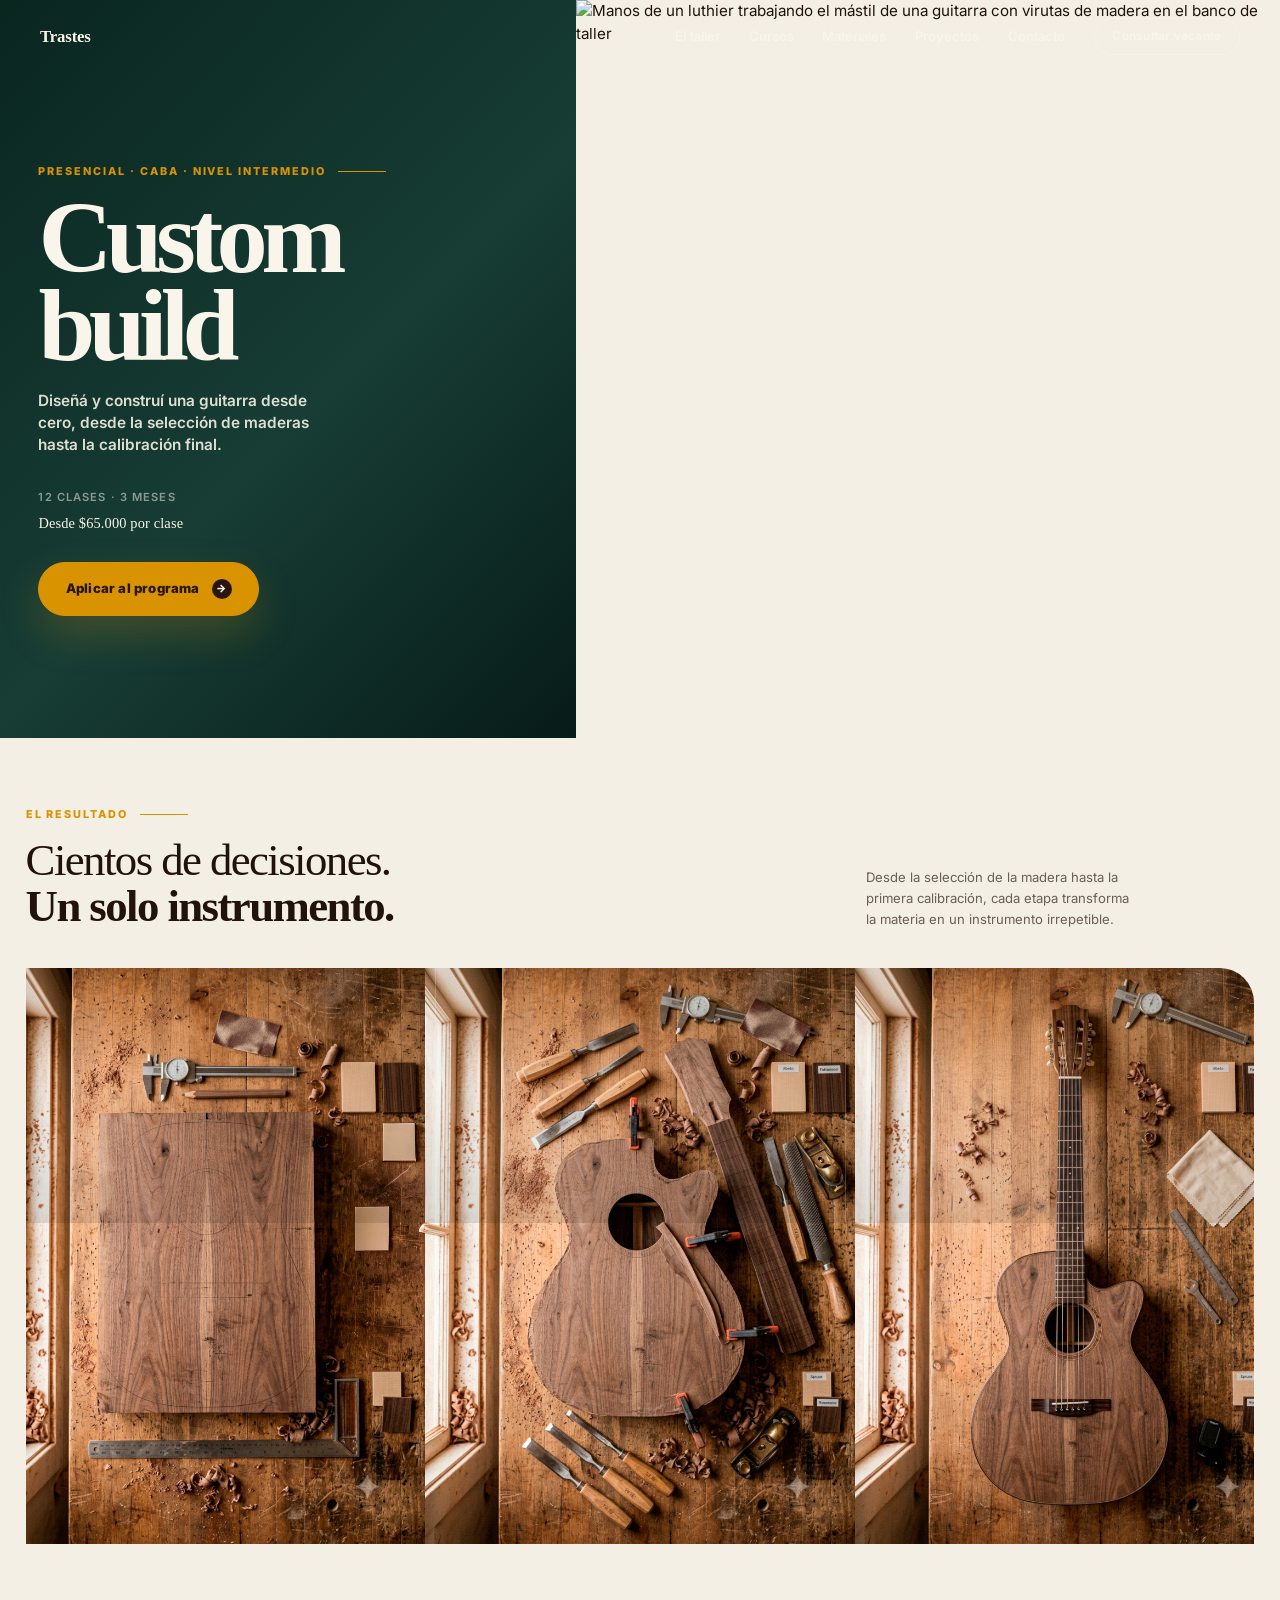
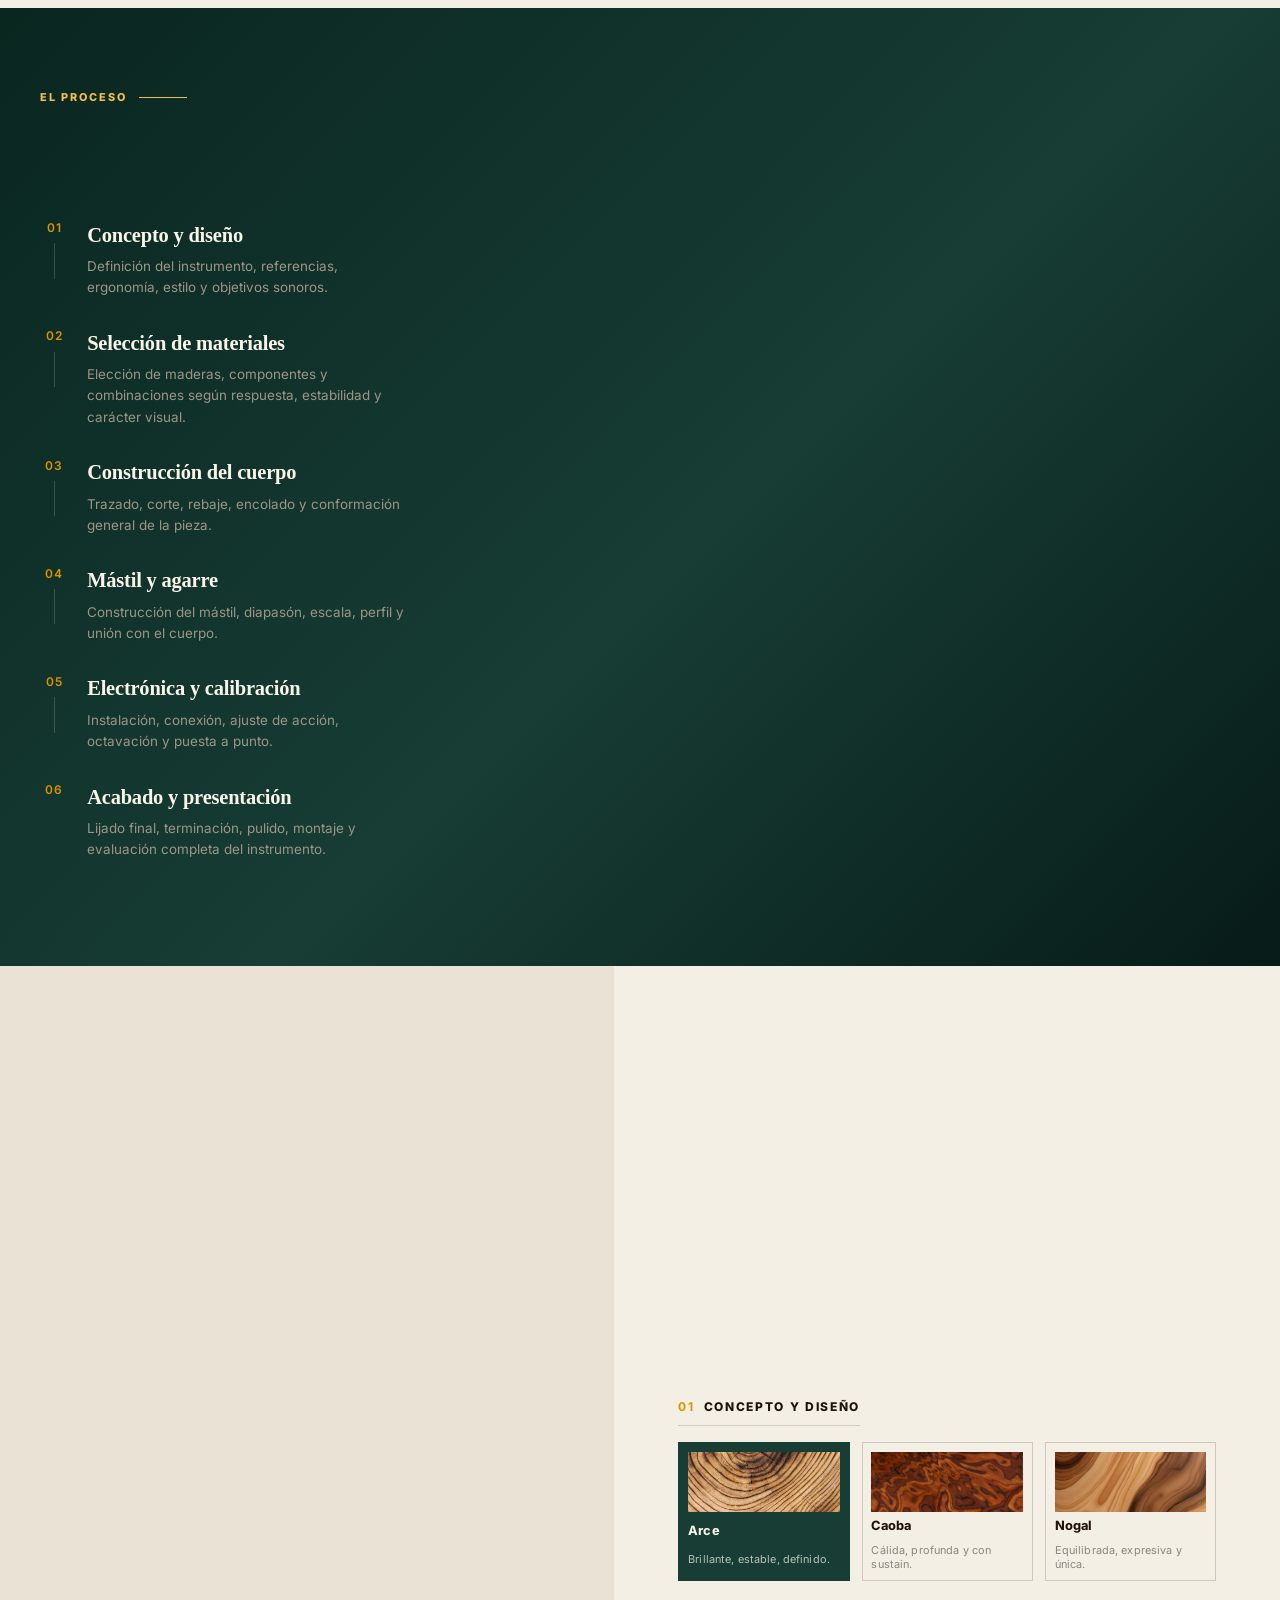
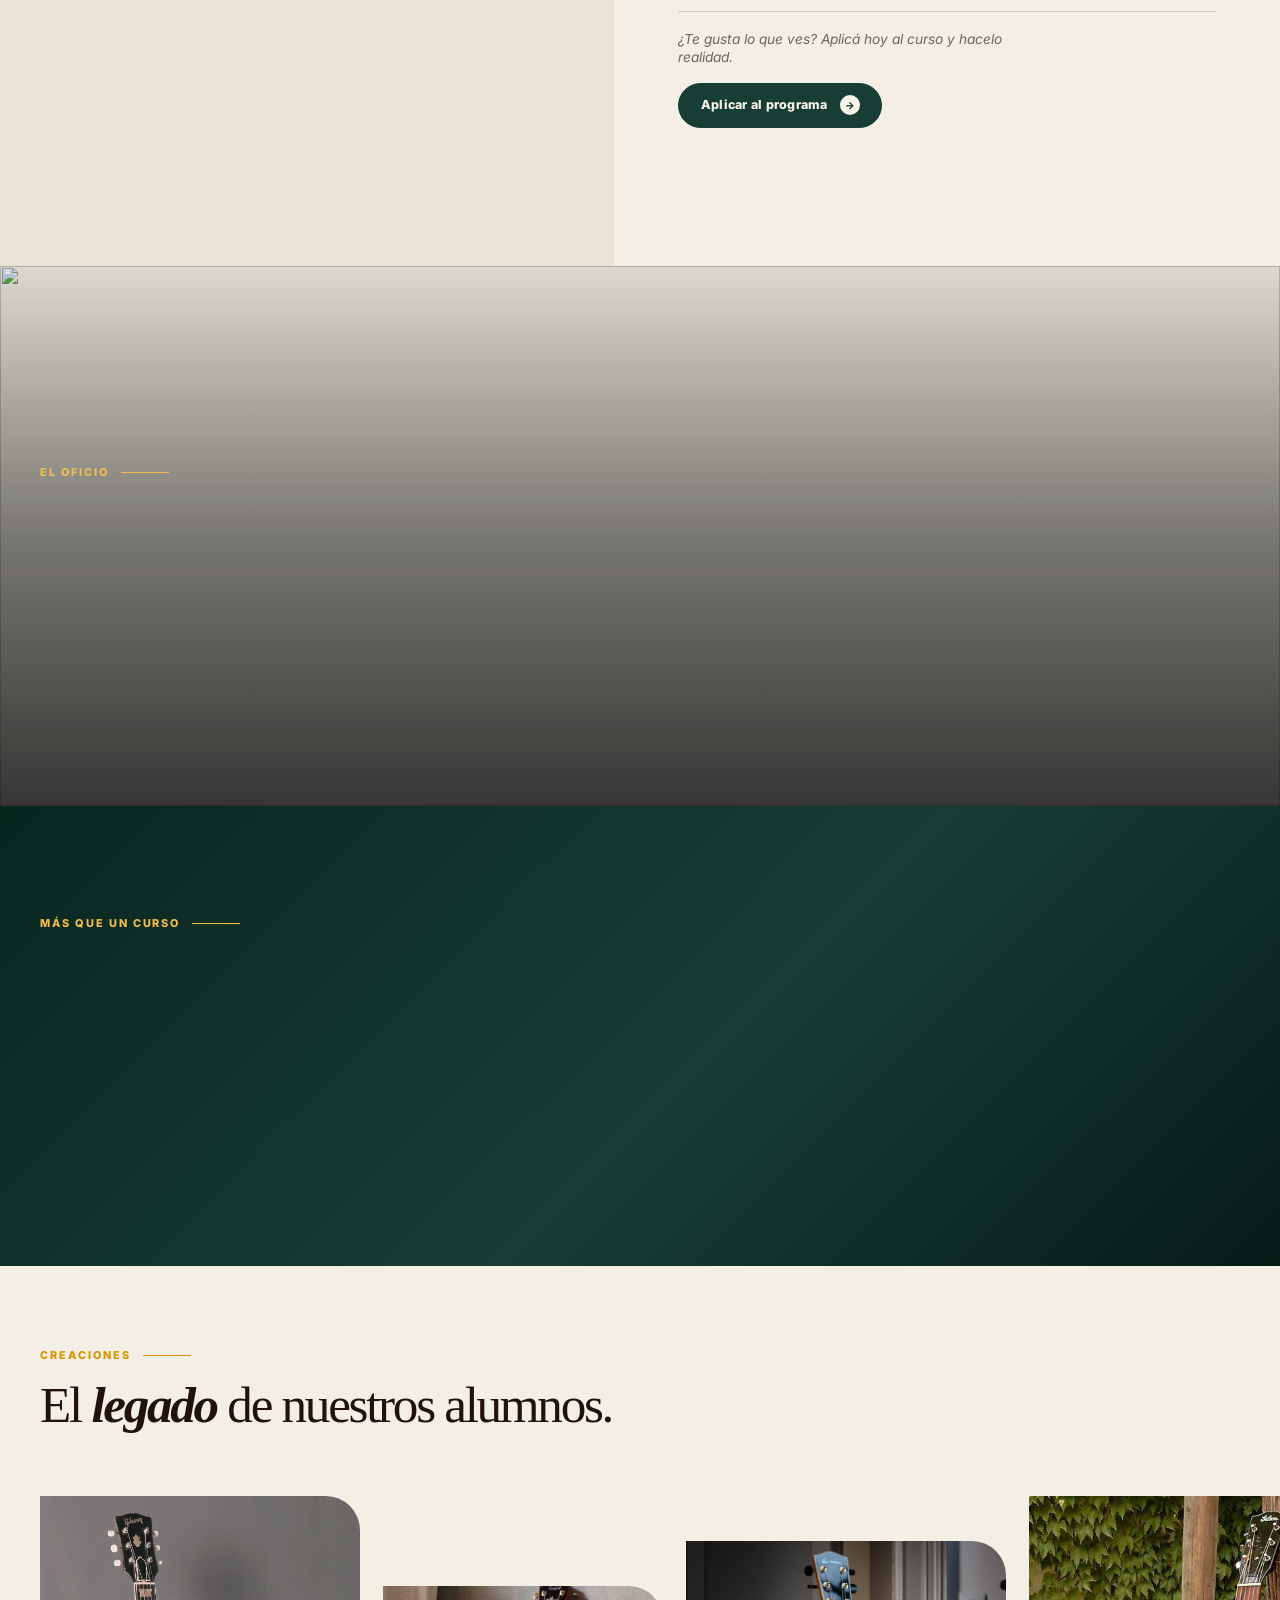
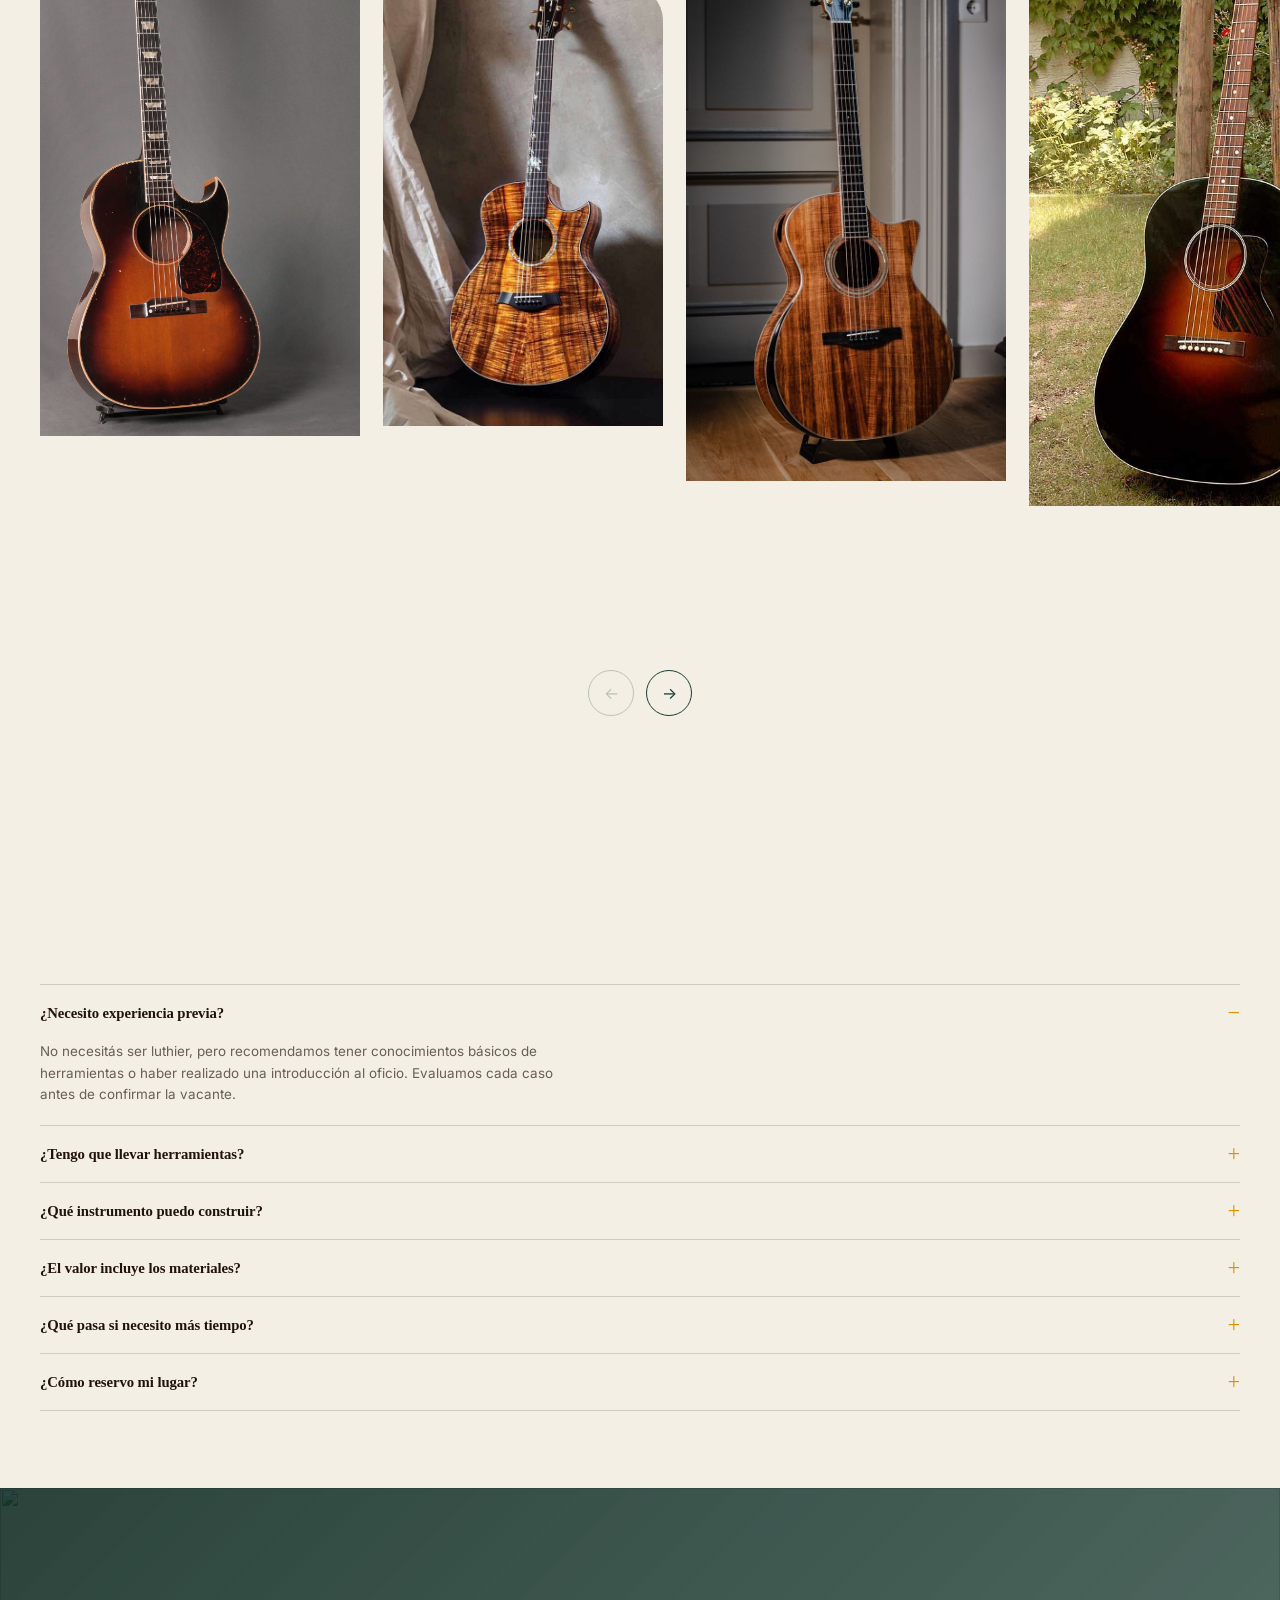
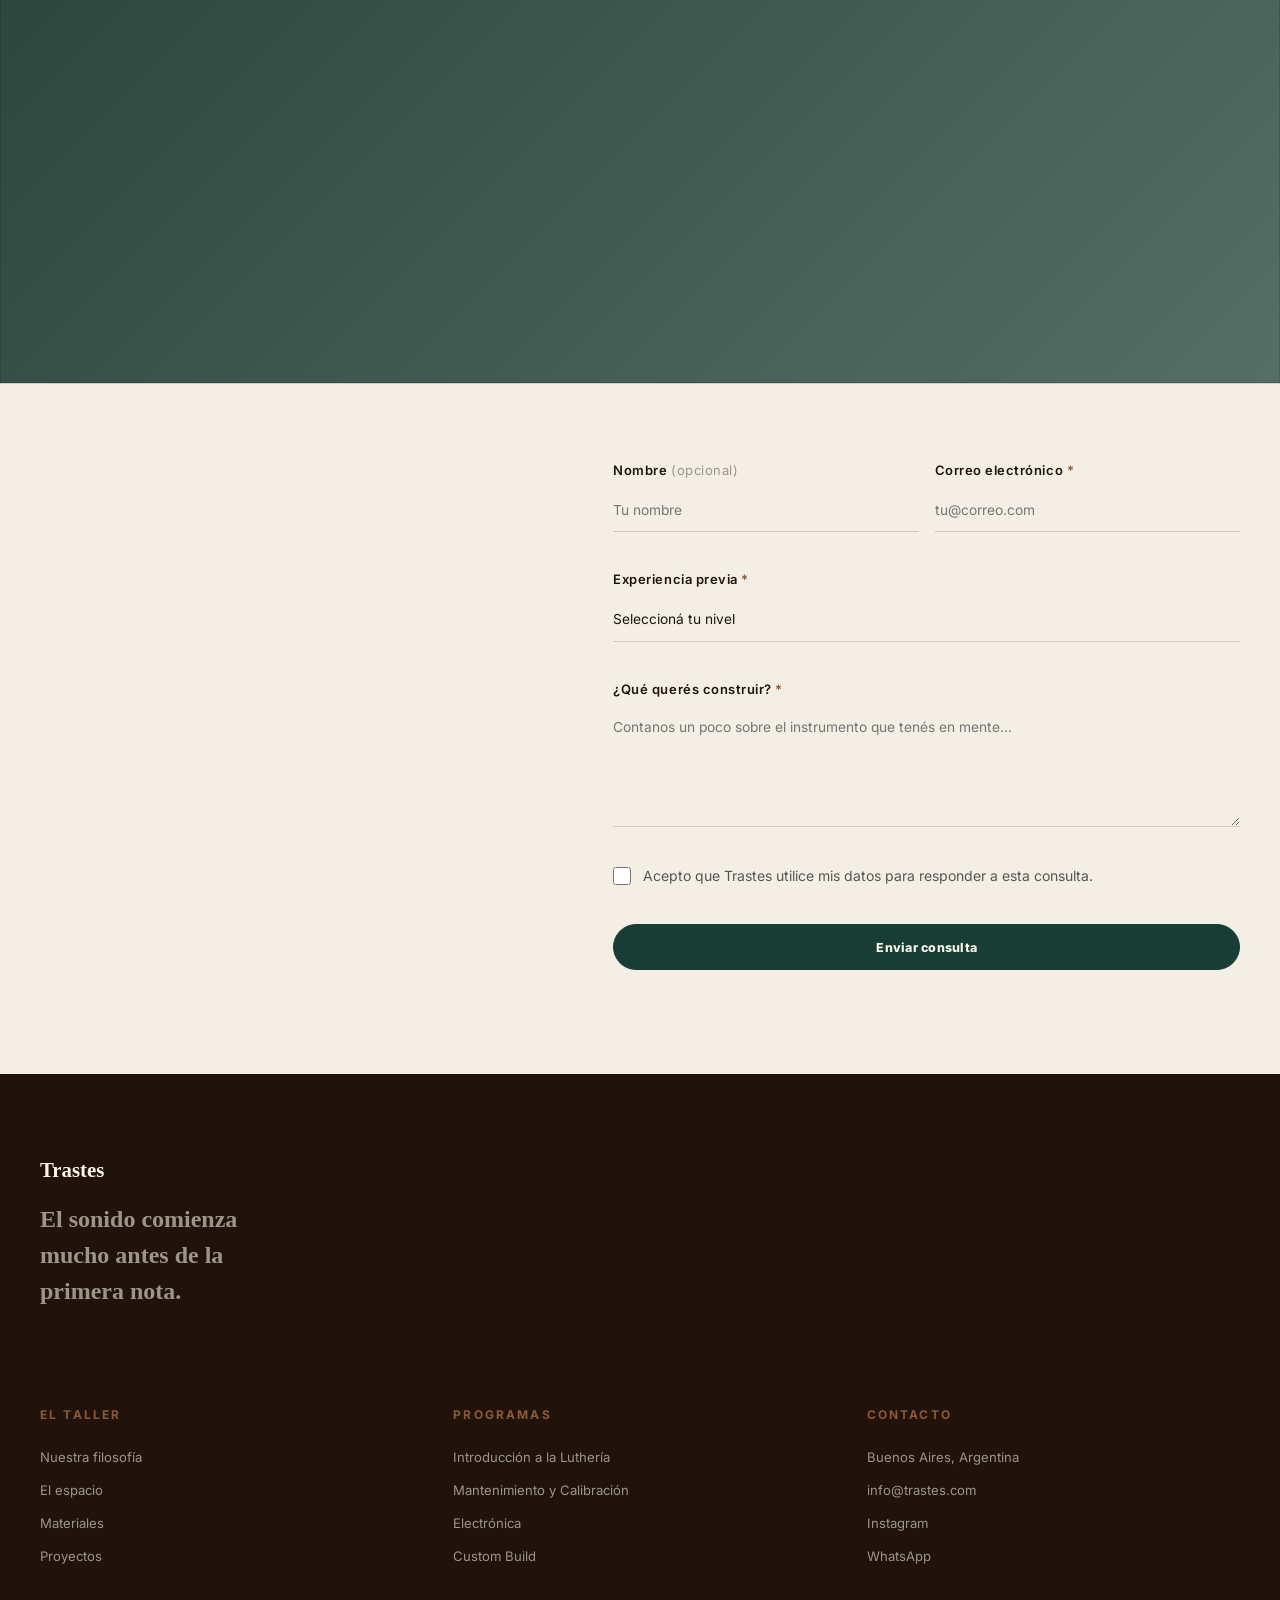
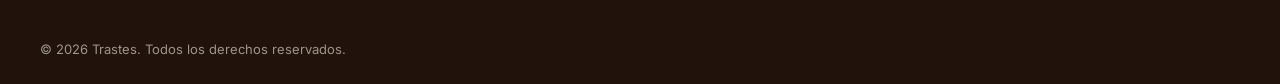
==== custom-build.html @ 23427e4d "Agrego archivos de la web" ====
<!DOCTYPE html>
<html lang="es">
<head>
  <meta charset="UTF-8">
  <meta name="viewport" content="width=device-width, initial-scale=1.0">
  <title>Custom Build — Trastes Luthería</title>
  <meta name="description" content="Diseñá y construí una guitarra desde cero. Programa presencial de luthería en Buenos Aires. 12 clases, cupos reducidos.">
<link rel="preconnect" href="https://fonts.googleapis.com">
<link rel="preconnect" href="https://fonts.gstatic.com" crossorigin>

<link href="https://fonts.googleapis.com/css2?family=Cascadia+Code:wght@400;500;600;700&family=Gasoek+One&family=Inter:wght@300;400;500;600;700;800&family=Righteous&family=Rubik+Mono+One&family=Savate&display=swap" rel="stylesheet">
  <!-- Tokens compartidos de la home -->
  <link rel="stylesheet" href="style.css">
  <!-- Estilos específicos de esta página -->
  <link rel="stylesheet" href="custom-build.css">
</head>
<body class="page-custom-build">

<!-- ============================================================
     HEADER — igual al de la home pero con links hacia index.html
     ============================================================ -->
<header class="header" id="header">
  <div class="header__inner">
    <a href="index.html" class="logo">Trastes</a>

    <nav class="nav" id="nav" aria-label="Navegación principal">
      <a href="index.html#taller"       class="nav__link">El taller</a>
      <a href="index.html#cursos"       class="nav__link">Cursos</a>
      <a href="index.html#materialidad" class="nav__link">Materiales</a>
      <a href="index.html#proyectos"    class="nav__link">Proyectos</a>
      <a href="index.html#contacto"     class="nav__link">Contacto</a>
      <a href="#custom-contact"         class="nav__cta">Consultar vacante</a>
    </nav>

    <button class="menu-toggle" id="menuToggle"
            aria-label="Abrir menú" aria-expanded="false"
            aria-controls="nav">
      <span></span><span></span><span></span>
    </button>
  </div>
</header>


<!-- ============================================================
     S1 — HERO
     Imagen: images/custom-build/hero.jpg
     Foto sugerida: manos trabajando el mástil de una guitarra,
     virutas de madera, luz cálida de taller, encuadre cercano.
     ============================================================ -->
<section class="custom-hero" aria-labelledby="custom-hero-title">
  <div class="custom-hero__col custom-hero__col--text">
    <div class="custom-hero__content">
      <p class="custom-eyebrow custom-eyebrow--light reveal">
        Presencial · CABA · Nivel intermedio
      </p>
      <h1 class="custom-hero__title reveal" id="custom-hero-title">
        Custom<br>build
      </h1>
      <p class="custom-hero__desc reveal">
        Diseñá y construí una guitarra desde cero, desde la selección
        de maderas hasta la calibración final.
      </p>
      <ul class="custom-hero__meta reveal" aria-label="Datos del programa">
        <li>
          <span class="custom-hero__meta-label">12 clases · 3 meses</span>
        </li>
        <li>
          <!-- DATO EDITABLE: actualizar valor de inversión aquí -->
          <span class="custom-hero__price">Desde $65.000 por clase</span>
        </li>
      </ul>
      <div class="custom-hero__actions reveal">
        <a href="#custom-contact" class="btn btn--primary btn--pill btn--arrow">
          Aplicar al programa <span class="btn__arrow" aria-hidden="true">→</span>
        </a>
      </div>
    </div>
  </div>

  <div class="custom-hero__col custom-hero__col--media" aria-hidden="true">
    <img
      src="images/hero_curso.jpg"
      alt="Manos de un luthier trabajando el mástil de una guitarra con virutas de madera en el banco de taller"
      class="custom-hero__img"
      loading="eager"
    >
  </div>
</section>


<!-- ============================================================
     S2 — LA PROMESA
     Imagen: images/custom-build/instrument-result.jpg
     Foto sugerida: guitarra acústica terminada sobre fondo neutro,
     vista frontal o ¾, mucho espacio negativo.
     ============================================================ -->
<!-- =========================================================
     EL RESULTADO — SECUENCIA DE CONSTRUCCIÓN
     ========================================================= -->

<section
  class="custom-result"
  id="resultado"
  style="--result-image: url('images/custom-build/result-process.jpg');"
>
  <div class="custom-result__inner">

    <!-- Encabezado -->
    <header class="custom-result__head">

      <div class="custom-result__heading">
        <p class="custom-eyebrow">
          El resultado
        </p>

        <h2 class="custom-result__title">
          <span>Cientos de decisiones.</span>
          <strong>Un solo instrumento.</strong>
        </h2>
      </div>

      <p class="custom-result__lead">
        Desde la selección de la madera hasta la primera calibración,
        cada etapa transforma la materia en un instrumento irrepetible.
      </p>

    </header>

    <!-- =====================================================
         DESKTOP — Imagen panorámica
         ===================================================== -->

    <div class="custom-result__sequence">

      <img
        src="images/custom-build/result-process.jpg"
        alt="Secuencia de construcción de una guitarra: madera en bruto, cuerpo en proceso e instrumento terminado"
        class="custom-result__image"
        loading="lazy"
      >

      <!-- Oscurecimiento para mejorar la lectura -->
      <div
        class="custom-result__overlay"
        aria-hidden="true"
      ></div>

      <!-- Divisiones verticales -->
      <div
        class="custom-result__dividers"
        aria-hidden="true"
      >
        <span></span>
        <span></span>
      </div>

      <!-- Etapas -->
      <ol class="custom-result__steps">

        <li
          class="custom-result__step"
          data-result-step="0"
        >
          <div class="custom-result__step-head">
            <span class="custom-result__number">01</span>
            <span class="custom-result__category">Materia</span>
          </div>

          <p class="custom-result__step-title">
            Selección y preparación
          </p>

          <p class="custom-result__step-copy">
            Todo comienza con una pieza de madera y la lectura de su veta.
          </p>
        </li>

        <li
          class="custom-result__step"
          data-result-step="1"
        >
          <div class="custom-result__step-head">
            <span class="custom-result__number">02</span>
            <span class="custom-result__category">Forma</span>
          </div>

          <p class="custom-result__step-title">
            Corte, talla y ensamblado
          </p>

          <p class="custom-result__step-copy">
            Cada curva se define a mano, según el diseño y la ergonomía.
          </p>
        </li>

        <li
          class="custom-result__step"
          data-result-step="2"
        >
          <div class="custom-result__step-head">
            <span class="custom-result__number">03</span>
            <span class="custom-result__category">Identidad</span>
          </div>

          <p class="custom-result__step-title">
            Acabado y calibración
          </p>

          <p class="custom-result__step-copy">
            El proceso termina cuando el instrumento encuentra su propia voz.
          </p>
        </li>

      </ol>

    </div>

    <!-- =====================================================
         MOBILE — Tres recortes de la imagen
         ===================================================== -->

    <div class="custom-result__mobile">

      <article
        class="custom-result-card custom-result-card--one"
        data-result-step="0"
      >
        <div class="custom-result-card__overlay"></div>

        <div class="custom-result-card__content">
          <span class="custom-result-card__number">01</span>

          <p class="custom-result-card__category">
            Materia
          </p>

          <h3>Selección y preparación</h3>

          <p>
            Todo comienza con una pieza de madera y la lectura de su veta.
          </p>
        </div>
      </article>

      <article
        class="custom-result-card custom-result-card--two"
        data-result-step="1"
      >
        <div class="custom-result-card__overlay"></div>

        <div class="custom-result-card__content">
          <span class="custom-result-card__number">02</span>

          <p class="custom-result-card__category">
            Forma
          </p>

          <h3>Corte, talla y ensamblado</h3>

          <p>
            Cada curva se define a mano, según el diseño y la ergonomía.
          </p>
        </div>
      </article>

      <article
        class="custom-result-card custom-result-card--three"
        data-result-step="2"
      >
        <div class="custom-result-card__overlay"></div>

        <div class="custom-result-card__content">
          <span class="custom-result-card__number">03</span>

          <p class="custom-result-card__category">
            Identidad
          </p>

          <h3>Acabado y calibración</h3>

          <p>
            El proceso termina cuando el instrumento encuentra su propia voz.
          </p>
        </div>
      </article>

    </div>

  </div>
</section>

<!-- ============================================================
     S3 — RECORRIDO DEL PROGRAMA
     Imagen: images/custom-build/process.jpg
     Foto sugerida: maderas apiladas, piezas de guitarra sobre mesa,
     herramientas manuales, luz lateral cálida.
     ============================================================ -->
<section class="custom-process" aria-labelledby="custom-process-title">
  <div class="custom-process__inner">

    <div class="custom-process__left">
      <header class="custom-process__head">
        <p class="custom-eyebrow custom-eyebrow--light reveal">El proceso</p>
        <h2 class="custom-process__title reveal" id="custom-process-title">
          La experiencia <em>completa.</em>
        </h2>
      </header>

      <ol class="custom-timeline" aria-label="Etapas del programa">

        <li class="custom-timeline__item reveal-step" data-step="0">
          <div class="custom-timeline__marker" aria-hidden="true">
            <span class="custom-timeline__num">01</span>
            <span class="custom-timeline__line" aria-hidden="true"></span>
          </div>
          <div class="custom-timeline__body">
            <h3 class="custom-timeline__heading">Concepto y diseño</h3>
            <p class="custom-timeline__desc">
              Definición del instrumento, referencias, ergonomía, estilo y objetivos sonoros.
            </p>
          </div>
        </li>

        <li class="custom-timeline__item reveal-step" data-step="1">
          <div class="custom-timeline__marker" aria-hidden="true">
            <span class="custom-timeline__num">02</span>
            <span class="custom-timeline__line" aria-hidden="true"></span>
          </div>
          <div class="custom-timeline__body">
            <h3 class="custom-timeline__heading">Selección de materiales</h3>
            <p class="custom-timeline__desc">
              Elección de maderas, componentes y combinaciones según respuesta, estabilidad y carácter visual.
            </p>
          </div>
        </li>

        <li class="custom-timeline__item reveal-step" data-step="2">
          <div class="custom-timeline__marker" aria-hidden="true">
            <span class="custom-timeline__num">03</span>
            <span class="custom-timeline__line" aria-hidden="true"></span>
          </div>
          <div class="custom-timeline__body">
            <h3 class="custom-timeline__heading">Construcción del cuerpo</h3>
            <p class="custom-timeline__desc">
              Trazado, corte, rebaje, encolado y conformación general de la pieza.
            </p>
          </div>
        </li>

        <li class="custom-timeline__item reveal-step" data-step="3">
          <div class="custom-timeline__marker" aria-hidden="true">
            <span class="custom-timeline__num">04</span>
            <span class="custom-timeline__line" aria-hidden="true"></span>
          </div>
          <div class="custom-timeline__body">
            <h3 class="custom-timeline__heading">Mástil y agarre</h3>
            <p class="custom-timeline__desc">
              Construcción del mástil, diapasón, escala, perfil y unión con el cuerpo.
            </p>
          </div>
        </li>

        <li class="custom-timeline__item reveal-step" data-step="4">
          <div class="custom-timeline__marker" aria-hidden="true">
            <span class="custom-timeline__num">05</span>
            <span class="custom-timeline__line" aria-hidden="true"></span>
          </div>
          <div class="custom-timeline__body">
            <h3 class="custom-timeline__heading">Electrónica y calibración</h3>
            <p class="custom-timeline__desc">
              Instalación, conexión, ajuste de acción, octavación y puesta a punto.
            </p>
          </div>
        </li>

        <li class="custom-timeline__item reveal-step" data-step="5">
          <div class="custom-timeline__marker custom-timeline__marker--last" aria-hidden="true">
            <span class="custom-timeline__num">06</span>
          </div>
          <div class="custom-timeline__body">
            <h3 class="custom-timeline__heading">Acabado y presentación</h3>
            <p class="custom-timeline__desc">
              Lijado final, terminación, pulido, montaje y evaluación completa del instrumento.
            </p>
          </div>
        </li>

      </ol>
    </div>

<div class="custom-process__right reveal">

<div class="custom-process__right reveal">

  <img
    src="images/custom-build/proceso-custom-build.jpg"
    alt="Proceso artesanal de construcción de una guitarra en el taller"
    class="custom-process__img"
    loading="lazy"
  >

  <div
    class="custom-process__image-overlay"
    aria-hidden="true"
  ></div>

  <p class="custom-process__image-label">
    Proceso de construcción
  </p>

</div></div>

</div>

  </div>
</section>


<!-- ============================================================
     S4 — CONFIGURADOR INTERACTIVO
     Imagen guitarra: images/custom-build/configurator-guitar.jpg
     Texturas: images/custom-build/materials/maple.jpg
               images/custom-build/materials/mahogany.jpg
               images/custom-build/materials/walnut.jpg
     ============================================================ -->
<section class="custom-config" aria-labelledby="custom-config-title">
  <div class="custom-config__inner">

    <div class="custom-config__layout">

      <!-- Columna izquierda: guitarra -->
      <div class="custom-config__visual">
        <div class="custom-config__guitar-wrap" id="guitarWrap">
          <img
            src="images/custom-build/configurator/guitar-arce.jpg"
            alt="Guitarra construida en madera de arce"
            class="custom-config__guitar-img"
            id="guitarImg"
            loading="lazy"
          >

        </div>
      </div>

      <!-- Columna derecha -->
      <div class="custom-config__panel">

        <div class="custom-config__head reveal">
          <p class="custom-eyebrow">Personalización</p>
          <h2 class="custom-config__title" id="custom-config-title">
            Cada <em>decisión</em> modifica el resultado.
          </h2>
          <p class="custom-config__lead">
            Elegí la madera principal y observá cómo cambia la identidad visual del instrumento.
  Cada veta define una presencia distinta.
          </p>
        </div>


        <!-- 01 Madera -->
<fieldset
  class="custom-config__group"
  data-config="wood"
>
          <legend class="custom-config__group-label">
            <span class="custom-config__group-num" aria-hidden="true">01</span>
            Concepto y diseño
          </legend>

          <div class="custom-config__options custom-config__options--textures">

            <button
              type="button"
              class="custom-config__btn custom-config__btn--texture is-selected"
              aria-pressed="true"
              data-value="Arce"
              data-img="images/custom-build/configurator/guitar-arce.jpg"
              data-alt="Guitarra construida en madera de arce"
            >
              <span class="custom-config__texture" aria-hidden="true">
                <img src="images/materialidad-arce.jpg" alt="">
              </span>
              <span class="custom-config__option-name">Arce</span>
              <span class="custom-config__option-sub">Brillante, estable, definido.</span>
            </button>

            <button
              type="button"
              class="custom-config__btn custom-config__btn--texture"
              aria-pressed="false"
              data-value="Caoba"
              data-img="images/custom-build/configurator/guitar-caoba.jpg"
              data-alt="Guitarra construida en madera de caoba"
            >
              <span class="custom-config__texture" aria-hidden="true">
                <img src="images/materialidad-caoba.jpg" alt="">
              </span>
              <span class="custom-config__option-name">Caoba</span>
              <span class="custom-config__option-sub">Cálida, profunda y con sustain.</span>
            </button>

            <button
              type="button"
              class="custom-config__btn custom-config__btn--texture"
              aria-pressed="false"
              data-value="Nogal"
              data-img="images/custom-build/configurator/guitar-nogal.jpg"
              data-alt="Guitarra construida en madera de nogal"
            >
              <span class="custom-config__texture" aria-hidden="true">
                <img src="images/materialidad-nogal.jpg" alt="">
              </span>
              <span class="custom-config__option-name">Nogal</span>
              <span class="custom-config__option-sub">Equilibrada, expresiva y única.</span>
            </button>

          </div>
        </fieldset>



        <div class="custom-config__footer">
          <p class="custom-config__footer-note">
            ¿Te gusta lo que ves? Aplicá hoy al curso y hacelo realidad.
          </p>
          <a href="#custom-contact" class="btn btn--primary btn--pill btn--arrow">
            Aplicar al programa <span class="btn__arrow" aria-hidden="true">→</span>
          </a>
        </div>

      </div>
    </div>
  </div>
</section>

<!-- ============================================================
     S5 — BLOQUE EMOCIONAL DEL OFICIO
     Imagen: images/custom-build/craft.jpg
     Foto sugerida: persona lijando madera, virutas en suspensión,
     luz cálida, encuadre centrado en las manos y la pieza.
     ============================================================ -->
<section class="custom-craft" aria-labelledby="custom-craft-title">
  <div class="custom-craft__media" aria-hidden="true">
    <img
      src="images/oficio_curso.jpg"
      alt=""
      class="custom-craft__img"
      loading="lazy"
    >
    <div class="custom-craft__overlay"></div>
  </div>
  <div class="custom-craft__content">
    <p class="custom-eyebrow custom-eyebrow--light reveal">El oficio</p>
    <h2 class="custom-craft__title reveal" id="custom-craft-title">
      Un oficio que queda<br>en tus manos.
    </h2>
    <p class="custom-craft__text reveal">
      No se trata solamente de terminar una guitarra. Se trata de comprender
      tus decisiones, reconocer cada material y construir con autonomía.
    </p>
  </div>
</section>


<!-- ============================================================
     S6 — QUÉ INCLUYE LA EXPERIENCIA
     ============================================================ -->
<section class="custom-includes" aria-labelledby="custom-includes-title">
  <div class="custom-includes__inner">

    <header class="custom-includes__head">
      <p class="custom-eyebrow custom-eyebrow--light reveal">Más que un curso</p>
      <h2 class="custom-includes__title reveal" id="custom-includes-title">
        No construís solo.
      </h2>
    </header>

    <ul class="custom-benefits" role="list">

      <!-- 01 -->
      <li class="custom-benefits__item reveal">
        <div class="custom-benefits__icon" aria-hidden="true">
          <!-- Ícono: dos personas / acompañamiento -->
          <svg viewBox="0 0 48 48" fill="none" stroke="currentColor"
               stroke-width="1.4" stroke-linecap="round" stroke-linejoin="round"
               width="48" height="48" aria-hidden="true" focusable="false">
            <circle cx="18" cy="14" r="6"/>
            <path d="M4 40c0-8 6-13 14-13s14 5 14 13"/>
            <circle cx="34" cy="14" r="4"/>
            <path d="M40 40c0-6-3-10-8-11.5"/>
          </svg>
        </div>
        <h3 class="custom-benefits__heading">Seguimiento personalizado</h3>
        <p class="custom-benefits__desc">
          Trabajás con acompañamiento cercano durante cada etapa del proceso.
        </p>
      </li>

      <!-- 02 -->
      <li class="custom-benefits__item reveal">
        <div class="custom-benefits__icon" aria-hidden="true">
          <!-- Ícono: grupo de tres personas / comunidad -->
          <svg viewBox="0 0 48 48" fill="none" stroke="currentColor"
               stroke-width="1.4" stroke-linecap="round" stroke-linejoin="round"
               width="48" height="48" aria-hidden="true" focusable="false">
            <circle cx="24" cy="12" r="5"/>
            <path d="M12 40c0-7 5-11 12-11s12 4 12 11"/>
            <circle cx="10" cy="18" r="4"/>
            <path d="M2 40c0-5 3-8 8-9"/>
            <circle cx="38" cy="18" r="4"/>
            <path d="M46 40c0-5-3-8-8-9"/>
          </svg>
        </div>
        <h3 class="custom-benefits__heading">Comunidad de taller</h3>
        <p class="custom-benefits__desc">
          Compartís el espacio con personas que también están aprendiendo y construyendo.
        </p>
      </li>

      <!-- 03 -->
      <li class="custom-benefits__item reveal">
        <div class="custom-benefits__icon" aria-hidden="true">
          <!-- Ícono: formón / herramienta manual -->
          <svg viewBox="0 0 48 48" fill="none" stroke="currentColor"
               stroke-width="1.4" stroke-linecap="round" stroke-linejoin="round"
               width="48" height="48" aria-hidden="true" focusable="false">
            <rect x="20" y="4" width="8" height="14" rx="2"/>
            <path d="M24 18v20"/>
            <path d="M16 38h16l-4 6H20l-4-6z"/>
            <path d="M20 26h8"/>
          </svg>
        </div>
        <h3 class="custom-benefits__heading">Herramientas y materiales</h3>
        <p class="custom-benefits__desc">
          Accedés a herramientas específicas y aprendés a utilizarlas con seguridad y precisión.
        </p>
      </li>

      <!-- 04 -->
      <li class="custom-benefits__item reveal">
        <div class="custom-benefits__icon" aria-hidden="true">
          <!-- Ícono: banco de trabajo -->
          <svg viewBox="0 0 48 48" fill="none" stroke="currentColor"
               stroke-width="1.4" stroke-linecap="round" stroke-linejoin="round"
               width="48" height="48" aria-hidden="true" focusable="false">
            <rect x="4" y="20" width="40" height="7" rx="1.5"/>
            <path d="M10 27v17M38 27v17"/>
            <rect x="4" y="14" width="40" height="6" rx="1.5"/>
            <path d="M16 14V6h16v8"/>
          </svg>
        </div>
        <h3 class="custom-benefits__heading">Espacio equipado</h3>
        <p class="custom-benefits__desc">
          El taller cuenta con bancos, prensas y superficies preparadas para trabajar.
        </p>
      </li>

    </ul>
  </div>
</section>


<!-- =========================================================
     EL LEGADO DE NUESTROS ALUMNOS
     ========================================================= -->

<section class="custom-projects" id="proyectos">

  <!-- Encabezado -->
  <header class="custom-projects__head reveal">
    <p class="custom-eyebrow">
      Creaciones
    </p>

    <h2 class="custom-projects__title">
      El <em>legado</em> de nuestros alumnos.
    </h2>
  </header>

  <!-- Galería horizontal -->
  <div class="custom-projects__viewport">

    <div
      class="custom-projects__track"
      id="projectsTrack"
      aria-label="Instrumentos construidos por alumnos"
    >

      <!-- 01 -->
      <article
        class="custom-project-card custom-project-card--large"
        data-project-card
      >
        <button
          type="button"
          class="custom-project-card__trigger"
          aria-expanded="false"
          aria-controls="projectDetail01"
          aria-label="Ver detalles de Criolla de nogal"
        >
          <span class="custom-project-card__media">
            <img
              src="images/custom-build/criolla-nogal.jpg"
              alt="Guitarra criolla de nogal construida por Marianela"
              loading="lazy"
            >
          </span>
        </button>

        <div
          class="custom-project-card__detail"
          id="projectDetail01"
        >
          <h3>Criolla de nogal</h3>

          <dl>
            <div>
              <dt>Creadora</dt>
              <dd>Marianela</dd>
            </div>

            <div>
              <dt>Madera utilizada</dt>
              <dd>Nogal</dd>
            </div>

            <div>
              <dt>Acabado</dt>
              <dd>Natural</dd>
            </div>

            <div>
              <dt>Creación</dt>
              <dd>2025</dd>
            </div>
          </dl>
        </div>
      </article>

      <!-- 02 -->
      <article
        class="custom-project-card custom-project-card--medium custom-project-card--offset-md"
        data-project-card
      >
        <button
          type="button"
          class="custom-project-card__trigger"
          aria-expanded="false"
          aria-controls="projectDetail02"
          aria-label="Ver detalles de OM de caoba"
        >
          <span class="custom-project-card__media">
            <img
              src="images/custom-build/criolla-caoba.jpg"
              alt="Guitarra Criolla de caoba construida por Lucila"
              loading="lazy"
            >
          </span>
        </button>

        <div
          class="custom-project-card__detail"
          id="projectDetail02"
        >
          <h3>Criolla de caoba</h3>

          <dl>
            <div>
              <dt>Creadora</dt>
              <dd>Lucila</dd>
            </div>

            <div>
              <dt>Madera utilizada</dt>
              <dd>Caoba</dd>
            </div>

            <div>
              <dt>Acabado</dt>
              <dd>Satinado</dd>
            </div>

            <div>
              <dt>Creación</dt>
              <dd>2025</dd>
            </div>
          </dl>
        </div>
      </article>

      <!-- 03 -->
      <article
        class="custom-project-card custom-project-card--large custom-project-card--offset-sm"
        data-project-card
      >
        <button
          type="button"
          class="custom-project-card__trigger"
          aria-expanded="false"
          aria-controls="projectDetail03"
          aria-label="Ver detalles de Auditorium sunburst"
        >
          <span class="custom-project-card__media">
            <img
              src="images/custom-build/criolla-nogal2.jpg"
              alt="Guitarra Auditorium sunburst construida por Sofía"
              loading="lazy"
            >
          </span>
        </button>

        <div
          class="custom-project-card__detail"
          id="projectDetail03"
        >
          <h3>Auditorium sunburst</h3>

          <dl>
            <div>
              <dt>Creadora</dt>
              <dd>Sofía</dd>
            </div>

            <div>
              <dt>Madera utilizada</dt>
              <dd>Arce y caoba</dd>
            </div>

            <div>
              <dt>Acabado</dt>
              <dd>Sunburst</dd>
            </div>

            <div>
              <dt>Creación</dt>
              <dd>2024</dd>
            </div>
          </dl>
        </div>
      </article>

      <!-- 04 -->
      <article
        class="custom-project-card custom-project-card--tall custom-project-card--detail-left"
        data-project-card
      >
        <button
          type="button"
          class="custom-project-card__trigger"
          aria-expanded="false"
          aria-controls="projectDetail04"
          aria-label="Ver detalles de Criolla negra"
        >
          <span class="custom-project-card__media">
            <img
              src="images/custom-build/criolla-negra.jpg"
              alt="Guitarra criolla negra construida por Camila"
              loading="lazy"
            >
          </span>
        </button>

        <div
          class="custom-project-card__detail"
          id="projectDetail04"
        >
          <h3>Criolla negra</h3>

          <dl>
            <div>
              <dt>Creadora</dt>
              <dd>Camila</dd>
            </div>

            <div>
              <dt>Madera utilizada</dt>
              <dd>Caoba</dd>
            </div>

            <div>
              <dt>Acabado</dt>
              <dd>Negro satinado</dd>
            </div>

            <div>
              <dt>Creación</dt>
              <dd>2024</dd>
            </div>
          </dl>
        </div>
      </article>

      <!-- 05 -->
      <article
        class="custom-project-card custom-project-card--medium custom-project-card--offset-md custom-project-card--detail-left"
        data-project-card
      >
        <button
          type="button"
          class="custom-project-card__trigger"
          aria-expanded="false"
          aria-controls="projectDetail05"
          aria-label="Ver detalles de Folk de arce"
        >
          <span class="custom-project-card__media">
            <img
              src="images/custom-build/criolla-arce2.jpg"
              alt="Guitarra Folk de arce construida por Tomás"
              loading="lazy"
            >
          </span>
        </button>

        <div
          class="custom-project-card__detail"
          id="projectDetail05"
        >
          <h3>Folk de arce</h3>

          <dl>
            <div>
              <dt>Creador</dt>
              <dd>Tomás</dd>
            </div>

            <div>
              <dt>Madera utilizada</dt>
              <dd>Arce</dd>
            </div>

            <div>
              <dt>Acabado</dt>
              <dd>Natural</dd>
            </div>

            <div>
              <dt>Creación</dt>
              <dd>2025</dd>
            </div>
          </dl>
        </div>
      </article>

    </div>
  </div>

  <!-- Controles -->
  <div
    class="custom-projects__controls"
    aria-label="Controles de la galería"
  >
    <button
      type="button"
      class="custom-projects__btn"
      id="projPrev"
      aria-label="Ver instrumento anterior"
    >
      ←
    </button>

    <button
      type="button"
      class="custom-projects__btn"
      id="projNext"
      aria-label="Ver siguiente instrumento"
    >
      →
    </button>
  </div>

</section>


<!-- ============================================================
     S8 — PREGUNTAS FRECUENTES
     ============================================================ -->
<section class="custom-faq" aria-labelledby="custom-faq-title">
  <div class="custom-faq__inner">

    <header class="custom-faq__head reveal">
      <p class="custom-eyebrow">Antes de empezar</p>
      <h2 class="custom-faq__title" id="custom-faq-title">
        Preguntas frecuentes.
      </h2>
    </header>

    <dl class="custom-accordion" id="faqAccordion">

      <div class="custom-accordion__item">
        <dt class="custom-accordion__term">
          <button class="custom-accordion__trigger"
                  aria-expanded="true"
                  aria-controls="faq-1"
                  id="faq-btn-1">
            ¿Necesito experiencia previa?
            <span class="custom-accordion__icon" aria-hidden="true">−</span>
          </button>
        </dt>
        <dd class="custom-accordion__panel" id="faq-1" role="region" aria-labelledby="faq-btn-1">
          <div class="custom-accordion__body">
            No necesitás ser luthier, pero recomendamos tener conocimientos básicos de herramientas o
            haber realizado una introducción al oficio. Evaluamos cada caso antes de confirmar la vacante.
          </div>
        </dd>
      </div>

      <div class="custom-accordion__item">
        <dt class="custom-accordion__term">
          <button class="custom-accordion__trigger"
                  aria-expanded="false"
                  aria-controls="faq-2"
                  id="faq-btn-2">
            ¿Tengo que llevar herramientas?
            <span class="custom-accordion__icon" aria-hidden="true">+</span>
          </button>
        </dt>
        <dd class="custom-accordion__panel custom-accordion__panel--closed" id="faq-2"
            role="region" aria-labelledby="faq-btn-2">
          <div class="custom-accordion__body">
            No. El taller cuenta con las herramientas principales. Durante el programa también
            vas a conocer cuáles conviene incorporar a tu equipo personal.
          </div>
        </dd>
      </div>

      <div class="custom-accordion__item">
        <dt class="custom-accordion__term">
          <button class="custom-accordion__trigger"
                  aria-expanded="false"
                  aria-controls="faq-3"
                  id="faq-btn-3">
            ¿Qué instrumento puedo construir?
            <span class="custom-accordion__icon" aria-hidden="true">+</span>
          </button>
        </dt>
        <dd class="custom-accordion__panel custom-accordion__panel--closed" id="faq-3"
            role="region" aria-labelledby="faq-btn-3">
          <div class="custom-accordion__body">
            El programa se enfoca en guitarras acústicas o criollas dentro de modelos compatibles
            con el recorrido de cursada. El diseño final se define antes de comenzar.
          </div>
        </dd>
      </div>

      <div class="custom-accordion__item">
        <dt class="custom-accordion__term">
          <button class="custom-accordion__trigger"
                  aria-expanded="false"
                  aria-controls="faq-4"
                  id="faq-btn-4">
            ¿El valor incluye los materiales?
            <span class="custom-accordion__icon" aria-hidden="true">+</span>
          </button>
        </dt>
        <dd class="custom-accordion__panel custom-accordion__panel--closed" id="faq-4"
            role="region" aria-labelledby="faq-btn-4">
          <div class="custom-accordion__body">
            La modalidad y el presupuesto de materiales se informan antes de la inscripción,
            ya que dependen de las maderas, componentes y terminaciones seleccionadas.
          </div>
        </dd>
      </div>

      <div class="custom-accordion__item">
        <dt class="custom-accordion__term">
          <button class="custom-accordion__trigger"
                  aria-expanded="false"
                  aria-controls="faq-5"
                  id="faq-btn-5">
            ¿Qué pasa si necesito más tiempo?
            <span class="custom-accordion__icon" aria-hidden="true">+</span>
          </button>
        </dt>
        <dd class="custom-accordion__panel custom-accordion__panel--closed" id="faq-5"
            role="region" aria-labelledby="faq-btn-5">
          <div class="custom-accordion__body">
            El cronograma contempla las etapas centrales del proyecto. Si el instrumento requiere
            procesos adicionales, coordinamos instancias complementarias.
          </div>
        </dd>
      </div>

      <div class="custom-accordion__item">
        <dt class="custom-accordion__term">
          <button class="custom-accordion__trigger"
                  aria-expanded="false"
                  aria-controls="faq-6"
                  id="faq-btn-6">
            ¿Cómo reservo mi lugar?
            <span class="custom-accordion__icon" aria-hidden="true">+</span>
          </button>
        </dt>
        <dd class="custom-accordion__panel custom-accordion__panel--closed" id="faq-6"
            role="region" aria-labelledby="faq-btn-6">
          <div class="custom-accordion__body">
            Completá la consulta o escribinos por WhatsApp. Vamos a contactarte para conocer
            tu experiencia, explicarte el programa y confirmar disponibilidad.
          </div>
        </dd>
      </div>

    </dl>
  </div>
</section>


<!-- ============================================================
     S9 — CTA FINAL
     Imagen: images/custom-build/final-cta.jpg
     Foto sugerida: manos sobre madera, detalle de construcción
     con luz cálida, encuadre íntimo.
     ============================================================ -->
<section class="custom-final-cta" aria-labelledby="custom-final-cta-title">
  <div class="custom-final-cta__media" aria-hidden="true">
    <img
      src="images/cierre_curso.jpg"
      alt=""
      class="custom-final-cta__img"
      loading="lazy"
    >
    <div class="custom-final-cta__overlay"></div>
  </div>
  <div class="custom-final-cta__content">
    <h2 class="custom-final-cta__title reveal" id="custom-final-cta-title">
      El sonido que buscás puede<br>
      empezar en tus manos.
    </h2>
    <a href="#custom-contact" class="btn btn--primary btn--pill btn--arrow reveal">
      Aplicar al programa <span class="btn__arrow" aria-hidden="true">→</span>
    </a>
    <p class="custom-final-cta__note reveal">
      Consultá por próximas fechas, disponibilidad y modalidad de inscripción.
    </p>
  </div>
</section>


<!-- ============================================================
     S10 — CONTACTO / FORMULARIO
     NOTA: Conectar el atributo action del <form> a tu endpoint
     de procesamiento de formularios (ej: FormSubmit, Netlify Forms,
     backend propio) antes de publicar.
     ============================================================ -->
<section class="custom-contact" id="custom-contact" aria-labelledby="custom-contact-title">
  <div class="custom-contact__inner">

    <div class="custom-contact__head reveal">
      <h2 class="custom-contact__title" id="custom-contact-title">
        Construí tu próximo instrumento.
      </h2>
      <p class="custom-contact__lead">
        Contanos qué querés construir y cuál es tu experiencia previa.
        Te ayudamos a saber si este programa es para vos.
      </p>
      <div class="custom-contact__direct">
        <!-- DATO EDITABLE: reemplazar número de WhatsApp -->
        <a href="https://wa.me/5491100000000?text=Hola%2C%20quiero%20consultar%20sobre%20el%20Custom%20Build"
           class="btn btn--primary btn--pill btn--icon"
           target="_blank" rel="noopener">
          <svg class="icon" viewBox="0 0 24 24" fill="currentColor" aria-hidden="true">
            <path d="M17.47 14.38c-.29-.15-1.71-.84-1.97-.94-.27-.1-.46-.15-.66.15-.2.29-.75.94-.92 1.13-.17.2-.34.22-.63.07-1.7-.85-2.81-1.51-3.93-3.43-.3-.51.3-.47.85-1.57.1-.2.05-.37-.05-.52-.1-.15-.66-1.59-.9-2.18-.24-.58-.48-.5-.66-.51-.17-.01-.37-.01-.56-.01-.2 0-.51.07-.78.37-.27.29-1.04 1.02-1.04 2.48 0 1.46 1.06 2.87 1.21 3.07.15.2 2.09 3.2 5.13 4.36 2.55.97 3.07.78 3.62.73.56-.05 1.79-.73 2.04-1.44.25-.71.25-1.32.17-1.44-.07-.12-.27-.2-.56-.34z"/>
            <path d="M12.04 2C6.58 2 2.13 6.45 2.13 11.91c0 1.88.5 3.65 1.45 5.18L2 22l5.1-1.55c1.46.8 3.13 1.25 4.94 1.25 5.46 0 9.91-4.45 9.91-9.91C21.95 6.45 17.5 2 12.04 2zm0 18.05c-1.6 0-3.1-.43-4.4-1.24l-.32-.19-3.27 1 .98-3.3-.21-.34a8.04 8.04 0 0 1-1.28-4.07c0-4.4 3.6-8 8.04-8 4.4 0 8 3.6 8 8s-3.6 8.05-8 8.05z"/>
          </svg>
          WhatsApp
        </a>
        <!-- DATO EDITABLE: reemplazar correo -->
        <a href="mailto:info@trastes.com" class="btn btn--ghost-dark btn--pill btn--icon">
          <svg class="icon" viewBox="0 0 24 24" fill="none" stroke="currentColor"
               stroke-width="1.6" stroke-linecap="round" stroke-linejoin="round" aria-hidden="true">
            <rect x="2.5" y="4.5" width="19" height="15" rx="2"/>
            <path d="M3 6.5 11 13a1.6 1.6 0 0 0 2 0l8-6.5"/>
          </svg>
          Escribir por mail
        </a>
      </div>
    </div>

    <!-- NOTA: reemplazar action con endpoint real antes de publicar -->
    <form class="custom-form reveal"
          id="customForm"
          action="#"
          method="POST"
          novalidate
          aria-label="Formulario de consulta Custom Build">

      <div class="custom-form__row custom-form__row--half">
        <div class="custom-form__field">
          <label class="custom-form__label" for="field-name">
            Nombre <span class="custom-form__optional">(opcional)</span>
          </label>
          <input
            class="custom-form__input"
            type="text"
            id="field-name"
            name="nombre"
            autocomplete="given-name"
            placeholder="Tu nombre"
          >
        </div>
        <div class="custom-form__field">
          <label class="custom-form__label" for="field-email">
            Correo electrónico <span class="custom-form__required" aria-hidden="true">*</span>
          </label>
          <input
            class="custom-form__input"
            type="email"
            id="field-email"
            name="email"
            autocomplete="email"
            placeholder="tu@correo.com"
            required
            aria-required="true"
            aria-describedby="field-email-error"
          >
          <span class="custom-form__error" id="field-email-error" role="alert" aria-live="polite"></span>
        </div>
      </div>

      <div class="custom-form__field">
        <label class="custom-form__label" for="field-experience">
          Experiencia previa <span class="custom-form__required" aria-hidden="true">*</span>
        </label>
        <select
          class="custom-form__select"
          id="field-experience"
          name="experiencia"
          required
          aria-required="true"
          aria-describedby="field-experience-error"
        >
          <option value="" disabled selected>Seleccioná tu nivel</option>
          <option value="sin-experiencia">Sin experiencia</option>
          <option value="experiencia-inicial">Experiencia inicial</option>
          <option value="ya-construi">Ya construí o reparé instrumentos</option>
        </select>
        <span class="custom-form__error" id="field-experience-error" role="alert" aria-live="polite"></span>
      </div>

      <div class="custom-form__field">
        <label class="custom-form__label" for="field-message">
          ¿Qué querés construir? <span class="custom-form__required" aria-hidden="true">*</span>
        </label>
        <textarea
          class="custom-form__textarea"
          id="field-message"
          name="mensaje"
          rows="4"
          placeholder="Contanos un poco sobre el instrumento que tenés en mente..."
          required
          aria-required="true"
          aria-describedby="field-message-error"
        ></textarea>
        <span class="custom-form__error" id="field-message-error" role="alert" aria-live="polite"></span>
      </div>

      <div class="custom-form__field custom-form__field--check">
        <label class="custom-form__check-label">
          <input
            class="custom-form__checkbox"
            type="checkbox"
            name="acepta"
            id="field-accept"
            required
            aria-required="true"
            aria-describedby="field-accept-error"
          >
          <span class="custom-form__check-text">
            Acepto que Trastes utilice mis datos para responder a esta consulta.
          </span>
        </label>
        <span class="custom-form__error" id="field-accept-error" role="alert" aria-live="polite"></span>
      </div>

      <div class="custom-form__submit">
        <button type="submit" class="btn btn--primary btn--pill">
          Enviar consulta
        </button>
        <p class="custom-form__submit-note" id="formStatus" role="status" aria-live="polite"></p>
      </div>

    </form>

  </div>
</section>


<!-- ============================================================
     S11 — FOOTER
     ============================================================ -->
<footer class="footer">
  <div class="footer__inner">

    <div class="footer__top">
      <a href="index.html" class="footer__logo">Trastes</a>
      <p class="footer__tagline">El sonido comienza mucho antes de la primera nota.</p>
    </div>

    <div class="footer__columns">
      <div class="footer__col">
        <h4 class="footer__heading">El taller</h4>
        <a href="index.html#taller">Nuestra filosofía</a>
        <a href="index.html#taller">El espacio</a>
        <a href="index.html#materialidad">Materiales</a>
        <a href="index.html#proyectos">Proyectos</a>
      </div>

      <div class="footer__col">
        <h4 class="footer__heading">Programas</h4>
        <a href="index.html#cursos">Introducción a la Luthería</a>
        <a href="index.html#cursos">Mantenimiento y Calibración</a>
        <a href="index.html#cursos">Electrónica</a>
        <a href="custom-build.html">Custom Build</a>
      </div>

      <div class="footer__col">
        <h4 class="footer__heading">Contacto</h4>
        <span>Buenos Aires, Argentina</span>
        <!-- DATO EDITABLE: reemplazar correo -->
        <a href="mailto:info@trastes.com">info@trastes.com</a>
        <!-- DATO EDITABLE: reemplazar usuario de Instagram -->
        <a href="https://instagram.com/trastes.lutheria" target="_blank" rel="noopener">Instagram</a>
        <!-- DATO EDITABLE: reemplazar número de WhatsApp -->
        <a href="https://wa.me/5491100000000" target="_blank" rel="noopener">WhatsApp</a>
      </div>
    </div>

    <div class="footer__bottom">
      <span>© 2026 Trastes. Todos los derechos reservados.</span>
    </div>

  </div>
</footer>

<script src="custom-build.js"></script>
</body>
</html>
---- style.css ----
/* ============================================
   EL TALLER — Luthier Studio
   Diseño: luxury craftsmanship / digital workshop
   ============================================ */

:root {
  /* Color */
  --color-bg-light: #F4F1EA;
  --color-ink: #151515;
  --color-warm-grey: #A6A29A;
  --color-workshop-green: #173D35;
  --color-wood-brown: #8A5A35;
--color-warm-white: #FAF8F2;
--color-sound-yellow: #D99300;
--color-sound-yellow-soft: #F2C35C;
--color-deep-brown: #2A160E;

  /* Type */
--font-display: 'Fraunces', sans-serif;
--font-body: 'Inter', sans-serif;

  /* Type scale */
  --fs-hero: clamp(2.4rem, 10.5vw, 6.4rem);
  --fs-h2: clamp(1.9rem, 5.5vw, 3.6rem);
  --fs-h3: clamp(1.25rem, 3vw, 1.6rem);
  --fs-manifesto: clamp(1.6rem, 5.5vw, 3.2rem);
  --fs-body: 1rem;
  --fs-small: 0.8125rem;
  --fs-eyebrow: 0.8rem;

  /* Spacing */
  --space-xs: 0.5rem;
  --space-sm: 1rem;
  --space-md: 2rem;
  --space-lg: 4rem;
  --space-xl: 7rem;
  --space-section: clamp(4.5rem, 10vw, 8rem);

  /* Layout */
  --container-pad: 1.5rem;
  --container-max: 1320px;
  --radius-sm: 999px;
  --radius-md: 4px;

  /* Motion */
  --ease: cubic-bezier(0.16, 1, 0.3, 1);
  --dur: 0.8s;
}

/* ============================================
   RESET
   ============================================ */
* {
  margin: 0;
  padding: 0;
  box-sizing: border-box;
}

html {
  scroll-behavior: smooth;
  font-size: 16px;
}

:root {
  --container-pad: 1.5rem;
}

@media (max-width: 640px) {
  :root {
    --container-pad: 1.75rem;
    --space-section: clamp(4rem, 16vw, 6rem);
  }
}

body {
  font-family: var(--font-body);
  background: var(--color-bg-light);
  color: var(--color-ink);
  line-height: 1.5;
  -webkit-font-smoothing: antialiased;
  overflow-x: hidden;
}

img {
  display: block;
  width: 100%;
  height: 100%;
  object-fit: cover;
}

a {
  color: inherit;
  text-decoration: none;
}

button {
  font-family: inherit;
  cursor: pointer;
  border: none;
  background: none;
}

ul {
  list-style: none;
}

@media (prefers-reduced-motion: reduce) {
  * {
    animation-duration: 0.01ms !important;
    transition-duration: 0.01ms !important;
    scroll-behavior: auto !important;
  }
}

:focus-visible {
  outline: 2px solid var(--color-wood-brown);
  outline-offset: 3px;
}

/* ============================================
   SHARED ELEMENTS
   ============================================ */
.eyebrow {
  font-family: var(--font-body);
  font-size: var(--fs-eyebrow);
  font-weight: 600;
  letter-spacing: 0.18em;
  text-transform: uppercase;
  color: var(--color-wood-brown);
  margin-bottom: var(--space-sm);
}

.eyebrow--light {
  color: var(--color-bg-light);
  opacity: 0.7;
}

.section-title {
  font-family: var(--font-display);
  font-size: var(--fs-h2);
  font-weight: 700;
  line-height: 1.1;
  letter-spacing: -0.01em;
  max-width: 18ch;
}

.section-title--light {
  color: var(--color-warm-white);
}

/* Buttons */
.btn {
  display: inline-flex;
  align-items: center;
  justify-content: center;
  gap: 0.5rem;
  padding: 0.95rem 1.9rem;
  font-family: var(--font-body);
  font-size: 0.9rem;
  font-weight: 600;
  letter-spacing: 0.01em;
  border-radius: var(--radius-sm);
  transition: background var(--dur) var(--ease), color var(--dur) var(--ease), border-color var(--dur) var(--ease), transform 0.3s var(--ease);
  white-space: nowrap;
}

.btn--primary {
  background: var(--color-workshop-green);
  color: var(--color-warm-white);
  border: 1px solid var(--color-workshop-green);
}

.btn--primary:hover {
  background: var(--color-ink);
  border-color: var(--color-ink);
  transform: translateY(-2px);
}

.btn--ghost {
  border: 1px solid rgba(250, 248, 242, 0.4);
  color: var(--color-warm-white);
  background: transparent;
}

.btn--ghost:hover {
  border-color: var(--color-warm-white);
  background: rgba(250, 248, 242, 0.08);
}

.btn--ghost-dark {
  border: 1px solid var(--color-ink);
  color: var(--color-ink);
  background: transparent;
}

.btn--ghost-dark:hover {
  background: var(--color-ink);
  color: var(--color-warm-white);
}

.btn--small {
  padding: 0.7rem 1.4rem;
  font-size: 0.8125rem;
}

.btn--pill {
  border-radius: 999px;
  padding: 1.1rem 2.2rem;
}

.btn--arrow {
  gap: 0.75rem;
}

.btn__arrow {
  display: inline-block;
  transition: transform 0.4s var(--ease);
}

.btn--arrow:hover .btn__arrow {
  transform: translateX(4px);
}

.btn--icon {
  gap: 0.6rem;
}

.btn--icon .icon {
  width: 18px;
  height: 18px;
  flex-shrink: 0;
}

/* Circular arrow CTA for course cards */
.course-card__cta {
  width: 48px;
  height: 48px;
  border-radius: 50%;
  display: flex;
  align-items: center;
  justify-content: center;
  font-size: 1.1rem;
  border: 1px solid var(--color-warm-white);
  color: var(--color-warm-white);
  flex-shrink: 0;
  transition: background 0.4s var(--ease), color 0.4s var(--ease), transform 0.4s var(--ease), border-color 0.4s var(--ease);
}

.course-card__cta:hover {
  background: var(--color-warm-white);
  color: var(--color-workshop-green);
  transform: translateX(3px);
}

.course-card__cta--dark {
  border-color: var(--color-ink);
  color: var(--color-ink);
}

.course-card__cta--dark:hover {
  background: var(--color-ink);
  color: var(--color-warm-white);
}

/* Tags */
.tag {
  font-size: 0.7rem;
  font-weight: 600;
  letter-spacing: 0.12em;
  text-transform: uppercase;
  padding: 0.4rem 0.7rem;
  border-radius: var(--radius-sm);
  background: var(--color-ink);
  color: var(--color-warm-white);
}

.tag--outline {
  background: transparent;
  border: 1px solid var(--color-warm-grey);
  color: var(--color-ink);
}

.tag--modality {
  position: absolute;
  top: 1rem;
  right: 1rem;
  background: rgba(244, 241, 234, 0.92);
  color: var(--color-ink);
  backdrop-filter: blur(6px);
}

.tag--level {
  align-self: flex-start;
}

/* Scroll reveal */
.reveal {
  opacity: 0;
  transform: translateY(28px);
  transition: opacity 0.9s var(--ease), transform 0.9s var(--ease);
}

.reveal.is-visible {
  opacity: 1;
  transform: translateY(0);
}

/* ============================================
   HEADER / NAV
   ============================================ */
.header {
  position: fixed;
  top: 0;
  left: 0;
  right: 0;
  z-index: 100;
  transition: background 0.4s var(--ease), border-color 0.4s var(--ease);
}

.header__inner {
  display: flex;
  align-items: center;
  justify-content: space-between;
  max-width: var(--container-max);
  margin: 0 auto;
  padding: 1.4rem var(--container-pad);
}

.header.is-scrolled {
  background: rgba(244, 241, 234, 0.85);
  backdrop-filter: blur(12px);
  border-bottom: 1px solid rgba(21, 21, 21, 0.08);
}

.header.is-scrolled .header__inner {
  padding-block: 1rem;
}

.logo {
  font-family: var(--font-display);
  font-size: 1.15rem;
  font-weight: 800;
  letter-spacing: -0.01em;
  color: var(--color-warm-white);
  transition: color 0.4s var(--ease);
  z-index: 101;
}

.header.is-scrolled .logo {
  color: var(--color-ink);
}

/* Desktop nav */
.nav {
  display: flex;
  align-items: center;
  gap: 2.4rem;
}

.nav__link {
  font-size: 0.9rem;
  font-weight: 500;
  color: var(--color-warm-white);
  transition: color 0.4s var(--ease), opacity 0.3s var(--ease);
  position: relative;
}

.header.is-scrolled .nav__link {
  color: var(--color-ink);
}

.nav__link::after {
  content: '';
  position: absolute;
  left: 0;
  bottom: -6px;
  width: 0;
  height: 1px;
  background: currentColor;
  transition: width 0.35s var(--ease);
}

.nav__link:hover::after {
  width: 100%;
}

.nav__cta {
  font-size: 0.8125rem;
  font-weight: 600;
  letter-spacing: 0.02em;
  padding: 0.65rem 1.3rem;
  border: 1px solid rgba(250, 248, 242, 0.5);
  border-radius: var(--radius-sm);
  color: var(--color-warm-white);
  transition: all 0.4s var(--ease);
}

.header.is-scrolled .nav__cta {
  color: var(--color-ink);
  border-color: var(--color-ink);
}

.nav__cta:hover {
  background: var(--color-warm-white);
  color: var(--color-ink);
}

.header.is-scrolled .nav__cta:hover {
  background: var(--color-ink);
  color: var(--color-warm-white);
}

/* Mobile menu toggle */
.menu-toggle {
  display: flex;
  flex-direction: column;
  justify-content: center;
  gap: 5px;
  width: 28px;
  height: 22px;
  z-index: 101;
}

.menu-toggle span {
  display: block;
  width: 100%;
  height: 1px;
  background: var(--color-warm-white);
  transition: all 0.4s var(--ease);
}

.header.is-scrolled .menu-toggle span {
  background: var(--color-ink);
}

.menu-toggle[aria-expanded="true"] span:nth-child(1) {
  transform: translateY(6px) rotate(45deg);
}
.menu-toggle[aria-expanded="true"] span:nth-child(2) {
  opacity: 0;
}
.menu-toggle[aria-expanded="true"] span:nth-child(3) {
  transform: translateY(-6px) rotate(-45deg);
}

.menu-toggle[aria-expanded="true"] ~ .nav span,
.nav.is-open .menu-toggle span {
  background: var(--color-ink);
}

/* ============================================
   HERO
   ============================================ */
/* ============================================
   HERO
   ============================================ */

.hero {
  position: relative;
  min-height: 100vh;
  min-height: 100svh;
  display: flex;
  align-items: flex-start;
  overflow: hidden;
  background: #8c8c87;
}

/* Imagen de fondo */

.hero__media {
  position: absolute;
  inset: 0;
}

.hero__img {
  width: 100%;
  height: 100%;
  object-fit: cover;

  /* Ajustá este porcentaje según dónde esté la guitarra */
  object-position: 68% center;

  transform: scale(1.025);
  animation: heroZoom 16s var(--ease) forwards;
}

@keyframes heroZoom {
  to {
    transform: scale(1);
  }
}

/* Oscurece ligeramente la izquierda para leer el texto */

.hero__overlay {
  position: absolute;
  inset: 0;

  background: linear-gradient(
    90deg,
    rgba(21, 21, 21, 0.28) 0%,
    rgba(21, 21, 21, 0.12) 42%,
    rgba(21, 21, 21, 0) 72%
  );
}

/* Contenido */

.hero__content {
  position: relative;
  z-index: 2;

  width: 100%;
  max-width: var(--container-max);
  margin: 0 auto;

  padding:
    clamp(7rem, 12vh, 9rem)
    var(--container-pad)
    clamp(4rem, 8vh, 7rem);
}

/* Título */

.hero__title {
  font-family: var(--font-display);
  font-size: clamp(4.5rem, 7.5vw, 9rem);
  font-weight: 300;
  line-height: 0.84;
  letter-spacing: -0.055em;
  text-transform: uppercase;
  color: var(--color-warm-white);
  max-width: none;
  margin: 0;
  transition-delay: 0.1s;
}

.hero__title-line {
  display: block;
  white-space: nowrap;
}

/* Palabra destacada */

.hero__title em {
  font-style: normal;
  font-weight: 800;
  letter-spacing: -0.065em;
}

/* Bajada */

.hero__subtitle {
  margin-top: clamp(2rem, 3vw, 3rem);
  max-width: 36ch;

  font-family: var(--font-body);
  font-size: clamp(1.2rem, 1.55vw, 1.75rem);
  font-weight: 600;
  line-height: 1.18;
  letter-spacing: -0.025em;

  color: var(--color-warm-white);

  transition-delay: 0.2s;
}

/* Ocultamos solo el scroll cue del hero anterior */

.hero__scroll-cue {
  display: none;
}

/* ============================================
   HERO — TABLET
   ============================================ */

@media (max-width: 1000px) {
  .hero__title {
    font-size: clamp(4rem, 9vw, 7rem);
  }

  .hero__subtitle {
    max-width: 30ch;
  }
}

/* ============================================
   HERO — MOBILE
   ============================================ */

@media (max-width: 640px) {
  .hero {
    min-height: 100svh;
  }

  .hero__img {
    object-position: 62% center;
  }

  .hero__overlay {
    background: linear-gradient(
      180deg,
      rgba(21, 21, 21, 0.4) 0%,
      rgba(21, 21, 21, 0.15) 55%,
      rgba(21, 21, 21, 0.42) 100%
    );
  }

  .hero__content {
    padding:
      7rem
      var(--container-pad)
      3.5rem;
  }

  .hero__title {
    font-size: clamp(3.1rem, 14vw, 5rem);
    line-height: 0.88;
    letter-spacing: -0.055em;
  }

  .hero__title-line {
    white-space: normal;
  }

  .hero__subtitle {
    margin-top: 2rem;
    max-width: 27ch;

    font-size: clamp(1.05rem, 4.8vw, 1.3rem);
    line-height: 1.2;
  }
}

/* ============================================
   MARQUEE
   ============================================ */
.marquee {
  background: var(--color-bg-light);
  border-top: 1px solid rgba(21, 21, 21, 0.08);
  border-bottom: 1px solid rgba(21, 21, 21, 0.08);
  overflow: hidden;
  padding: 1.1rem 0;
}

.marquee__track {
  display: flex;
  width: max-content;
  animation: marqueeScroll 38s linear infinite;
}

.marquee__track span {
  font-family: var(--font-display);
  font-size: clamp(0.85rem, 2vw, 1.1rem);
  font-weight: 700;
  letter-spacing: 0.12em;
  white-space: nowrap;
  padding: 0 0.6rem;
  color: var(--color-ink);
}

.marquee__dot {
  color: var(--color-workshop-green);
  font-weight: 400;
}

@keyframes marqueeScroll {
  from { transform: translateX(0); }
  to { transform: translateX(-50%); }
}

/* ============================================
   MANIFIESTO
   ============================================ */
.manifesto {
  position: relative;
  color: var(--color-warm-white);
  padding: var(--space-section) var(--container-pad);
  min-height: 70vh;
  display: flex;
  align-items: center;
  overflow: hidden;
  background: var(--color-workshop-green);
}

.manifesto--image {
  background-image:
    linear-gradient(
      rgba(21, 21, 21, 0.55),
      rgba(21, 21, 21, 0.7)
    ),
    url("https://i.pinimg.com/736x/18/45/9c/18459cce9a6827da566f882a2cff354a.jpg");
  background-size: cover;
  background-position: center;
}

.manifesto__grain {
  position: absolute;
  inset: 0;
  opacity: 0.07;
  background-image:
    repeating-linear-gradient(
      95deg,
      transparent,
      transparent 2px,
      rgba(244, 241, 234, 0.4) 2px,
      rgba(244, 241, 234, 0.4) 3px,
      transparent 4px,
      transparent 38px
    );
  mix-blend-mode: overlay;
  pointer-events: none;
}

.manifesto__inner {
  position: relative;
  max-width: 980px;
  margin: 0 auto;
  text-align: center;
}

.manifesto__statement {
  font-family: var(--font-display);
  font-size: var(--fs-manifesto);
  font-weight: 600;
  line-height: 1.25;
  letter-spacing: -0.01em;
  color: rgba(250, 248, 242, 0.55);
}

.manifesto__statement--accent {
  color: var(--color-warm-white);
  font-weight: 700;
}

.manifesto__sub {
  margin-top: var(--space-lg);
  font-size: 1rem;
  line-height: 1.7;
  color: rgba(250, 248, 242, 0.65);
  max-width: 46ch;
  margin-inline: auto;
  transition-delay: 0.1s;
}

/* ============================================
   EL TALLER INTERACTIVO
   ============================================ */

.workshop {
  padding:
    var(--space-section)
    var(--container-pad);

  background: var(--color-bg-light);
}

.workshop__inner {
  width: 100%;
  max-width: var(--container-max);
  margin: 0 auto;
}

.workshop__head {
  max-width: 660px;
  margin-bottom: clamp(2rem, 4vw, 3.5rem);
}

.workshop__intro {
  max-width: 52ch;
  margin-top: 1.25rem;

  font-family: var(--font-body);
  font-size: 0.92rem;
  line-height: 1.65;

  color: rgba(21, 21, 21, 0.62);
}

/* ============================================
   CONTENEDOR INTERACTIVO
   ============================================ */

.workshop-explorer {
  width: 100%;
}

.workshop-explorer__media {
  position: relative;

  width: 100%;
  aspect-ratio: 16 / 9;

  overflow: hidden;
  border-radius: var(--radius-md);

  background: var(--color-ink);
}

.workshop-explorer__image {
  width: 100%;
  height: 100%;
  object-fit: cover;
}

/*
  Oscurecimiento suave para integrar
  los puntos sobre la fotografía.
*/
.workshop-explorer__media::after {
  content: "";

  position: absolute;
  inset: 0;
  z-index: 1;

  pointer-events: none;

  background:
    linear-gradient(
      180deg,
      rgba(10, 10, 10, 0.05) 0%,
      rgba(10, 10, 10, 0.08) 65%,
      rgba(10, 10, 10, 0.22) 100%
    );
}

/* ============================================
   HOTSPOTS
   ============================================ */

.workshop-hotspot {
  position: absolute;
  z-index: 3;

  left: var(--hotspot-x);
  top: var(--hotspot-y);

  transform: translate(-50%, -50%);

  width: 42px;
  height: 42px;

  display: flex;
  align-items: center;
  justify-content: center;

  border: 1px solid rgba(250, 248, 242, 0.82);
  border-radius: 50%;

  background: rgba(21, 21, 21, 0.38);
  color: var(--color-warm-white);

  font-family: var(--font-body);
  font-size: 0.68rem;
  font-weight: 600;
  letter-spacing: 0.04em;

  backdrop-filter: blur(6px);

  transition:
    background 0.35s var(--ease),
    color 0.35s var(--ease),
    border-color 0.35s var(--ease),
    transform 0.35s var(--ease);
}

/* Aro exterior animado */

.workshop-hotspot::before {
  content: "";

  position: absolute;
  inset: -8px;

  border: 1px solid rgba(250, 248, 242, 0.28);
  border-radius: 50%;

  transform: scale(0.86);
  opacity: 0;

  transition:
    transform 0.4s var(--ease),
    opacity 0.4s var(--ease);
}

/* Etiqueta flotante */

.workshop-hotspot::after {
  content: attr(data-label);

  position: absolute;
  left: 50%;
  bottom: calc(100% + 13px);

  transform: translate(-50%, 6px);

  padding: 0.45rem 0.7rem;

  border-radius: 999px;

  background: var(--color-ink);
  color: var(--color-warm-white);

  font-family: var(--font-body);
  font-size: 0.65rem;
  font-weight: 500;
  letter-spacing: 0.03em;

  white-space: nowrap;

  opacity: 0;
  pointer-events: none;

  transition:
    opacity 0.3s var(--ease),
    transform 0.3s var(--ease);
}

.workshop-hotspot:hover,
.workshop-hotspot.is-active {
  background: var(--color-warm-white);
  color: var(--color-ink);
  border-color: var(--color-warm-white);

  transform:
    translate(-50%, -50%)
    scale(1.08);
}

.workshop-hotspot:hover::before,
.workshop-hotspot.is-active::before {
  opacity: 1;
  transform: scale(1);
}

.workshop-hotspot:hover::after,
.workshop-hotspot:focus-visible::after {
  opacity: 1;
  transform: translate(-50%, 0);
}

/* ============================================
   PANEL DE INFORMACIÓN
   ============================================ */

.workshop-explorer__panel {
  display: grid;
  grid-template-columns:
    auto
    minmax(190px, 0.8fr)
    minmax(260px, 1.25fr);

  align-items: start;
  gap: clamp(1.5rem, 3vw, 3rem);

  min-height: 170px;

  padding: clamp(1.5rem, 3vw, 2.5rem);

  border: 1px solid rgba(21, 21, 21, 0.1);
  border-top: 0;

  background: var(--color-warm-white);

  transition:
    opacity 0.2s ease,
    transform 0.2s ease;
}

.workshop-explorer__panel.is-changing {
  opacity: 0;
  transform: translateY(8px);
}

.workshop-explorer__panel-index {
  display: flex;
  align-items: baseline;
  gap: 0.25rem;

  font-family: var(--font-display);
  font-size: 0.75rem;
  color: var(--color-warm-grey);
}

.workshop-explorer__panel-index span:first-child {
  font-size: clamp(2rem, 3vw, 3rem);
  font-weight: 400;
  line-height: 1;

  color: var(--color-wood-brown);
}

.workshop-explorer__panel-kicker {
  margin-bottom: 0.55rem;

  font-size: 0.65rem;
  font-weight: 600;
  letter-spacing: 0.17em;
  text-transform: uppercase;

  color: var(--color-wood-brown);
}

.workshop-explorer__panel-title {
  font-family: var(--font-display);
  font-size: clamp(1.3rem, 2vw, 1.9rem);
  font-weight: 600;
  line-height: 1.12;
  letter-spacing: -0.025em;

  max-width: 20ch;
}

.workshop-explorer__panel-copy {
  max-width: 45ch;

  font-size: 0.88rem;
  line-height: 1.65;

  color: rgba(21, 21, 21, 0.68);
}

.workshop-explorer__panel-meta {
  margin-top: 1.1rem;

  font-size: 0.65rem;
  font-weight: 600;
  letter-spacing: 0.1em;
  text-transform: uppercase;

  color: var(--color-workshop-green);
}

/* Navegación específica para mobile */

.workshop-explorer__mobile-nav {
  display: none;
}

.workshop__closing {
  margin-top: 1.4rem;

  font-family: var(--font-display);
  font-size: 0.85rem;
  font-weight: 500;
  letter-spacing: 0.02em;

  color: rgba(21, 21, 21, 0.5);
}

/* ============================================
   TABLET
   ============================================ */

@media (max-width: 900px) {
  .workshop-explorer__panel {
    grid-template-columns: auto 1fr;
  }

  .workshop-explorer__panel-body {
    grid-column: 2;
  }
}

/* ============================================
   MOBILE
   ============================================ */

@media (max-width: 640px) {
  .workshop__head {
    margin-bottom: 2rem;
  }

  .workshop__intro {
    max-width: 32ch;
    font-size: 0.88rem;
  }

  .workshop-explorer__media {
    aspect-ratio: 4 / 3;
  }

  /*
    En mobile ocultamos los pequeños puntos
    para evitar problemas táctiles.
  */
  .workshop-hotspot {
    display: none;
  }

  .workshop-explorer__mobile-nav {
    display: flex;
    gap: 0.55rem;

    padding: 1rem 0 0.85rem;

    overflow-x: auto;
    scroll-snap-type: x mandatory;
    scrollbar-width: none;
  }

  .workshop-explorer__mobile-nav::-webkit-scrollbar {
    display: none;
  }

  .workshop-mobile-control {
    flex: 0 0 auto;
    scroll-snap-align: start;

    display: flex;
    align-items: center;
    gap: 0.55rem;

    padding: 0.65rem 0.85rem;

    border: 1px solid rgba(21, 21, 21, 0.16);
    border-radius: 999px;

    color: rgba(21, 21, 21, 0.62);
    background: transparent;

    font-size: 0.72rem;
    font-weight: 500;
    white-space: nowrap;

    transition:
      background 0.3s var(--ease),
      color 0.3s var(--ease),
      border-color 0.3s var(--ease);
  }

  .workshop-mobile-control span {
    font-size: 0.62rem;
    color: var(--color-wood-brown);
  }

  .workshop-mobile-control.is-active {
    background: var(--color-workshop-green);
    color: var(--color-warm-white);
    border-color: var(--color-workshop-green);
  }

  .workshop-mobile-control.is-active span {
    color: rgba(250, 248, 242, 0.65);
  }

  .workshop-explorer__panel {
    display: block;
    min-height: 310px;

    padding: 1.4rem;

    border-top: 1px solid rgba(21, 21, 21, 0.1);
  }

  .workshop-explorer__panel-index {
    margin-bottom: 1.5rem;
  }

  .workshop-explorer__panel-index span:first-child {
    font-size: 2.3rem;
  }

  .workshop-explorer__panel-title {
    max-width: 16ch;
    margin-bottom: 1rem;

    font-size: 1.55rem;
  }

  .workshop-explorer__panel-copy {
    max-width: 31ch;
    font-size: 0.84rem;
  }

  .workshop__closing {
    margin-top: 1rem;
    font-size: 0.78rem;
  }
}

/* ============================================
   CURSOS
   ============================================ */
.courses {
  padding: var(--space-section) var(--container-pad);
  max-width: var(--container-max);
  margin: 0 auto;
}

.courses__head {
  max-width: 640px;
  margin-bottom: var(--space-lg);
}

.courses__grid {
  display: grid;
  grid-template-columns: 1fr;
  gap: clamp(2rem, 5vw, 2.5rem);
}

.course-card {
  background: var(--color-warm-white);
  border: 1px solid rgba(21, 21, 21, 0.08);
  border-radius: var(--radius-md);
  overflow: hidden;
  display: flex;
  flex-direction: column;
  transition: transform 0.5s var(--ease), box-shadow 0.5s var(--ease), border-color 0.5s var(--ease);
}

.course-card:hover {
  transform: translateY(-6px);
  box-shadow: 0 24px 48px -24px rgba(21, 21, 21, 0.22);
  border-color: rgba(21, 21, 21, 0.14);
}

.course-card__media {
  position: relative;
  aspect-ratio: 4 / 3;
  overflow: hidden;
}

.course-card__media img {
  transition: transform 0.8s var(--ease);
}

.course-card:hover .course-card__media img {
  transform: scale(1.05);
}

.course-card__body {
  padding: 1.8rem;
  display: flex;
  flex-direction: column;
  gap: 1rem;
  flex: 1;
}

.course-card__title {
  font-family: var(--font-display);
  font-size: var(--fs-h3);
  font-weight: 700;
  line-height: 1.25;
}

.course-card__title-sub {
  font-weight: 500;
  color: var(--color-wood-brown);
  font-size: 0.85em;
}

.course-card__desc {
  font-size: 0.95rem;
  line-height: 1.65;
  color: rgba(21, 21, 21, 0.7);
  flex: 1;
}

.course-card__footer {
  display: flex;
  align-items: center;
  justify-content: space-between;
  gap: 1rem;
  margin-top: 0.6rem;
  padding-top: 1.2rem;
  border-top: 1px solid rgba(21, 21, 21, 0.08);
}

.course-card--featured .course-card__footer {
  border-top: 1px solid rgba(250, 248, 242, 0.14);
}

.course-card__price {
  font-size: 1rem;
  font-weight: 700;
  letter-spacing: 0.02em;
  color: var(--color-ink);
}

.course-card__price-detail {
  color: rgba(21, 21, 21, 0.45);
  font-weight: 400;
}

/* Featured card */
.course-card--featured {
  background: var(--color-workshop-green);
  color: var(--color-warm-white);
  border-color: var(--color-workshop-green);
}

.course-card--featured .course-card__media {
  aspect-ratio: 16 / 10;
}

.course-card--featured .course-card__desc {
  color: rgba(250, 248, 242, 0.75);
}

.course-card--featured .course-card__price {
  color: var(--color-bg-light);
}

.course-card--featured .course-card__price-detail {
  color: rgba(250, 248, 242, 0.45);
}


.course-card--featured .tag--modality {
  background: rgba(21, 21, 21, 0.55);
  color: var(--color-warm-white);
}

.course-card--featured .tag--level {
  background: var(--color-warm-white);
  color: var(--color-workshop-green);
}

.course-card--featured .course-card__title-sub {
  color: var(--color-bg-light);
}

.course-card--featured:hover {
  box-shadow: 0 24px 48px -24px rgba(23, 61, 53, 0.5);
}

@media (min-width: 760px) {
  .courses__grid {
    grid-template-columns: repeat(2, 1fr);
  }
  .course-card--featured {
    grid-column: 1 / -1;
    display: grid;
    grid-template-columns: 1.1fr 1fr;
  }
  .course-card--featured .course-card__media {
    aspect-ratio: auto;
    height: 100%;
  }
  .course-card--featured .course-card__body {
    padding: 2.4rem;
    justify-content: center;
  }
  .course-card--featured .course-card__title {
    font-size: clamp(1.6rem, 3vw, 2.2rem);
  }
}

@media (min-width: 1100px) {
  .courses__grid {
    grid-template-columns: repeat(3, 1fr);
  }
  .course-card--featured {
    grid-column: 1 / -1;
  }
}

/* ============================================
   BIBLIOTECA DE MADERAS — COMPACTA
   ============================================ */

.wood-library {
  padding:
    clamp(4rem, 6vw, 6rem)
    var(--container-pad);

  background: var(--color-bg-light);
  color: var(--color-ink);
  overflow: hidden;
}

.wood-library__header {
  max-width: var(--container-max);
  margin: 0 auto;
}

/*
  Mantiene el mismo estilo que los demás títulos.
  Solo ampliamos un poco el ancho para conservar
  las dos líneas definidas en el HTML.
*/
.wood-library__title {
  max-width: 24ch;
}

.wood-library__title span {
  display: block;
}

.wood-library__intro {
  max-width: 48ch;
  margin-top: 1.5rem;

  font-family: var(--font-body);
  font-size: 1rem;
  line-height: 1.6;

  color: rgba(21, 21, 21, 0.58);
}

/* ============================================
   ACORDEÓN HORIZONTAL
   ============================================ */

.wood-accordion {
  max-width: var(--container-max);
  height: clamp(430px, 38vw, 540px);

  margin: clamp(2.75rem, 5vw, 4rem) auto 0;

  display: flex;
  gap: 0.65rem;
}

.wood-panel {
  position: relative;

  flex: 0.6;
  min-width: 0;

  border-radius: var(--radius-md);
  overflow: hidden;

  background-image:
    linear-gradient(
      180deg,
      rgba(15, 15, 15, 0.12) 0%,
      rgba(15, 15, 15, 0.32) 48%,
      rgba(15, 15, 15, 0.86) 100%
    ),
    var(--wood-image);

  background-size: cover;
  background-position: center;

  color: var(--color-warm-white);
  cursor: pointer;

  transition:
    flex 0.75s var(--ease),
    filter 0.5s var(--ease);
}

.wood-panel:not(.is-active) {
  filter: saturate(0.7) brightness(0.68);
}

.wood-panel.is-active {
  flex: 2.4;
}

.wood-panel:hover {
  filter: saturate(1) brightness(0.88);
}

/* Botón invisible que ocupa todo el panel */

.wood-panel__button {
  position: absolute;
  inset: 0;
  z-index: 2;

  width: 100%;
  height: 100%;

  color: inherit;
}

/* Número de panel cerrado */

.wood-panel__number {
  position: absolute;
  left: 50%;
  top: 50%;

  transform: translate(-50%, -50%);

  font-family: var(--font-display);
  font-size: clamp(0.9rem, 1.2vw, 1.2rem);
  font-weight: 400;

  color: rgba(250, 248, 242, 0.55);

  transition:
    opacity 0.35s var(--ease),
    transform 0.35s var(--ease);
}

/* Nombre vertical de panel cerrado */

.wood-panel__vertical-name {
  position: absolute;
  left: 50%;
  bottom: 1.7rem;

  transform: translateX(-50%) rotate(-90deg);

  font-family: var(--font-body);
  font-size: 0.62rem;
  font-weight: 600;
  letter-spacing: 0.18em;
  text-transform: uppercase;

  white-space: nowrap;
  color: rgba(250, 248, 242, 0.7);

  transition: opacity 0.35s var(--ease);
}

.wood-panel.is-active .wood-panel__number,
.wood-panel.is-active .wood-panel__vertical-name {
  opacity: 0;
  pointer-events: none;
}

/* ============================================
   CONTENIDO DEL PANEL ACTIVO
   ============================================ */

.wood-panel__content {
  position: absolute;
  z-index: 3;

  left: clamp(1.4rem, 2.2vw, 2.2rem);
  right: clamp(1.4rem, 2.2vw, 2.2rem);
  bottom: clamp(1.5rem, 2.5vw, 2.4rem);

  max-width: 360px;

  opacity: 0;
  visibility: hidden;
  transform: translateY(18px);

  transition:
    opacity 0.4s var(--ease),
    transform 0.5s var(--ease),
    visibility 0s linear 0.5s;
}

.wood-panel.is-active .wood-panel__content {
  opacity: 1;
  visibility: visible;
  transform: translateY(0);

  transition-delay: 0.25s;
}

.wood-panel__large-number {
  display: block;
  margin-bottom: 1rem;

  font-family: var(--font-display);
  font-size: clamp(2.5rem, 4vw, 4rem);
  font-weight: 300;
  line-height: 1;

  color: rgba(250, 248, 242, 0.16);
}

.wood-panel__category {
  margin-bottom: 0.5rem;

  font-size: 0.65rem;
  font-weight: 600;
  letter-spacing: 0.18em;
  text-transform: uppercase;

  color: rgba(250, 248, 242, 0.68);
}

.wood-panel__title {
  margin-bottom: 0.85rem;

  font-family: var(--font-display);
  font-size: clamp(1.75rem, 2.6vw, 2.6rem);
  font-weight: 600;
  line-height: 1;
  letter-spacing: -0.035em;
}

.wood-panel__description {
  max-width: 36ch;

  font-size: clamp(0.82rem, 0.9vw, 0.95rem);
  line-height: 1.55;

  color: rgba(250, 248, 242, 0.76);
}

.wood-panel__specs {
  display: flex;
  flex-wrap: wrap;
  gap: 0.4rem;

  margin-top: 1rem;
}

.wood-panel__specs span {
  padding: 0.38rem 0.65rem;

  border: 1px solid rgba(250, 248, 242, 0.24);
  border-radius: 999px;

  font-size: 0.62rem;
  letter-spacing: 0.03em;

  color: rgba(250, 248, 242, 0.82);
  backdrop-filter: blur(8px);
}

/* ============================================
   TABLET
   ============================================ */

@media (max-width: 960px) {
  .wood-accordion {
    height: 480px;
  }

  .wood-panel {
    flex: 0.48;
  }

  .wood-panel.is-active {
    flex: 2.8;
  }

  .wood-panel__content {
    max-width: 320px;
  }
}

/* ============================================
   MOBILE — ACORDEÓN VERTICAL
   ============================================ */

@media (max-width: 640px) {
  .wood-library {
    padding:
      var(--space-section)
      var(--container-pad);
  }

  .wood-library__title {
    max-width: 100%;
  }

  .wood-library__intro {
    max-width: 31ch;
    margin-top: 1.25rem;

    font-size: 0.9rem;
  }

  .wood-accordion {
    display: flex;
    flex-direction: column;

    width: 100%;
    height: auto;
    gap: 0.6rem;

    margin-top: 2.5rem;
  }

  .wood-panel,
  .wood-panel.is-active {
    flex: none;
    width: 100%;
  }

  .wood-panel {
    min-height: 74px;

    transition:
      min-height 0.7s var(--ease),
      filter 0.45s var(--ease);
  }

  .wood-panel.is-active {
    min-height: 430px;
  }

  .wood-panel__button {
    z-index: 4;
  }

  .wood-panel__number {
    left: 1rem;
    top: 50%;

    transform: translateY(-50%);

    font-size: 0.85rem;
  }

  .wood-panel__vertical-name {
    left: auto;
    right: 1rem;
    top: 50%;
    bottom: auto;

    transform: translateY(-50%);

    font-size: 0.65rem;
  }

  .wood-panel__content {
    left: 1.2rem;
    right: 1.2rem;
    bottom: 1.3rem;

    max-width: none;
  }

  .wood-panel__large-number {
    margin-bottom: 0.8rem;
    font-size: 2.5rem;
  }

  .wood-panel__title {
    font-size: 2rem;
  }

  .wood-panel__description {
    max-width: 30ch;
    font-size: 0.85rem;
  }

  .wood-panel__specs {
    margin-top: 0.85rem;
  }

  .wood-panel__specs span {
    padding: 0.38rem 0.6rem;
    font-size: 0.62rem;
  }
}


/* ============================================
   TRASTES PRIVATE · VISIÓN 2028
   ============================================ */

.private-portal {
  position: relative;
  padding:
    var(--space-section)
    var(--container-pad);

  overflow: hidden;

  background:
    radial-gradient(
      circle at 80% 15%,
      rgba(138, 90, 53, 0.16),
      transparent 30%
    ),
    var(--color-ink);

  color: var(--color-warm-white);
}

.private-portal__inner {
  width: 100%;
  max-width: var(--container-max);
  margin: 0 auto;
}

/* ============================================
   ENCABEZADO
   ============================================ */

.private-portal__intro {
  display: grid;
  grid-template-columns: 1.15fr 0.85fr;
  align-items: end;
  gap: clamp(3rem, 8vw, 8rem);

  margin-bottom: clamp(3rem, 5vw, 5rem);
}

.private-portal__title {
  max-width: 22ch;
}

.private-portal__intro-copy {
  max-width: 42ch;

  font-size: 0.9rem;
  line-height: 1.65;

  color: rgba(250, 248, 242, 0.66);
}

.private-portal__status {
  display: inline-flex;
  align-items: center;
  gap: 0.6rem;

  margin-top: 1.5rem;

  font-size: 0.65rem;
  font-weight: 600;
  letter-spacing: 0.1em;
  text-transform: uppercase;

  color: rgba(250, 248, 242, 0.48);
}

.private-portal__status-dot {
  width: 7px;
  height: 7px;

  border-radius: 50%;

  background: #8fae8a;
  box-shadow: 0 0 0 5px rgba(143, 174, 138, 0.1);

  animation: privatePulse 2s ease-in-out infinite;
}

@keyframes privatePulse {
  0%,
  100% {
    box-shadow: 0 0 0 4px rgba(143, 174, 138, 0.08);
  }

  50% {
    box-shadow: 0 0 0 9px rgba(143, 174, 138, 0.02);
  }
}

/* ============================================
   DASHBOARD
   ============================================ */

.private-dashboard {
  overflow: hidden;

  border: 1px solid rgba(250, 248, 242, 0.12);
  border-radius: var(--radius-md);

  background: #20201e;
  box-shadow: 0 32px 80px rgba(0, 0, 0, 0.26);
}

.private-dashboard__topbar {
  display: flex;
  align-items: center;
  justify-content: space-between;
  gap: 2rem;

  min-height: 76px;
  padding: 1.2rem 1.5rem;

  border-bottom: 1px solid rgba(250, 248, 242, 0.1);
}

.private-dashboard__label {
  margin-bottom: 0.2rem;

  font-size: 0.6rem;
  font-weight: 600;
  letter-spacing: 0.16em;
  text-transform: uppercase;

  color: rgba(250, 248, 242, 0.42);
}

.private-dashboard__project {
  font-family: var(--font-display);
  font-size: 1.2rem;
  font-weight: 600;
}

.private-dashboard__user {
  display: flex;
  align-items: center;
  gap: 0.85rem;

  font-size: 0.72rem;

  color: rgba(250, 248, 242, 0.55);
}

.private-dashboard__avatar {
  width: 36px;
  height: 36px;

  display: flex;
  align-items: center;
  justify-content: center;

  border: 1px solid rgba(250, 248, 242, 0.15);
  border-radius: 50%;

  font-size: 0.65rem;
  font-weight: 600;

  color: var(--color-warm-white);
}

.private-dashboard__layout {
  display: grid;
  grid-template-columns:
    minmax(230px, 0.72fr)
    minmax(360px, 1.35fr)
    minmax(250px, 0.9fr);

  min-height: 510px;
}

/* ============================================
   SIDEBAR
   ============================================ */

.private-dashboard__sidebar {
  padding: 1.5rem;

  border-right: 1px solid rgba(250, 248, 242, 0.1);

  background: #1b1b19;
}

.private-dashboard__progress-head {
  display: flex;
  align-items: center;
  justify-content: space-between;

  margin-bottom: 0.75rem;

  font-size: 0.68rem;

  color: rgba(250, 248, 242, 0.5);
}

.private-dashboard__progress-head strong {
  font-family: var(--font-display);
  font-size: 1rem;
  font-weight: 500;

  color: var(--color-warm-white);
}

.private-dashboard__progress {
  height: 2px;
  margin-bottom: 2rem;

  overflow: hidden;

  background: rgba(250, 248, 242, 0.12);
}

.private-dashboard__progress-bar {
  display: block;
  height: 100%;

  background: var(--color-wood-brown);

  transition: width 0.55s var(--ease);
}

.private-dashboard__stages {
  display: flex;
  flex-direction: column;
}

.private-stage {
  width: 100%;

  display: grid;
  grid-template-columns: auto 1fr auto;
  align-items: center;
  gap: 0.8rem;

  padding: 1rem 0;

  border-bottom: 1px solid rgba(250, 248, 242, 0.08);

  color: rgba(250, 248, 242, 0.4);
  text-align: left;

  transition:
    color 0.3s var(--ease),
    padding-left 0.3s var(--ease);
}

.private-stage:hover,
.private-stage.is-active {
  color: var(--color-warm-white);
  padding-left: 0.35rem;
}

.private-stage__number {
  font-size: 0.58rem;
  color: var(--color-wood-brown);
}

.private-stage__content {
  display: flex;
  flex-direction: column;
  gap: 0.15rem;
}

.private-stage__name {
  font-size: 0.74rem;
  font-weight: 500;
}

.private-stage__state {
  font-size: 0.58rem;
  color: rgba(250, 248, 242, 0.32);
}

.private-stage.is-active .private-stage__state {
  color: #a8baa3;
}

.private-stage__symbol {
  font-size: 0.7rem;
}

.private-stage__live {
  display: block;
  width: 7px;
  height: 7px;

  border-radius: 50%;

  background: #8fae8a;
  box-shadow: 0 0 0 4px rgba(143, 174, 138, 0.12);
}

/* ============================================
   IMAGEN
   ============================================ */

.private-dashboard__visual {
  position: relative;
  min-width: 0;
  overflow: hidden;

  background: #111;
}

.private-dashboard__image {
  width: 100%;
  height: 100%;

  object-fit: cover;

  transition:
    opacity 0.25s ease,
    transform 0.6s var(--ease);
}

.private-dashboard__image.is-changing {
  opacity: 0;
  transform: scale(1.02);
}

.private-dashboard__live-badge {
  position: absolute;
  left: 1rem;
  top: 1rem;

  display: flex;
  align-items: center;
  gap: 0.5rem;

  padding: 0.45rem 0.65rem;

  border: 1px solid rgba(250, 248, 242, 0.16);
  border-radius: 999px;

  background: rgba(15, 15, 15, 0.62);

  font-size: 0.58rem;
  font-weight: 600;
  letter-spacing: 0.08em;
  text-transform: uppercase;

  backdrop-filter: blur(8px);
}

.private-dashboard__live-badge span {
  width: 6px;
  height: 6px;

  border-radius: 50%;
  background: #8fae8a;
}

.private-dashboard__image-counter {
  position: absolute;
  right: 1rem;
  bottom: 1rem;

  font-family: var(--font-display);
  font-size: 0.7rem;

  color: rgba(250, 248, 242, 0.65);
}

/* ============================================
   DETALLE
   ============================================ */

.private-dashboard__detail {
  padding: clamp(1.5rem, 3vw, 2.25rem);

  border-left: 1px solid rgba(250, 248, 242, 0.1);

  background: #242421;

  transition:
    opacity 0.2s ease,
    transform 0.2s ease;
}

.private-dashboard__detail.is-changing {
  opacity: 0;
  transform: translateY(6px);
}

.private-dashboard__detail-kicker {
  margin-bottom: 0.7rem;

  font-size: 0.62rem;
  font-weight: 600;
  letter-spacing: 0.17em;
  text-transform: uppercase;

  color: var(--color-wood-brown);
}

.private-dashboard__detail-title {
  max-width: 12ch;
  margin-bottom: 2rem;

  font-family: var(--font-display);
  font-size: clamp(1.6rem, 2.5vw, 2.3rem);
  font-weight: 500;
  line-height: 1;
  letter-spacing: -0.04em;
}

.private-dashboard__detail-meta {
  display: flex;
  flex-direction: column;
  gap: 0.25rem;

  margin-bottom: 1.25rem;

  font-size: 0.62rem;

  color: rgba(250, 248, 242, 0.38);
}

.private-dashboard__detail-meta strong {
  font-size: 0.72rem;
  font-weight: 500;

  color: rgba(250, 248, 242, 0.7);
}

.private-dashboard__detail-copy {
  font-size: 0.82rem;
  line-height: 1.65;

  color: rgba(250, 248, 242, 0.6);
}

.private-dashboard__note {
  margin-top: 2rem;
  padding-top: 1.2rem;

  border-top: 1px solid rgba(250, 248, 242, 0.1);
}

.private-dashboard__note span {
  display: block;
  margin-bottom: 0.65rem;

  font-size: 0.58rem;
  font-weight: 600;
  letter-spacing: 0.12em;
  text-transform: uppercase;

  color: rgba(250, 248, 242, 0.35);
}

.private-dashboard__note p {
  font-size: 0.74rem;
  line-height: 1.6;

  color: rgba(250, 248, 242, 0.52);
}

/* ============================================
   FUNCIONES
   ============================================ */

.private-features {
  display: grid;
  grid-template-columns: repeat(4, 1fr);

  margin-top: clamp(2.5rem, 4vw, 4rem);

  border-top: 1px solid rgba(250, 248, 242, 0.1);
  border-bottom: 1px solid rgba(250, 248, 242, 0.1);
}

.private-feature {
  min-height: 180px;
  padding: 1.5rem;

  border-right: 1px solid rgba(250, 248, 242, 0.1);
}

.private-feature:last-child {
  border-right: 0;
}

.private-feature__number {
  display: block;
  margin-bottom: 2rem;

  font-size: 0.6rem;

  color: var(--color-wood-brown);
}

.private-feature h3 {
  margin-bottom: 0.75rem;

  font-family: var(--font-display);
  font-size: 1rem;
  font-weight: 500;
}

.private-feature p {
  max-width: 26ch;

  font-size: 0.72rem;
  line-height: 1.55;

  color: rgba(250, 248, 242, 0.47);
}

/* ============================================
   CIERRE
   ============================================ */

.private-portal__footer {
  display: flex;
  align-items: center;
  justify-content: space-between;
  gap: 2rem;

  padding-top: clamp(2.5rem, 5vw, 4.5rem);
}

.private-portal__footer p {
  max-width: 40ch;

  font-family: var(--font-display);
  font-size: clamp(1.2rem, 2vw, 1.7rem);
  line-height: 1.2;

  color: rgba(250, 248, 242, 0.78);
}

/* ============================================
   TABLET
   ============================================ */

@media (max-width: 1050px) {
  .private-dashboard__layout {
    grid-template-columns: 230px 1fr;
  }

  .private-dashboard__detail {
    grid-column: 1 / -1;

    display: grid;
    grid-template-columns: 0.8fr 1.2fr;
    gap: 2rem;

    border-top: 1px solid rgba(250, 248, 242, 0.1);
    border-left: 0;
  }

  .private-dashboard__detail-title {
    margin-bottom: 0;
  }

  .private-dashboard__note {
    margin-top: 0;
  }

  .private-features {
    grid-template-columns: repeat(2, 1fr);
  }

  .private-feature:nth-child(2) {
    border-right: 0;
  }

  .private-feature:nth-child(-n + 2) {
    border-bottom: 1px solid rgba(250, 248, 242, 0.1);
  }
}

/* ============================================
   MOBILE
   ============================================ */

@media (max-width: 640px) {
  .private-portal__intro {
    grid-template-columns: 1fr;
    gap: 1.5rem;

    margin-bottom: 2.5rem;
  }

  .private-portal__intro-copy {
    font-size: 0.84rem;
  }

  .private-dashboard__topbar {
    min-height: 68px;
    padding: 1rem;
  }

  .private-dashboard__user > span:first-child {
    display: none;
  }

  .private-dashboard__layout {
    display: flex;
    flex-direction: column;
    min-height: 0;
  }

  .private-dashboard__sidebar {
    order: 2;

    padding: 1rem;

    border-top: 1px solid rgba(250, 248, 242, 0.1);
    border-right: 0;
  }

  .private-dashboard__visual {
    order: 1;
    min-height: 290px;
  }

  .private-dashboard__detail {
    order: 3;

    display: block;

    padding: 1.4rem;

    border-top: 1px solid rgba(250, 248, 242, 0.1);
  }

  .private-dashboard__detail-title {
    margin-bottom: 1.5rem;
    font-size: 1.7rem;
  }

  .private-dashboard__note {
    margin-top: 1.5rem;
  }

  .private-dashboard__stages {
    flex-direction: row;
    gap: 0.5rem;

    padding-bottom: 0.3rem;

    overflow-x: auto;
    scroll-snap-type: x mandatory;
    scrollbar-width: none;
  }

  .private-dashboard__stages::-webkit-scrollbar {
    display: none;
  }

  .private-stage {
    flex: 0 0 160px;
    scroll-snap-align: start;

    min-height: 78px;
    padding: 0.8rem;

    border: 1px solid rgba(250, 248, 242, 0.1);
    border-radius: 3px;
  }

  .private-stage:hover,
  .private-stage.is-active {
    padding-left: 0.8rem;
  }

  .private-stage__symbol {
    display: none;
  }

  .private-features {
    grid-template-columns: 1fr;
  }

  .private-feature,
  .private-feature:nth-child(2) {
    min-height: 0;

    border-right: 0;
    border-bottom: 1px solid rgba(250, 248, 242, 0.1);
  }

  .private-feature:last-child {
    border-bottom: 0;
  }

  .private-feature__number {
    margin-bottom: 1rem;
  }

  .private-portal__footer {
    align-items: flex-start;
    flex-direction: column;
  }
}


/* ============================================
   PROYECTOS
   ============================================ */
.projects {
  padding: var(--space-section) var(--container-pad);
  max-width: var(--container-max);
  margin: 0 auto;
}

.projects__head {
  max-width: 640px;
  margin-bottom: var(--space-lg);
  padding: 0;
}

.projects__slider {
  position: relative;
}

.projects__track {
  display: flex;
  gap: clamp(1.5rem, 4vw, 2.5rem);
  overflow-x: auto;
  scroll-snap-type: x mandatory;
  padding: 0 0 0.5rem;
  scrollbar-width: none;
}

.projects__controls {
  display: flex;
  justify-content: center;
  gap: 1rem;
  margin-top: var(--space-lg);
  padding: 0;
}

.projects__track::-webkit-scrollbar {
  display: none;
}

.project-card {
  flex: 0 0 min(85%, 540px);
  scroll-snap-align: start;
  display: flex;
  flex-direction: column;
}

.project-card__media {
  aspect-ratio: 4 / 3;
  border-radius: var(--radius-md);
  overflow: hidden;
  margin-bottom: var(--space-md);
}

.project-card__quote {
  font-family: var(--font-display);
  font-size: clamp(1.1rem, 2.4vw, 1.4rem);
  font-weight: 500;
  line-height: 1.5;
  letter-spacing: -0.005em;
  margin-bottom: 1.2rem;
}

.project-card__meta {
  display: flex;
  flex-wrap: wrap;
  align-items: center;
  gap: 0.6rem;
  font-size: 0.8125rem;
  color: var(--color-warm-grey);
  letter-spacing: 0.02em;
}

.project-card__name {
  font-weight: 600;
  color: var(--color-ink);
}

.project-card__divider {
  width: 4px;
  height: 4px;
  border-radius: 50%;
  background: var(--color-warm-grey);
  display: inline-block;
}

.projects__controls {
  display: flex;
  justify-content: center;
  gap: 1rem;
  margin-top: 1.5rem;
}

.projects__btn {
  width: 48px;
  height: 48px;
  border: 1px solid rgba(21, 21, 21, 0.15);
  border-radius: 50%;
  font-size: 1.1rem;
  display: flex;
  align-items: center;
  justify-content: center;
  transition: background 0.35s var(--ease), color 0.35s var(--ease), border-color 0.35s var(--ease);
}

.projects__btn:hover {
  background: var(--color-ink);
  color: var(--color-warm-white);
  border-color: var(--color-ink);

}

@media (max-width: 640px) {
  .project-card {
    flex: 0 0 100%;
  }

  .project-card__quote {
    font-size: 1.15rem;
  }
}

/* ============================================
   CONTACTO
   ============================================ */
.contact {
  padding: var(--space-section) var(--container-pad);
  background: var(--color-bg-light);
  border-top: 1px solid rgba(21, 21, 21, 0.08);
}

.contact__inner {
  max-width: 640px;
  margin: 0 auto;
  text-align: center;
}

.contact__inner .eyebrow {
  display: flex;
  justify-content: center;
}

.contact__copy {
  margin-top: var(--space-sm);
  font-size: 1.05rem;
  line-height: 1.7;
  color: rgba(21, 21, 21, 0.7);
}

.contact__actions {
  display: flex;
  flex-wrap: wrap;
  justify-content: center;
  gap: 1rem;
  margin-top: var(--space-lg);
}

/* ============================================
   FOOTER
   ============================================ */
.footer {
  background: var(--color-ink);
  color: var(--color-bg-light);
  padding: var(--space-xl) var(--container-pad) var(--space-md);
}

.footer__inner {
  max-width: var(--container-max);
  margin: 0 auto;
}

.footer__top {
  border-bottom: 1px solid rgba(250, 248, 242, 0.1);
  padding-bottom: var(--space-lg);
  margin-bottom: var(--space-lg);
}

.footer__logo {
  font-family: var(--font-display);
  font-size: 1.3rem;
  font-weight: 800;
  color: var(--color-warm-white);
}

.footer__tagline {
  margin-top: 1rem;
  font-family: var(--font-display);
  font-size: clamp(1.2rem, 3vw, 1.8rem);
  font-weight: 600;
  color: var(--color-warm-grey);
  max-width: 20ch;
}

.footer__columns {
  display: grid;
  grid-template-columns: 1fr;
  gap: 3rem;
  margin-bottom: var(--space-lg);
}

.footer__col {
  display: flex;
  flex-direction: column;
  gap: 1.1rem;
}

.footer__heading {
  font-family: var(--font-body);
  font-size: 0.75rem;
  font-weight: 700;
  letter-spacing: 0.18em;
  text-transform: uppercase;
  color: var(--color-wood-brown);
  margin-bottom: 0.6rem;
}

.footer__col a,
.footer__col span {
  font-size: 0.9rem;
  line-height: 1.5;
  color: var(--color-warm-grey);
  transition: color 0.3s var(--ease);
}

.footer__col a:hover {
  color: var(--color-warm-white);
}

.footer__bottom {
  border-top: 1px solid rgba(250, 248, 242, 0.1);
  padding-top: var(--space-md);
  font-size: 0.8125rem;
  color: var(--color-warm-grey);
}

@media (min-width: 760px) {
  .footer__columns {
    grid-template-columns: repeat(3, 1fr);
    gap: 2.5rem;
  }
}

@media (min-width: 1000px) {
  .footer__columns {
    gap: 4rem;
  }
}

/* ============================================
   RESPONSIVE — DESKTOP NAV VISIBILITY
   ============================================ */
@media (max-width: 880px) {
  .nav {
    position: fixed;
    inset: 0;
    background: var(--color-warm-white);
    flex-direction: column;
    justify-content: center;
    align-items: center;
    gap: 2.2rem;
    transform: translateY(-100%);
    opacity: 0;
    visibility: hidden;
    transition: transform 0.5s var(--ease), opacity 0.4s var(--ease), visibility 0.5s;
    z-index: 99;
  }

  .nav.is-open {
    transform: translateY(0);
    opacity: 1;
    visibility: visible;
  }

  .nav__link {
    color: var(--color-ink) !important;
    font-family: var(--font-display);
    font-size: 1.6rem;
    font-weight: 600;
  }

  .nav__cta {
    color: var(--color-ink) !important;
    border-color: var(--color-ink) !important;
    margin-top: 1rem;
  }

  .nav__cta:hover {
    background: var(--color-ink) !important;
    color: var(--color-warm-white) !important;
  }
}

@media (min-width: 881px) {
  .menu-toggle { display: none; }
}



/* ============================================
   HERO RESPONSIVE — TABLET Y MOBILE
   Pegar al final del style.css
   ============================================ */

@media (max-width: 880px) {
  .hero {
    min-height: 100vh;
    min-height: 100svh;
    align-items: flex-start;
  }

  /* Reencuadre de la imagen para mostrar más la guitarra */
  .hero__img {
    object-position: 80% center;
  }

  /* Gradiente adaptado a formato vertical */
  .hero__overlay {
    background:
      linear-gradient(
        180deg,
        rgba(21, 21, 21, 0.34) 0%,
        rgba(21, 21, 21, 0.12) 48%,
        rgba(21, 21, 21, 0.28) 100%
      );
  }

  .hero__content {
    width: 100%;
    max-width: 100%;
    margin: 0;

    /* Deja espacio para el logo y el menú */
    padding:
      8.5rem
      var(--container-pad)
      3rem;

    overflow: hidden;
  }

  .hero__title {
    width: 100%;
    max-width: 100%;

    /*
      El valor en vw hace que el título disminuya
      proporcionalmente al ancho de la pantalla.
    */
    font-size: clamp(2.8rem, 10.5vw, 5.5rem);
    line-height: 0.9;
    letter-spacing: -0.055em;

    overflow-wrap: normal;
    word-break: normal;
  }

  .hero__title-line {
    display: block;
    width: 100%;
    white-space: normal;
  }

  /*
    En mobile, IDENTIDAD pasa a una línea propia.
    Esto evita que el título se corte.
  */
  .hero__title em {
    display: block;
    font-style: normal;
    font-weight: 800;
    letter-spacing: -0.055em;
  }

  .hero__subtitle {
    margin-top: 2rem;
    max-width: 30ch;

    font-size: clamp(1rem, 3.5vw, 1.35rem);
    font-weight: 600;
    line-height: 1.24;
    letter-spacing: -0.02em;
  }
}

/* ============================================
   HERO — CELULARES
   ============================================ */

@media (max-width: 520px) {
  .hero__content {
    padding:
      7.5rem
      1.4rem
      2.5rem;
  }

  .hero__title {
    /*
      En un celular de 390 px queda aproximadamente
      entre 42 y 46 px.
    */
    font-size: clamp(2.55rem, 11vw, 3.25rem);
    line-height: 0.92;
    letter-spacing: -0.05em;
  }

  .hero__title em {
    letter-spacing: -0.05em;
  }

@media (max-width: 520px) {
  .hero__subtitle {
    margin-top: 2.25rem;

    /* Limita el texto al sector izquierdo */
    width: 58%;
    max-width: 18rem;

    font-size: 1rem;
    line-height: 1.3;
    font-weight: 600;
    letter-spacing: -0.02em;
  }
}

  .hero__img {
    /*
      Podés variar este porcentaje entre 72% y 88%
      según dónde se encuentre la guitarra en la foto.
    */
    object-position: 75% center;
  }
}

/* ============================================
   ESCALA GENERAL MÁS COMPACTA
   Pegar al final del style.css
   ============================================ */

:root {
  /* Tipografía */
  --fs-hero: clamp(3.6rem, 6.2vw, 7rem);
  --fs-h2: clamp(1.75rem, 3.4vw, 2.8rem);
  --fs-h3: clamp(1.1rem, 1.8vw, 1.4rem);
  --fs-manifesto: clamp(1.4rem, 3vw, 2.5rem);

  --fs-body: 0.95rem;
  --fs-small: 0.75rem;
  --fs-eyebrow: 0.72rem;

  /* Espaciados */
  --space-xs: 0.4rem;
  --space-sm: 0.8rem;
  --space-md: 1.5rem;
  --space-lg: 3rem;
  --space-xl: 5rem;

  --space-section: clamp(3.75rem, 6vw, 5.75rem);

  /* Contenedor */
  --container-max: 1200px;
  --container-pad: clamp(1.5rem, 3vw, 2.5rem);
}

/* ============================================
   ELEMENTOS GENERALES
   ============================================ */

body {
  font-size: 0.95rem;
}

.eyebrow {
  font-size: 0.7rem;
  margin-bottom: 0.75rem;
}

.section-title {
  font-size: var(--fs-h2);
  line-height: 1.05;
  max-width: 22ch;
}

.btn {
  padding: 0.8rem 1.5rem;
  font-size: 0.82rem;
}

.btn--pill {
  padding: 0.9rem 1.75rem;
}

.tag {
  font-size: 0.62rem;
  padding: 0.35rem 0.65rem;
}

/* ============================================
   HEADER
   ============================================ */

.header__inner {
  padding-block: 1.1rem;
}

.logo {
  font-size: 1.05rem;
}

.nav {
  gap: 1.8rem;
}

.nav__link {
  font-size: 0.82rem;
}

.nav__cta {
  font-size: 0.75rem;
  padding: 0.55rem 1.1rem;
}

/* ============================================
   HERO
   ============================================ */

.hero {
  min-height: 88vh;
  min-height: 88svh;
}

.hero__content {
  padding:
    clamp(6rem, 10vh, 7.5rem)
    var(--container-pad)
    4rem;
}

.hero__title {
  font-size: clamp(3.6rem, 6.2vw, 7rem);
  line-height: 0.88;
}

.hero__subtitle {
  margin-top: 1.6rem;
  max-width: 34ch;

  font-size: clamp(1rem, 1.2vw, 1.35rem);
  line-height: 1.25;
}

/* ============================================
   MANIFIESTO
   ============================================ */

.manifesto {
  min-height: 58vh;
}

.manifesto__statement {
  font-size: var(--fs-manifesto);
  line-height: 1.2;
}

.manifesto__sub {
  margin-top: 2rem;
  font-size: 0.9rem;
}

/* ============================================
   EL TALLER
   ============================================ */

.workshop__head {
  margin-bottom: 2.5rem;
}

.workshop__media {
  margin-bottom: 2.5rem;
}

.workshop__copy {
  font-size: 0.95rem;
  line-height: 1.7;
}

/* ============================================
   CURSOS
   ============================================ */

.courses__head {
  margin-bottom: 3rem;
}

.courses__grid {
  gap: 1.75rem;
}

.course-card__body {
  padding: 1.4rem;
  gap: 0.8rem;
}

.course-card__title {
  font-size: var(--fs-h3);
}

.course-card__desc {
  font-size: 0.86rem;
  line-height: 1.55;
}

.course-card__footer {
  margin-top: 0.4rem;
  padding-top: 1rem;
}

.course-card__price {
  font-size: 0.88rem;
}

.course-card__cta {
  width: 42px;
  height: 42px;
}

@media (min-width: 760px) {
  .course-card--featured .course-card__body {
    padding: 2rem;
  }

  .course-card--featured .course-card__title {
    font-size: clamp(1.4rem, 2.2vw, 1.9rem);
  }
}

/* ============================================
   MATERIALIDAD
   ============================================ */

.wood-library__intro {
  max-width: 46ch;
  font-size: 0.92rem;
}

.wood-accordion {
  height: clamp(400px, 34vw, 500px);
  margin-top: 3rem;
}

.wood-panel__content {
  max-width: 330px;
}

.wood-panel__large-number {
  font-size: clamp(2.2rem, 3vw, 3.5rem);
}

.wood-panel__title {
  font-size: clamp(1.6rem, 2.3vw, 2.3rem);
}

.wood-panel__description {
  font-size: 0.82rem;
}

.wood-panel__specs span {
  font-size: 0.58rem;
}

/* ============================================
   PROYECTOS
   ============================================ */

.projects__head {
  margin-bottom: 3rem;
}

.project-card {
  flex-basis: min(78%, 460px);
}

.project-card__media {
  margin-bottom: 1.4rem;
}

.project-card__quote {
  font-size: clamp(1rem, 1.7vw, 1.2rem);
  line-height: 1.4;
}

.project-card__meta {
  font-size: 0.72rem;
}

.projects__btn {
  width: 42px;
  height: 42px;
}

/* ============================================
   CONTACTO
   ============================================ */

.contact__inner {
  max-width: 560px;
}

.contact__copy {
  font-size: 0.92rem;
}

.contact__actions {
  margin-top: 2.5rem;
}

/* ============================================
   FOOTER
   ============================================ */

.footer {
  padding-top: 5rem;
}

.footer__tagline {
  font-size: clamp(1.1rem, 2vw, 1.5rem);
}

.footer__columns {
  gap: 2.5rem;
}

.footer__col {
  gap: 0.85rem;
}

.footer__col a,
.footer__col span {
  font-size: 0.82rem;
}

@media (max-width: 640px) {
  :root {
    --container-pad: 1.25rem;
    --space-section: 4rem;

    --fs-h2: clamp(1.75rem, 7.5vw, 2.35rem);
    --fs-h3: 1.2rem;
  }

  .hero {
    min-height: 100svh;
  }

  .hero__content {
    padding:
      7rem
      var(--container-pad)
      2.5rem;
  }

  .hero__title {
    font-size: clamp(2.45rem, 10.5vw, 3.1rem);
  }

  .hero__subtitle {
    font-size: 0.92rem;
  }

  .course-card__body {
    padding: 1.25rem;
  }

  .wood-panel.is-active {
    min-height: 390px;
  }

  .project-card {
    flex-basis: 100%;
  }
}

/* ============================================
   SISTEMA ÚNICO DE MÁRGENES Y CONTENEDORES
   Mantiene todas las secciones alineadas al mismo eje.
   ============================================ */

:root {
  --page-gutter: clamp(1.5rem, 3vw, 2.5rem);
  --container-pad: var(--page-gutter);
  --container-max: 1200px;
}

/* Todos estos bloques comparten exactamente el mismo ancho útil. */
.header__inner,
.hero__content,
.workshop__inner,
.wood-library__header,
.wood-accordion,
.footer__inner {
  width: min(
    calc(100% - (var(--page-gutter) * 2)),
    var(--container-max)
  );
  max-width: none;
  margin-inline: auto;
}

/* El header y el hero ya reciben el margen desde el ancho anterior. */
.header__inner {
  padding-inline: 0;
}

.hero__content {
  padding-inline: 0;
}

/* Secciones con contenedor interno. */
.workshop,
.wood-library {
  padding-inline: 0;
}

/* Secciones cuyo propio elemento funciona como contenedor. */
.courses,
.projects {
  width: min(
    calc(100% - (var(--page-gutter) * 2)),
    var(--container-max)
  );
  max-width: none;
  margin-inline: auto;
  padding-inline: 0;
}

/* El contacto permanece centrado, pero respeta el mismo gutter responsive. */
.contact {
  padding-inline: var(--page-gutter);
}

/* El footer usa fondo a sangre y contenido alineado con el resto. */
.footer {
  padding-inline: 0;
}

/* Evita diferencias accidentales en los encabezados de sección. */
.workshop__head,
.courses__head,
.wood-library__header,
.projects__head {
  margin-left: 0;
  margin-right: 0;
}

@media (max-width: 640px) {
  :root {
    --page-gutter: 1.25rem;
  }

  .header__inner {
    padding-block: 1rem;
  }

  .hero__content {
    padding-top: 7rem;
    padding-bottom: 2.5rem;
  }
}

/* ============================================
   CORRECCIÓN DE MÁRGENES — MATERIALIDAD
   ============================================ */

.wood-library {
  /* La sección ocupa todo el ancho */
  padding:
    var(--space-section)
    0;
}

/* El encabezado y el acordeón comparten
   exactamente el mismo contenedor */
.wood-library__header,
.wood-accordion {
  width: min(
    calc(100% - (var(--container-pad) * 2)),
    var(--container-max)
  );

  margin-left: auto;
  margin-right: auto;
}

/* Conservamos únicamente el margen superior
   específico del acordeón */
.wood-accordion {
  margin-top: 3rem;
}

@media (max-width: 640px) {
  .wood-library__header,
  .wood-accordion {
    width: calc(100% - (var(--container-pad) * 2));
  }

  .wood-accordion {
    margin-top: 2.5rem;
  }
}

/* ============================================
   TALLER INTERACTIVO — PANEL SOBRE LA FOTO
   ============================================ */

.workshop-explorer__stage {
  position: relative;
  width: 100%;
}

/*
  Bajamos un poco la altura en desktop.
  Así la escena puede entrar mejor en una pantalla de 1080 px.
*/
.workshop-explorer__media {
  position: relative;
  width: 100%;
  height: min(64vh, 620px);
  aspect-ratio: auto;
  overflow: hidden;
  border-radius: var(--radius-md);
  background: var(--color-ink);
}

.workshop-explorer__image {
  width: 100%;
  height: 100%;
  object-fit: cover;
}

/* Ayuda inicial */

.workshop-explorer__hint {
  position: absolute;
  z-index: 4;
  top: 1.25rem;
  left: 1.25rem;

  display: flex;
  flex-direction: column;
  gap: 0.15rem;

  padding: 0.65rem 0.85rem;

  border: 1px solid rgba(250, 248, 242, 0.2);
  border-radius: 3px;

  background: rgba(21, 21, 21, 0.62);
  color: var(--color-warm-white);

  font-family: var(--font-body);
  font-size: 0.68rem;
  font-weight: 600;
  letter-spacing: 0.05em;
  text-transform: uppercase;

  backdrop-filter: blur(10px);

  transition:
    opacity 0.4s var(--ease),
    transform 0.4s var(--ease);
}

.workshop-explorer__hint span {
  font-size: 0.58rem;
  font-weight: 400;
  letter-spacing: 0.02em;
  text-transform: none;
  color: rgba(250, 248, 242, 0.65);
}

.workshop-explorer.has-interacted .workshop-explorer__hint {
  opacity: 0;
  transform: translateY(-6px);
  pointer-events: none;
}

/* ============================================
   PANEL FLOTANTE
   ============================================ */

.workshop-explorer__panel {
  position: absolute;
  z-index: 5;

  bottom: 1.5rem;

  width: min(370px, calc(100% - 3rem));
  min-height: auto;

  display: block;

  padding: 1.6rem;

  border: 1px solid rgba(250, 248, 242, 0.18);
  border-radius: 4px;

  background: rgba(18, 18, 17, 0.88);
  color: var(--color-warm-white);

  box-shadow: 0 20px 50px rgba(0, 0, 0, 0.22);
  backdrop-filter: blur(14px);

  transition:
    left 0.55s var(--ease),
    right 0.55s var(--ease),
    opacity 0.2s ease,
    transform 0.2s ease;
}

/* Posición derecha */

.workshop-explorer__panel.is-right {
  right: 1.5rem;
  left: auto;
}

/* Posición izquierda */

.workshop-explorer__panel.is-left {
  left: 1.5rem;
  right: auto;
}

.workshop-explorer__panel.is-changing {
  opacity: 0;
  transform: translateY(8px);
}

/* Número */

.workshop-explorer__panel-index {
  display: flex;
  align-items: baseline;
  gap: 0.25rem;

  margin-bottom: 1.4rem;

  font-family: var(--font-display);
  font-size: 0.7rem;

  color: rgba(250, 248, 242, 0.42);
}

.workshop-explorer__panel-index span:first-child {
  font-size: 2.5rem;
  font-weight: 400;
  line-height: 1;

  color: var(--color-wood-brown);
}

/* Encabezado */

.workshop-explorer__panel-kicker {
  margin-bottom: 0.55rem;

  font-size: 0.62rem;
  font-weight: 600;
  letter-spacing: 0.17em;
  text-transform: uppercase;

  color: rgba(250, 248, 242, 0.58);
}

.workshop-explorer__panel-title {
  max-width: 18ch;
  margin-bottom: 1rem;

  font-family: var(--font-display);
  font-size: clamp(1.25rem, 1.8vw, 1.65rem);
  font-weight: 600;
  line-height: 1.12;
  letter-spacing: -0.025em;

  color: var(--color-warm-white);
}

/* Cuerpo */

.workshop-explorer__panel-copy {
  max-width: 38ch;

  font-size: 0.8rem;
  line-height: 1.6;

  color: rgba(250, 248, 242, 0.7);
}

.workshop-explorer__panel-meta {
  margin-top: 1.1rem;

  font-size: 0.58rem;
  font-weight: 600;
  letter-spacing: 0.11em;
  text-transform: uppercase;

  color: var(--color-wood-brown);
}

/* En desktop no usamos los controles inferiores */

.workshop-explorer__mobile-nav {
  display: none;
}

/* ============================================
   TABLET
   ============================================ */

@media (max-width: 900px) and (min-width: 641px) {
  .workshop-explorer__media {
    height: min(60vh, 520px);
  }

  .workshop-explorer__panel {
    width: min(330px, calc(100% - 2rem));
    bottom: 1rem;
    padding: 1.35rem;
  }

  .workshop-explorer__panel.is-right {
    right: 1rem;
  }

  .workshop-explorer__panel.is-left {
    left: 1rem;
  }
}

/* ============================================
   MOBILE
   ============================================ */

@media (max-width: 640px) {
  /*
    En mobile la imagen vuelve a ser una pieza independiente.
  */
  .workshop-explorer__media {
    height: auto;
    aspect-ratio: 4 / 3;
    overflow: hidden;
  }

  .workshop-explorer__hint {
    display: none;
  }

  .workshop-hotspot {
    display: none;
  }

  /*
    Los controles aparecen debajo de la fotografía.
  */
  .workshop-explorer__mobile-nav {
    display: flex;
    gap: 0.55rem;

    padding: 1rem 0 0.85rem;

    overflow-x: auto;
    scroll-snap-type: x mandatory;
    scrollbar-width: none;
  }

  .workshop-explorer__mobile-nav::-webkit-scrollbar {
    display: none;
  }

  .workshop-mobile-control {
    flex: 0 0 auto;
    scroll-snap-align: start;

    display: flex;
    align-items: center;
    gap: 0.55rem;

    padding: 0.65rem 0.85rem;

    border: 1px solid rgba(21, 21, 21, 0.16);
    border-radius: 999px;

    color: rgba(21, 21, 21, 0.62);
    background: transparent;

    font-size: 0.72rem;
    font-weight: 500;
    white-space: nowrap;

    transition:
      background 0.3s var(--ease),
      color 0.3s var(--ease),
      border-color 0.3s var(--ease);
  }

  .workshop-mobile-control span {
    font-size: 0.62rem;
    color: var(--color-wood-brown);
  }

  .workshop-mobile-control.is-active {
    background: var(--color-workshop-green);
    color: var(--color-warm-white);
    border-color: var(--color-workshop-green);
  }

  .workshop-mobile-control.is-active span {
    color: rgba(250, 248, 242, 0.65);
  }

  /*
    En mobile el panel deja de flotar
    y vuelve al flujo normal.
  */
  .workshop-explorer__panel,
  .workshop-explorer__panel.is-left,
  .workshop-explorer__panel.is-right {
    position: relative;

    left: auto;
    right: auto;
    bottom: auto;

    width: 100%;
    min-height: 280px;

    padding: 1.4rem;

    border: 1px solid rgba(21, 21, 21, 0.1);
    border-radius: var(--radius-md);

    background: var(--color-warm-white);
    color: var(--color-ink);

    box-shadow: none;
    backdrop-filter: none;
  }

  .workshop-explorer__panel-index {
    margin-bottom: 1.25rem;
    color: var(--color-warm-grey);
  }

  .workshop-explorer__panel-index span:first-child {
    font-size: 2.2rem;
    color: var(--color-wood-brown);
  }

  .workshop-explorer__panel-kicker {
    color: var(--color-wood-brown);
  }

  .workshop-explorer__panel-title {
    max-width: 17ch;
    margin-bottom: 1rem;

    font-size: 1.45rem;

    color: var(--color-ink);
  }

  .workshop-explorer__panel-copy {
    max-width: 31ch;

    font-size: 0.82rem;

    color: rgba(21, 21, 21, 0.68);
  }

  .workshop-explorer__panel-meta {
    color: var(--color-workshop-green);
  }
}

/* ============================================
   HERO — CTA
   ============================================ */

.hero__actions {
  margin-top: 1.6rem;
}

.hero__cta {
  display: inline-flex;
  align-items: center;
  gap: 0.7rem;

  width: fit-content;
}

/* Ajuste para que el botón no se pegue al texto */
.hero__subtitle + .hero__actions {
  margin-top: 1.65rem;
}

/* Mobile */
@media (max-width: 640px) {
  .hero__actions {
    margin-top: 1.35rem;
  }

  .hero__cta {
    font-size: 0.72rem;
    padding: 0.7rem 1rem;
  }
}

/* ============================================
   HERO — CTA
   ============================================ */

.hero__actions {
  display: flex;
  margin-top: 1.65rem;
}

.hero__cta {
  display: inline-flex;
  align-items: center;
  gap: 0.7rem;
  width: fit-content;
}

/* Mobile */
@media (max-width: 640px) {
  .hero__actions {
    margin-top: 1.35rem;
  }

  .hero__cta {
    font-size: 0.72rem;
    padding: 0.7rem 1rem;
  }
}
/* ============================================
   TRASTES PRIVATE — MÁS VERDE DE SISTEMA
   ============================================ */

.private-portal {
  background:
    radial-gradient(
      circle at 78% 12%,
      rgba(166, 106, 58, 0.22),
      transparent 32%
    ),
    linear-gradient(
      135deg,
      #0f2f29 0%,
      var(--color-workshop-green) 42%,
      #09211d 100%
    );

  color: var(--color-warm-white);
}

/* Textura sutil tipo plano / veta */
.private-portal::before {
  content: "";

  position: absolute;
  inset: 0;
  z-index: 0;

  pointer-events: none;

  opacity: 0.12;

  background-image:
    linear-gradient(
      90deg,
      rgba(250, 248, 242, 0.08) 1px,
      transparent 1px
    ),
    linear-gradient(
      180deg,
      rgba(250, 248, 242, 0.06) 1px,
      transparent 1px
    );

  background-size: 72px 72px;
  mask-image:
    linear-gradient(
      180deg,
      rgba(0, 0, 0, 0.9),
      rgba(0, 0, 0, 0.25)
    );
}

.private-portal__inner {
  position: relative;
  z-index: 1;
}

/* Encabezado con más presencia verde + sistema técnico */

.private-portal .eyebrow--light {
  color: rgba(250, 248, 242, 0.62);
}

.private-portal__title {
  color: var(--color-warm-white);
}

.private-portal__intro-copy {
  color: rgba(250, 248, 242, 0.72);
}

.private-portal__status {
  color: rgba(250, 248, 242, 0.68);
}

.private-portal__status-dot {
  background: var(--color-warm-white);
  box-shadow: 0 0 0 5px rgba(250, 248, 242, 0.1);
}

/* Dashboard más integrado al verde */

.private-dashboard {
  border: 1px solid rgba(250, 248, 242, 0.18);

  background:
    linear-gradient(
      135deg,
      rgba(9, 33, 29, 0.96),
      rgba(18, 48, 42, 0.96)
    );

  box-shadow:
    0 38px 90px rgba(0, 0, 0, 0.32),
    0 0 0 1px rgba(250, 248, 242, 0.04);
}

.private-dashboard__topbar {
  background: rgba(250, 248, 242, 0.035);
  border-bottom: 1px solid rgba(250, 248, 242, 0.14);
}

.private-dashboard__sidebar {
  background: rgba(5, 24, 21, 0.72);
  border-right: 1px solid rgba(250, 248, 242, 0.14);
}

.private-dashboard__detail {
  background: rgba(8, 31, 27, 0.82);
  border-left: 1px solid rgba(250, 248, 242, 0.14);
}

/* Imagen central: borde y lectura más premium */

.private-dashboard__visual {
  background: #061915;
}

.private-dashboard__visual::after {
  content: "";

  position: absolute;
  inset: 0;
  z-index: 1;

  pointer-events: none;

  background:
    linear-gradient(
      180deg,
      rgba(5, 24, 21, 0.02) 30%,
      rgba(5, 24, 21, 0.28) 100%
    );
}

.private-dashboard__live-badge,
.private-dashboard__image-counter {
  z-index: 2;
}

/* Acentos */

.private-dashboard__progress-bar {
  background: var(--color-warm-white);
}

.private-stage__number,
.private-dashboard__detail-kicker,
.private-feature__number {
  color: #c38755;
}

.private-stage:hover,
.private-stage.is-active {
  color: var(--color-warm-white);
}

.private-stage.is-active .private-stage__state {
  color: rgba(250, 248, 242, 0.82);
}

.private-stage__live {
  background: var(--color-warm-white);
  box-shadow: 0 0 0 4px rgba(250, 248, 242, 0.12);
}

/* Features más visibles, no tan apagadas */

.private-features {
  border-top: 1px solid rgba(250, 248, 242, 0.16);
  border-bottom: 1px solid rgba(250, 248, 242, 0.16);
}

.private-feature {
  border-right: 1px solid rgba(250, 248, 242, 0.14);
}

.private-feature h3 {
  color: var(--color-warm-white);
}

.private-feature p {
  color: rgba(250, 248, 242, 0.62);
}

/* Footer de la sección */

.private-portal__footer {
  border-top: 1px solid rgba(250, 248, 242, 0.12);
  margin-top: clamp(2.5rem, 4vw, 4rem);
  padding-top: clamp(2rem, 4vw, 3rem);
}

.private-portal__footer p {
  color: rgba(250, 248, 242, 0.84);
}

/* Botón más integrado al bloque verde */

.private-portal .btn--ghost {
  border-color: rgba(250, 248, 242, 0.52);
  color: var(--color-warm-white);
}

.private-portal .btn--ghost:hover {
  background: var(--color-warm-white);
  border-color: var(--color-warm-white);
  color: var(--color-workshop-green);
}

/* Mobile */

@media (max-width: 640px) {
  .private-dashboard__detail {
    border-left: 0;
  }

  .private-feature,
  .private-feature:nth-child(2) {
    border-bottom: 1px solid rgba(250, 248, 242, 0.14);
  }
}
/* ============================================
   MANIFIESTO — TEXTO DINÁMICO
   ============================================ */

.manifesto--scroll {
  position: relative;

  min-height: 180svh;

  padding: 0;

  display: block;

  overflow: visible;

  background:
    radial-gradient(
      circle at 85% 15%,
      rgba(23, 61, 53, 0.12),
      transparent 28%
    ),
    var(--color-bg-light);

  color: var(--color-ink);
}

/* Textura sutil de sistema */

.manifesto--scroll::before {
  content: "";

  position: absolute;
  inset: 0;

  pointer-events: none;

  opacity: 0.22;

  background-image:
    linear-gradient(
      90deg,
      rgba(23, 61, 53, 0.07) 1px,
      transparent 1px
    ),
    linear-gradient(
      180deg,
      rgba(23, 61, 53, 0.05) 1px,
      transparent 1px
    );

  background-size: 72px 72px;
}

.manifesto-scroll__sticky {
  position: sticky;
  top: 0;

  min-height: 100svh;

  display: flex;
  align-items: center;

  padding:
    clamp(4rem, 7vw, 6rem)
    var(--page-gutter, var(--container-pad));
}

.manifesto-scroll__inner {
  position: relative;
  z-index: 2;

  width: min(
    calc(100% - (var(--page-gutter, var(--container-pad)) * 2)),
    var(--container-max)
  );

  margin: 0 auto;
}

.manifesto-scroll__eyebrow {
  margin-bottom: clamp(1.5rem, 3vw, 2.5rem);

  color: var(--color-workshop-green);
}

/* Texto principal */

.manifesto-scroll__text {
  max-width: 15ch;

  margin: 0 auto;

  font-family: var(--font-display);
  font-size: clamp(3rem, 7vw, 7.7rem);
  font-weight: 600;
  line-height: 0.98;
  letter-spacing: -0.06em;

  text-align: center;

  color: var(--color-ink);
}

.manifesto-scroll__line {
  display: block;
}

/* Palabras en estado inicial */

.manifesto-scroll__text span[data-manifesto-word],
.manifesto-scroll__text em[data-manifesto-word] {
  display: inline-block;

  opacity: 0.13;

  transform: translateY(0.18em);

  transition:
    opacity 0.45s var(--ease),
    transform 0.45s var(--ease),
    color 0.45s var(--ease);
}

/* Palabras visibles */

.manifesto-scroll__text span[data-manifesto-word].is-visible,
.manifesto-scroll__text em[data-manifesto-word].is-visible {
  opacity: 1;

  transform: translateY(0);
}

/* Palabras acentuadas */

.manifesto-scroll__text em[data-manifesto-word] {
  font-family: var(--font-display);
  font-style: italic;
  font-weight: 700;

  color: rgba(23, 61, 53, 0.22);
}

.manifesto-scroll__text em[data-manifesto-word].is-visible {
  color: var(--color-workshop-green);
}

/* Mobile */

@media (max-width: 640px) {
  .manifesto--scroll {
    min-height: 160svh;
  }

  .manifesto-scroll__sticky {
    align-items: center;

    padding:
      4rem
      var(--container-pad);
  }

  .manifesto-scroll__inner {
    width: 100%;
  }

  .manifesto-scroll__text {
    max-width: 11ch;

    font-size: clamp(2.8rem, 13vw, 4.5rem);
    line-height: 1;
    text-align: left;
  }

  .manifesto-scroll__eyebrow {
    margin-bottom: 1.75rem;
  }
}

/* Accesibilidad */

@media (prefers-reduced-motion: reduce) {
  .manifesto-scroll__text span[data-manifesto-word],
  .manifesto-scroll__text em[data-manifesto-word] {
    opacity: 1;
    transform: none;
    transition: none;
  }

  .manifesto-scroll__text em[data-manifesto-word] {
    color: var(--color-workshop-green);
  }
}

/* ============================================
   MANIFIESTO — AMARILLO DEL SISTEMA
   ============================================ */

.manifesto--scroll {
  background:
    radial-gradient(
      circle at 82% 18%,
      rgba(250, 248, 242, 0.22),
      transparent 28%
    ),
    linear-gradient(
      135deg,
      #C97E00 0%,
      var(--color-sound-yellow) 48%,
      #E2A51A 100%
    );

  color: var(--color-deep-brown);
}

/* Grilla técnica muy sutil sobre amarillo */
.manifesto--scroll::before {
  opacity: 0.16;

  background-image:
    linear-gradient(
      90deg,
      rgba(42, 22, 14, 0.12) 1px,
      transparent 1px
    ),
    linear-gradient(
      180deg,
      rgba(42, 22, 14, 0.08) 1px,
      transparent 1px
    );

  background-size: 72px 72px;
}

.manifesto-scroll__eyebrow {
  color: var(--color-deep-brown);
}

.manifesto-scroll__text {
  color: var(--color-deep-brown);
}

.manifesto-scroll__text span[data-manifesto-word],
.manifesto-scroll__text em[data-manifesto-word] {
  opacity: 0.16;
}

/* Palabras normales visibles */
.manifesto-scroll__text span[data-manifesto-word].is-visible {
  opacity: 1;
  color: var(--color-deep-brown);
}

/* Palabras destacadas */
.manifesto-scroll__text em[data-manifesto-word] {
  color: rgba(23, 61, 53, 0.22);
}

.manifesto-scroll__text em[data-manifesto-word].is-visible {
  opacity: 1;
  color: var(--color-workshop-green);
}
/* ============================================
   ACENTOS AMARILLOS DEL SISTEMA
   ============================================ */

/* Puntos del marquee */
.marquee__dot {
  color: var(--color-sound-yellow);
}

/* Líneas de las volantas */
.eyebrow::after,
.custom-eyebrow::after {
  background: var(--color-sound-yellow);
}

/* Números técnicos */
.workshop-explorer__panel-index span:first-child,
.wood-panel__large-number,
.private-feature__number,
.private-stage__number {
  color: var(--color-sound-yellow);
}

/* Hover de botones secundarios */
.btn--ghost-dark:hover {
  background: var(--color-sound-yellow);
  border-color: var(--color-sound-yellow);
  color: var(--color-ink);
}

/* Flechas circulares */
.projects__btn:hover {
  background: var(--color-sound-yellow);
  border-color: var(--color-sound-yellow);
  color: var(--color-ink);
}

/* Tags o detalles sobre fondos oscuros */
.private-dashboard__detail-kicker,
.private-dashboard__label {
  color: var(--color-sound-yellow);
}

/* ============================================
   MANIFIESTO — AMARILLO FORZADO
   ============================================ */

.manifesto.manifesto--scroll {
  background:
    radial-gradient(
      circle at 82% 18%,
      rgba(250, 248, 242, 0.22),
      transparent 30%
    ),
    linear-gradient(
      135deg,
      #C97E00 0%,
      #D99300 40%,
      #ffcc00 100%
    ) !important;

  color: #2A160E !important;
}

/* Grilla sobre el amarillo */

.manifesto.manifesto--scroll::before {
  opacity: 0.16 !important;

  background-image:
    linear-gradient(
      90deg,
      rgba(42, 22, 14, 0.12) 1px,
      transparent 1px
    ),
    linear-gradient(
      180deg,
      rgba(42, 22, 14, 0.08) 1px,
      transparent 1px
    ) !important;

  background-size: 72px 72px;
}

/* Volanta */

.manifesto.manifesto--scroll .manifesto-scroll__eyebrow {
  color: #2A160E !important;
}

/* Texto principal */

.manifesto.manifesto--scroll .manifesto-scroll__text {
  color: #2A160E !important;
}

.manifesto.manifesto--scroll
.manifesto-scroll__text span[data-manifesto-word] {
  color: #2A160E;
}

/* Palabras destacadas */

.manifesto.manifesto--scroll
.manifesto-scroll__text em[data-manifesto-word] {
  color: rgba(23, 61, 53, 0.24);
}

.manifesto.manifesto--scroll
.manifesto-scroll__text em[data-manifesto-word].is-visible {
  color: var(--color-workshop-green) !important;
}

/* ============================================
   VOLANTAS — AMARILLO SOBRE FONDOS CLAROS
   ============================================ */

/* Volantas generales sobre fondo claro */
.workshop .eyebrow,
.courses .eyebrow,
.wood-library .eyebrow,
.projects .eyebrow,
.contact .eyebrow {
  color: var(--color-sound-yellow) !important;
}

/* Línea inferior de las volantas */
.workshop .eyebrow::after,
.courses .eyebrow::after,
.wood-library .eyebrow::after,
.projects .eyebrow::after,
.contact .eyebrow::after {
  background: var(--color-sound-yellow) !important;
}

/* Mantener legible la volanta del manifiesto amarillo */
.manifesto--scroll .manifesto-scroll__eyebrow {
  color: var(--color-deep-brown) !important;
}

/* Mantener legibles las volantas sobre fondos oscuros */
.eyebrow--light,
.private-portal .eyebrow--light {
  color: rgba(250, 248, 242, 0.72) !important;
}
/* ============================================
   SISTEMA VISUAL TRASTES — CONSTANTES
   ============================================ */

:root {
  /* Paleta principal */
  --color-bg-light: #F4EFE4;
  --color-cream: #F4EFE4;
  --color-cream-soft: #FAF5EA;
  --color-paper: #FFF8ED;

  --color-ink: #21130C;
  --color-deep-brown: #2A160E;

  --color-workshop-green: #173D35;
  --color-workshop-green-dark: #09261F;
  --color-workshop-green-soft: #DCE7DA;

  --color-sound-yellow: #D99300;
  --color-sound-yellow-soft: #F0BD4F;
  --color-sound-yellow-dark: #B36D00;

  --color-wood-brown: #8A5A35;
  --color-warm-grey: #9D9588;
  --color-warm-white: #FAF5EA;

  /* Recursos gráficos */
  --line-soft: rgba(33, 19, 12, 0.16);
  --line-dark: rgba(250, 245, 234, 0.18);

  --radius-image: 2.15rem;
  --radius-card: 1.6rem;
  --radius-pill: 999px;

  --image-corner: 0 var(--radius-image) 0 0;
  --card-corner: 0 var(--radius-card) 0 0;
}

/* Fondo general crema, nunca blanco puro */

body {
  background: var(--color-cream);
  color: var(--color-ink);
}

.workshop,
.courses,
.wood-library,
.projects,
.contact,
.marquee {
  background: var(--color-cream);
}

/* ============================================
   VOLANTAS — MOSTAZA COMO ACENTO SISTÉMICO
   ============================================ */

.eyebrow,
.custom-eyebrow,
.workshop .eyebrow,
.courses .eyebrow,
.wood-library .eyebrow,
.projects .eyebrow,
.contact .eyebrow {
  color: var(--color-sound-yellow) !important;

  font-size: 0.68rem;
  font-weight: 800;
  letter-spacing: 0.18em;
  text-transform: uppercase;
}

/* Línea corta de sistema */

.eyebrow::after,
.custom-eyebrow::after {
  content: "";

  display: block;

  width: 42px;
  height: 1px;

  margin-top: 0.65rem;

  background: var(--color-sound-yellow) !important;
}

/* Volantas sobre fondos oscuros */

.eyebrow--light,
.private-portal .eyebrow--light {
  color: var(--color-sound-yellow-soft) !important;
}

/* Volanta del manifiesto amarillo: marrón para que se lea */

.manifesto--scroll .manifesto-scroll__eyebrow {
  color: var(--color-deep-brown) !important;
}

/* ============================================
   BOTONES — SISTEMA PRINCIPAL / SECUNDARIO
   ============================================ */

.btn {
  border-radius: var(--radius-pill);

  font-size: 0.78rem;
  font-weight: 800;
  letter-spacing: 0.02em;

  transition:
    background 0.35s var(--ease),
    color 0.35s var(--ease),
    border-color 0.35s var(--ease),
    transform 0.35s var(--ease);
}

/* Botón principal */

.btn--primary {
  background: var(--color-workshop-green) !important;
  color: var(--color-cream-soft) !important;
  border: 1px solid var(--color-workshop-green) !important;
}

.btn--primary:hover {
  background: var(--color-sound-yellow) !important;
  border-color: var(--color-sound-yellow) !important;
  color: var(--color-deep-brown) !important;

  transform: translateY(-2px);
}

/* Botón secundario */

.btn--ghost-dark,
.btn--secondary {
  background: transparent !important;
  color: var(--color-workshop-green) !important;
  border: 1px solid var(--color-workshop-green) !important;
}

.btn--ghost-dark:hover,
.btn--secondary:hover {
  background: var(--color-workshop-green) !important;
  color: var(--color-cream-soft) !important;
  border-color: var(--color-workshop-green) !important;

  transform: translateY(-2px);
}

/* Botón sobre fondos oscuros */

.btn--ghost {
  background: transparent !important;
  color: var(--color-cream-soft) !important;
  border: 1px solid rgba(250, 245, 234, 0.55) !important;
}

.btn--ghost:hover {
  background: var(--color-cream-soft) !important;
  color: var(--color-workshop-green) !important;
  border-color: var(--color-cream-soft) !important;
}

/* Flechita dentro de botones */

.btn--arrow .btn__arrow {
  width: 1.25rem;
  height: 1.25rem;

  display: inline-flex;
  align-items: center;
  justify-content: center;

  border-radius: 50%;

  background: rgba(250, 245, 234, 0.18);
  color: currentColor;

  font-size: 0.82em;
  line-height: 1;

  transition:
    background 0.35s var(--ease),
    color 0.35s var(--ease),
    transform 0.35s var(--ease);
}

.btn--primary .btn__arrow {
  background: var(--color-cream-soft);
  color: var(--color-workshop-green);
}

.btn--primary:hover .btn__arrow {
  background: var(--color-deep-brown);
  color: var(--color-cream-soft);
}
/* ============================================
   IMÁGENES — UNA SOLA ESQUINA REDONDEADA
   ============================================ */

.workshop-explorer__media,
.course-card__media,
.project-card__media,
.private-dashboard__visual,
.wood-panel {
  border-radius: var(--image-corner) !important;
  overflow: hidden;
}

/* Las cards acompañan el mismo gesto */

.course-card,
.private-dashboard,
.workshop-explorer__panel {
  border-radius: var(--card-corner) !important;
}

/* Imágenes internas */

.workshop-explorer__image,
.course-card__media img,
.project-card__media img,
.private-dashboard__image {
  border-radius: 0;
}

/* ============================================
   LÍNEAS — RECURSO GRÁFICO CONSTANTE
   ============================================ */

.workshop__head,
.courses__head,
.wood-library__header,
.projects__head,
.contact__inner {
  position: relative;

  padding-top: clamp(1rem, 2vw, 1.4rem);

  border-top: 1px solid var(--line-soft);
}

/* Pequeña línea mostaza al inicio de cada bloque */

.workshop__head::before,
.courses__head::before,
.wood-library__header::before,
.projects__head::before,
.contact__inner::before {
  content: "";

  position: absolute;
  top: -1px;
  left: 0;

  width: 72px;
  height: 1px;

  background: var(--color-sound-yellow);
}

/* Contacto centrado */

.contact__inner::before {
  left: 50%;
  transform: translateX(-50%);
}

/* Líneas internas de cards y paneles */

.course-card__footer,
.private-portal__footer,
.footer__top,
.footer__bottom,
.project-card__meta {
  border-color: var(--line-soft) !important;
}

/* Líneas sobre fondos oscuros */

.private-portal .private-portal__footer,
.private-dashboard__topbar,
.private-dashboard__sidebar,
.private-dashboard__detail,
.private-feature {
  border-color: var(--line-dark) !important;
}
/* ============================================
   CARDS / TAGS — SISTEMA
   ============================================ */

.course-card {
  background: var(--color-paper) !important;
  border: 1px solid var(--line-soft) !important;

  box-shadow: none;
}

.course-card:hover {
  border-color: rgba(33, 19, 12, 0.28) !important;

  box-shadow:
    0 24px 60px rgba(33, 19, 12, 0.12);
}

/* Card destacada */

.course-card--featured {
  background: var(--color-workshop-green) !important;
  color: var(--color-cream-soft) !important;
  border-color: var(--color-workshop-green) !important;
}

.course-card--featured .course-card__desc {
  color: rgba(250, 245, 234, 0.72) !important;
}

/* Tags */

.tag {
  border-radius: var(--radius-pill);

  background: var(--color-sound-yellow) !important;
  color: var(--color-deep-brown) !important;

  font-size: 0.6rem;
  font-weight: 800;
  letter-spacing: 0.12em;
}

.tag--outline,
.tag--level {
  background: transparent !important;
  color: var(--color-workshop-green) !important;
  border: 1px solid rgba(23, 61, 53, 0.32) !important;
}

.course-card--featured .tag--level {
  background: var(--color-sound-yellow) !important;
  color: var(--color-deep-brown) !important;
  border-color: var(--color-sound-yellow) !important;
}

.course-card--featured .tag--modality {
  background: rgba(250, 245, 234, 0.92) !important;
  color: var(--color-workshop-green) !important;
}
/* ============================================
   CONTROLES CIRCULARES
   ============================================ */

.course-card__cta,
.projects__btn {
  background: transparent;
  color: var(--color-workshop-green);

  border: 1px solid var(--color-workshop-green);

  transition:
    background 0.35s var(--ease),
    color 0.35s var(--ease),
    border-color 0.35s var(--ease),
    transform 0.35s var(--ease);
}

.course-card__cta:hover,
.projects__btn:hover {
  background: var(--color-sound-yellow) !important;
  color: var(--color-deep-brown) !important;
  border-color: var(--color-sound-yellow) !important;

  transform: translateX(3px);
}

.course-card--featured .course-card__cta {
  color: var(--color-cream-soft);
  border-color: var(--color-cream-soft);
}

.course-card--featured .course-card__cta:hover {
  background: var(--color-sound-yellow) !important;
  color: var(--color-deep-brown) !important;
  border-color: var(--color-sound-yellow) !important;
}
/* ============================================
   BLOQUES DE COLOR DEL SISTEMA
   ============================================ */

/* Manifiesto = mostaza protagonista */

.manifesto.manifesto--scroll {
  background:
    radial-gradient(
      circle at 82% 18%,
      rgba(250, 245, 234, 0.22),
      transparent 30%
    ),
    linear-gradient(
      135deg,
      #C97E00 0%,
      var(--color-sound-yellow) 48%,
      #E2A51A 100%
    ) !important;

  color: var(--color-deep-brown) !important;
}

.manifesto.manifesto--scroll .manifesto-scroll__text {
  color: var(--color-deep-brown) !important;
}

.manifesto.manifesto--scroll
.manifesto-scroll__text em[data-manifesto-word].is-visible {
  color: var(--color-workshop-green) !important;
}

/* Private = verde protagonista */

.private-portal {
  background:
    radial-gradient(
      circle at 78% 12%,
      rgba(217, 147, 0, 0.18),
      transparent 32%
    ),
    linear-gradient(
      135deg,
      var(--color-workshop-green-dark) 0%,
      var(--color-workshop-green) 48%,
      #071B17 100%
    ) !important;
}
/* ============================================
   SISTEMA DE LÍNEAS — CORRECCIÓN
   Sacamos las líneas tipo progreso y dejamos
   líneas cortas integradas a las volantas.
   ============================================ */

/* 1. Eliminamos las líneas largas superiores */

.workshop__head,
.courses__head,
.wood-library__header,
.projects__head,
.contact__inner {
  border-top: 0 !important;
  padding-top: 0 !important;
}

.workshop__head::before,
.courses__head::before,
.wood-library__header::before,
.projects__head::before,
.contact__inner::before {
  content: none !important;
  display: none !important;
}

/* 2. Volantas con línea corta lateral */

.eyebrow,
.custom-eyebrow {
  display: inline-flex !important;
  align-items: center;
  gap: 0.75rem;

  width: auto;

  color: var(--color-sound-yellow) !important;

  font-size: 0.68rem;
  font-weight: 800;
  letter-spacing: 0.18em;
  text-transform: uppercase;
}

/* Línea recta como recurso gráfico, pero integrada al texto */

.eyebrow::after,
.custom-eyebrow::after {
  content: "" !important;

  display: block !important;

  width: 48px;
  height: 1px;

  margin: 0 !important;

  background: currentColor !important;

  flex: 0 0 48px;
}

/* 3. Contacto centrado sin romperse */

.contact__inner {
  text-align: center;
}

.contact__inner .eyebrow {
  margin-inline: auto;
  justify-content: center;
}

/* 4. Volantas sobre fondos oscuros */

.eyebrow--light,
.private-portal .eyebrow--light {
  color: var(--color-sound-yellow-soft) !important;
}

/* 5. Volanta del manifiesto sobre fondo mostaza */

.manifesto--scroll .manifesto-scroll__eyebrow {
  color: var(--color-deep-brown) !important;
}
/* ============================================
   EL PULSO DEL TALLER — SECCIÓN HUMANA
   ============================================ */

.human-craft {
  position: relative;

  padding:
    clamp(4.5rem, 7vw, 7rem)
    0;

  background: var(--color-cream);
  color: var(--color-ink);

  overflow: hidden;
}

/* Fondo muy sutil, para que no quede plano */

.human-craft::before {
  content: "";

  position: absolute;
  inset: auto 0 0 auto;

  width: 36vw;
  height: 36vw;

  background: radial-gradient(
    circle,
    rgba(217, 147, 0, 0.14),
    transparent 64%
  );

  pointer-events: none;
}

.human-craft__inner {
  position: relative;
  z-index: 1;

  width: min(
    calc(100% - (var(--page-gutter, var(--container-pad)) * 2)),
    var(--container-max)
  );

  margin: 0 auto;

  display: grid;
  grid-template-columns: minmax(0, 0.88fr) minmax(360px, 1.12fr);
  align-items: center;
  gap: clamp(3rem, 7vw, 7rem);
}

/* Texto */

.human-craft__content {
  max-width: 560px;
}

.human-craft__title {
  max-width: 9ch;
}

.human-craft__lead {
  max-width: 34ch;

  margin-top: clamp(1.4rem, 2.5vw, 2rem);

  font-family: var(--font-display);
  font-size: clamp(1.35rem, 2.2vw, 2rem);
  font-weight: 500;
  line-height: 1.15;
  letter-spacing: -0.035em;

  color: var(--color-deep-brown);
}

.human-craft__copy {
  max-width: 48ch;

  margin-top: 1.4rem;

  font-size: 0.95rem;
  line-height: 1.75;

  color: rgba(33, 19, 12, 0.64);
}

/* Principios */

.human-craft__principles {
  display: grid;
  grid-template-columns: 1fr;

  gap: 0;

  margin-top: clamp(2rem, 4vw, 3rem);

  border-top: 1px solid var(--line-soft);
}

.human-craft__principle {
  display: grid;
  grid-template-columns: 3rem 1fr;
  gap: 1rem;

  padding: 1rem 0;

  border-bottom: 1px solid var(--line-soft);
}

.human-craft__principle span {
  font-family: var(--font-display);
  font-size: 0.82rem;
  font-weight: 700;

  color: var(--color-sound-yellow);
}

.human-craft__principle h3 {
  margin: 0 0 0.25rem;

  font-family: var(--font-display);
  font-size: 1rem;
  font-weight: 700;
  line-height: 1.1;

  color: var(--color-ink);
}

.human-craft__principle p {
  max-width: 36ch;

  margin: 0;

  font-size: 0.78rem;
  line-height: 1.55;

  color: rgba(33, 19, 12, 0.58);
}

.human-craft__cta {
  margin-top: clamp(1.7rem, 3vw, 2.4rem);
}

/* Imagen */

.human-craft__media {
  position: relative;

  min-height: clamp(460px, 58vw, 700px);

  margin: 0;

  overflow: hidden;

  border-radius: 0 var(--radius-image) 0 0;

  background: var(--color-workshop-green);

  box-shadow:
    0 34px 80px rgba(33, 19, 12, 0.12);
}

.human-craft__image {
  width: 100%;
  height: 100%;

  display: block;

  object-fit: cover;
  object-position: center;

  filter: saturate(0.92) contrast(1.02);

  transition:
    transform 0.9s var(--ease),
    filter 0.9s var(--ease);
}

@media (hover: hover) {
  .human-craft__media:hover .human-craft__image {
    transform: scale(1.035);
    filter: saturate(1) contrast(1.04);
  }
}

/* Caption flotante */

.human-craft__caption {
  position: absolute;
  left: 1rem;
  bottom: 1rem;

  max-width: calc(100% - 2rem);

  padding: 0.7rem 0.9rem;

  border-radius: var(--radius-pill);
  border: 1px solid rgba(250, 245, 234, 0.22);

  background: rgba(9, 38, 31, 0.72);
  color: var(--color-cream-soft);

  font-size: 0.62rem;
  font-weight: 800;
  letter-spacing: 0.12em;
  text-transform: uppercase;

  backdrop-filter: blur(10px);
}

/* Detalle gráfico mostaza */

.human-craft__media::after {
  content: "";

  position: absolute;
  right: 1rem;
  top: 1rem;

  width: 74px;
  height: 74px;

  border-top: 1px solid var(--color-sound-yellow);
  border-right: 1px solid var(--color-sound-yellow);

  pointer-events: none;
}

/* ============================================
   RESPONSIVE
   ============================================ */

@media (max-width: 980px) {
  .human-craft__inner {
    grid-template-columns: 1fr;
    gap: 2.5rem;
  }

  .human-craft__content {
    max-width: 720px;
  }

  .human-craft__title {
    max-width: 12ch;
  }

  .human-craft__lead {
    max-width: 38ch;
  }

  .human-craft__media {
    min-height: 520px;
  }
}

@media (max-width: 640px) {
  .human-craft {
    padding:
      4rem
      0;
  }

  .human-craft__inner {
    width: calc(100% - (var(--page-gutter, var(--container-pad)) * 2));
  }

  .human-craft__lead {
    font-size: 1.35rem;
  }

  .human-craft__copy {
    font-size: 0.88rem;
  }

  .human-craft__principle {
    grid-template-columns: 2.4rem 1fr;
  }

  .human-craft__media {
    min-height: 380px;

    border-radius: 0 1.4rem 0 0;
  }

  .human-craft__caption {
    left: 0.75rem;
    bottom: 0.75rem;

    font-size: 0.55rem;
    letter-spacing: 0.1em;
  }

  .human-craft__media::after {
    width: 52px;
    height: 52px;
  }
}

/* ============================================
   EL PULSO DEL TALLER — CORRECCIÓN PRINCIPIOS
   ============================================ */

.human-craft__principle {
  grid-template-columns: 3rem minmax(0, 1fr) !important;
  align-items: start;
}

.human-craft__principle span {
  grid-column: 1;
  grid-row: 1 / span 2;
}

.human-craft__principle h3 {
  grid-column: 2;
  grid-row: 1;
}

.human-craft__principle p {
  grid-column: 2;
  grid-row: 2;

  max-width: 34ch;

  word-break: normal !important;
  overflow-wrap: normal !important;
  hyphens: none !important;
}
/* ============================================
   EL PULSO DEL TALLER — IMAGEN COMPLETA
   ============================================ */

.human-craft__media {
  height: clamp(460px, 58vw, 700px);
}

.human-craft__image {
  width: 100%;
  height: 100% !important;
  object-fit: cover;
  object-position: center;
}
---- custom-build.css ----
/* ============================================================
   CUSTOM BUILD — Estilos específicos de la página de curso
   Prefijo: custom-
   Scope:   body.page-custom-build
   Depende de style.css (tokens y componentes globales)
   ============================================================ */

/* ============================================================
   VARIABLES LOCALES
   Extendemos las de style.css sin reemplazarlas
   ============================================================ */
body.page-custom-build {
  /* Contenedor: igual que la home */
  --cb-max: 1200px;
  --cb-side: clamp(1.5rem, 3vw, 2.5rem);

  /* Espaciado vertical general */
  --cb-section: clamp(3.75rem, 6vw, 5.75rem);

  /* Escala tipográfica */
  --cb-title-hero: clamp(3.5rem, 6.2vw, 6.3rem);
  --cb-title-section: clamp(1.8rem, 3.4vw, 2.75rem);
  --cb-title-feature: clamp(2rem, 4vw, 3.2rem);
  --cb-title-small: clamp(1.05rem, 1.6vw, 1.3rem);

  --cb-body: 0.9rem;
  --cb-small: 0.7rem;

  /* Espaciados internos */
  --cb-space-sm: 0.75rem;
  --cb-space-md: 1.35rem;
  --cb-space-lg: 2.5rem;
}

/* ============================================================
   UTILIDADES LOCALES
   ============================================================ */
.custom-eyebrow {
  display: block;
  font-family: var(--font-body);
  font-size: 0.75rem;
  font-weight: 600;
  letter-spacing: 0.2em;
  text-transform: uppercase;
  color: var(--color-wood-brown);
  margin-bottom: 1rem;
}

.custom-eyebrow--light {
  color: var(--color-bg-light);
  opacity: 0.65;
}


/* ============================================================
   S1 — HERO
   ============================================================ */
.page-custom-build .custom-hero {
  display: grid;
  grid-template-columns: 45% 55%;
  min-height: 100svh;
}

/* --- Columna izquierda: texto --- */
.page-custom-build .custom-hero__col--text {
  background: var(--color-ink);
  display: flex;
  align-items: flex-end;
  padding: clamp(7rem, 16vh, 10rem) var(--cb-side) clamp(3rem, 8vh, 5rem);
}

.page-custom-build .custom-hero__content {
  max-width: 480px;
}

.page-custom-build .custom-hero__title {
  font-family: var(--font-display);
  font-size: clamp(3.6rem, 8vw, 7.5rem);
  font-weight: 300;
  line-height: 0.95;
  letter-spacing: -0.03em;
  color: var(--color-warm-white);
  margin-bottom: 1.8rem;
}

.page-custom-build .custom-hero__desc {
  font-size: clamp(1rem, 1.6vw, 1.15rem);
  font-weight: 600;
  line-height: 1.5;
  color: var(--color-warm-white);
  max-width: 28ch;
  margin-bottom: 2.5rem;
}

.page-custom-build .custom-hero__meta {
  list-style: none;
  display: flex;
  flex-direction: column;
  gap: 0.35rem;
  margin-bottom: 2.5rem;
}

.page-custom-build .custom-hero__meta-label {
  font-family: var(--font-body);
  font-size: 0.875rem;
  font-weight: 600;
  letter-spacing: 0.1em;
  text-transform: uppercase;
  color: var(--color-warm-grey);
}

.page-custom-build .custom-hero__price {
  font-family: var(--font-display);
  font-size: 1rem;
  font-weight: 500;
  color: var(--color-bg-light);
  letter-spacing: 0.01em;
}

.page-custom-build .custom-hero__actions {
  margin-bottom: 1.2rem;
}

.page-custom-build .custom-hero__microtext {
  font-size: 0.8125rem;
  color: var(--color-warm-grey);
  letter-spacing: 0.01em;
}

/* --- Columna derecha: imagen --- */
.page-custom-build .custom-hero__col--media {
  position: relative;
  overflow: hidden;
}

.page-custom-build .custom-hero__img {
  width: 100%;
  height: 100%;
  object-fit: cover;
  object-position: center center;
  display: block;
}

/* --- Mobile --- */
@media (max-width: 640px) {
  .page-custom-build .custom-hero {
    grid-template-columns: 1fr;
    grid-template-rows: auto 1fr;
    min-height: 100svh;
  }

  .page-custom-build .custom-hero__col--text {
    align-items: flex-start;
    padding: clamp(6rem, 22vw, 8rem) var(--cb-side) 2.5rem;
  }

  .page-custom-build .custom-hero__col--media {
    min-height: 45vw;
    max-height: 55vw;
  }

  .page-custom-build .custom-hero__actions .btn {
    width: 100%;
    justify-content: center;
  }
}

/* --- Tablet --- */
@media (min-width: 641px) and (max-width: 880px) {
  .page-custom-build .custom-hero {
    grid-template-columns: 50% 50%;
  }
}


/* ============================================================
   S2 — LA PROMESA
   ============================================================ */
.page-custom-build .custom-promise {
  background: var(--color-warm-white);
  padding: var(--cb-section) var(--cb-side);
}

.page-custom-build .custom-promise__inner {
  max-width: var(--cb-max);
  margin: 0 auto;
}

.page-custom-build .custom-promise__head {
  max-width: 640px;
  margin-bottom: clamp(3rem, 6vw, 5rem);
}

.page-custom-build .custom-promise__title {
  font-family: var(--font-display);
  font-size: clamp(2rem, 5.5vw, 3.8rem);
  line-height: 1.15;
  letter-spacing: -0.02em;
  margin-top: 0.5rem;
}

.page-custom-build .custom-promise__title--light {
  font-weight: 400;
  color: var(--color-ink);
}

.page-custom-build .custom-promise__title--strong {
  font-style: italic;
  font-weight: 700;
  color: var(--color-ink);
}

.page-custom-build .custom-promise__media {
  width: 100%;
  aspect-ratio: 16 / 9;
  overflow: hidden;
  border-radius: 4px;
  margin-bottom: clamp(2rem, 5vw, 4rem);
}

.page-custom-build .custom-promise__img {
  width: 100%;
  height: 100%;
  object-fit: cover;
  object-position: center 40%;
  transition: transform 1.2s cubic-bezier(0.16, 1, 0.3, 1);
}

.page-custom-build .custom-promise__media:hover .custom-promise__img {
  transform: scale(1.03);
}

@media (prefers-reduced-motion: reduce) {
  .page-custom-build .custom-promise__img {
    transition: none;
  }
}

.page-custom-build .custom-promise__copy {
  font-size: clamp(1rem, 1.8vw, 1.15rem);
  line-height: 1.75;
  color: rgba(21, 21, 21, 0.75);
  max-width: 52ch;
}


/* ============================================================
   S3 — RECORRIDO DEL PROGRAMA
   ============================================================ */
.page-custom-build .custom-process {
  background: var(--color-ink);
  padding: var(--cb-section) var(--cb-side);
}

.page-custom-build .custom-process__inner {
  max-width: var(--cb-max);
  margin: 0 auto;
  display: grid;
  grid-template-columns: 1fr;
  gap: clamp(3rem, 6vw, 5rem);
}

.page-custom-build .custom-process__head {
  margin-bottom: clamp(2.5rem, 5vw, 4rem);
}

.page-custom-build .custom-process__title {
  font-family: var(--font-display);
  font-size: clamp(2rem, 5vw, 3.2rem);
  font-weight: 400;
  line-height: 1.15;
  letter-spacing: -0.02em;
  color: var(--color-warm-white);
  margin-top: 0.5rem;
}

.page-custom-build .custom-process__title em {
  font-style: italic;
  font-weight: 700;
}

.page-custom-build .custom-process__right {
  border-radius: 4px;
  overflow: hidden;
  aspect-ratio: 4 / 5;
}

/* ============================================================
   PROCESO — VIDEO
   ============================================================ */

.page-custom-build .custom-process__right {
  position: relative;

  overflow: hidden;

  aspect-ratio: 4 / 5;

  border-radius: 4px;

  background: #0f0f0f;
}

/* Video principal */

.page-custom-build .custom-process__video {
  position: absolute;
  inset: 0;

  display: block;

  width: 100%;
  height: 100%;

  object-fit: cover;
  object-position: center;

  background: #0f0f0f;
}

/*
  Oscurecimiento muy leve.
  Ayuda a integrar la etiqueta y el botón,
  sin ocultar el contenido del video.
*/

.page-custom-build .custom-process__video-overlay {
  position: absolute;
  inset: 0;
  z-index: 1;

  pointer-events: none;

  background:
    linear-gradient(
      180deg,
      rgba(15, 15, 15, 0.05) 45%,
      rgba(15, 15, 15, 0.42) 100%
    );
}

/* Etiqueta inferior */

.page-custom-build .custom-process__video-label {
  position: absolute;
  z-index: 2;

  left: 1rem;
  bottom: 1rem;

  display: inline-flex;
  align-items: center;
  gap: 0.55rem;

  padding: 0.55rem 0.75rem;

  border: 1px solid rgba(250, 248, 242, 0.18);
  border-radius: 999px;

  background: rgba(15, 15, 15, 0.55);
  color: rgba(250, 248, 242, 0.85);

  font-family: var(--font-body);
  font-size: 0.58rem;
  font-weight: 600;
  letter-spacing: 0.1em;
  text-transform: uppercase;

  backdrop-filter: blur(8px);
}

.page-custom-build .custom-process__video-dot {
  width: 6px;
  height: 6px;

  border-radius: 50%;

  background: var(--color-wood-brown);
}

/* Control de pausa y reproducción */

.page-custom-build .custom-process__video-control {
  position: absolute;
  z-index: 3;

  right: 1rem;
  bottom: 1rem;

  width: 38px;
  height: 38px;

  display: flex;
  align-items: center;
  justify-content: center;

  border: 1px solid rgba(250, 248, 242, 0.22);
  border-radius: 50%;

  background: rgba(15, 15, 15, 0.58);
  color: var(--color-warm-white);

  font-size: 0.7rem;

  cursor: pointer;
  backdrop-filter: blur(8px);

  transition:
    background 0.3s ease,
    transform 0.3s ease;
}

.page-custom-build .custom-process__video-control:hover {
  background: rgba(15, 15, 15, 0.85);
  transform: scale(1.05);
}

.page-custom-build .custom-process__video-control:focus-visible {
  outline: 2px solid var(--color-wood-brown);
  outline-offset: 3px;
}

.page-custom-build .custom-process__play-icon {
  display: none;
  margin-left: 2px;
}

/* Cuando el video está pausado */

.page-custom-build
.custom-process__video-control.is-paused
.custom-process__pause-icon {
  display: none;
}

.page-custom-build
.custom-process__video-control.is-paused
.custom-process__play-icon {
  display: inline;
}

/* Tablet */

@media (max-width: 880px) {
  .page-custom-build .custom-process__right {
    aspect-ratio: 16 / 9;
    max-height: 520px;
  }

  .page-custom-build .custom-process__video {
    object-position: center;
  }
}

/* Mobile */

@media (max-width: 640px) {
  .page-custom-build .custom-process__right {
    min-height: 300px;
    max-height: none;

    aspect-ratio: 4 / 3;
  }

  .page-custom-build .custom-process__video-label {
    left: 0.75rem;
    bottom: 0.75rem;

    max-width: calc(100% - 4.5rem);
  }

  .page-custom-build .custom-process__video-control {
    right: 0.75rem;
    bottom: 0.75rem;
  }
}

/* — Timeline — */
.page-custom-build .custom-timeline {
  list-style: none;
  display: flex;
  flex-direction: column;
  gap: 0;
}

.page-custom-build .custom-timeline__item {
  display: flex;
  gap: 1.5rem;
  align-items: flex-start;
}

.page-custom-build .custom-timeline__marker {
  display: flex;
  flex-direction: column;
  align-items: center;
  flex-shrink: 0;
  padding-top: 0.15em;
}

.page-custom-build .custom-timeline__num {
  font-family: var(--font-body);
  font-size: 0.75rem;
  font-weight: 600;
  letter-spacing: 0.1em;
  color: var(--color-wood-brown);
  line-height: 1;
  width: 1.8rem;
  text-align: center;
}

.page-custom-build .custom-timeline__line {
  display: block;
  width: 1px;
  flex: 1;
  min-height: 3rem;
  background: rgba(250, 248, 242, 0.12);
  margin-top: 0.6rem;
}

.page-custom-build .custom-timeline__body {
  padding-bottom: 2.5rem;
}

.page-custom-build .custom-timeline__heading {
  font-family: var(--font-display);
  font-size: clamp(1rem, 1.8vw, 1.2rem);
  font-weight: 600;
  color: var(--color-warm-white);
  margin-bottom: 0.5rem;
  letter-spacing: -0.01em;
}

.page-custom-build .custom-timeline__desc {
  font-size: 0.9rem;
  line-height: 1.7;
  color: var(--color-warm-grey);
  max-width: 40ch;
}

/* Animación secuencial de los pasos */
.page-custom-build .reveal-step {
  opacity: 0;
  transform: translateY(20px);
  transition: opacity 0.7s cubic-bezier(0.16, 1, 0.3, 1),
              transform 0.7s cubic-bezier(0.16, 1, 0.3, 1);
}

.page-custom-build .reveal-step.is-visible {
  opacity: 1;
  transform: translateY(0);
}

@media (min-width: 881px) {
  .page-custom-build .custom-process__inner {
    grid-template-columns: 1fr 1fr;
    align-items: start;
  }

  .page-custom-build .custom-process__right {
    position: sticky;
    top: calc(var(--header-h, 70px) + 2rem);
  }
}

@media (max-width: 880px) {
  .page-custom-build .custom-process__right {
    order: 3;
    aspect-ratio: 16 / 9;
  }
}


/* ============================================================
   S4 — CONFIGURADOR INTERACTIVO
   ============================================================ */
.page-custom-build .custom-config {
  background: var(--color-bg-light);
  padding: var(--cb-section) var(--cb-side);
}

.page-custom-build .custom-config__inner {
  max-width: var(--cb-max);
  margin: 0 auto;
}

.page-custom-build .custom-config__head {
  margin-bottom: clamp(3rem, 7vw, 5rem);
  max-width: 640px;
}

.page-custom-build .custom-config__title {
  font-family: var(--font-display);
  font-size: clamp(1.8rem, 4.5vw, 3rem);
  font-weight: 400;
  line-height: 1.15;
  letter-spacing: -0.02em;
  color: var(--color-ink);
  margin-top: 0.5rem;
  margin-bottom: 1rem;
}

.page-custom-build .custom-config__title em {
  font-style: italic;
  font-weight: 700;
}

.page-custom-build .custom-config__lead {
  font-size: 1rem;
  line-height: 1.7;
  color: rgba(21, 21, 21, 0.65);
}

/* Layout */
.page-custom-build .custom-config__layout {
  display: grid;
  grid-template-columns: 1fr;
  gap: 3rem;
}

@media (min-width: 881px) {
  .page-custom-build .custom-config__layout {
    grid-template-columns: 1fr 1fr;
    gap: clamp(3rem, 6vw, 6rem);
    align-items: start;
  }

  .page-custom-build .custom-config__visual {
    position: sticky;
    top: calc(var(--header-h, 70px) + 2rem);
  }
}

/* Visual / guitarra */
.page-custom-build .custom-config__guitar-wrap {
  position: relative;
  border-radius: 4px;
  overflow: hidden;
  aspect-ratio: 3 / 4;
  background: var(--color-ink);
  margin-bottom: 1.5rem;
}

.page-custom-build .custom-config__guitar-img {
  width: 100%;
  height: 100%;
  object-fit: cover;
  display: block;
  transition: filter 0.6s ease;
}

.page-custom-build .custom-config__guitar-overlay {
  position: absolute;
  inset: 0;
  pointer-events: none;
  transition: background 0.6s ease;
}

/* Summary */
.page-custom-build .custom-config__summary {
  border: 1px solid rgba(21, 21, 21, 0.1);
  border-radius: 4px;
  padding: 1.4rem 1.6rem;
  background: var(--color-warm-white);
}

.page-custom-build .custom-config__summary-label {
  font-size: 0.7rem;
  font-weight: 700;
  letter-spacing: 0.18em;
  text-transform: uppercase;
  color: var(--color-wood-brown);
  margin-bottom: 1rem;
}

.page-custom-build .custom-config__summary-list {
  display: grid;
  grid-template-columns: 1fr 1fr;
  gap: 0.75rem 1.5rem;
}

.page-custom-build .custom-config__summary-row {
  display: flex;
  flex-direction: column;
  gap: 0.2rem;
}

.page-custom-build .custom-config__summary-row dt {
  font-size: 0.75rem;
  font-weight: 600;
  letter-spacing: 0.05em;
  color: var(--color-warm-grey);
  text-transform: uppercase;
}

.page-custom-build .custom-config__summary-row dd {
  font-size: 0.9rem;
  font-weight: 600;
  color: var(--color-ink);
  margin: 0;
}

/* Panel de opciones */
.page-custom-build .custom-config__group {
  border: none;
  padding: 0;
  margin-bottom: 2rem;
}

.page-custom-build .custom-config__group-label {
  font-family: var(--font-body);
  font-size: 0.8rem;
  font-weight: 600;
  letter-spacing: 0.12em;
  text-transform: uppercase;
  color: var(--color-ink);
  display: flex;
  align-items: center;
  gap: 0.75rem;
  margin-bottom: 1rem;
  padding-bottom: 0.75rem;
  border-bottom: 1px solid rgba(21, 21, 21, 0.08);
}

.page-custom-build .custom-config__group-num {
  color: var(--color-wood-brown);
}

/* Botones de opción genéricos */
.page-custom-build .custom-config__options {
  display: flex;
  flex-wrap: wrap;
  gap: 0.6rem;
}

.page-custom-build .custom-config__btn {
  font-family: var(--font-body);
  font-size: 0.875rem;
  font-weight: 500;
  padding: 0.7rem 1.2rem;
  border-radius: 3px;
  border: 1px solid rgba(21, 21, 21, 0.18);
  background: var(--color-warm-white);
  color: var(--color-ink);
  cursor: pointer;
  transition: border-color 0.3s, background 0.3s, color 0.3s;
  min-height: 44px;
  letter-spacing: 0.01em;
}

.page-custom-build .custom-config__btn:hover {
  border-color: var(--color-ink);
}

.page-custom-build .custom-config__btn.is-selected,
.page-custom-build .custom-config__btn[aria-pressed="true"] {
  background: var(--color-ink);
  color: var(--color-warm-white);
  border-color: var(--color-ink);
}

.page-custom-build .custom-config__btn:focus-visible {
  outline: 2px solid var(--color-wood-brown);
  outline-offset: 3px;
}

/* Botones con textura de madera */
.page-custom-build .custom-config__options--textures {
  gap: 0.75rem;
}

.page-custom-build .custom-config__btn--texture {
  display: flex;
  align-items: center;
  gap: 0.75rem;
  padding: 0.7rem;
  text-align: left;
  width: 100%;
  flex-direction: row;
}

.page-custom-build .custom-config__texture {
  width: 48px;
  height: 48px;
  border-radius: 3px;
  overflow: hidden;
  flex-shrink: 0;
}

.page-custom-build .custom-config__texture img {
  width: 100%;
  height: 100%;
  object-fit: cover;
}

.page-custom-build .custom-config__option-name {
  font-weight: 600;
  display: block;
  font-size: 0.9rem;
}

.page-custom-build .custom-config__option-sub {
  font-weight: 400;
  font-size: 0.75rem;
  color: var(--color-warm-grey);
  display: block;
}

.page-custom-build .custom-config__btn--texture.is-selected .custom-config__option-sub {
  color: rgba(250, 248, 242, 0.7);
}

/* Pie del configurador */
.page-custom-build .custom-config__footer {
  margin-top: 2.5rem;
  padding-top: 2rem;
  border-top: 1px solid rgba(21, 21, 21, 0.08);
}

.page-custom-build .custom-config__footer-note {
  font-size: 0.9375rem;
  line-height: 1.65;
  color: rgba(21, 21, 21, 0.65);
  max-width: 44ch;
  margin-bottom: 1.5rem;
  font-style: italic;
}


/* ============================================================
   S5 — BLOQUE EMOCIONAL
   ============================================================ */
.page-custom-build .custom-craft {
  position: relative;
  min-height: 70vh;
  display: flex;
  align-items: flex-end;
  overflow: hidden;
}

.page-custom-build .custom-craft__media {
  position: absolute;
  inset: 0;
}

.page-custom-build .custom-craft__img {
  width: 100%;
  height: 100%;
  object-fit: cover;
  object-position: center 35%;
}

.page-custom-build .custom-craft__overlay {
  position: absolute;
  inset: 0;
  background: linear-gradient(
    180deg,
    rgba(21, 21, 21, 0.1)  0%,
    rgba(21, 21, 21, 0.55) 50%,
    rgba(21, 21, 21, 0.85) 100%
  );
}

.page-custom-build .custom-craft__content {
  position: relative;
  z-index: 2;
  padding: var(--cb-section) var(--cb-side);
  max-width: calc(var(--cb-max) + 2 * var(--cb-side));
  width: 100%;
  margin: 0 auto;
}

.page-custom-build .custom-craft__title {
  font-family: var(--font-display);
  font-size: clamp(2rem, 5.5vw, 4rem);
  font-weight: 700;
  line-height: 1.1;
  letter-spacing: -0.02em;
  color: var(--color-warm-white);
  max-width: 16ch;
  margin-top: 0.5rem;
  margin-bottom: 1.5rem;
}

.page-custom-build .custom-craft__text {
  font-size: clamp(1rem, 1.8vw, 1.1rem);
  line-height: 1.75;
  color: rgba(250, 248, 242, 0.78);
  max-width: 44ch;
}


/* ============================================================
   S6 — QUÉ INCLUYE
   ============================================================ */
.page-custom-build .custom-includes {
  background: var(--color-ink);
  padding: var(--cb-section) var(--cb-side);
}

.page-custom-build .custom-includes__inner {
  max-width: var(--cb-max);
  margin: 0 auto;
}

.page-custom-build .custom-includes__head {
  margin-bottom: clamp(3rem, 7vw, 5rem);
}

.page-custom-build .custom-includes__title {
  font-family: var(--font-display);
  font-size: clamp(2rem, 5vw, 3.2rem);
  font-weight: 700;
  letter-spacing: -0.02em;
  color: var(--color-warm-white);
  margin-top: 0.5rem;
}

.page-custom-build .custom-benefits {
  list-style: none;
  display: grid;
  grid-template-columns: 1fr 1fr;
  gap: clamp(2rem, 5vw, 3rem) clamp(2rem, 4vw, 4rem);
}

@media (min-width: 881px) {
  .page-custom-build .custom-benefits {
    grid-template-columns: repeat(4, 1fr);
  }
}

@media (max-width: 480px) {
  .page-custom-build .custom-benefits {
    grid-template-columns: 1fr;
  }
}

.page-custom-build .custom-benefits__item {
  display: flex;
  flex-direction: column;
  gap: 1rem;
}

.page-custom-build .custom-benefits__icon {
  color: var(--color-wood-brown);
  flex-shrink: 0;
}

.page-custom-build .custom-benefits__heading {
  font-family: var(--font-display);
  font-size: 1rem;
  font-weight: 600;
  color: var(--color-warm-white);
  letter-spacing: -0.005em;
}

.page-custom-build .custom-benefits__desc {
  font-size: 0.9rem;
  line-height: 1.7;
  color: var(--color-warm-grey);
}


/* ============================================================
   S7 — PROYECTOS
   ============================================================ */
.page-custom-build .custom-projects {
  background: var(--color-bg-light);
  padding: var(--cb-section) 0;
}

.page-custom-build .custom-projects__head {
  padding: 0 var(--cb-side);
  margin-bottom: clamp(2.5rem, 5vw, 4rem);
  max-width: 640px;
}

.page-custom-build .custom-projects__title {
  font-family: var(--font-display);
  font-size: clamp(1.8rem, 4vw, 2.8rem);
  font-weight: 700;
  letter-spacing: -0.015em;
  color: var(--color-ink);
  margin-top: 0.5rem;
}

/* Slider */
.page-custom-build .custom-projects__slider {
  position: relative;
}

.page-custom-build .custom-projects__track {
  display: flex;
  gap: clamp(1rem, 2.5vw, 1.5rem);
  overflow-x: auto;
  scroll-snap-type: x mandatory;
  scroll-padding-left: var(--cb-side);
  padding: 0 var(--cb-side) 1rem;
  scrollbar-width: none;
  -webkit-overflow-scrolling: touch;
}

.page-custom-build .custom-projects__track::-webkit-scrollbar {
  display: none;
}

.page-custom-build .custom-project-card {
  flex: 0 0 min(72%, 280px);
  scroll-snap-align: start;
  display: flex;
  flex-direction: column;
  gap: 1rem;
}

@media (min-width: 881px) {
  .page-custom-build .custom-project-card {
    flex: 0 0 min(30%, 320px);
  }
}

.page-custom-build .custom-project-card__media {
  aspect-ratio: 3 / 4;
  border-radius: 4px;
  overflow: hidden;
  background: var(--color-ink);
}

.page-custom-build .custom-project-card__media img {
  width: 100%;
  height: 100%;
  object-fit: cover;
  display: block;
  transition: transform 0.7s cubic-bezier(0.16, 1, 0.3, 1);
}

@media (hover: hover) {
  .page-custom-build .custom-project-card__media:hover img {
    transform: scale(1.04);
  }
}

.page-custom-build .custom-project-card__name {
  font-family: var(--font-display);
  font-size: 1rem;
  font-weight: 600;
  color: var(--color-ink);
  letter-spacing: -0.005em;
  margin-bottom: 0.2rem;
}

.page-custom-build .custom-project-card__maker {
  font-size: 0.8125rem;
  font-weight: 500;
  color: var(--color-warm-grey);
  margin-bottom: 0.5rem;
}

.page-custom-build .custom-project-card__tags {
  list-style: none;
  display: flex;
  flex-wrap: wrap;
  gap: 0.4rem;
}

.page-custom-build .custom-project-card__tags li {
  font-size: 0.7rem;
  font-weight: 600;
  letter-spacing: 0.1em;
  text-transform: uppercase;
  padding: 0.3rem 0.65rem;
  border-radius: 999px;
  border: 1px solid rgba(21, 21, 21, 0.14);
  color: var(--color-ink);
}

/* Controles del carrusel */
.page-custom-build .custom-projects__controls {
  display: flex;
  justify-content: center;
  gap: 0.75rem;
  margin-top: 2rem;
  padding: 0 var(--cb-side);
}

.page-custom-build .custom-projects__btn {
  width: 48px;
  height: 48px;
  border-radius: 50%;
  border: 1px solid rgba(21, 21, 21, 0.18);
  background: transparent;
  font-size: 1.1rem;
  display: flex;
  align-items: center;
  justify-content: center;
  cursor: pointer;
  transition: background 0.3s, color 0.3s, border-color 0.3s;
  color: var(--color-ink);
}

.page-custom-build .custom-projects__btn:hover:not(:disabled) {
  background: var(--color-ink);
  color: var(--color-warm-white);
  border-color: var(--color-ink);
}

.page-custom-build .custom-projects__btn:disabled {
  opacity: 0.3;
  cursor: not-allowed;
}

.page-custom-build .custom-projects__btn:focus-visible {
  outline: 2px solid var(--color-wood-brown);
  outline-offset: 3px;
}


/* ============================================================
   S8 — PREGUNTAS FRECUENTES
   ============================================================ */
.page-custom-build .custom-faq {
  background: var(--color-warm-white);
  padding: var(--cb-section) var(--cb-side);
}

.page-custom-build .custom-faq__inner {
  max-width: 760px;
  margin: 0 auto;
}

.page-custom-build .custom-faq__head {
  margin-bottom: clamp(2.5rem, 5vw, 4rem);
}

.page-custom-build .custom-faq__title {
  font-family: var(--font-display);
  font-size: clamp(1.8rem, 4vw, 2.8rem);
  font-weight: 700;
  letter-spacing: -0.015em;
  color: var(--color-ink);
  margin-top: 0.5rem;
}

/* Acordeón */
.page-custom-build .custom-accordion {
  display: flex;
  flex-direction: column;
  border-top: 1px solid rgba(21, 21, 21, 0.1);
}

.page-custom-build .custom-accordion__item {
  border-bottom: 1px solid rgba(21, 21, 21, 0.1);
}

.page-custom-build .custom-accordion__term {
  margin: 0;
}

.page-custom-build .custom-accordion__trigger {
  width: 100%;
  display: flex;
  align-items: center;
  justify-content: space-between;
  gap: 1rem;
  padding: 1.4rem 0;
  font-family: var(--font-display);
  font-size: clamp(0.95rem, 1.8vw, 1.05rem);
  font-weight: 600;
  color: var(--color-ink);
  text-align: left;
  cursor: pointer;
  background: none;
  border: none;
  letter-spacing: -0.005em;
  transition: color 0.3s;
}

.page-custom-build .custom-accordion__trigger:hover {
  color: var(--color-wood-brown);
}

.page-custom-build .custom-accordion__trigger:focus-visible {
  outline: 2px solid var(--color-wood-brown);
  outline-offset: 2px;
  border-radius: 2px;
}

.page-custom-build .custom-accordion__icon {
  font-size: 1.4rem;
  font-weight: 300;
  color: var(--color-wood-brown);
  flex-shrink: 0;
  line-height: 1;
  transition: transform 0.3s;
}

.page-custom-build .custom-accordion__panel {
  overflow: hidden;
  transition: max-height 0.45s cubic-bezier(0.16, 1, 0.3, 1),
              opacity 0.35s ease;
  max-height: 500px;
  opacity: 1;
}

.page-custom-build .custom-accordion__panel--closed {
  max-height: 0;
  opacity: 0;
}

.page-custom-build .custom-accordion__body {
  padding-bottom: 1.5rem;
  font-size: 0.95rem;
  line-height: 1.75;
  color: rgba(21, 21, 21, 0.72);
  max-width: 60ch;
}


/* ============================================================
   S9 — CTA FINAL
   ============================================================ */
.page-custom-build .custom-final-cta {
  position: relative;
  min-height: 60vh;
  display: flex;
  align-items: center;
  justify-content: center;
  overflow: hidden;
}

.page-custom-build .custom-final-cta__media {
  position: absolute;
  inset: 0;
}

.page-custom-build .custom-final-cta__img {
  width: 100%;
  height: 100%;
  object-fit: cover;
  object-position: center 40%;
}

.page-custom-build .custom-final-cta__overlay {
  position: absolute;
  inset: 0;
  background: rgba(21, 21, 21, 0.72);
}

.page-custom-build .custom-final-cta__content {
  position: relative;
  z-index: 2;
  text-align: center;
  padding: var(--cb-section) var(--cb-side);
  max-width: 700px;
}

.page-custom-build .custom-final-cta__title {
  font-family: var(--font-display);
  font-size: clamp(1.8rem, 5.5vw, 3.8rem);
  font-weight: 700;
  line-height: 1.1;
  letter-spacing: -0.025em;
  color: var(--color-warm-white);
  margin-bottom: 2rem;
}

.page-custom-build .custom-final-cta__note {
  font-size: 0.9rem;
  color: rgba(250, 248, 242, 0.6);
  margin-top: 1.2rem;
  letter-spacing: 0.01em;
}


/* ============================================================
   S10 — CONTACTO / FORMULARIO
   ============================================================ */
.page-custom-build .custom-contact {
  background: var(--color-bg-light);
  padding: var(--cb-section) var(--cb-side);
  border-top: 1px solid rgba(21, 21, 21, 0.07);
}

.page-custom-build .custom-contact__inner {
  max-width: var(--cb-max);
  margin: 0 auto;
  display: grid;
  grid-template-columns: 1fr;
  gap: clamp(3rem, 6vw, 5rem);
}

@media (min-width: 881px) {
  .page-custom-build .custom-contact__inner {
    grid-template-columns: 1fr 1.2fr;
    align-items: start;
  }
}

.page-custom-build .custom-contact__title {
  font-family: var(--font-display);
  font-size: clamp(1.8rem, 4vw, 2.8rem);
  font-weight: 700;
  letter-spacing: -0.02em;
  color: var(--color-ink);
  margin-bottom: 1rem;
}

.page-custom-build .custom-contact__lead {
  font-size: 1rem;
  line-height: 1.75;
  color: rgba(21, 21, 21, 0.7);
  max-width: 42ch;
  margin-bottom: 2rem;
}

.page-custom-build .custom-contact__direct {
  display: flex;
  flex-wrap: wrap;
  gap: 0.75rem;
}

/* Formulario */
.page-custom-build .custom-form {
  display: flex;
  flex-direction: column;
  gap: 1.4rem;
}

.page-custom-build .custom-form__row {
  display: flex;
  flex-direction: column;
  gap: 1.4rem;
}

@media (min-width: 641px) {
  .page-custom-build .custom-form__row--half {
    flex-direction: row;
  }

  .page-custom-build .custom-form__row--half .custom-form__field {
    flex: 1;
  }
}

.page-custom-build .custom-form__field {
  display: flex;
  flex-direction: column;
  gap: 0.5rem;
}

.page-custom-build .custom-form__label {
  font-size: 0.8125rem;
  font-weight: 600;
  letter-spacing: 0.04em;
  color: var(--color-ink);
}

.page-custom-build .custom-form__optional {
  font-weight: 400;
  color: var(--color-warm-grey);
}

.page-custom-build .custom-form__required {
  color: var(--color-wood-brown);
}

.page-custom-build .custom-form__input,
.page-custom-build .custom-form__select,
.page-custom-build .custom-form__textarea {
  font-family: var(--font-body);
  font-size: 0.95rem;
  color: var(--color-ink);
  background: var(--color-warm-white);
  border: 1px solid rgba(21, 21, 21, 0.16);
  border-radius: 3px;
  padding: 0.85rem 1rem;
  min-height: 44px;
  transition: border-color 0.3s;
  width: 100%;
  appearance: none;
}

.page-custom-build .custom-form__select {
  background-image: url("data:image/svg+xml,%3Csvg xmlns='http://www.w3.org/2000/svg' width='12' height='8' viewBox='0 0 12 8'%3E%3Cpath d='M1 1l5 5 5-5' stroke='%23A6A29A' stroke-width='1.5' fill='none' stroke-linecap='round'/%3E%3C/svg%3E");
  background-repeat: no-repeat;
  background-position: right 1rem center;
  padding-right: 2.5rem;
  cursor: pointer;
}

.page-custom-build .custom-form__textarea {
  resize: vertical;
  min-height: 120px;
}

.page-custom-build .custom-form__input:focus,
.page-custom-build .custom-form__select:focus,
.page-custom-build .custom-form__textarea:focus {
  outline: none;
  border-color: var(--color-ink);
}

.page-custom-build .custom-form__input.is-invalid,
.page-custom-build .custom-form__select.is-invalid,
.page-custom-build .custom-form__textarea.is-invalid {
  border-color: #c0392b;
}

.page-custom-build .custom-form__error {
  font-size: 0.8rem;
  color: #c0392b;
  min-height: 1.1em;
}

/* Checkbox */
.page-custom-build .custom-form__field--check {
  flex-direction: column;
  gap: 0.4rem;
}

.page-custom-build .custom-form__check-label {
  display: flex;
  align-items: flex-start;
  gap: 0.75rem;
  cursor: pointer;
}

.page-custom-build .custom-form__checkbox {
  width: 18px;
  height: 18px;
  min-width: 18px;
  margin-top: 0.1em;
  accent-color: var(--color-ink);
  cursor: pointer;
}

.page-custom-build .custom-form__check-text {
  font-size: 0.875rem;
  line-height: 1.6;
  color: rgba(21, 21, 21, 0.7);
}

/* Submit */
.page-custom-build .custom-form__submit {
  display: flex;
  flex-direction: column;
  gap: 0.75rem;
}

.page-custom-build .custom-form__submit-note {
  font-size: 0.8rem;
  color: var(--color-warm-grey);
  min-height: 1.2em;
}

/* ============================================================
   CUSTOM BUILD — ESCALA COMPACTA
   Continuidad visual con la home
   ============================================================ */

.page-custom-build {
  font-size: 0.95rem;
}

/* ============================================================
   VOLANTAS
   ============================================================ */

.page-custom-build .custom-eyebrow {
  margin-bottom: 0.75rem;

  font-size: var(--cb-small);
  letter-spacing: 0.16em;
}

/* ============================================================
   TÍTULOS GENERALES
   ============================================================ */

.page-custom-build .custom-promise__title,
.page-custom-build .custom-process__title,
.page-custom-build .custom-config__title,
.page-custom-build .custom-includes__title,
.page-custom-build .custom-projects__title,
.page-custom-build .custom-faq__title,
.page-custom-build .custom-contact__title {
  font-size: var(--cb-title-section);
  line-height: 1.08;
  letter-spacing: -0.025em;
}

.page-custom-build .custom-craft__title,
.page-custom-build .custom-final-cta__title {
  font-size: var(--cb-title-feature);
  line-height: 1.08;
}

/* ============================================================
   TEXTOS GENERALES
   ============================================================ */

.page-custom-build .custom-promise__copy,
.page-custom-build .custom-config__lead,
.page-custom-build .custom-craft__text,
.page-custom-build .custom-contact__lead {
  font-size: var(--cb-body);
  line-height: 1.65;
}

.page-custom-build .custom-timeline__desc,
.page-custom-build .custom-benefits__desc,
.page-custom-build .custom-accordion__body {
  font-size: 0.84rem;
  line-height: 1.6;
}

/* ============================================================
   HERO
   ============================================================ */

.page-custom-build .custom-hero {
  min-height: clamp(620px, 82svh, 760px);
}

.page-custom-build .custom-hero__col--text {
  align-items: center;

  padding:
    clamp(6rem, 10vh, 7.5rem)
    var(--cb-side)
    clamp(2.5rem, 5vh, 3.5rem);
}

.page-custom-build .custom-hero__content {
  max-width: 420px;
}

.page-custom-build .custom-hero__title {
  margin-bottom: 1.25rem;

  font-size: var(--cb-title-hero);
  line-height: 0.9;
  letter-spacing: -0.045em;
}

.page-custom-build .custom-hero__desc {
  max-width: 30ch;
  margin-bottom: 1.75rem;

  font-size: clamp(0.9rem, 1.2vw, 1rem);
  line-height: 1.45;
}

.page-custom-build .custom-hero__meta {
  gap: 0.25rem;
  margin-bottom: 1.75rem;
}

.page-custom-build .custom-hero__meta-label {
  font-size: 0.7rem;
}

.page-custom-build .custom-hero__price {
  font-size: 0.9rem;
}

.page-custom-build .custom-hero__actions {
  margin-bottom: 0.85rem;
}

.page-custom-build .custom-hero__microtext {
  font-size: 0.7rem;
}

/* ============================================================
   PROMESA
   ============================================================ */

.page-custom-build .custom-promise__head {
  max-width: 560px;

  margin-bottom: clamp(2.25rem, 4vw, 3.5rem);
}

.page-custom-build .custom-promise__media {
  margin-bottom: clamp(1.75rem, 3vw, 2.75rem);
}

/* ============================================================
   PROCESO
   ============================================================ */

.page-custom-build .custom-process__inner {
  gap: clamp(2.5rem, 4vw, 4rem);
}

.page-custom-build .custom-process__head {
  margin-bottom: clamp(2rem, 3.5vw, 3rem);
}

.page-custom-build .custom-process__right {
  max-height: 640px;
}

.page-custom-build .custom-timeline__item {
  gap: 1.15rem;
}

.page-custom-build .custom-timeline__body {
  padding-bottom: 1.8rem;
}

.page-custom-build .custom-timeline__heading {
  margin-bottom: 0.35rem;

  font-size: var(--cb-title-small);
}

.page-custom-build .custom-timeline__line {
  min-height: 2.2rem;
}

/* ============================================================
   CONFIGURADOR
   ============================================================ */

.page-custom-build .custom-config__head {
  max-width: 560px;

  margin-bottom: clamp(2.5rem, 4vw, 3.5rem);
}

.page-custom-build .custom-config__title {
  margin-bottom: 0.75rem;
}

.page-custom-build .custom-config__layout {
  gap: clamp(2.5rem, 4vw, 4rem);
}

.page-custom-build .custom-config__summary {
  padding: 1.1rem 1.25rem;
}

.page-custom-build .custom-config__summary-label {
  margin-bottom: 0.75rem;

  font-size: 0.64rem;
}

.page-custom-build .custom-config__summary-row dt {
  font-size: 0.66rem;
}

.page-custom-build .custom-config__summary-row dd {
  font-size: 0.82rem;
}

.page-custom-build .custom-config__group {
  margin-bottom: 1.5rem;
}

.page-custom-build .custom-config__group-label {
  gap: 0.6rem;

  margin-bottom: 0.75rem;
  padding-bottom: 0.6rem;

  font-size: 0.7rem;
}

.page-custom-build .custom-config__btn {
  min-height: 40px;

  padding: 0.6rem 0.95rem;

  font-size: 0.78rem;
}

.page-custom-build .custom-config__btn--texture {
  padding: 0.6rem;
}

.page-custom-build .custom-config__texture {
  width: 42px;
  height: 42px;
}

.page-custom-build .custom-config__option-name {
  font-size: 0.82rem;
}

.page-custom-build .custom-config__option-sub {
  font-size: 0.68rem;
}

.page-custom-build .custom-config__footer {
  margin-top: 1.75rem;
  padding-top: 1.4rem;
}

.page-custom-build .custom-config__footer-note {
  margin-bottom: 1.2rem;

  font-size: 0.84rem;
}

/* ============================================================
   BLOQUE EMOCIONAL
   ============================================================ */

.page-custom-build .custom-craft {
  min-height: clamp(480px, 60vh, 640px);
}

.page-custom-build .custom-craft__content {
  padding-top: clamp(3.5rem, 6vw, 5rem);
  padding-bottom: clamp(3.5rem, 6vw, 5rem);
}

.page-custom-build .custom-craft__title {
  max-width: 15ch;

  margin-bottom: 1.1rem;
}

/* ============================================================
   QUÉ INCLUYE
   ============================================================ */

.page-custom-build .custom-includes__head {
  margin-bottom: clamp(2.5rem, 4vw, 3.5rem);
}

.page-custom-build .custom-benefits {
  gap:
    clamp(1.75rem, 3vw, 2.5rem)
    clamp(1.5rem, 3vw, 2.75rem);
}

.page-custom-build .custom-benefits__item {
  gap: 0.75rem;
}

.page-custom-build .custom-benefits__heading {
  font-size: 0.92rem;
}

/* ============================================================
   PROYECTOS
   ============================================================ */

.page-custom-build .custom-projects__head {
  margin-bottom: clamp(2.25rem, 4vw, 3.5rem);
}

.page-custom-build .custom-project-card {
  gap: 0.75rem;
}

.page-custom-build .custom-project-card__name {
  font-size: 0.92rem;
}

.page-custom-build .custom-project-card__maker {
  margin-bottom: 0.4rem;

  font-size: 0.72rem;
}

.page-custom-build .custom-project-card__tags li {
  padding: 0.25rem 0.55rem;

  font-size: 0.62rem;
}

.page-custom-build .custom-projects__controls {
  margin-top: 1.5rem;
}

.page-custom-build .custom-projects__btn {
  width: 42px;
  height: 42px;

  font-size: 1rem;
}

/* ============================================================
   FAQ
   ============================================================ */

.page-custom-build .custom-faq__head {
  margin-bottom: clamp(2rem, 3vw, 3rem);
}

.page-custom-build .custom-accordion__trigger {
  padding: 1.05rem 0;

  font-size: 0.92rem;
}

.page-custom-build .custom-accordion__body {
  padding-bottom: 1.2rem;
}

/* ============================================================
   CTA FINAL
   ============================================================ */

.page-custom-build .custom-final-cta {
  min-height: clamp(420px, 55vh, 580px);
}

.page-custom-build .custom-final-cta__content {
  max-width: 620px;
}

.page-custom-build .custom-final-cta__title {
  max-width: 18ch;
  margin: 0 auto 1.5rem;
}

/* ============================================================
   CONTACTO
   ============================================================ */

.page-custom-build .custom-contact__inner {
  gap: clamp(2.5rem, 4vw, 4rem);
}

.page-custom-build .custom-contact__lead {
  margin-bottom: 1.5rem;
}

.page-custom-build .custom-form,
.page-custom-build .custom-form__row {
  gap: 1rem;
}

.page-custom-build .custom-form__input,
.page-custom-build .custom-form__select,
.page-custom-build .custom-form__textarea {
  padding: 0.75rem 0.9rem;

  font-size: 0.86rem;
}

/* ============================================================
   MOBILE
   ============================================================ */

@media (max-width: 640px) {
  body.page-custom-build {
    --cb-section: 4rem;
    --cb-side: 1.25rem;

    --cb-title-hero: clamp(3rem, 14vw, 4.8rem);
    --cb-title-section: clamp(1.75rem, 7.5vw, 2.3rem);
    --cb-title-feature: clamp(2rem, 8vw, 2.75rem);
  }

  .page-custom-build .custom-hero {
    min-height: auto;

    grid-template-rows: auto auto;
  }

  .page-custom-build .custom-hero__col--text {
    padding:
      6rem
      var(--cb-side)
      2.25rem;
  }

  .page-custom-build .custom-hero__col--media {
    min-height: 0;
    max-height: none;

    aspect-ratio: 16 / 10;
  }

  .page-custom-build .custom-hero__title {
    margin-bottom: 1rem;
  }

  .page-custom-build .custom-hero__desc {
    margin-bottom: 1.4rem;
  }

  .page-custom-build .custom-promise__head,
  .page-custom-build .custom-process__head,
  .page-custom-build .custom-config__head,
  .page-custom-build .custom-includes__head,
  .page-custom-build .custom-projects__head,
  .page-custom-build .custom-faq__head {
    margin-bottom: 2rem;
  }

  .page-custom-build .custom-process__inner,
  .page-custom-build .custom-config__layout {
    gap: 2.25rem;
  }

  .page-custom-build .custom-craft {
    min-height: 520px;
  }

  .page-custom-build .custom-final-cta {
    min-height: 440px;
  }
}

/* ============================================================
   ALINEACIÓN GENERAL
   PROYECTOS + PREGUNTAS FRECUENTES
   ============================================================ */

body.page-custom-build {
  /*
    Distancia real entre el borde de la pantalla
    y el comienzo del contenedor de 1200px.
  */
  --cb-page-edge: max(
    var(--cb-side),
    calc((100vw - var(--cb-max)) / 2)
  );
}

/* ============================================================
   INSTRUMENTOS CONSTRUIDOS
   ============================================================ */

/*
  El encabezado queda alineado con el resto
  de los contenedores de la página.
*/
.page-custom-build .custom-projects__head {
  width: min(
    calc(100% - (var(--cb-side) * 2)),
    var(--cb-max)
  );

  max-width: none;

  margin:
    0
    auto
    clamp(2.25rem, 4vw, 3.5rem);

  padding: 0;
}

/*
  Limitamos el ancho visual del título,
  pero mantenemos correctamente alineado su contenedor.
*/
.page-custom-build .custom-projects__title {
  max-width: 640px;
}

/*
  El carrusel sigue llegando hacia los costados,
  pero la primera y última tarjeta respetan
  el mismo margen que el resto de la web.
*/
.page-custom-build .custom-projects__track {
  padding-left: var(--cb-page-edge);
  padding-right: var(--cb-page-edge);

  scroll-padding-left: var(--cb-page-edge);
}

/*
  Los botones también quedan dentro
  del contenedor general.
*/
.page-custom-build .custom-projects__controls {
  width: min(
    calc(100% - (var(--cb-side) * 2)),
    var(--cb-max)
  );

  margin:
    1.5rem
    auto
    0;

  padding: 0;
}

/* ============================================================
   PREGUNTAS FRECUENTES
   ============================================================ */

/*
  Antes estaba limitada a 760px y centrada.
  Ahora comparte el contenedor de 1200px.
*/
.page-custom-build .custom-faq__inner {
  width: 100%;
  max-width: var(--cb-max);
  margin: 0 auto;
}

/*
  Encabezado y acordeón ocupan el ancho
  disponible del contenedor.
*/
.page-custom-build .custom-faq__head,
.page-custom-build .custom-accordion {
  width: 100%;
  max-width: none;
  margin-left: 0;
  margin-right: 0;
}

/*
  La respuesta no se extiende demasiado,
  aunque la línea divisoria sí ocupa todo el ancho.
*/
.page-custom-build .custom-accordion__body {
  max-width: 68ch;
}

/* ============================================================
   MOBILE
   ============================================================ */

@media (max-width: 640px) {
  .page-custom-build .custom-projects__head {
    width: calc(100% - (var(--cb-side) * 2));
  }

  .page-custom-build .custom-projects__track {
    padding-left: var(--cb-side);
    padding-right: var(--cb-side);

    scroll-padding-left: var(--cb-side);
  }

  .page-custom-build .custom-projects__controls {
    width: calc(100% - (var(--cb-side) * 2));
  }

  .page-custom-build .custom-faq__inner {
    width: 100%;
  }
}

/* ============================================================
   CONFIGURADOR — VERSIÓN COMPACTA
   ============================================================ */

.page-custom-build .custom-config {
  padding-top: clamp(3.5rem, 5vw, 4.75rem);
  padding-bottom: clamp(3.5rem, 5vw, 4.75rem);
}

.page-custom-build .custom-config__head {
  max-width: 540px;
  margin-bottom: clamp(1.75rem, 3vw, 2.5rem);
}

.page-custom-build .custom-config__layout {
  gap: clamp(2rem, 4vw, 4rem);
}

/* Imagen más angosta que el panel de opciones */

@media (min-width: 881px) {
  .page-custom-build .custom-config__layout {
    grid-template-columns:
      minmax(300px, 0.78fr)
      minmax(440px, 1.22fr);

    align-items: start;
  }

  .page-custom-build .custom-config__visual {
    width: 100%;
    max-width: 430px;

    position: sticky;
    top: calc(var(--header-h, 70px) + 1.25rem);
  }
}

/* Contenedor visual */

.page-custom-build .custom-config__guitar-wrap {
  position: relative;

  width: 100%;
  height: min(58vh, 520px);
  min-height: 420px;

  aspect-ratio: auto;
  margin-bottom: 1rem;

  overflow: hidden;

  background: var(--color-warm-white);
  border: 1px solid rgba(21, 21, 21, 0.08);
  border-radius: 4px;
}

/* Guitarra */

.page-custom-build .custom-config__guitar-img {
  position: relative;
  z-index: 1;

  width: 100%;
  height: 100%;

  padding: clamp(0.75rem, 2vw, 1.5rem);

  object-fit: contain;
  object-position: center;

  transition:
    opacity 0.25s ease,
    transform 0.45s var(--ease);
}

.page-custom-build .custom-config__guitar-img.is-changing {
  opacity: 0;
  transform: scale(0.985);
}

/* Acabado superpuesto */

.page-custom-build .custom-config__guitar-overlay {
  position: absolute;
  inset: 0;
  z-index: 2;

  opacity: 0;
  pointer-events: none;

  mix-blend-mode: multiply;

  transition:
    opacity 0.4s ease,
    background 0.4s ease;
}

.page-custom-build .custom-config__guitar-overlay.has-finish {
  opacity: 1;
}

/* Detalle del clavijero */

.page-custom-build .custom-config__tuner-preview {
  position: absolute;
  z-index: 4;

  right: 0.8rem;
  bottom: 0.8rem;

  width: 118px;

  padding: 0.4rem;

  border: 1px solid rgba(250, 248, 242, 0.22);
  border-radius: 3px;

  background: rgba(21, 21, 21, 0.84);
  box-shadow: 0 12px 28px rgba(0, 0, 0, 0.16);

  backdrop-filter: blur(8px);
}

.page-custom-build .custom-config__tuner-label {
  display: block;

  padding: 0.15rem 0.15rem 0.4rem;

  font-size: 0.52rem;
  font-weight: 600;
  letter-spacing: 0.1em;
  text-transform: uppercase;

  color: rgba(250, 248, 242, 0.65);
}

.page-custom-build .custom-config__tuner-img {
  display: block;

  width: 100%;
  aspect-ratio: 4 / 3;

  object-fit: cover;
  border-radius: 2px;

  transition:
    opacity 0.25s ease,
    transform 0.4s var(--ease);
}

.page-custom-build .custom-config__tuner-img.is-changing {
  opacity: 0;
  transform: scale(0.97);
}

/* Resumen de tres columnas */

.page-custom-build .custom-config__summary {
  padding: 1rem 1.15rem;
}

.page-custom-build .custom-config__summary-list {
  grid-template-columns: repeat(3, 1fr);
  gap: 1rem;
}

/* Maderas en una sola fila */

.page-custom-build .custom-config__options--textures {
  display: grid;
  grid-template-columns: repeat(3, minmax(0, 1fr));
  gap: 0.65rem;
}

.page-custom-build .custom-config__btn--texture {
  width: auto;

  display: flex;
  flex-direction: column;
  align-items: stretch;
  gap: 0.45rem;

  padding: 0.55rem;
}

.page-custom-build .custom-config__texture {
  width: 100%;
  height: 52px;
}

.page-custom-build .custom-config__option-name {
  font-size: 0.78rem;
}

.page-custom-build .custom-config__option-sub {
  font-size: 0.62rem;
  line-height: 1.35;
}

/* Menos altura entre grupos */

.page-custom-build .custom-config__group {
  margin-bottom: 1.25rem;
}

.page-custom-build .custom-config__footer {
  margin-top: 1.25rem;
  padding-top: 1.25rem;
}

/* ============================================================
   MOBILE
   ============================================================ */

@media (max-width: 640px) {
  .page-custom-build .custom-config__guitar-wrap {
    height: 420px;
    min-height: 0;
  }

  .page-custom-build .custom-config__tuner-preview {
    width: 102px;
  }

  .page-custom-build .custom-config__summary-list {
    grid-template-columns: 1fr;
    gap: 0.7rem;
  }

  .page-custom-build .custom-config__summary-row {
    display: grid;
    grid-template-columns: 90px 1fr;
    align-items: baseline;
  }

  .page-custom-build .custom-config__options--textures {
    grid-template-columns: 1fr;
  }

  .page-custom-build .custom-config__btn--texture {
    display: grid;
    grid-template-columns: 58px 1fr;
    align-items: center;
  }

  .page-custom-build .custom-config__texture {
    grid-row: 1 / 3;

    width: 58px;
    height: 58px;
  }

}
/* ============================================================
   CONFIGURADOR — CORRECCIÓN DE ESTRUCTURA
   ============================================================ */

.page-custom-build .custom-config__visual,
.page-custom-build .custom-config__panel {
  min-width: 0;
}

.page-custom-build .custom-config__summary {
  margin-bottom: 1.5rem;
}

@media (min-width: 881px) {
  .page-custom-build .custom-config__layout {
    grid-template-columns:
      minmax(320px, 420px)
      minmax(0, 1fr);

    gap: clamp(2.5rem, 5vw, 5rem);
    align-items: start;
  }

  .page-custom-build .custom-config__visual {
    width: 100%;
    max-width: none;
  }

  .page-custom-build .custom-config__panel {
    width: 100%;
  }
}

/* ============================================================
   EL RESULTADO — SECUENCIA VISUAL
   ============================================================ */

.page-custom-build .custom-result {
  position: relative;

  padding:
    var(--cb-section)
    var(--cb-side);

  overflow: hidden;

  background: var(--color-bg-light);
  color: var(--color-ink);
}

.page-custom-build .custom-result__inner {
  width: 100%;
  max-width: var(--cb-max);

  margin: 0 auto;
}

/* ============================================================
   ENCABEZADO
   ============================================================ */

.page-custom-build .custom-result__head {
  display: grid;
  grid-template-columns:
    minmax(0, 0.95fr)
    minmax(240px, 0.55fr);

  align-items: start;
  gap: clamp(1.5rem, 4vw, 3.5rem);

  margin-bottom: clamp(1.5rem, 2.5vw, 2rem);
}

.page-custom-build .custom-result__heading {
  min-width: 0;
}

.page-custom-build .custom-result__title {
  max-width: 16ch;
  margin: 0;

  font-family: var(--font-display);
  font-size: clamp(2.3rem, 4.8vw, 4.6rem);
  font-weight: 400;
  line-height: 1.02;
  letter-spacing: -0.04em;

  color: var(--color-ink);
}

.page-custom-build .custom-result__title span,
.page-custom-build .custom-result__title strong {
  display: block;
}

.page-custom-build .custom-result__title strong {
  font-weight: 650;
}

.page-custom-build .custom-result__lead {
  max-width: 28ch;
  margin: 0;

  font-family: var(--font-body);
  font-size: clamp(0.95rem, 1.25vw, 1.15rem);
  line-height: 1.55;

  color: rgba(21, 21, 21, 0.62);
}

/* ============================================================
   SECUENCIA DESKTOP
   ============================================================ */

.page-custom-build .custom-result__sequence {
  position: relative;

  width: 100%;
  min-height: 620px;
  aspect-ratio: 16 / 8.6;

  overflow: hidden;

  border-radius: 4px;
  background: var(--color-ink);
}

.page-custom-build .custom-result__image {
  width: 100%;
  height: 100%;

  display: block;

  object-fit: cover;
  object-position: center;

  transition:
    transform 1.2s cubic-bezier(0.16, 1, 0.3, 1);
}

@media (hover: hover) {
  .page-custom-build .custom-result__sequence:hover
  .custom-result__image {
    transform: scale(1.015);
  }
}

/* Degradado general */

.page-custom-build .custom-result__overlay {
  position: absolute;
  inset: 0;
  z-index: 1;

  pointer-events: none;

  background:
    linear-gradient(
      180deg,
      rgba(12, 12, 12, 0.02) 20%,
      rgba(12, 12, 12, 0.18) 58%,
      rgba(12, 12, 12, 0.82) 100%
    );
}

/* Líneas divisorias */

.page-custom-build .custom-result__dividers {
  position: absolute;
  inset: 0;
  z-index: 2;

  pointer-events: none;
}

.page-custom-build .custom-result__dividers span {
  position: absolute;
  top: 0;
  bottom: 0;

  width: 1px;

  background: rgba(250, 248, 242, 0.2);
}

.page-custom-build .custom-result__dividers span:first-child {
  left: 33.333%;
}

.page-custom-build .custom-result__dividers span:last-child {
  left: 66.666%;
}

/* ============================================================
   TEXTOS SOBRE LA IMAGEN
   ============================================================ */

.page-custom-build .custom-result__steps {
  position: absolute;
  inset: 0;
  z-index: 3;

  display: grid;
  grid-template-columns: repeat(3, minmax(0, 1fr));

  margin: 0;
  padding: 0;

  list-style: none;
}

.page-custom-build .custom-result__step {
  min-width: 0;

  display: flex;
  flex-direction: column;
  justify-content: flex-end;

  padding: clamp(1.6rem, 2.8vw, 2.4rem);

  color: var(--color-warm-white);
}

.page-custom-build .custom-result__step-head {
  display: flex;
  align-items: center;
  gap: 0.7rem;

  margin-bottom: 0.65rem;
}

.page-custom-build .custom-result__number {
  font-family: var(--font-body);
  font-size: 0.62rem;
  font-weight: 600;
  letter-spacing: 0.12em;

  color: var(--color-wood-brown);
}

.page-custom-build .custom-result__category {
  font-family: var(--font-body);
  font-size: 0.62rem;
  font-weight: 600;
  letter-spacing: 0.15em;
  text-transform: uppercase;

  color: rgba(250, 248, 242, 0.72);
}

.page-custom-build .custom-result__step-title {
  max-width: 18ch;

  margin: 0 0 0.5rem;

  font-family: var(--font-display);
  font-size: clamp(1.2rem, 1.9vw, 1.55rem);
  font-weight: 550;
  line-height: 1.1;

  color: var(--color-warm-white);
}

.page-custom-build .custom-result__step-copy {
  max-width: 28ch;
  margin: 0;

  font-size: clamp(0.8rem, 1vw, 0.92rem);
  line-height: 1.5;

  color: rgba(250, 248, 242, 0.72);
}

/* ============================================================
   CIERRE
   ============================================================ */

.page-custom-build .custom-result__footer {
  display: flex;
  align-items: flex-end;
  justify-content: space-between;
  gap: 2rem;

  margin-top: clamp(1.5rem, 3vw, 2.5rem);
}

.page-custom-build .custom-result__closing {
  max-width: 420px;
  margin: 0 0 0 auto;

  font-family: var(--font-display);
  font-size: clamp(1rem, 1.6vw, 1.35rem);
  font-weight: 400;
  line-height: 1.3;
  text-align: right;

  color: rgba(21, 21, 21, 0.68);
}

.page-custom-build .custom-result__closing strong {
  display: block;

  font-weight: 650;

  color: var(--color-ink);
}

.page-custom-build .custom-result__index {
  order: -1;

  font-family: var(--font-body);
  font-size: 0.6rem;
  font-weight: 600;
  letter-spacing: 0.13em;
  text-transform: uppercase;

  color: var(--color-warm-grey);
}

/* La versión mobile permanece oculta en desktop */

.page-custom-build .custom-result__mobile {
  display: none;
}

/* ============================================================
   ANIMACIÓN PROGRESIVA
   Solo se activa cuando JavaScript agrega .is-enhanced
   ============================================================ */

.page-custom-build
.custom-result.is-enhanced:not(.is-visible)
.custom-result__head,

.page-custom-build
.custom-result.is-enhanced:not(.is-visible)
.custom-result__sequence,

.page-custom-build
.custom-result.is-enhanced:not(.is-visible)
.custom-result__footer {
  opacity: 0;
  transform: translateY(22px);
}

.page-custom-build .custom-result__head,
.page-custom-build .custom-result__sequence,
.page-custom-build .custom-result__footer {
  transition:
    opacity 0.8s cubic-bezier(0.16, 1, 0.3, 1),
    transform 0.8s cubic-bezier(0.16, 1, 0.3, 1);
}

.page-custom-build .custom-result__sequence {
  transition-delay: 0.12s;
}

.page-custom-build .custom-result__footer {
  transition-delay: 0.2s;
}

.page-custom-build
.custom-result.is-enhanced
.custom-result__step:not(.is-visible),

.page-custom-build
.custom-result.is-enhanced
.custom-result-card:not(.is-visible) {
  opacity: 0;
  transform: translateY(14px);
}

.page-custom-build .custom-result__step,
.page-custom-build .custom-result-card {
  transition:
    opacity 0.65s cubic-bezier(0.16, 1, 0.3, 1),
    transform 0.65s cubic-bezier(0.16, 1, 0.3, 1);
}

/* ============================================================
   TABLET
   ============================================================ */

@media (max-width: 880px) {
  .page-custom-build .custom-result__head {
    grid-template-columns: 1fr;
    gap: 1.25rem;
  }

  .page-custom-build .custom-result__lead {
    max-width: 48ch;
  }

  .page-custom-build .custom-result__sequence {
    min-height: 500px;
    aspect-ratio: 4 / 3;
  }

  .page-custom-build .custom-result__step {
    padding: 1.25rem;
  }

  .page-custom-build .custom-result__step-copy {
    display: none;
  }
}

/* ============================================================
   MOBILE
   ============================================================ */

@media (max-width: 640px) {
  .page-custom-build .custom-result {
    padding-top: 4rem;
    padding-bottom: 4rem;
  }

  .page-custom-build .custom-result__head {
    margin-bottom: 2rem;
  }

  .page-custom-build .custom-result__title {
    max-width: 18ch;
  }

  /*
    En mobile ocultamos la panorámica completa
    para que los objetos no queden diminutos.
  */

  .page-custom-build .custom-result__sequence {
    display: none;
  }

  .page-custom-build .custom-result__mobile {
    display: grid;
    grid-template-columns: 1fr;
    gap: 0.85rem;
  }

  .page-custom-build .custom-result-card {
    position: relative;

    min-height: 360px;
    aspect-ratio: 3 / 4;

    display: flex;
    align-items: flex-end;

    overflow: hidden;

    border-radius: 4px;

    background-image: var(--result-image);
    background-repeat: no-repeat;
    background-size: auto 100%;
  }

  /*
    Los tres bloques reutilizan la misma imagen,
    mostrando un tercio diferente.
  */

  .page-custom-build .custom-result-card--one {
    background-position: left center;
  }

  .page-custom-build .custom-result-card--two {
    background-position: center center;
  }

  .page-custom-build .custom-result-card--three {
    background-position: right center;
  }

  .page-custom-build .custom-result-card__overlay {
    position: absolute;
    inset: 0;

    background:
      linear-gradient(
        180deg,
        rgba(15, 15, 15, 0.02) 20%,
        rgba(15, 15, 15, 0.2) 55%,
        rgba(15, 15, 15, 0.88) 100%
      );
  }

  .page-custom-build .custom-result-card__content {
    position: relative;
    z-index: 2;

    width: 100%;

    padding: 1.4rem;

    color: var(--color-warm-white);
  }

  .page-custom-build .custom-result-card__number {
    display: block;

    margin-bottom: 0.45rem;

    font-size: 0.62rem;
    font-weight: 600;
    letter-spacing: 0.12em;

    color: var(--color-wood-brown);
  }

  .page-custom-build .custom-result-card__category {
    margin: 0 0 0.55rem;

    font-size: 0.62rem;
    font-weight: 600;
    letter-spacing: 0.15em;
    text-transform: uppercase;

    color: rgba(250, 248, 242, 0.65);
  }

  .page-custom-build .custom-result-card h3 {
    max-width: 17ch;

    margin: 0 0 0.65rem;

    font-family: var(--font-display);
    font-size: 1.35rem;
    font-weight: 550;
    line-height: 1.12;
  }

  .page-custom-build .custom-result-card p:last-child {
    max-width: 31ch;
    margin: 0;

    font-size: 0.78rem;
    line-height: 1.55;

    color: rgba(250, 248, 242, 0.68);
  }

  .page-custom-build .custom-result__footer {
    align-items: flex-start;
    flex-direction: column;

    margin-top: 1.5rem;
  }

  .page-custom-build .custom-result__index {
    order: 0;
  }

  .page-custom-build .custom-result__closing {
    max-width: 300px;
    margin: 0;

    text-align: left;
  }
}

/* ============================================================
   ACCESIBILIDAD — REDUCIR MOVIMIENTO
   ============================================================ */

@media (prefers-reduced-motion: reduce) {
  .page-custom-build .custom-result__image,
  .page-custom-build .custom-result__head,
  .page-custom-build .custom-result__sequence,
  .page-custom-build .custom-result__footer,
  .page-custom-build .custom-result__step,
  .page-custom-build .custom-result-card {
    transition: none;
    transform: none;
  }
}

/* ============================================================
   EL RESULTADO — AJUSTE DE ESCALA Y MÁRGENES
   ============================================================ */

/*
  Esta sección puede ser un poco más ancha que el resto
  para darle protagonismo a la secuencia visual.
*/
.page-custom-build .custom-result {
  padding-top: clamp(3.75rem, 5vw, 5rem);
  padding-bottom: clamp(3.75rem, 5vw, 5rem);

  padding-left: clamp(1.25rem, 2vw, 2rem);
  padding-right: clamp(1.25rem, 2vw, 2rem);
}

.page-custom-build .custom-result__inner {
  width: 100%;
  max-width: 1360px;
  margin: 0 auto;
}

/* Encabezado más compacto */

.page-custom-build .custom-result__head {
  grid-template-columns:
    minmax(0, 1.1fr)
    minmax(260px, 0.55fr);

  align-items: end;
  gap: clamp(2rem, 5vw, 5rem);

  margin-bottom: clamp(1.75rem, 3vw, 2.5rem);
}

/* Recuperamos una escala similar a la home */

.page-custom-build .custom-result__title {
  max-width: 18ch;

  font-size: clamp(2rem, 3.5vw, 3.35rem);
  line-height: 1.04;
  letter-spacing: -0.035em;
}

.page-custom-build .custom-result__lead {
  max-width: 34ch;

  font-size: clamp(0.82rem, 1vw, 0.95rem);
  line-height: 1.6;
}

/*
  La imagen sigue siendo más grande que antes,
  pero sin ocupar una altura excesiva.
*/
.page-custom-build .custom-result__sequence {
  width: 100%;
  min-height: 540px;
  aspect-ratio: 16 / 7.5;
}

/* Textos dentro de la imagen */

.page-custom-build .custom-result__step {
  padding: clamp(1.35rem, 2vw, 1.9rem);
}

.page-custom-build .custom-result__step-title {
  max-width: 20ch;

  font-size: clamp(1rem, 1.45vw, 1.3rem);
  line-height: 1.12;
}

.page-custom-build .custom-result__step-copy {
  max-width: 30ch;

  font-size: clamp(0.7rem, 0.85vw, 0.8rem);
  line-height: 1.55;
}

/* Tablet */

@media (max-width: 880px) {
  .page-custom-build .custom-result__head {
    grid-template-columns: 1fr;
    gap: 1rem;
  }

  .page-custom-build .custom-result__title {
    max-width: 18ch;
    font-size: clamp(2rem, 6vw, 3rem);
  }

  .page-custom-build .custom-result__lead {
    max-width: 44ch;
  }

  .page-custom-build .custom-result__sequence {
    min-height: 460px;
    aspect-ratio: 4 / 3;
  }
}

/* Mobile */

@media (max-width: 640px) {
  .page-custom-build .custom-result {
    padding-left: var(--cb-side);
    padding-right: var(--cb-side);
  }

  .page-custom-build .custom-result__title {
    font-size: clamp(1.85rem, 8vw, 2.4rem);
  }
}

/* ============================================================
   PROYECTOS — GALERÍA EDITORIAL
   ============================================================ */

.page-custom-build .custom-projects {
  position: relative;

  padding:
    clamp(4rem, 6vw, 5.75rem)
    0
    clamp(3.5rem, 5vw, 5rem);

  overflow: hidden;

  background: var(--color-warm-white);
  color: var(--color-ink);
}

/* ============================================================
   ENCABEZADO
   ============================================================ */

.page-custom-build .custom-projects__head {
  width: min(
    calc(100% - (var(--cb-side) * 2)),
    var(--cb-max)
  );

  max-width: none;

  margin:
    0
    auto
    clamp(3rem, 5vw, 4.5rem);

  padding: 0;
}

.page-custom-build .custom-projects__title {
  max-width: 900px;
  margin: 0;

  font-family: var(--font-display);
  font-size: clamp(2rem, 4vw, 3.7rem);
  font-weight: 300;
  line-height: 1.05;
  letter-spacing: -0.045em;

  color: var(--color-ink);
}

.page-custom-build .custom-projects__title em {
  font-style: italic;
  font-weight: 650;
}

/* ============================================================
   VIEWPORT Y TRACK
   ============================================================ */

.page-custom-build .custom-projects__viewport {
  position: relative;
  width: 100%;
}

.page-custom-build .custom-projects__track {
  display: flex;
  align-items: flex-start;

  gap: clamp(1rem, 1.8vw, 1.75rem);

  padding:
    0
    var(--cb-page-edge)
    1.5rem;

  overflow-x: auto;
  overflow-y: hidden;

  scroll-padding-left: var(--cb-page-edge);
  scroll-snap-type: x proximity;
  scrollbar-width: none;

  -webkit-overflow-scrolling: touch;
}

.page-custom-build .custom-projects__track::-webkit-scrollbar {
  display: none;
}

/* ============================================================
   TARJETAS
   ============================================================ */

.page-custom-build .custom-project-card {
  --project-width: 310px;
  --project-height: 520px;

  position: relative;
  z-index: 1;

  flex: 0 0 var(--project-width);
  width: var(--project-width);

  /*
    El espacio inferior permite que la ficha
    sobresalga de la imagen sin cortarse.
  */
  padding-bottom: 120px;

  scroll-snap-align: start;

  transition:
    z-index 0s linear 0.35s,
    transform 0.45s cubic-bezier(0.16, 1, 0.3, 1);
}

.page-custom-build .custom-project-card:hover,
.page-custom-build .custom-project-card:focus-within,
.page-custom-build .custom-project-card.is-open {
  z-index: 20;

  transition-delay: 0s;
}

/* Variantes de tamaño */

.page-custom-build .custom-project-card--large {
  --project-width: 320px;
  --project-height: 540px;
}

.page-custom-build .custom-project-card--medium {
  --project-width: 280px;
  --project-height: 440px;
}

.page-custom-build .custom-project-card--tall {
  --project-width: 330px;
  --project-height: 610px;
}

/* Desplazamientos editoriales */

.page-custom-build .custom-project-card--offset-sm {
  margin-top: 45px;
}

.page-custom-build .custom-project-card--offset-md {
  margin-top: 90px;
}

/* ============================================================
   IMAGEN
   ============================================================ */

.page-custom-build .custom-project-card__trigger {
  width: 100%;
  padding: 0;

  display: block;

  border: 0;
  background: transparent;

  text-align: left;
  cursor: pointer;
}

.page-custom-build .custom-project-card__media {
  position: relative;

  width: 100%;
  height: var(--project-height);

  display: block;

  overflow: hidden;

  border-radius: 0;

  background: #dedbd4;
}

.page-custom-build .custom-project-card__media::after {
  content: "";

  position: absolute;
  inset: 0;
  z-index: 1;

  pointer-events: none;

  background: rgba(15, 15, 15, 0);

  transition:
    background 0.45s ease;
}

.page-custom-build .custom-project-card__media img {
  width: 100%;
  height: 100%;

  display: block;

  object-fit: cover;
  object-position: center;

  transform: scale(1);

  transition:
    transform 0.8s cubic-bezier(0.16, 1, 0.3, 1),
    filter 0.5s ease;
}

/* Hover de la imagen */

@media (hover: hover) and (pointer: fine) {
  .page-custom-build
  .custom-project-card:hover
  .custom-project-card__media img,

  .page-custom-build
  .custom-project-card:focus-within
  .custom-project-card__media img {
    transform: scale(1.035);
  }

  .page-custom-build
  .custom-project-card:hover
  .custom-project-card__media::after,

  .page-custom-build
  .custom-project-card:focus-within
  .custom-project-card__media::after {
    background: rgba(15, 15, 15, 0.08);
  }
}

/* ============================================================
   FICHA FLOTANTE
   ============================================================ */

.page-custom-build .custom-project-card__detail {
  position: absolute;
  z-index: 5;

  top: calc(var(--project-height) - 105px);
  left: calc(100% - 72px);

  width: 285px;

  padding: 1.15rem 1.25rem;

  border: 1px solid rgba(250, 248, 242, 0.45);

  background: #191918;
  color: var(--color-warm-white);

  box-shadow:
    0 22px 50px rgba(0, 0, 0, 0.18);

  opacity: 0;
  visibility: hidden;
  pointer-events: none;

  transform:
    translateY(18px)
    scale(0.985);

  transform-origin: top left;

  transition:
    opacity 0.35s ease,
    visibility 0.35s ease,
    transform 0.45s cubic-bezier(0.16, 1, 0.3, 1);
}

/* Tarjetas cercanas al borde derecho */

.page-custom-build
.custom-project-card--detail-left
.custom-project-card__detail {
  left: auto;
  right: calc(100% - 72px);

  transform-origin: top right;
}

/* Estado abierto */

.page-custom-build
.custom-project-card:hover
.custom-project-card__detail,

.page-custom-build
.custom-project-card:focus-within
.custom-project-card__detail,

.page-custom-build
.custom-project-card.is-open
.custom-project-card__detail {
  opacity: 1;
  visibility: visible;
  pointer-events: auto;

  transform:
    translateY(0)
    scale(1);
}

/* Título de la ficha */

.page-custom-build .custom-project-card__detail h3 {
  margin: 0;
  padding-bottom: 0.75rem;

  border-bottom: 1px solid rgba(250, 248, 242, 0.48);

  font-family: var(--font-display);
  font-size: 1.1rem;
  font-weight: 550;
  line-height: 1.15;
  letter-spacing: -0.02em;

  color: var(--color-warm-white);
}

/* Datos */

.page-custom-build .custom-project-card__detail dl {
  display: flex;
  flex-direction: column;
  gap: 0.28rem;

  margin: 0;
  padding-top: 0.85rem;
}

.page-custom-build .custom-project-card__detail dl div {
  display: flex;
  flex-wrap: wrap;
  gap: 0.3rem;

  font-size: 0.76rem;
  line-height: 1.35;
}

.page-custom-build .custom-project-card__detail dt {
  color: rgba(250, 248, 242, 0.52);
}

.page-custom-build .custom-project-card__detail dt::after {
  content: ":";
}

.page-custom-build .custom-project-card__detail dd {
  margin: 0;

  color: rgba(250, 248, 242, 0.92);
}

/* ============================================================
   CONTROLES
   ============================================================ */

.page-custom-build .custom-projects__controls {
  width: min(
    calc(100% - (var(--cb-side) * 2)),
    var(--cb-max)
  );

  display: flex;
  justify-content: center;
  gap: 0.75rem;

  margin:
    clamp(0.5rem, 2vw, 1.25rem)
    auto
    0;

  padding: 0;
}

.page-custom-build .custom-projects__btn {
  width: 46px;
  height: 46px;

  display: flex;
  align-items: center;
  justify-content: center;

  border: 1px solid rgba(21, 21, 21, 0.14);
  border-radius: 50%;

  background: transparent;
  color: var(--color-ink);

  font-size: 1rem;

  cursor: pointer;

  transition:
    background 0.3s ease,
    color 0.3s ease,
    border-color 0.3s ease,
    opacity 0.3s ease;
}

.page-custom-build
.custom-projects__btn:hover:not(:disabled) {
  border-color: var(--color-ink);

  background: var(--color-ink);
  color: var(--color-warm-white);
}

.page-custom-build .custom-projects__btn:disabled {
  opacity: 0.25;
  cursor: default;
}

/* ============================================================
   TABLET
   ============================================================ */

@media (max-width: 880px) {
  .page-custom-build .custom-projects__title {
    max-width: 650px;

    font-size: clamp(2rem, 6vw, 3.1rem);
  }

  .page-custom-build .custom-project-card {
    --project-width: 290px;
    --project-height: 480px;

    margin-top: 0;
  }

  .page-custom-build .custom-project-card--medium {
    --project-width: 260px;
    --project-height: 420px;

    margin-top: 60px;
  }

  .page-custom-build .custom-project-card--tall {
    --project-width: 300px;
    --project-height: 540px;
  }
}

/* ============================================================
   MOBILE
   ============================================================ */

@media (max-width: 640px) {
  .page-custom-build .custom-projects {
    padding-top: 4rem;
    padding-bottom: 4rem;
  }

  .page-custom-build .custom-projects__head {
    width: calc(100% - (var(--cb-side) * 2));

    margin-bottom: 2.25rem;
  }

  .page-custom-build .custom-projects__title {
    max-width: 18ch;

    font-size: clamp(2rem, 9vw, 2.7rem);
  }

  .page-custom-build .custom-projects__track {
    align-items: flex-start;

    gap: 0.9rem;

    padding-left: var(--cb-side);
    padding-right: var(--cb-side);
    padding-bottom: 0.5rem;

    scroll-padding-left: var(--cb-side);
    scroll-snap-type: x mandatory;

    overflow-y: visible;
  }

  .page-custom-build .custom-project-card,
  .page-custom-build .custom-project-card--large,
  .page-custom-build .custom-project-card--medium,
  .page-custom-build .custom-project-card--tall {
    --project-width: min(78vw, 330px);
    --project-height: 440px;

    flex-basis: var(--project-width);

    margin-top: 0;
    padding-bottom: 0;
  }

  .page-custom-build .custom-project-card__detail,
  .page-custom-build
  .custom-project-card--detail-left
  .custom-project-card__detail {
    position: relative;

    top: auto;
    left: auto;
    right: auto;

    width: 100%;
    max-height: 0;

    padding:
      0
      1.1rem;

    overflow: hidden;

    border: 0;

    opacity: 0;
    visibility: hidden;

    transform: translateY(-8px);

    box-shadow: none;

    transition:
      max-height 0.5s cubic-bezier(0.16, 1, 0.3, 1),
      padding 0.4s ease,
      opacity 0.3s ease,
      visibility 0.3s ease,
      transform 0.4s ease;
  }

  .page-custom-build
  .custom-project-card.is-open
  .custom-project-card__detail {
    max-height: 260px;

    padding:
      1.1rem
      1.1rem
      1.25rem;

    opacity: 1;
    visibility: visible;

    transform: translateY(0);
  }

  /*
    En pantallas táctiles no dejamos la ficha
    abierta solo por :focus-within.
  */
  .page-custom-build
  .custom-project-card:focus-within:not(.is-open)
  .custom-project-card__detail {
    max-height: 0;
    padding-top: 0;
    padding-bottom: 0;

    opacity: 0;
    visibility: hidden;
  }

  .page-custom-build .custom-projects__controls {
    width: calc(100% - (var(--cb-side) * 2));

    justify-content: flex-start;

    margin-top: 1.5rem;
  }
}

/* ============================================================
   MOVIMIENTO REDUCIDO
   ============================================================ */

@media (prefers-reduced-motion: reduce) {
  .page-custom-build .custom-project-card,
  .page-custom-build .custom-project-card__media img,
  .page-custom-build .custom-project-card__detail {
    transition: none;
  }
}

/* ============================================================
   CONFIGURADOR — SIN CLAVIJERO
   ============================================================ */

.page-custom-build .custom-config__tuner-preview,
.page-custom-build .custom-config__tuner-label,
.page-custom-build .custom-config__tuner-img {
  display: none;
}

/* Resumen ahora tiene solo dos columnas */

.page-custom-build .custom-config__summary-list {
  grid-template-columns: repeat(2, 1fr);
}

/* Reorganizamos los grupos para que se sientan más livianos */

.page-custom-build .custom-config__group {
  margin-bottom: 1.4rem;
}

.page-custom-build .custom-config__group:last-of-type {
  margin-bottom: 0;
}

/* Mobile */

@media (max-width: 640px) {
  .page-custom-build .custom-config__summary-list {
    grid-template-columns: 1fr;
  }
}
/* ============================================================
   CUSTOM CONFIG — versión layout horizontal tipo mockup
   ============================================================ */

.custom-config {
  padding: 0;
  background: var(--color-warm-white);
}

.custom-config__inner {
  width: 100%;
  max-width: none;
  margin: 0;
  padding: 0;
}

.custom-config__layout {
  display: grid;
  grid-template-columns: 44% 56%;
  min-height: 100vh;
  align-items: stretch;
}

/* ---------- Columna izquierda ---------- */

.custom-config__visual {
  background: #efebe7;
  display: flex;
  align-items: center;
  justify-content: center;
  padding: clamp(2rem, 3vw, 3rem);
  min-height: 100vh;
}

.custom-config__guitar-wrap {
  position: relative;
  width: 100%;
  height: 100%;
  max-width: 540px;
  display: flex;
  align-items: center;
  justify-content: center;
  border: none;
  background: transparent;
  padding: 0;
}

.custom-config__guitar-img {
  height: min(88vh, 920px);
  width: auto;
  max-width: 100%;
  object-fit: contain;
  display: block;
  transition: opacity 0.25s ease;
}

.custom-config__guitar-img.is-changing {
  opacity: 0.4;
}

.custom-config__guitar-overlay {
  position: absolute;
  inset: 0;
  pointer-events: none;
  border-radius: 0;
  mix-blend-mode: multiply;
  opacity: 0;
  transition: opacity 0.25s ease;
}

.custom-config__guitar-overlay.has-finish {
  opacity: 1;
}

/* ---------- Columna derecha ---------- */

.custom-config__panel {
  display: flex;
  flex-direction: column;
  justify-content: center;
  padding: clamp(2.5rem, 4vw, 4.25rem);
  gap: 1.2rem;
}

/* ---------- Head ---------- */

.custom-config__head {
  max-width: 780px;
  margin-bottom: 0.5rem;
}

.custom-eyebrow {
  margin: 0 0 1rem;
  font-size: 0.82rem;
  font-weight: 600;
  letter-spacing: 0.18em;
  text-transform: uppercase;
  color: var(--color-accent);
}

.custom-config__title {
  margin: 0;
  max-width: 12ch;
  font-size: clamp(2.7rem, 4vw, 4.25rem);
  line-height: 0.95;
  letter-spacing: -0.04em;
  font-weight: 400;
}

.custom-config__title em {
  font-style: italic;
  font-weight: 700;
}

.custom-config__lead {
  margin: 1rem 0 0;
  max-width: 34rem;
  font-size: 1.05rem;
  line-height: 1.15;
  letter-spacing: -0.02em;
  color: var(--color-ink);
}

/* ---------- Resumen ---------- */

.custom-config__summary {
  border: 1px solid rgba(20, 20, 20, 0.12);
  border-radius: 0;
  padding: 1.25rem 1.5rem;
  background: transparent;
}

.custom-config__summary-label {
  margin: 0 0 0.9rem;
  font-size: 0.8rem;
  font-weight: 600;
  letter-spacing: 0.16em;
  text-transform: uppercase;
  color: var(--color-accent);
}

.custom-config__summary-list {
  display: grid;
  grid-template-columns: repeat(2, minmax(0, 1fr));
  gap: 1rem 2rem;
  margin: 0;
}

.custom-config__summary-row dt {
  margin-bottom: 0.25rem;
  font-size: 0.8rem;
  font-weight: 600;
  text-transform: uppercase;
  letter-spacing: 0.08em;
  color: rgba(20, 20, 20, 0.35);
}

.custom-config__summary-row dd {
  margin: 0;
  font-size: 1rem;
  font-weight: 600;
  color: var(--color-ink);
}

/* ---------- Grupos ---------- */

.custom-config__group {
  border: 0;
  margin: 0;
  padding: 0;
}

.custom-config__group + .custom-config__group {
  margin-top: 0.3rem;
}

.custom-config__group-label {
  display: flex;
  align-items: baseline;
  gap: 0.55rem;
  margin: 0 0 0.95rem;
  padding: 0 0 0.65rem;
  border-bottom: 1px solid rgba(20, 20, 20, 0.12);
  font-size: 0.95rem;
  font-weight: 700;
  letter-spacing: 0.08em;
  text-transform: uppercase;
  color: var(--color-ink);
}

.custom-config__group-num {
  color: var(--color-accent);
  font-weight: 700;
}

/* ---------- Opciones ---------- */

.custom-config__options {
  display: grid;
  grid-template-columns: repeat(3, minmax(0, 1fr));
  gap: 0.85rem;
}

.custom-config__options--textures {
  grid-template-columns: repeat(3, minmax(0, 1fr));
}

.custom-config__btn {
  appearance: none;
  border: 1px solid rgba(20, 20, 20, 0.16);
  background: transparent;
  color: var(--color-ink);
  padding: 0.9rem 1rem;
  font: inherit;
  font-size: 0.95rem;
  font-weight: 500;
  text-align: left;
  cursor: pointer;
  transition: all 0.2s ease;
}

.custom-config__btn:hover {
  border-color: rgba(20, 20, 20, 0.35);
}

.custom-config__btn.is-selected {
  background: #111;
  color: #fff;
  border-color: #111;
}

.custom-config__btn--texture {
  display: grid;
  grid-template-columns: 1fr;
  gap: 0.65rem;
  padding: 0.7rem;
  min-height: 132px;
}

.custom-config__texture {
  display: block;
  width: 100%;
  height: 4.5rem;
  overflow: hidden;
}

.custom-config__texture img {
  width: 100%;
  height: 100%;
  object-fit: cover;
  display: block;
}

/* Texto interno */
.custom-config__option-name {
  display: block;
  font-size: 0.95rem;
  font-weight: 700;
  line-height: 1.1;
}

.custom-config__option-sub {
  display: block;
  font-size: 0.82rem;
  line-height: 1.25;
  color: rgba(20, 20, 20, 0.52);
}

.custom-config__btn.is-selected .custom-config__option-sub {
  color: rgba(255, 255, 255, 0.72);
}

/* ---------- Footer ---------- */

.custom-config__footer {
  margin-top: 0.6rem;
  padding-top: 1.4rem;
  border-top: 1px solid rgba(20, 20, 20, 0.12);
}

.custom-config__footer-note {
  margin: 0 0 1.1rem;
  font-size: 0.95rem;
  line-height: 1.35;
  color: rgba(20, 20, 20, 0.7);
}

.custom-config__footer .btn {
  width: fit-content;
}

/* ============================================================
   TABLET
   ============================================================ */

@media (max-width: 1200px) {
  .custom-config__layout {
    grid-template-columns: 42% 58%;
  }

  .custom-config__title {
    font-size: clamp(2.3rem, 3.2vw, 3.5rem);
  }

  .custom-config__options,
  .custom-config__options--textures {
    grid-template-columns: 1fr;
  }

  .custom-config__btn--texture {
    min-height: auto;
  }
}

/* ============================================================
   MOBILE
   ============================================================ */

@media (max-width: 900px) {
  .custom-config__layout {
    grid-template-columns: 1fr;
    min-height: auto;
  }

  .custom-config__visual {
    min-height: auto;
    padding: 2rem 1.5rem 0;
  }

  .custom-config__guitar-img {
    height: auto;
    width: min(100%, 360px);
    max-height: none;
  }

  .custom-config__panel {
    padding: 1.75rem 1.5rem 2.5rem;
  }

  .custom-config__title {
    max-width: 10ch;
    font-size: clamp(2rem, 10vw, 3rem);
  }

  .custom-config__lead {
    font-size: 1rem;
  }

  .custom-config__summary-list {
    grid-template-columns: 1fr;
  }

  .custom-config__options,
  .custom-config__options--textures {
    grid-template-columns: 1fr;
  }
}

/* ============================================================
   CUSTOM CONFIG — SPLIT SCREEN DEFINITIVO
   Imagen a pantalla completa + opciones a la derecha
   ============================================================ */

.page-custom-build .custom-config {
  padding: 0 !important;
  background: var(--color-bg-light);
  overflow: hidden;
}

.page-custom-build .custom-config__inner {
  width: 100% !important;
  max-width: none !important;
  margin: 0 !important;
  padding: 0 !important;
}

.page-custom-build .custom-config__layout {
  display: grid !important;
  grid-template-columns: minmax(0, 48vw) minmax(0, 1fr) !important;
  gap: 0 !important;
  align-items: stretch !important;

  min-height: 100svh !important;
}

/* ============================================================
   COLUMNA IZQUIERDA — IMAGEN FULL HEIGHT
   ============================================================ */

.page-custom-build .custom-config__visual {
  position: relative !important;
  top: auto !important;

  width: 100% !important;
  max-width: none !important;

  height: 100svh !important;
  min-height: 100svh !important;

  padding: 0 !important;
  margin: 0 !important;

  display: block !important;

  background: #ebe8e3;
  overflow: hidden;
}

/* Eliminamos completamente la card/contenedor interno */

.page-custom-build .custom-config__guitar-wrap {
  position: relative !important;

  width: 100% !important;
  height: 100% !important;

  min-height: 0 !important;
  max-height: none !important;

  margin: 0 !important;
  padding: 0 !important;

  aspect-ratio: auto !important;

  border: 0 !important;
  border-radius: 0 !important;

  background: transparent !important;
  overflow: hidden !important;
}

/* La imagen ocupa toda la columna izquierda */

.page-custom-build .custom-config__guitar-img {
  position: absolute !important;
  inset: 0 !important;

  width: 100% !important;
  height: 100% !important;

  max-width: none !important;
  max-height: none !important;

  padding: 0 !important;
  margin: 0 !important;

  object-fit: cover !important;
  object-position: center center !important;

  display: block !important;

  transition:
    opacity 0.25s ease,
    transform 0.45s var(--ease);
}

.page-custom-build .custom-config__guitar-img.is-changing {
  opacity: 0.35;
  transform: scale(1.01);
}

/* Overlay de acabado */

.page-custom-build .custom-config__guitar-overlay {
  position: absolute !important;
  inset: 0 !important;
  z-index: 2;

  pointer-events: none;

  opacity: 0;
  mix-blend-mode: multiply;

  transition:
    opacity 0.35s ease,
    background 0.35s ease;
}

.page-custom-build .custom-config__guitar-overlay.has-finish {
  opacity: 1;
}

/* ============================================================
   COLUMNA DERECHA — CONTENIDO COMPACTO
   ============================================================ */

.page-custom-build .custom-config__panel {
  min-height: 100svh;

  display: flex;
  flex-direction: column;
  justify-content: center;

  padding:
    clamp(3rem, 5vw, 5rem)
    clamp(3rem, 5vw, 5.5rem);

  gap: 1.15rem;

  background: var(--color-bg-light);
}

/* Header dentro de la columna derecha */

.page-custom-build .custom-config__head {
  max-width: 760px;
  margin: 0 0 0.85rem !important;
}

.page-custom-build .custom-config__head .custom-eyebrow,
.page-custom-build .custom-config .custom-eyebrow {
  margin: 0 0 0.85rem;

  font-size: 0.72rem;
  font-weight: 700;
  letter-spacing: 0.2em;
  text-transform: uppercase;

  color: var(--color-wood-brown);
}

.page-custom-build .custom-config__title {
  max-width: 13ch;

  margin: 0;

  font-family: var(--font-display);
  font-size: clamp(2.4rem, 3.9vw, 4rem) !important;
  font-weight: 400;
  line-height: 0.98;
  letter-spacing: -0.045em;

  color: var(--color-ink);
}

.page-custom-build .custom-config__title em {
  font-style: italic;
  font-weight: 750;
}

.page-custom-build .custom-config__lead {
  max-width: 48ch;

  margin: 1rem 0 0;

  font-size: clamp(0.88rem, 1vw, 1rem);
  font-weight: 500;
  line-height: 1.38;
  letter-spacing: -0.015em;

  color: rgba(21, 21, 21, 0.66);
}

/* ============================================================
   RESUMEN
   ============================================================ */

.page-custom-build .custom-config__summary {
  margin: 0 0 0.65rem !important;
  padding: 1rem 1.15rem !important;

  border: 1px solid rgba(21, 21, 21, 0.12);
  border-radius: 0;

  background: transparent;
}

.page-custom-build .custom-config__summary-label {
  margin: 0 0 0.8rem;

  font-size: 0.64rem;
  font-weight: 700;
  letter-spacing: 0.18em;
  text-transform: uppercase;

  color: var(--color-wood-brown);
}

.page-custom-build .custom-config__summary-list {
  display: grid;
  grid-template-columns: repeat(2, minmax(0, 1fr)) !important;
  gap: 1rem 2rem;
}

.page-custom-build .custom-config__summary-row dt {
  margin-bottom: 0.25rem;

  font-size: 0.64rem;
  font-weight: 700;
  letter-spacing: 0.08em;
  text-transform: uppercase;

  color: rgba(21, 21, 21, 0.38);
}

.page-custom-build .custom-config__summary-row dd {
  margin: 0;

  font-size: 0.86rem;
  font-weight: 700;

  color: var(--color-ink);
}

/* ============================================================
   GRUPOS Y BOTONES
   ============================================================ */

.page-custom-build .custom-config__group {
  margin: 0 0 1rem !important;
  padding: 0 !important;
  border: 0;
}

.page-custom-build .custom-config__group:last-of-type {
  margin-bottom: 0 !important;
}

.page-custom-build .custom-config__group-label {
  display: flex;
  align-items: baseline;
  gap: 0.55rem;

  margin: 0 0 0.8rem;
  padding: 0 0 0.55rem;

  border-bottom: 1px solid rgba(21, 21, 21, 0.12);

  font-size: 0.75rem;
  font-weight: 800;
  letter-spacing: 0.14em;
  text-transform: uppercase;

  color: var(--color-ink);
}

.page-custom-build .custom-config__group-num {
  color: var(--color-wood-brown);
}

.page-custom-build .custom-config__options,
.page-custom-build .custom-config__options--textures {
  display: grid !important;
  grid-template-columns: repeat(3, minmax(0, 1fr)) !important;
  gap: 0.75rem;
}

.page-custom-build .custom-config__btn {
  min-height: 0 !important;

  padding: 0.75rem 0.85rem !important;

  border: 1px solid rgba(21, 21, 21, 0.16);
  border-radius: 0;

  background: transparent;
  color: var(--color-ink);

  font-size: 0.82rem !important;
  font-weight: 600;
  line-height: 1.15;
  text-align: left;

  transition:
    background 0.25s ease,
    color 0.25s ease,
    border-color 0.25s ease;
}

.page-custom-build .custom-config__btn:hover {
  border-color: var(--color-ink);
}

.page-custom-build .custom-config__btn.is-selected,
.page-custom-build .custom-config__btn[aria-pressed="true"] {
  background: var(--color-ink);
  color: var(--color-warm-white);
  border-color: var(--color-ink);
}

/* Botones con textura */

.page-custom-build .custom-config__btn--texture {
  display: grid !important;
  grid-template-columns: 1fr;
  align-items: start;

  gap: 0.45rem;

  padding: 0.55rem !important;
}

.page-custom-build .custom-config__texture {
  width: 100% !important;
  height: 48px !important;

  display: block;

  border-radius: 0;
  overflow: hidden;
}

.page-custom-build .custom-config__texture img {
  width: 100%;
  height: 100%;
  object-fit: cover;
}

.page-custom-build .custom-config__option-name {
  display: block;

  font-size: 0.8rem;
  font-weight: 750;
  line-height: 1.1;
}

.page-custom-build .custom-config__option-sub {
  display: block;

  margin-top: 0.25rem;

  font-size: 0.68rem;
  font-weight: 400;
  line-height: 1.25;

  color: rgba(21, 21, 21, 0.48);
}

.page-custom-build
.custom-config__btn.is-selected
.custom-config__option-sub {
  color: rgba(250, 248, 242, 0.68);
}

/* ============================================================
   FOOTER DE SECCIÓN
   ============================================================ */

.page-custom-build .custom-config__footer {
  margin-top: 0.7rem !important;
  padding-top: 1.1rem !important;

  border-top: 1px solid rgba(21, 21, 21, 0.12);
}

.page-custom-build .custom-config__footer-note {
  max-width: 42ch;

  margin: 0 0 1rem;

  font-size: 0.86rem;
  line-height: 1.35;
  font-style: italic;

  color: rgba(21, 21, 21, 0.62);
}

.page-custom-build .custom-config__footer .btn {
  width: fit-content;
  padding: 0.72rem 1.35rem;
  font-size: 0.78rem;
}

/* ============================================================
   TABLET
   ============================================================ */

@media (max-width: 1100px) {
  .page-custom-build .custom-config__layout {
    grid-template-columns: 46vw 1fr !important;
  }

  .page-custom-build .custom-config__panel {
    padding:
      clamp(2.5rem, 4vw, 4rem)
      clamp(2rem, 4vw, 3.5rem);
  }

  .page-custom-build .custom-config__title {
    font-size: clamp(2.1rem, 3.4vw, 3.2rem) !important;
  }

  .page-custom-build .custom-config__options,
  .page-custom-build .custom-config__options--textures {
    grid-template-columns: 1fr !important;
  }

  .page-custom-build .custom-config__btn--texture {
    grid-template-columns: 72px 1fr;
    align-items: center;
  }

  .page-custom-build .custom-config__texture {
    width: 72px !important;
    height: 54px !important;
  }
}

/* ============================================================
   MOBILE
   ============================================================ */

@media (max-width: 760px) {
  .page-custom-build .custom-config {
    overflow: visible;
  }

  .page-custom-build .custom-config__layout {
    grid-template-columns: 1fr !important;
    min-height: auto !important;
  }

  .page-custom-build .custom-config__visual {
    height: 72svh !important;
    min-height: 520px !important;
  }

  .page-custom-build .custom-config__guitar-wrap {
    height: 100% !important;
  }

  .page-custom-build .custom-config__guitar-img {
    object-fit: cover !important;
    object-position: center center !important;
  }

  .page-custom-build .custom-config__panel {
    min-height: auto;

    padding:
      2rem
      var(--cb-side)
      3rem;
  }

  .page-custom-build .custom-config__title {
    max-width: 11ch;
    font-size: clamp(2.2rem, 10vw, 3rem) !important;
  }

  .page-custom-build .custom-config__lead {
    font-size: 0.92rem;
  }

  .page-custom-build .custom-config__summary-list {
    grid-template-columns: 1fr !important;
  }

  .page-custom-build .custom-config__options,
  .page-custom-build .custom-config__options--textures {
    grid-template-columns: 1fr !important;
  }

  .page-custom-build .custom-config__btn--texture {
    grid-template-columns: 72px 1fr;
  }
}

/* ============================================================
   CONFIGURADOR — SOLO MADERA
   ============================================================ */

/* El resumen ya no necesita dos columnas */
.page-custom-build .custom-config__summary-list {
  grid-template-columns: 1fr !important;
}

/* El bloque de resumen queda más compacto */
.page-custom-build .custom-config__summary {
  max-width: 360px;
}

/* Más aire entre resumen y elección de madera */
.page-custom-build .custom-config__summary + .custom-config__group {
  margin-top: 1.1rem !important;
}

/* La sección de opciones gana más protagonismo */
.page-custom-build .custom-config__group-label {
  margin-bottom: 1rem;
}

/* Quitamos cualquier lógica visual vieja de acabado */
.page-custom-build .custom-config__guitar-overlay {
  display: none !important;
}

/* Con una sola decisión, los botones pueden respirar mejor */
@media (min-width: 1101px) {
  .page-custom-build .custom-config__options--textures {
    grid-template-columns: repeat(3, minmax(0, 1fr)) !important;
  }
}

/* En tablet mantenemos las opciones cómodas */
@media (max-width: 1100px) {
  .page-custom-build .custom-config__options--textures {
    grid-template-columns: 1fr !important;
  }
}

/* ============================================================
   CONFIGURADOR — SIN CUADRO DE CONFIGURACIÓN ACTUAL
   ============================================================ */

.page-custom-build .custom-config__summary {
  display: none !important;
}

/* Al no haber resumen, acercamos la elección de madera al texto */

.page-custom-build .custom-config__head {
  margin-bottom: clamp(1.5rem, 3vw, 2.4rem) !important;
}

.page-custom-build .custom-config__group {
  margin-top: 0 !important;
}

/* La elección de madera toma más presencia */

.page-custom-build .custom-config__group-label {
  margin-bottom: 1rem;
}

@media (min-width: 1101px) {
  .page-custom-build .custom-config__options--textures {
    grid-template-columns: repeat(3, minmax(0, 1fr)) !important;
  }

  .page-custom-build .custom-config__btn--texture {
    min-height: 140px;
  }

  .page-custom-build .custom-config__texture {
    height: 60px !important;
  }
}
/* ============================================================
   CUSTOM BUILD — SISTEMA VISUAL TRASTES
   Adaptación del sistema de la home
   ============================================================ */

body.page-custom-build {
  /* Paleta del sistema */
  --color-bg-light: #F4EFE4;
  --color-cream: #F4EFE4;
  --color-cream-soft: #FAF5EA;
  --color-paper: #FFF8ED;

  --color-ink: #21130C;
  --color-deep-brown: #2A160E;

  --color-workshop-green: #173D35;
  --color-workshop-green-dark: #09261F;
  --color-workshop-green-soft: #DCE7DA;

  --color-sound-yellow: #D99300;
  --color-sound-yellow-soft: #F0BD4F;
  --color-sound-yellow-dark: #B36D00;

  --color-wood-brown: #8A5A35;
  --color-warm-grey: #9D9588;
  --color-warm-white: #FAF5EA;

  --color-accent: var(--color-sound-yellow);

  /* Recursos gráficos */
  --line-soft: rgba(33, 19, 12, 0.16);
  --line-dark: rgba(250, 245, 234, 0.18);

  --radius-image: 2.15rem;
  --radius-card: 1.6rem;
  --radius-pill: 999px;

  --image-corner: 0 var(--radius-image) 0 0;
  --card-corner: 0 var(--radius-card) 0 0;

  background: var(--color-cream);
  color: var(--color-ink);
}

/* Fondos claros unificados */

.page-custom-build .custom-promise,
.page-custom-build .custom-result,
.page-custom-build .custom-config,
.page-custom-build .custom-projects,
.page-custom-build .custom-faq,
.page-custom-build .custom-contact {
  background: var(--color-cream) !important;
  color: var(--color-ink);
}

/* Fondos oscuros pasan a verde */

.page-custom-build .custom-hero__col--text,
.page-custom-build .custom-process,
.page-custom-build .custom-includes {
  background:
    linear-gradient(
      135deg,
      var(--color-workshop-green-dark) 0%,
      var(--color-workshop-green) 55%,
      #071B17 100%
    ) !important;

  color: var(--color-warm-white);
}
/* ============================================================
   CUSTOM BUILD — VOLANTAS
   ============================================================ */

.page-custom-build .custom-eyebrow {
  display: inline-flex !important;
  align-items: center;
  gap: 0.75rem;

  margin: 0 0 0.9rem !important;

  color: var(--color-sound-yellow) !important;

  font-size: 0.68rem !important;
  font-weight: 800 !important;
  letter-spacing: 0.18em !important;
  text-transform: uppercase;
}

.page-custom-build .custom-eyebrow::after {
  content: "" !important;

  display: block;

  width: 48px;
  height: 1px;

  background: currentColor;

  flex: 0 0 48px;
}

.page-custom-build .custom-eyebrow--light {
  color: var(--color-sound-yellow-soft) !important;
  opacity: 1 !important;
}
/* ============================================================
   CUSTOM BUILD — BOTONES
   Principal: verde
   Secundario: borde verde
   ============================================================ */

.page-custom-build .btn {
  border-radius: var(--radius-pill) !important;

  font-size: 0.78rem;
  font-weight: 800;
  letter-spacing: 0.02em;

  transition:
    background 0.35s var(--ease),
    color 0.35s var(--ease),
    border-color 0.35s var(--ease),
    transform 0.35s var(--ease);
}

/* Principal */

.page-custom-build .btn--primary {
  background: var(--color-workshop-green) !important;
  color: var(--color-cream-soft) !important;
  border: 1px solid var(--color-workshop-green) !important;
}

.page-custom-build .btn--primary:hover {
  background: var(--color-sound-yellow) !important;
  border-color: var(--color-sound-yellow) !important;
  color: var(--color-deep-brown) !important;

  transform: translateY(-2px);
}

/* Secundario */

.page-custom-build .btn--ghost-dark,
.page-custom-build .btn--secondary {
  background: transparent !important;
  color: var(--color-workshop-green) !important;
  border: 1px solid var(--color-workshop-green) !important;
}

.page-custom-build .btn--ghost-dark:hover,
.page-custom-build .btn--secondary:hover {
  background: var(--color-workshop-green) !important;
  color: var(--color-cream-soft) !important;
  border-color: var(--color-workshop-green) !important;

  transform: translateY(-2px);
}

/* Botón sobre fondos verdes/oscuros */

.page-custom-build .btn--ghost {
  background: transparent !important;
  color: var(--color-cream-soft) !important;
  border: 1px solid rgba(250, 245, 234, 0.55) !important;
}

.page-custom-build .btn--ghost:hover {
  background: var(--color-cream-soft) !important;
  color: var(--color-workshop-green) !important;
  border-color: var(--color-cream-soft) !important;
}

/* Flecha circular del sistema */

.page-custom-build .btn--arrow .btn__arrow {
  width: 1.25rem;
  height: 1.25rem;

  display: inline-flex;
  align-items: center;
  justify-content: center;

  border-radius: 50%;

  background: rgba(250, 245, 234, 0.18);
  color: currentColor;

  font-size: 0.82em;
  line-height: 1;
}

.page-custom-build .btn--primary .btn__arrow {
  background: var(--color-cream-soft);
  color: var(--color-workshop-green);
}

.page-custom-build .btn--primary:hover .btn__arrow {
  background: var(--color-deep-brown);
  color: var(--color-cream-soft);
}
/* ============================================================
   CUSTOM BUILD — IMÁGENES CON UNA SOLA ESQUINA
   ============================================================ */

.page-custom-build .custom-promise__media,
.page-custom-build .custom-result__sequence,
.page-custom-build .custom-result-card,
.page-custom-build .custom-process__right,
.page-custom-build .custom-project-card__media {
  border-radius: var(--image-corner) !important;
  overflow: hidden;
}

/* Cards/paneles con el mismo gesto */

.page-custom-build .custom-project-card__detail,
.page-custom-build .custom-config__btn,
.page-custom-build .custom-accordion__item {
  border-radius: 0;
}

/* La galería editorial recupera el gesto del sistema */

.page-custom-build .custom-project-card__media {
  background: var(--color-paper) !important;
}
/* ============================================================
   CUSTOM BUILD — LÍNEAS RECTAS DEL SISTEMA
   ============================================================ */

.page-custom-build .custom-timeline__line {
  background: rgba(250, 245, 234, 0.18) !important;
}

.page-custom-build .custom-timeline__item,
.page-custom-build .custom-config__group-label,
.page-custom-build .custom-config__footer,
.page-custom-build .custom-accordion,
.page-custom-build .custom-accordion__item,
.page-custom-build .custom-project-card__detail h3,
.page-custom-build .custom-contact {
  border-color: var(--line-soft) !important;
}

.page-custom-build .custom-process .custom-timeline__item,
.page-custom-build .custom-includes .custom-benefits__item,
.page-custom-build .custom-process .custom-timeline__line {
  border-color: var(--line-dark) !important;
}

/* Líneas de formulario más editoriales */

.page-custom-build .custom-form__input,
.page-custom-build .custom-form__select,
.page-custom-build .custom-form__textarea {
  border-radius: 0 !important;
  border: 0 !important;
  border-bottom: 1px solid var(--line-soft) !important;

  background: transparent !important;
  color: var(--color-ink) !important;

  padding-left: 0 !important;
  padding-right: 0 !important;
}

.page-custom-build .custom-form__input:focus,
.page-custom-build .custom-form__select:focus,
.page-custom-build .custom-form__textarea:focus {
  border-bottom-color: var(--color-workshop-green) !important;
}
/* ============================================================
   CUSTOM BUILD — ACENTOS MOSTAZA
   ============================================================ */

.page-custom-build .custom-timeline__num,
.page-custom-build .custom-result__number,
.page-custom-build .custom-result-card__number,
.page-custom-build .custom-benefits__icon,
.page-custom-build .custom-accordion__icon,
.page-custom-build .custom-config__group-num,
.page-custom-build .custom-projects__btn:hover:not(:disabled),
.page-custom-build .custom-project-card__tags li {
  color: var(--color-sound-yellow) !important;
}

.page-custom-build .custom-result__category,
.page-custom-build .custom-timeline__heading,
.page-custom-build .custom-benefits__heading {
  color: var(--color-warm-white);
}

/* Tags de proyectos */

.page-custom-build .custom-project-card__tags li {
  border-color: rgba(217, 147, 0, 0.45) !important;
  color: var(--color-sound-yellow) !important;
}
/* ============================================================
   CUSTOM BUILD — CONFIGURADOR EN SISTEMA
   ============================================================ */

.page-custom-build .custom-config {
  background: var(--color-cream) !important;
}

.page-custom-build .custom-config__visual {
  background: #E9E2D5 !important;
}

.page-custom-build .custom-config__panel {
  background: var(--color-cream) !important;
}

.page-custom-build .custom-config__head .custom-eyebrow,
.page-custom-build .custom-config .custom-eyebrow {
  color: var(--color-sound-yellow) !important;
}

.page-custom-build .custom-config__title,
.page-custom-build .custom-config__lead {
  color: var(--color-ink) !important;
}

.page-custom-build .custom-config__group-label {
  border-bottom: 1px solid var(--line-soft) !important;
}

.page-custom-build .custom-config__btn {
  border-color: rgba(33, 19, 12, 0.18) !important;
  background: transparent !important;
  color: var(--color-ink) !important;
}

.page-custom-build .custom-config__btn:hover {
  border-color: var(--color-workshop-green) !important;
}

.page-custom-build .custom-config__btn.is-selected,
.page-custom-build .custom-config__btn[aria-pressed="true"] {
  background: var(--color-workshop-green) !important;
  color: var(--color-cream-soft) !important;
  border-color: var(--color-workshop-green) !important;
}

.page-custom-build
.custom-config__btn.is-selected
.custom-config__option-sub {
  color: rgba(250, 245, 234, 0.72) !important;
}

.page-custom-build .custom-config__footer {
  border-top: 1px solid var(--line-soft) !important;
}
/* ============================================================
   CUSTOM BUILD — GALERÍA / CONTROLES
   ============================================================ */

.page-custom-build .custom-projects {
  background: var(--color-cream) !important;
}

.page-custom-build .custom-project-card__detail {
  background: var(--color-workshop-green-dark) !important;
  color: var(--color-cream-soft) !important;

  border: 1px solid rgba(250, 245, 234, 0.22) !important;
}

.page-custom-build .custom-projects__btn {
  border: 1px solid var(--color-workshop-green) !important;
  color: var(--color-workshop-green) !important;
  background: transparent !important;
}

.page-custom-build .custom-projects__btn:hover:not(:disabled) {
  background: var(--color-sound-yellow) !important;
  color: var(--color-deep-brown) !important;
  border-color: var(--color-sound-yellow) !important;
}
/* ============================================================
   CUSTOM BUILD — FAQ / CONTACTO
   ============================================================ */

.page-custom-build .custom-faq,
.page-custom-build .custom-contact {
  background: var(--color-cream) !important;
}

.page-custom-build .custom-accordion__trigger {
  color: var(--color-ink) !important;
}

.page-custom-build .custom-accordion__trigger:hover {
  color: var(--color-workshop-green) !important;
}

.page-custom-build .custom-accordion__icon {
  color: var(--color-sound-yellow) !important;
}

.page-custom-build .custom-contact__title,
.page-custom-build .custom-faq__title,
.page-custom-build .custom-projects__title,
.page-custom-build .custom-result__title,
.page-custom-build .custom-config__title,
.page-custom-build .custom-promise__title {
  color: var(--color-ink) !important;
}

.page-custom-build .custom-contact__lead,
.page-custom-build .custom-accordion__body,
.page-custom-build .custom-result__lead,
.page-custom-build .custom-promise__copy {
  color: rgba(33, 19, 12, 0.66) !important;
}
/* ============================================================
   CUSTOM BUILD — CTA FINAL
   ============================================================ */

.page-custom-build .custom-final-cta__overlay {
  background:
    linear-gradient(
      135deg,
      rgba(9, 38, 31, 0.86),
      rgba(23, 61, 53, 0.72)
    ) !important;
}

.page-custom-build .custom-final-cta__title {
  color: var(--color-cream-soft) !important;
}

.page-custom-build .custom-final-cta__note {
  color: rgba(250, 245, 234, 0.68) !important;
}

/* ============================================================
   CUSTOM BUILD — AJUSTE FINAL DE SISTEMA
   Tipografía + botón hero protagonista
   ============================================================ */

/* 1. Forzamos la misma tipografía display de la home */

body.page-custom-build {
  --font-display: 'Fraunces', serif;
}

/* Aplicamos la tipografía a todos los títulos importantes */

.page-custom-build .custom-hero__title,
.page-custom-build .custom-result__title,
.page-custom-build .custom-process__title,
.page-custom-build .custom-config__title,
.page-custom-build .custom-craft__title,
.page-custom-build .custom-includes__title,
.page-custom-build .custom-projects__title,
.page-custom-build .custom-faq__title,
.page-custom-build .custom-contact__title,
.page-custom-build .custom-final-cta__title {
  font-family: var(--font-display) !important;
}

/* 2. Hero con título más editorial, menos tecnológico */

.page-custom-build .custom-hero__title {
  max-width: 7ch;

  font-size: clamp(4.6rem, 8vw, 8rem) !important;
  font-weight: 700 !important;
  line-height: 0.86 !important;
  letter-spacing: -0.065em !important;

  color: var(--color-cream-soft) !important;
}

/* 3. Volanta del hero en mostaza */

.page-custom-build .custom-hero .custom-eyebrow {
  color: var(--color-sound-yellow) !important;
}

/* 4. Botón del hero: mostaza protagonista */

.page-custom-build .custom-hero .btn--primary {
  background: var(--color-sound-yellow) !important;
  border-color: var(--color-sound-yellow) !important;
  color: var(--color-deep-brown) !important;

  box-shadow:
    0 18px 42px rgba(217, 147, 0, 0.22);
}

.page-custom-build .custom-hero .btn--primary .btn__arrow {
  background: var(--color-deep-brown) !important;
  color: var(--color-cream-soft) !important;
}

.page-custom-build .custom-hero .btn--primary:hover {
  background: var(--color-cream-soft) !important;
  border-color: var(--color-cream-soft) !important;
  color: var(--color-workshop-green) !important;

  transform: translateY(-2px);
}

.page-custom-build .custom-hero .btn--primary:hover .btn__arrow {
  background: var(--color-workshop-green) !important;
  color: var(--color-cream-soft) !important;
}

/* 5. Mejoramos presencia del botón */

.page-custom-build .custom-hero__actions .btn {
  padding: 1rem 1.65rem !important;

  font-size: 0.82rem !important;
  font-weight: 850 !important;
  letter-spacing: 0.015em !important;
}

/* 6. Bajada del hero un poco más cálida */

.page-custom-build .custom-hero__desc {
  color: rgba(250, 245, 234, 0.88) !important;
}

/* 7. Metadata más ordenada */

.page-custom-build .custom-hero__meta-label {
  color: rgba(250, 245, 234, 0.52) !important;
}

.page-custom-build .custom-hero__price {
  color: var(--color-cream-soft) !important;
}
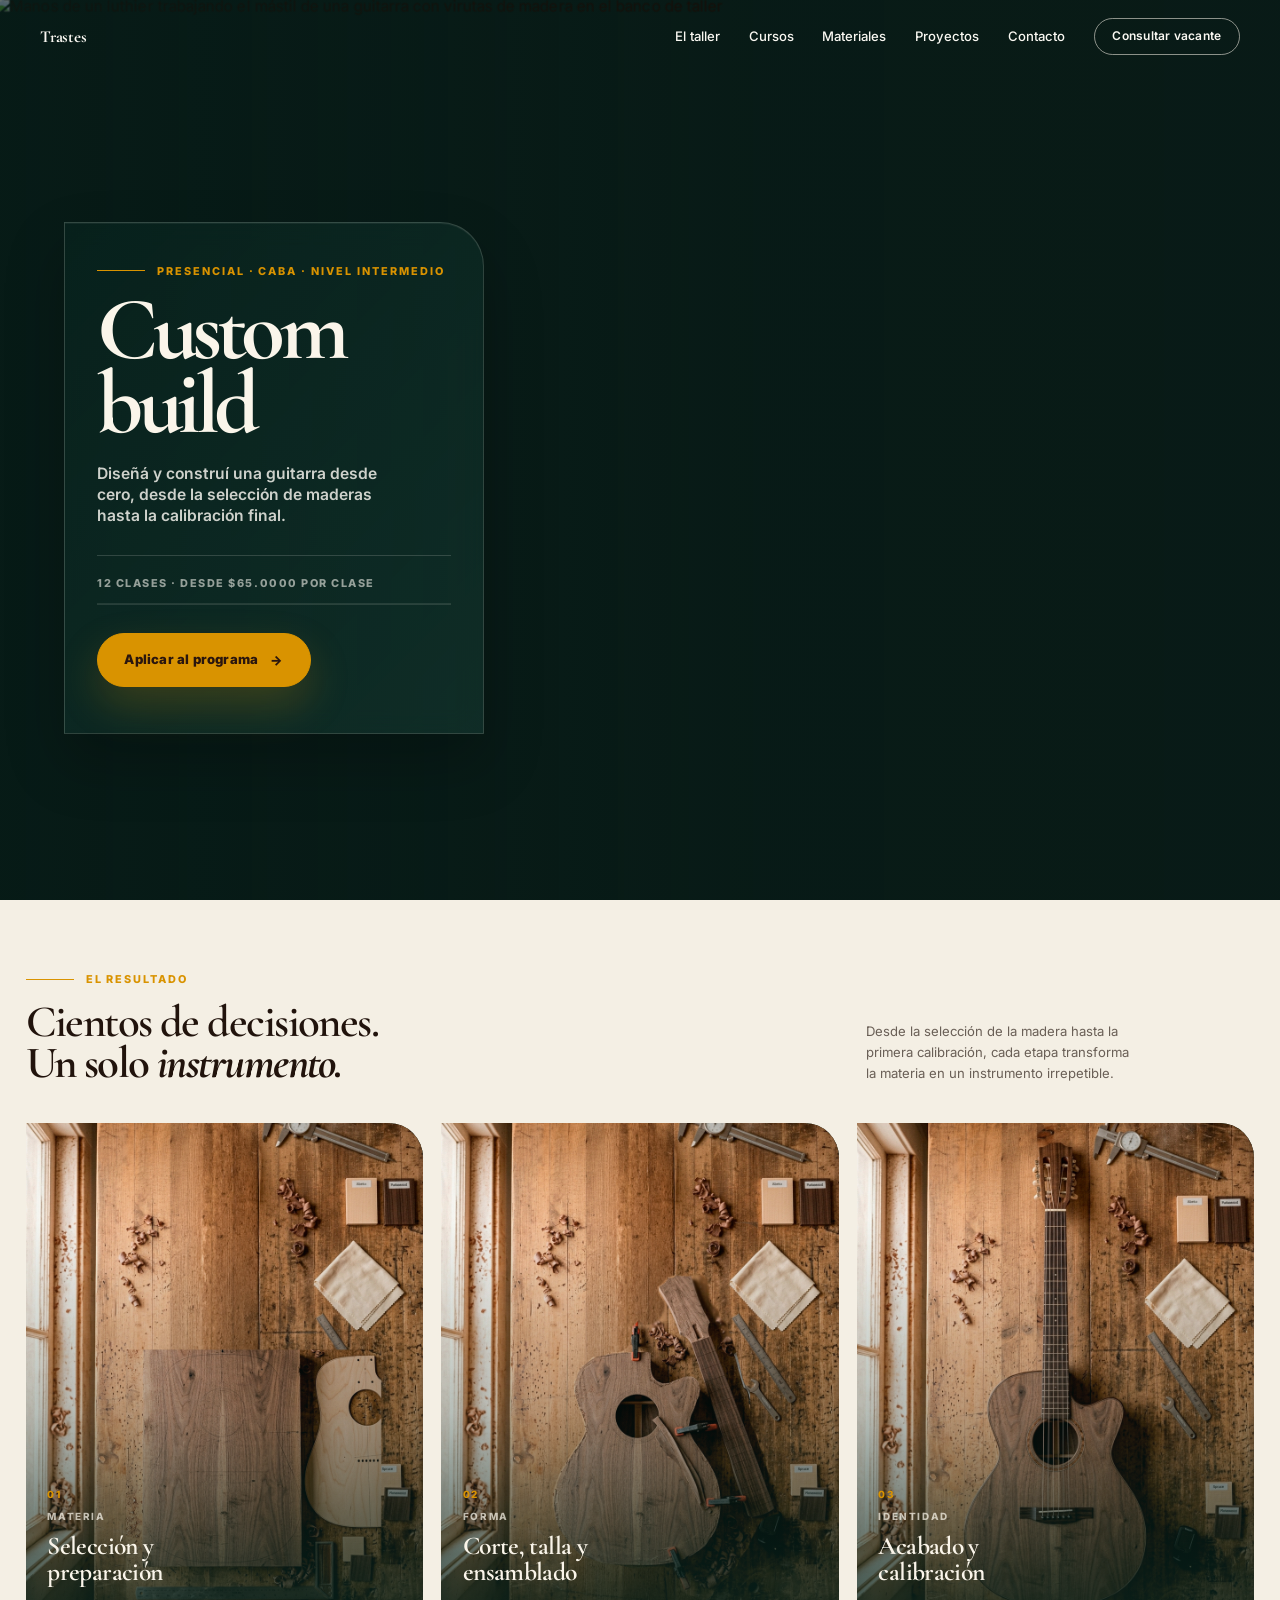
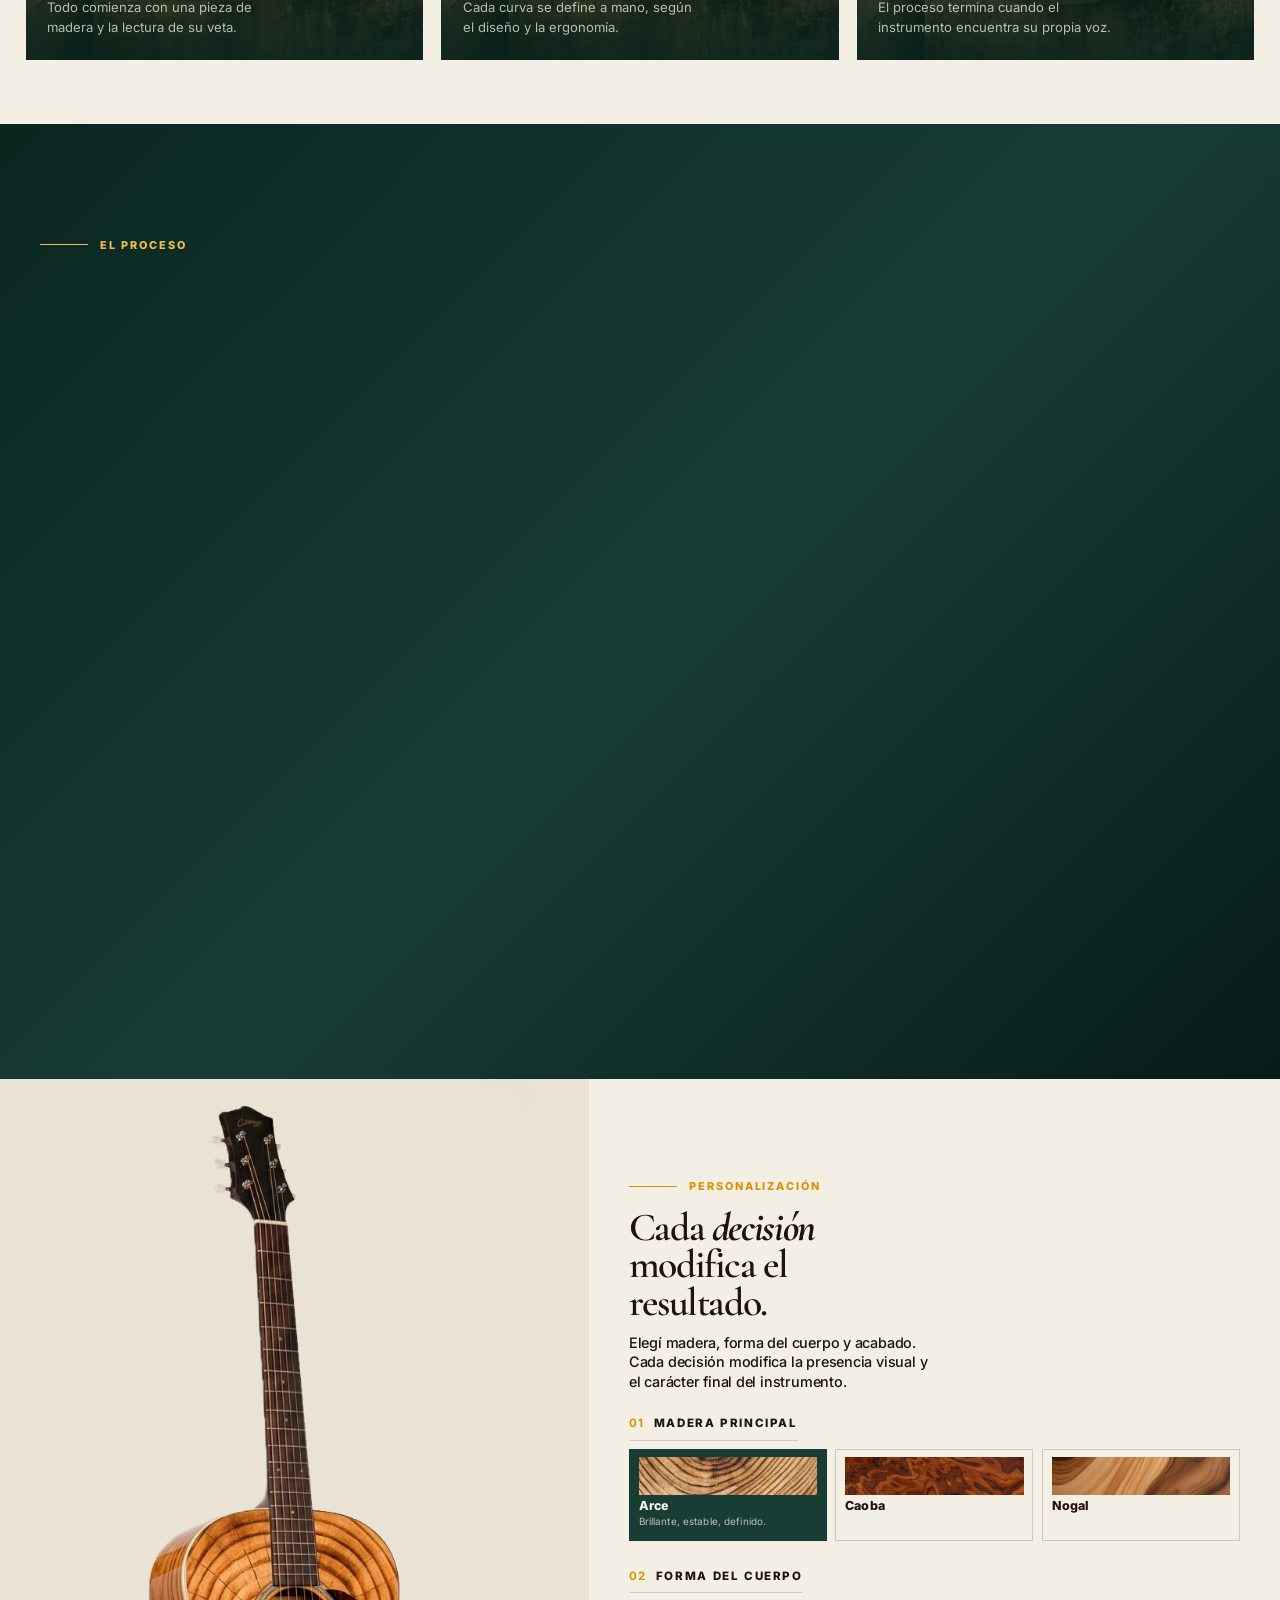
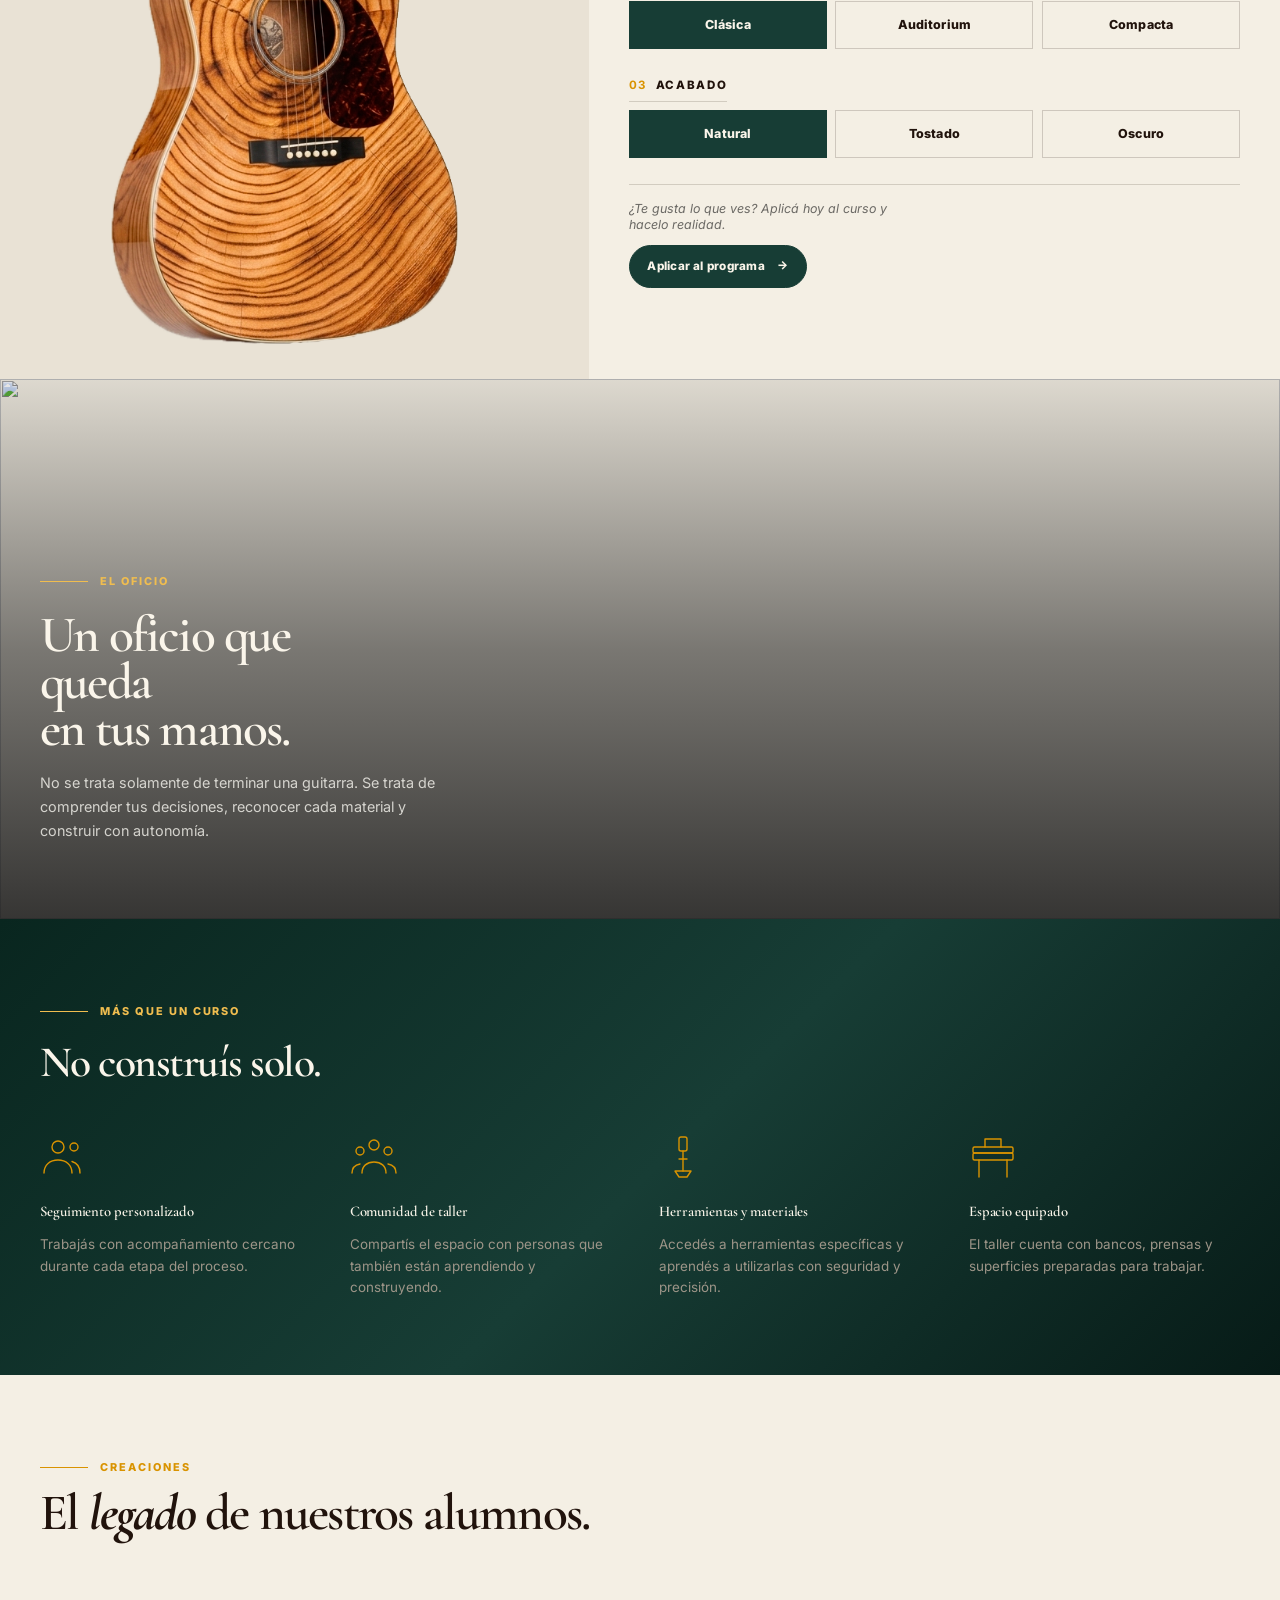
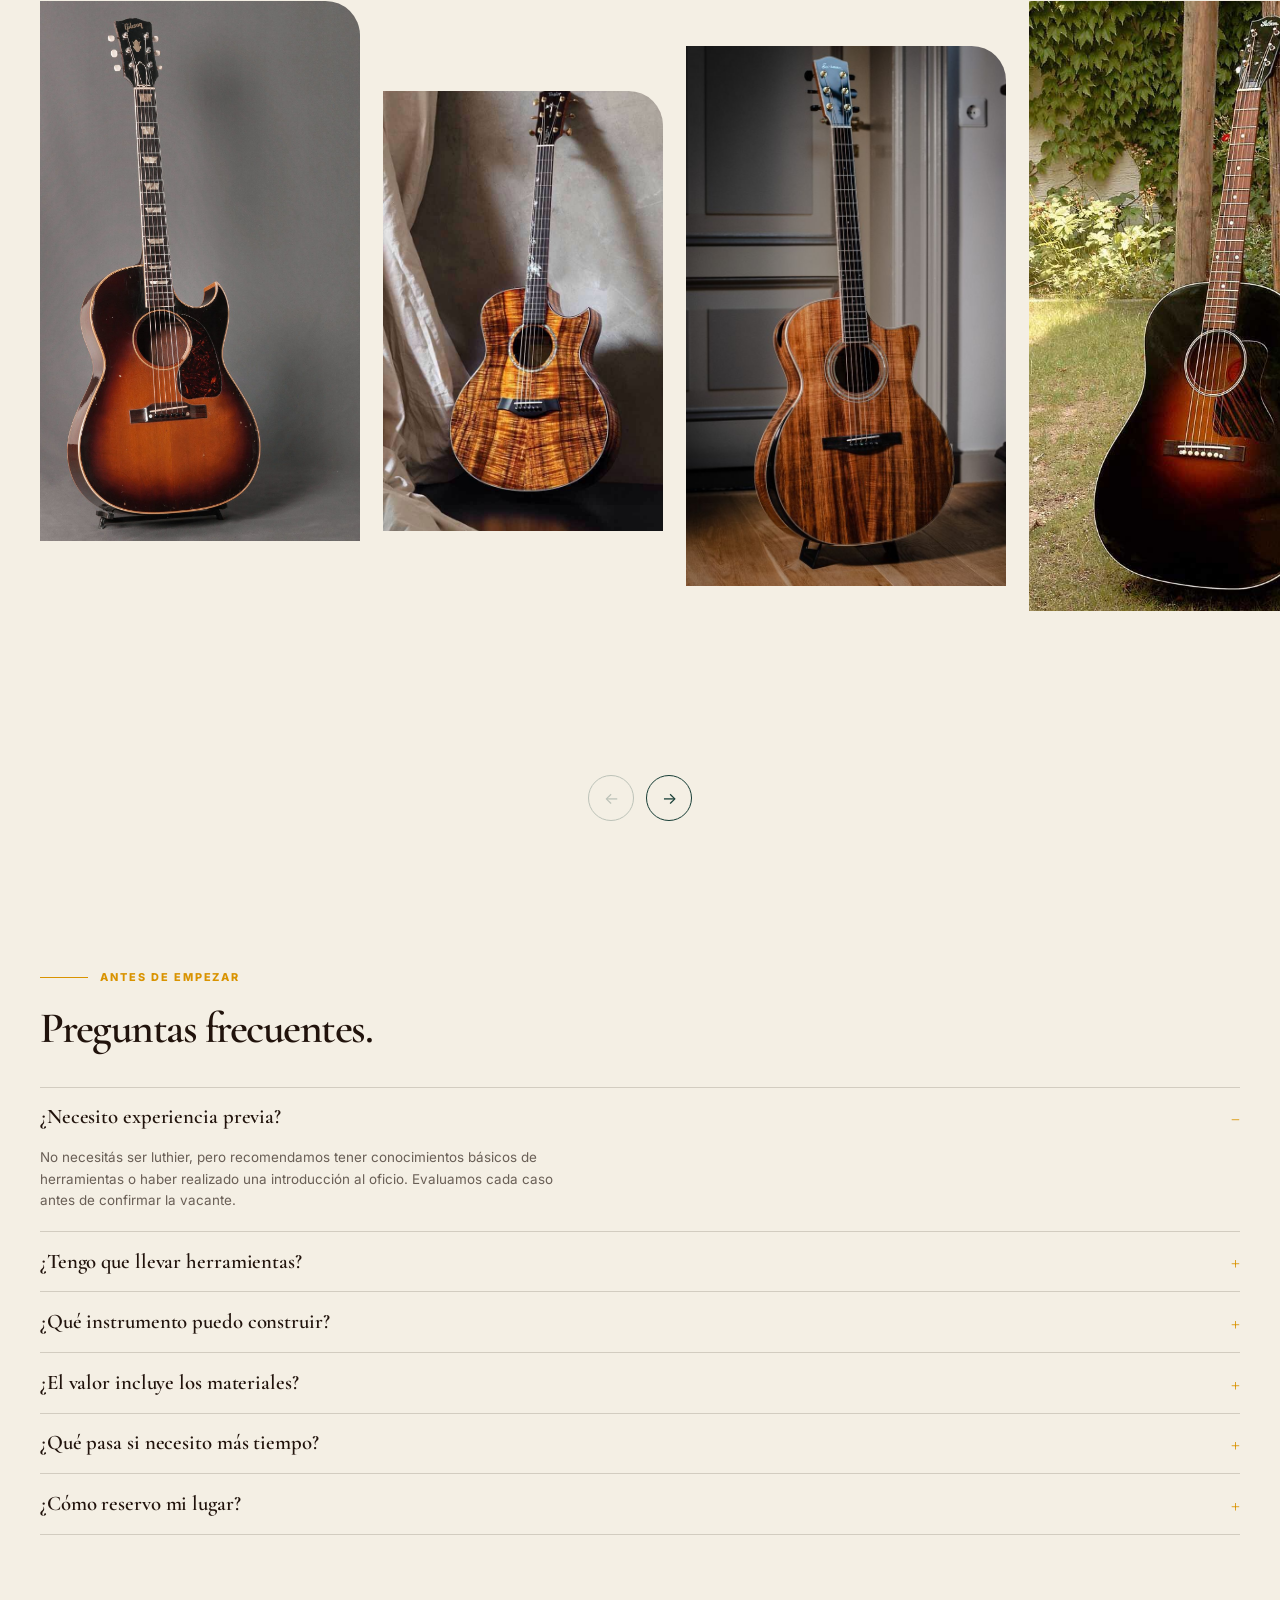
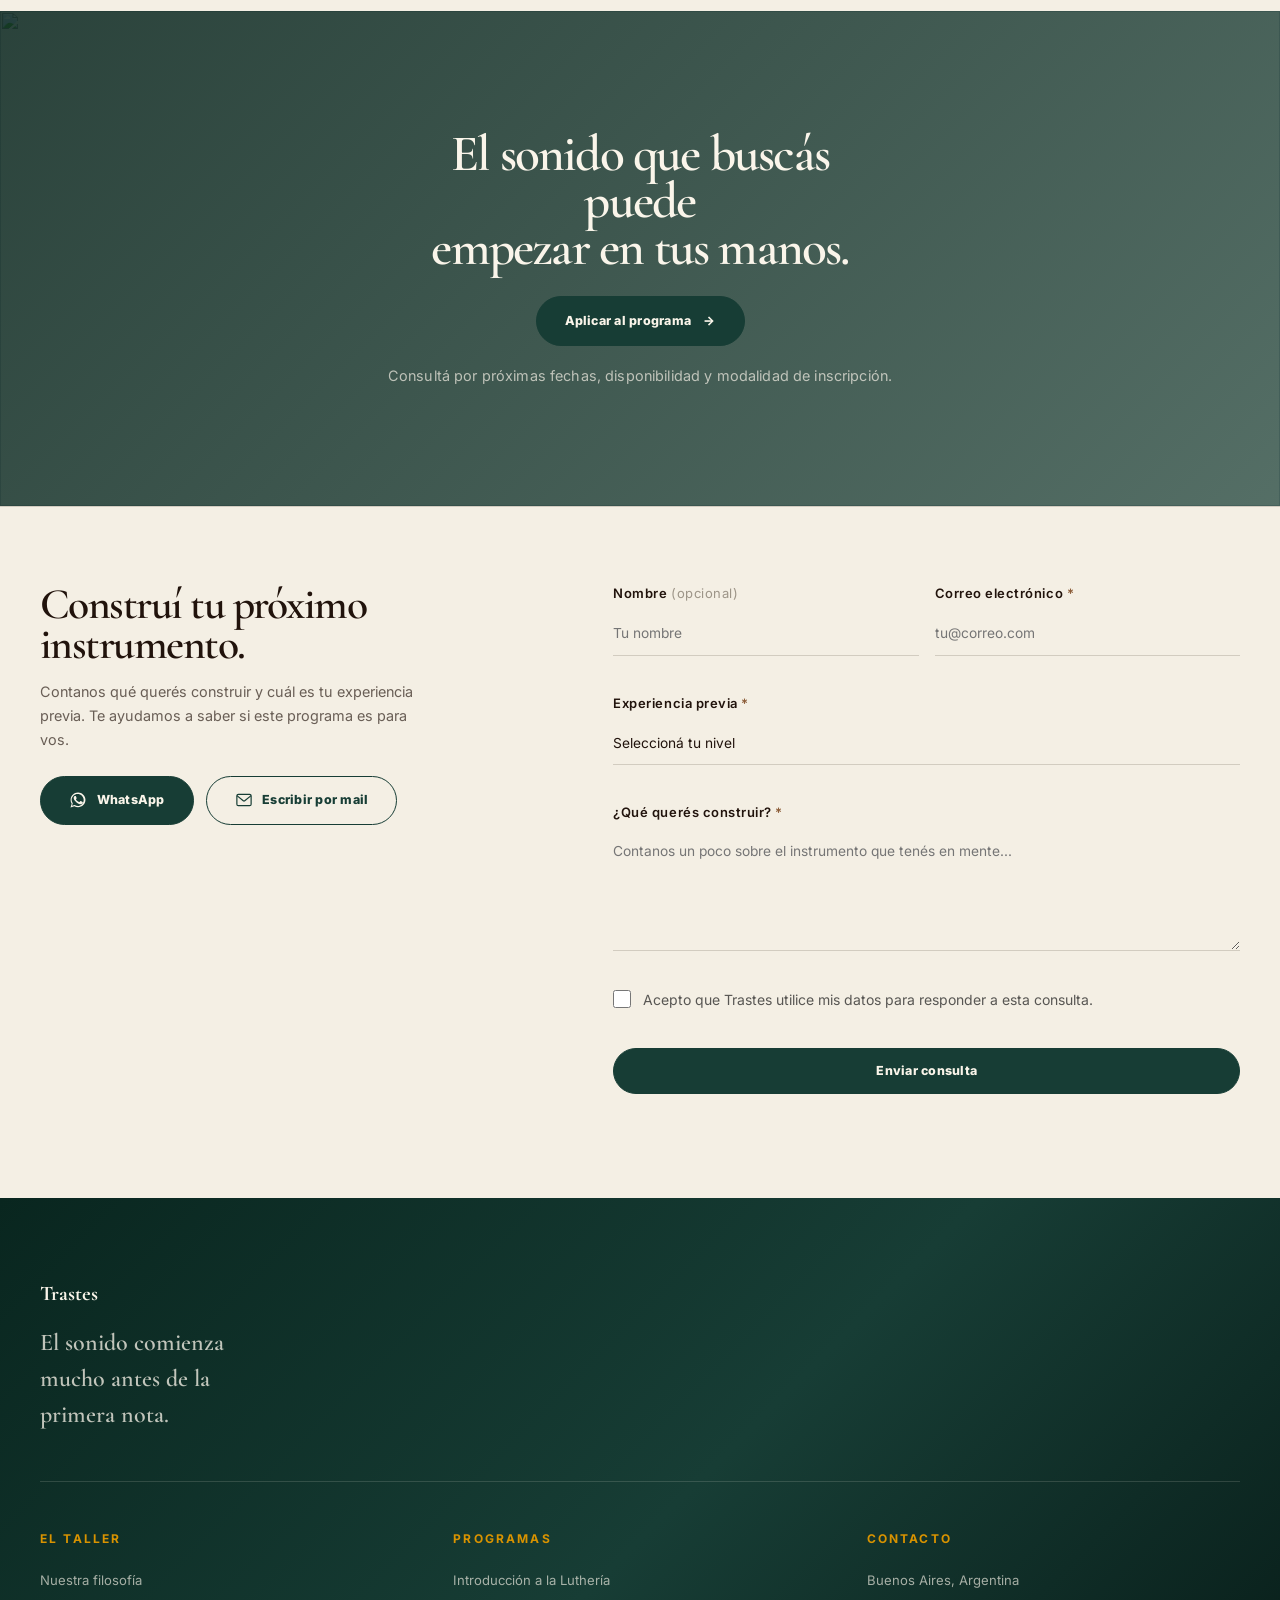
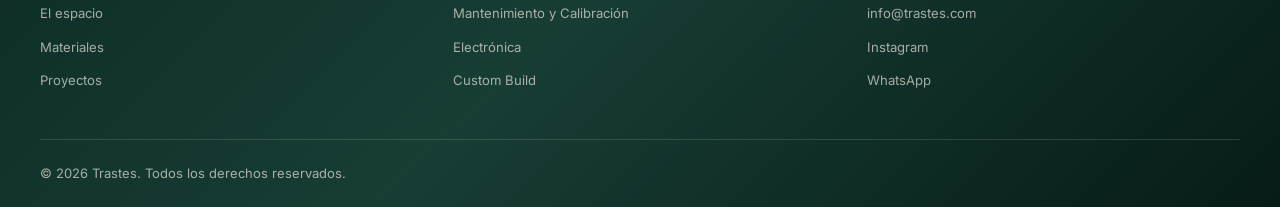
==== commit 0d4c85d1: "Correcciones del domingo" ====
--- a/custom-build.html
+++ b/custom-build.html
@@ -8,8 +8,7 @@
 <link rel="preconnect" href="https://fonts.googleapis.com">
 <link rel="preconnect" href="https://fonts.gstatic.com" crossorigin>
 
-<link href="https://fonts.googleapis.com/css2?family=Cascadia+Code:wght@400;500;600;700&family=Gasoek+One&family=Inter:wght@300;400;500;600;700;800&family=Righteous&family=Rubik+Mono+One&family=Savate&display=swap" rel="stylesheet">
-  <!-- Tokens compartidos de la home -->
+<link href="https://fonts.googleapis.com/css2?family=Cormorant+Garamond:ital,wght@0,400;0,500;0,600;0,700;1,500;1,600;1,700&family=Inter:wght@300;400;500;600;700;800&display=swap" rel="stylesheet">
   <link rel="stylesheet" href="style.css">
   <!-- Estilos específicos de esta página -->
   <link rel="stylesheet" href="custom-build.css">
@@ -62,12 +61,9 @@
       </p>
       <ul class="custom-hero__meta reveal" aria-label="Datos del programa">
         <li>
-          <span class="custom-hero__meta-label">12 clases · 3 meses</span>
+          <span class="custom-hero__meta-label">12 clases · Desde $65.0000 por clase</span>
         </li>
-        <li>
-          <!-- DATO EDITABLE: actualizar valor de inversión aquí -->
-          <span class="custom-hero__price">Desde $65.000 por clase</span>
-        </li>
+
       </ul>
       <div class="custom-hero__actions reveal">
         <a href="#custom-contact" class="btn btn--primary btn--pill btn--arrow">
@@ -101,13 +97,10 @@
 <section
   class="custom-result"
   id="resultado"
-  style="--result-image: url('images/custom-build/result-process.jpg');"
 >
   <div class="custom-result__inner">
 
-    <!-- Encabezado -->
     <header class="custom-result__head">
-
       <div class="custom-result__heading">
         <p class="custom-eyebrow">
           El resultado
@@ -115,7 +108,7 @@
 
         <h2 class="custom-result__title">
           <span>Cientos de decisiones.</span>
-          <strong>Un solo instrumento.</strong>
+          <strong>Un solo <em>instrumento.</em></strong>
         </h2>
       </div>
 
@@ -123,161 +116,67 @@
         Desde la selección de la madera hasta la primera calibración,
         cada etapa transforma la materia en un instrumento irrepetible.
       </p>
-
     </header>
 
-    <!-- =====================================================
-         DESKTOP — Imagen panorámica
-         ===================================================== -->
-
-    <div class="custom-result__sequence">
-
-      <img
-        src="images/custom-build/result-process.jpg"
-        alt="Secuencia de construcción de una guitarra: madera en bruto, cuerpo en proceso e instrumento terminado"
-        class="custom-result__image"
-        loading="lazy"
-      >
-
-      <!-- Oscurecimiento para mejorar la lectura -->
-      <div
-        class="custom-result__overlay"
-        aria-hidden="true"
-      ></div>
-
-      <!-- Divisiones verticales -->
-      <div
-        class="custom-result__dividers"
-        aria-hidden="true"
-      >
-        <span></span>
-        <span></span>
-      </div>
-
-      <!-- Etapas -->
-      <ol class="custom-result__steps">
-
-        <li
-          class="custom-result__step"
-          data-result-step="0"
-        >
-          <div class="custom-result__step-head">
-            <span class="custom-result__number">01</span>
-            <span class="custom-result__category">Materia</span>
-          </div>
-
-          <p class="custom-result__step-title">
-            Selección y preparación
-          </p>
-
-          <p class="custom-result__step-copy">
-            Todo comienza con una pieza de madera y la lectura de su veta.
-          </p>
-        </li>
-
-        <li
-          class="custom-result__step"
-          data-result-step="1"
-        >
-          <div class="custom-result__step-head">
-            <span class="custom-result__number">02</span>
-            <span class="custom-result__category">Forma</span>
-          </div>
-
-          <p class="custom-result__step-title">
-            Corte, talla y ensamblado
-          </p>
-
-          <p class="custom-result__step-copy">
-            Cada curva se define a mano, según el diseño y la ergonomía.
-          </p>
-        </li>
-
-        <li
-          class="custom-result__step"
-          data-result-step="2"
-        >
-          <div class="custom-result__step-head">
-            <span class="custom-result__number">03</span>
-            <span class="custom-result__category">Identidad</span>
-          </div>
-
-          <p class="custom-result__step-title">
-            Acabado y calibración
-          </p>
-
-          <p class="custom-result__step-copy">
-            El proceso termina cuando el instrumento encuentra su propia voz.
-          </p>
-        </li>
-
-      </ol>
-
-    </div>
-
-    <!-- =====================================================
-         MOBILE — Tres recortes de la imagen
-         ===================================================== -->
-
-    <div class="custom-result__mobile">
-
-      <article
-        class="custom-result-card custom-result-card--one"
-        data-result-step="0"
-      >
-        <div class="custom-result-card__overlay"></div>
+    <div class="custom-result__cards" aria-label="Etapas visuales del resultado">
+
+      <article class="custom-result-card custom-result-card--one reveal" data-result-step="0">
+        <figure class="custom-result-card__media">
+          <img
+            src="images/custom-build/result-materia.jpg"
+            alt="Madera seleccionada y preparada para la construcción de una guitarra"
+            loading="lazy"
+          >
+        </figure>
+
+        <div class="custom-result-card__overlay" aria-hidden="true"></div>
 
         <div class="custom-result-card__content">
           <span class="custom-result-card__number">01</span>
-
-          <p class="custom-result-card__category">
-            Materia
-          </p>
-
+          <p class="custom-result-card__category">Materia</p>
           <h3>Selección y preparación</h3>
-
           <p>
             Todo comienza con una pieza de madera y la lectura de su veta.
           </p>
         </div>
       </article>
 
-      <article
-        class="custom-result-card custom-result-card--two"
-        data-result-step="1"
-      >
-        <div class="custom-result-card__overlay"></div>
+      <article class="custom-result-card custom-result-card--two reveal" data-result-step="1">
+        <figure class="custom-result-card__media">
+          <img
+            src="images/custom-build/result-forma.jpg"
+            alt="Cuerpo de guitarra en proceso de corte, talla y ensamblado"
+            loading="lazy"
+          >
+        </figure>
+
+        <div class="custom-result-card__overlay" aria-hidden="true"></div>
 
         <div class="custom-result-card__content">
           <span class="custom-result-card__number">02</span>
-
-          <p class="custom-result-card__category">
-            Forma
-          </p>
-
+          <p class="custom-result-card__category">Forma</p>
           <h3>Corte, talla y ensamblado</h3>
-
           <p>
             Cada curva se define a mano, según el diseño y la ergonomía.
           </p>
         </div>
       </article>
 
-      <article
-        class="custom-result-card custom-result-card--three"
-        data-result-step="2"
-      >
-        <div class="custom-result-card__overlay"></div>
+      <article class="custom-result-card custom-result-card--three reveal" data-result-step="2">
+        <figure class="custom-result-card__media">
+          <img
+            src="images/custom-build/result-identidad.jpg"
+            alt="Guitarra terminada durante el acabado y la calibración final"
+            loading="lazy"
+          >
+        </figure>
+
+        <div class="custom-result-card__overlay" aria-hidden="true"></div>
 
         <div class="custom-result-card__content">
           <span class="custom-result-card__number">03</span>
-
-          <p class="custom-result-card__category">
-            Identidad
-          </p>
-
+          <p class="custom-result-card__category">Identidad</p>
           <h3>Acabado y calibración</h3>
-
           <p>
             El proceso termina cuando el instrumento encuentra su propia voz.
           </p>
@@ -388,29 +287,28 @@
       </ol>
     </div>
 
-<div class="custom-process__right reveal">
-
-<div class="custom-process__right reveal">
-
-  <img
-    src="images/custom-build/proceso-custom-build.jpg"
-    alt="Proceso artesanal de construcción de una guitarra en el taller"
-    class="custom-process__img"
-    loading="lazy"
-  >
-
-  <div
-    class="custom-process__image-overlay"
-    aria-hidden="true"
-  ></div>
-
-  <p class="custom-process__image-label">
-    Proceso de construcción
-  </p>
-
-</div></div>
-
-</div>
+    <div class="custom-process__right reveal">
+      <video
+        class="custom-process__video"
+        autoplay
+        muted
+        loop
+        playsinline
+        preload="metadata"
+        poster="images/custom-build/p"
+        aria-label="Video del proceso de construcción de una guitarra en el taller"
+      >
+        <source src="images/custom-build/proceso-custom-build.mov" type="video/mp4">
+        Tu navegador no puede reproducir este video.
+      </video>
+
+      <div class="custom-process__video-overlay" aria-hidden="true"></div>
+
+      <p class="custom-process__video-label">
+        <span class="custom-process__video-dot" aria-hidden="true"></span>
+        Proceso de construcción
+      </p>
+    </div>
 
   </div>
 </section>
@@ -430,16 +328,23 @@
 
       <!-- Columna izquierda: guitarra -->
       <div class="custom-config__visual">
-        <div class="custom-config__guitar-wrap" id="guitarWrap">
-          <img
-            src="images/custom-build/configurator/guitar-arce.jpg"
-            alt="Guitarra construida en madera de arce"
-            class="custom-config__guitar-img"
-            id="guitarImg"
-            loading="lazy"
-          >
-
-        </div>
+<div class="custom-config__guitar-wrap" id="guitarWrap">
+  <img
+    src="images/custom-build/configurator/guitar-arce-clasica.png"
+    alt="Guitarra clásica construida en madera de arce"
+    class="custom-config__guitar-img"
+    id="guitarImg"
+    loading="lazy"
+  >
+
+  <img
+    src="images/custom-build/configurator/guitar-arce-clasica.png"
+    alt=""
+    class="custom-config__guitar-finish-img"
+    id="guitarFinishImg"
+    aria-hidden="true"
+  >
+</div>
       </div>
 
       <!-- Columna derecha -->
@@ -451,71 +356,145 @@
             Cada <em>decisión</em> modifica el resultado.
           </h2>
           <p class="custom-config__lead">
-            Elegí la madera principal y observá cómo cambia la identidad visual del instrumento.
-  Cada veta define una presencia distinta.
+            Elegí madera, forma del cuerpo y acabado. Cada decisión modifica
+            la presencia visual y el carácter final del instrumento.
           </p>
         </div>
 
 
-        <!-- 01 Madera -->
-<fieldset
-  class="custom-config__group"
-  data-config="wood"
->
-          <legend class="custom-config__group-label">
-            <span class="custom-config__group-num" aria-hidden="true">01</span>
-            Concepto y diseño
-          </legend>
-
-          <div class="custom-config__options custom-config__options--textures">
-
-            <button
-              type="button"
-              class="custom-config__btn custom-config__btn--texture is-selected"
-              aria-pressed="true"
-              data-value="Arce"
-              data-img="images/custom-build/configurator/guitar-arce.jpg"
-              data-alt="Guitarra construida en madera de arce"
-            >
-              <span class="custom-config__texture" aria-hidden="true">
-                <img src="images/materialidad-arce.jpg" alt="">
-              </span>
-              <span class="custom-config__option-name">Arce</span>
-              <span class="custom-config__option-sub">Brillante, estable, definido.</span>
-            </button>
-
-            <button
-              type="button"
-              class="custom-config__btn custom-config__btn--texture"
-              aria-pressed="false"
-              data-value="Caoba"
-              data-img="images/custom-build/configurator/guitar-caoba.jpg"
-              data-alt="Guitarra construida en madera de caoba"
-            >
-              <span class="custom-config__texture" aria-hidden="true">
-                <img src="images/materialidad-caoba.jpg" alt="">
-              </span>
-              <span class="custom-config__option-name">Caoba</span>
-              <span class="custom-config__option-sub">Cálida, profunda y con sustain.</span>
-            </button>
-
-            <button
-              type="button"
-              class="custom-config__btn custom-config__btn--texture"
-              aria-pressed="false"
-              data-value="Nogal"
-              data-img="images/custom-build/configurator/guitar-nogal.jpg"
-              data-alt="Guitarra construida en madera de nogal"
-            >
-              <span class="custom-config__texture" aria-hidden="true">
-                <img src="images/materialidad-nogal.jpg" alt="">
-              </span>
-              <span class="custom-config__option-name">Nogal</span>
-              <span class="custom-config__option-sub">Equilibrada, expresiva y única.</span>
-            </button>
-
-          </div>
-        </fieldset>
+<!-- 01 Madera -->
+<fieldset class="custom-config__group" data-config="wood">
+  <legend class="custom-config__group-label">
+    <span class="custom-config__group-num" aria-hidden="true">01</span>
+    Madera principal
+  </legend>
+
+  <div class="custom-config__options custom-config__options--textures">
+
+    <button
+      type="button"
+      class="custom-config__btn custom-config__btn--texture is-selected"
+      aria-pressed="true"
+      data-value="arce"
+    >
+      <span class="custom-config__texture" aria-hidden="true">
+        <img src="images/materialidad-arce.jpg" alt="">
+      </span>
+      <span class="custom-config__option-name">Arce</span>
+      <span class="custom-config__option-sub">Brillante, estable, definido.</span>
+    </button>
+
+    <button
+      type="button"
+      class="custom-config__btn custom-config__btn--texture"
+      aria-pressed="false"
+      data-value="caoba"
+    >
+      <span class="custom-config__texture" aria-hidden="true">
+        <img src="images/materialidad-caoba.jpg" alt="">
+      </span>
+      <span class="custom-config__option-name">Caoba</span>
+      <span class="custom-config__option-sub">Cálida, profunda y con sustain.</span>
+    </button>
+
+    <button
+      type="button"
+      class="custom-config__btn custom-config__btn--texture"
+      aria-pressed="false"
+      data-value="nogal"
+    >
+      <span class="custom-config__texture" aria-hidden="true">
+        <img src="images/materialidad-nogal.jpg" alt="">
+      </span>
+      <span class="custom-config__option-name">Nogal</span>
+      <span class="custom-config__option-sub">Equilibrada, expresiva y única.</span>
+    </button>
+
+  </div>
+</fieldset>
+
+
+<!-- 02 Forma del cuerpo -->
+<fieldset class="custom-config__group" data-config="shape">
+  <legend class="custom-config__group-label">
+    <span class="custom-config__group-num" aria-hidden="true">02</span>
+    Forma del cuerpo
+  </legend>
+
+  <div class="custom-config__options custom-config__options--text">
+
+    <button
+      type="button"
+      class="custom-config__btn is-selected"
+      aria-pressed="true"
+      data-value="clasica"
+    >
+      <span class="custom-config__option-name">Clásica</span>
+    </button>
+
+    <button
+      type="button"
+      class="custom-config__btn"
+      aria-pressed="false"
+      data-value="auditorium"
+    >
+      <span class="custom-config__option-name">Auditorium</span>
+    </button>
+
+    <button
+      type="button"
+      class="custom-config__btn"
+      aria-pressed="false"
+      data-value="compacta"
+    >
+      <span class="custom-config__option-name">Compacta</span>
+    </button>
+
+  </div>
+</fieldset>
+
+
+<!-- 03 Acabado -->
+<fieldset class="custom-config__group" data-config="finish">
+  <legend class="custom-config__group-label">
+    <span class="custom-config__group-num" aria-hidden="true">03</span>
+    Acabado
+  </legend>
+
+  <div class="custom-config__options custom-config__options--text">
+
+    <button
+      type="button"
+      class="custom-config__btn is-selected"
+      aria-pressed="true"
+      data-value="natural"
+      data-overlay="transparent"
+    >
+      <span class="custom-config__option-name">Natural</span>
+    </button>
+
+    <button
+      type="button"
+      class="custom-config__btn"
+      aria-pressed="false"
+      data-value="tostado"
+      data-overlay="rgba(190, 112, 22, 0.22)"
+    >
+      <span class="custom-config__option-name">Tostado</span>
+    </button>
+
+    <button
+      type="button"
+      class="custom-config__btn"
+      aria-pressed="false"
+      data-value="oscuro"
+      data-overlay="rgba(42, 22, 14, 0.38)"
+    >
+      <span class="custom-config__option-name">Oscuro</span>
+    </button>
+
+  </div>
+</fieldset>
 
 
 
@@ -1332,5 +1311,6 @@
 </footer>
 
 <script src="custom-build.js"></script>
+<script src="custom-build-ajustes.js"></script>
 </body>
 </html>
--- a/style.css
+++ b/style.css
@@ -448,190 +448,6 @@
   background: var(--color-ink);
 }
 
-/* ============================================
-   HERO
-   ============================================ */
-/* ============================================
-   HERO
-   ============================================ */
-
-.hero {
-  position: relative;
-  min-height: 100vh;
-  min-height: 100svh;
-  display: flex;
-  align-items: flex-start;
-  overflow: hidden;
-  background: #8c8c87;
-}
-
-/* Imagen de fondo */
-
-.hero__media {
-  position: absolute;
-  inset: 0;
-}
-
-.hero__img {
-  width: 100%;
-  height: 100%;
-  object-fit: cover;
-
-  /* Ajustá este porcentaje según dónde esté la guitarra */
-  object-position: 68% center;
-
-  transform: scale(1.025);
-  animation: heroZoom 16s var(--ease) forwards;
-}
-
-@keyframes heroZoom {
-  to {
-    transform: scale(1);
-  }
-}
-
-/* Oscurece ligeramente la izquierda para leer el texto */
-
-.hero__overlay {
-  position: absolute;
-  inset: 0;
-
-  background: linear-gradient(
-    90deg,
-    rgba(21, 21, 21, 0.28) 0%,
-    rgba(21, 21, 21, 0.12) 42%,
-    rgba(21, 21, 21, 0) 72%
-  );
-}
-
-/* Contenido */
-
-.hero__content {
-  position: relative;
-  z-index: 2;
-
-  width: 100%;
-  max-width: var(--container-max);
-  margin: 0 auto;
-
-  padding:
-    clamp(7rem, 12vh, 9rem)
-    var(--container-pad)
-    clamp(4rem, 8vh, 7rem);
-}
-
-/* Título */
-
-.hero__title {
-  font-family: var(--font-display);
-  font-size: clamp(4.5rem, 7.5vw, 9rem);
-  font-weight: 300;
-  line-height: 0.84;
-  letter-spacing: -0.055em;
-  text-transform: uppercase;
-  color: var(--color-warm-white);
-  max-width: none;
-  margin: 0;
-  transition-delay: 0.1s;
-}
-
-.hero__title-line {
-  display: block;
-  white-space: nowrap;
-}
-
-/* Palabra destacada */
-
-.hero__title em {
-  font-style: normal;
-  font-weight: 800;
-  letter-spacing: -0.065em;
-}
-
-/* Bajada */
-
-.hero__subtitle {
-  margin-top: clamp(2rem, 3vw, 3rem);
-  max-width: 36ch;
-
-  font-family: var(--font-body);
-  font-size: clamp(1.2rem, 1.55vw, 1.75rem);
-  font-weight: 600;
-  line-height: 1.18;
-  letter-spacing: -0.025em;
-
-  color: var(--color-warm-white);
-
-  transition-delay: 0.2s;
-}
-
-/* Ocultamos solo el scroll cue del hero anterior */
-
-.hero__scroll-cue {
-  display: none;
-}
-
-/* ============================================
-   HERO — TABLET
-   ============================================ */
-
-@media (max-width: 1000px) {
-  .hero__title {
-    font-size: clamp(4rem, 9vw, 7rem);
-  }
-
-  .hero__subtitle {
-    max-width: 30ch;
-  }
-}
-
-/* ============================================
-   HERO — MOBILE
-   ============================================ */
-
-@media (max-width: 640px) {
-  .hero {
-    min-height: 100svh;
-  }
-
-  .hero__img {
-    object-position: 62% center;
-  }
-
-  .hero__overlay {
-    background: linear-gradient(
-      180deg,
-      rgba(21, 21, 21, 0.4) 0%,
-      rgba(21, 21, 21, 0.15) 55%,
-      rgba(21, 21, 21, 0.42) 100%
-    );
-  }
-
-  .hero__content {
-    padding:
-      7rem
-      var(--container-pad)
-      3.5rem;
-  }
-
-  .hero__title {
-    font-size: clamp(3.1rem, 14vw, 5rem);
-    line-height: 0.88;
-    letter-spacing: -0.055em;
-  }
-
-  .hero__title-line {
-    white-space: normal;
-  }
-
-  .hero__subtitle {
-    margin-top: 2rem;
-    max-width: 27ch;
-
-    font-size: clamp(1.05rem, 4.8vw, 1.3rem);
-    line-height: 1.2;
-  }
-}
 
 /* ============================================
    MARQUEE
@@ -2740,141 +2556,6 @@
 
 
 
-/* ============================================
-   HERO RESPONSIVE — TABLET Y MOBILE
-   Pegar al final del style.css
-   ============================================ */
-
-@media (max-width: 880px) {
-  .hero {
-    min-height: 100vh;
-    min-height: 100svh;
-    align-items: flex-start;
-  }
-
-  /* Reencuadre de la imagen para mostrar más la guitarra */
-  .hero__img {
-    object-position: 80% center;
-  }
-
-  /* Gradiente adaptado a formato vertical */
-  .hero__overlay {
-    background:
-      linear-gradient(
-        180deg,
-        rgba(21, 21, 21, 0.34) 0%,
-        rgba(21, 21, 21, 0.12) 48%,
-        rgba(21, 21, 21, 0.28) 100%
-      );
-  }
-
-  .hero__content {
-    width: 100%;
-    max-width: 100%;
-    margin: 0;
-
-    /* Deja espacio para el logo y el menú */
-    padding:
-      8.5rem
-      var(--container-pad)
-      3rem;
-
-    overflow: hidden;
-  }
-
-  .hero__title {
-    width: 100%;
-    max-width: 100%;
-
-    /*
-      El valor en vw hace que el título disminuya
-      proporcionalmente al ancho de la pantalla.
-    */
-    font-size: clamp(2.8rem, 10.5vw, 5.5rem);
-    line-height: 0.9;
-    letter-spacing: -0.055em;
-
-    overflow-wrap: normal;
-    word-break: normal;
-  }
-
-  .hero__title-line {
-    display: block;
-    width: 100%;
-    white-space: normal;
-  }
-
-  /*
-    En mobile, IDENTIDAD pasa a una línea propia.
-    Esto evita que el título se corte.
-  */
-  .hero__title em {
-    display: block;
-    font-style: normal;
-    font-weight: 800;
-    letter-spacing: -0.055em;
-  }
-
-  .hero__subtitle {
-    margin-top: 2rem;
-    max-width: 30ch;
-
-    font-size: clamp(1rem, 3.5vw, 1.35rem);
-    font-weight: 600;
-    line-height: 1.24;
-    letter-spacing: -0.02em;
-  }
-}
-
-/* ============================================
-   HERO — CELULARES
-   ============================================ */
-
-@media (max-width: 520px) {
-  .hero__content {
-    padding:
-      7.5rem
-      1.4rem
-      2.5rem;
-  }
-
-  .hero__title {
-    /*
-      En un celular de 390 px queda aproximadamente
-      entre 42 y 46 px.
-    */
-    font-size: clamp(2.55rem, 11vw, 3.25rem);
-    line-height: 0.92;
-    letter-spacing: -0.05em;
-  }
-
-  .hero__title em {
-    letter-spacing: -0.05em;
-  }
-
-@media (max-width: 520px) {
-  .hero__subtitle {
-    margin-top: 2.25rem;
-
-    /* Limita el texto al sector izquierdo */
-    width: 58%;
-    max-width: 18rem;
-
-    font-size: 1rem;
-    line-height: 1.3;
-    font-weight: 600;
-    letter-spacing: -0.02em;
-  }
-}
-
-  .hero__img {
-    /*
-      Podés variar este porcentaje entre 72% y 88%
-      según dónde se encuentre la guitarra en la foto.
-    */
-    object-position: 75% center;
-  }
-}
 
 /* ============================================
    ESCALA GENERAL MÁS COMPACTA
@@ -2964,34 +2645,6 @@
   padding: 0.55rem 1.1rem;
 }
 
-/* ============================================
-   HERO
-   ============================================ */
-
-.hero {
-  min-height: 88vh;
-  min-height: 88svh;
-}
-
-.hero__content {
-  padding:
-    clamp(6rem, 10vh, 7.5rem)
-    var(--container-pad)
-    4rem;
-}
-
-.hero__title {
-  font-size: clamp(3.6rem, 6.2vw, 7rem);
-  line-height: 0.88;
-}
-
-.hero__subtitle {
-  margin-top: 1.6rem;
-  max-width: 34ch;
-
-  font-size: clamp(1rem, 1.2vw, 1.35rem);
-  line-height: 1.25;
-}
 
 /* ============================================
    MANIFIESTO
@@ -3727,66 +3380,6 @@
 }
 
 /* ============================================
-   HERO — CTA
-   ============================================ */
-
-.hero__actions {
-  margin-top: 1.6rem;
-}
-
-.hero__cta {
-  display: inline-flex;
-  align-items: center;
-  gap: 0.7rem;
-
-  width: fit-content;
-}
-
-/* Ajuste para que el botón no se pegue al texto */
-.hero__subtitle + .hero__actions {
-  margin-top: 1.65rem;
-}
-
-/* Mobile */
-@media (max-width: 640px) {
-  .hero__actions {
-    margin-top: 1.35rem;
-  }
-
-  .hero__cta {
-    font-size: 0.72rem;
-    padding: 0.7rem 1rem;
-  }
-}
-
-/* ============================================
-   HERO — CTA
-   ============================================ */
-
-.hero__actions {
-  display: flex;
-  margin-top: 1.65rem;
-}
-
-.hero__cta {
-  display: inline-flex;
-  align-items: center;
-  gap: 0.7rem;
-  width: fit-content;
-}
-
-/* Mobile */
-@media (max-width: 640px) {
-  .hero__actions {
-    margin-top: 1.35rem;
-  }
-
-  .hero__cta {
-    font-size: 0.72rem;
-    padding: 0.7rem 1rem;
-  }
-}
-/* ============================================
    TRASTES PRIVATE — MÁS VERDE DE SISTEMA
    ============================================ */
 
@@ -5083,13 +4676,14 @@
 .human-craft__cta {
   margin-top: clamp(1.7rem, 3vw, 2.4rem);
 }
-
-/* Imagen */
+/* Media / Video */
 
 .human-craft__media {
   position: relative;
 
-  min-height: clamp(460px, 58vw, 700px);
+  width: 100%;
+  height: clamp(460px, 58vw, 700px);
+  min-height: 0;
 
   margin: 0;
 
@@ -5103,14 +4697,19 @@
     0 34px 80px rgba(33, 19, 12, 0.12);
 }
 
-.human-craft__image {
+/* Sirve tanto para imagen como para video */
+.human-craft__image,
+.human-craft__video {
+  position: absolute;
+  inset: 0;
+
   width: 100%;
   height: 100%;
 
   display: block;
 
   object-fit: cover;
-  object-position: center;
+  object-position: center center;
 
   filter: saturate(0.92) contrast(1.02);
 
@@ -5120,7 +4719,8 @@
 }
 
 @media (hover: hover) {
-  .human-craft__media:hover .human-craft__image {
+  .human-craft__media:hover .human-craft__image,
+  .human-craft__media:hover .human-craft__video {
     transform: scale(1.035);
     filter: saturate(1) contrast(1.04);
   }
@@ -5151,23 +4751,7 @@
   backdrop-filter: blur(10px);
 }
 
-/* Detalle gráfico mostaza */
-
-.human-craft__media::after {
-  content: "";
-
-  position: absolute;
-  right: 1rem;
-  top: 1rem;
-
-  width: 74px;
-  height: 74px;
-
-  border-top: 1px solid var(--color-sound-yellow);
-  border-right: 1px solid var(--color-sound-yellow);
-
-  pointer-events: none;
-}
+
 
 /* ============================================
    RESPONSIVE
@@ -5281,4 +4865,2851 @@
   height: 100% !important;
   object-fit: cover;
   object-position: center;
-}+}
+/* ============================================================
+   SISTEMA TIPOGRÁFICO FINAL — HOME + CUSTOM BUILD
+   ============================================================ */
+
+:root {
+--font-display: 'Fraunces', serif;
+--font-body: 'Inter', sans-serif;
+}
+
+/* Títulos generales de la home */
+
+.section-title,
+.manifesto-scroll__text,
+.course-card__title,
+.wood-panel__title,
+.private-dashboard__detail-title,
+.private-feature h3,
+.project-card__quote,
+.contact__title,
+.footer__logo,
+.footer__tagline {
+  font-family: var(--font-display) !important;
+}
+
+/* Títulos principales de sección */
+
+.section-title {
+  font-weight: 700;
+  line-height: 0.98;
+  letter-spacing: -0.055em;
+}
+
+/* Palabras destacadas dentro de títulos */
+
+.section-title em,
+.manifesto-scroll__text em,
+.course-card__title em,
+.wood-panel__title em,
+.private-portal__title em,
+.project-card__quote em,
+.contact__title em {
+  font-style: italic;
+  font-weight: 800;
+}
+
+/* Títulos sobre fondo oscuro */
+
+.section-title--light,
+.private-portal__title {
+  color: var(--color-warm-white);
+}
+
+/* El hero de la home queda aparte: todo bold, sin itálica */
+
+.hero__title {
+  font-family: var(--font-display) !important;
+  font-weight: 800 !important;
+}
+
+.hero__title em {
+  font-style: normal !important;
+  font-weight: 800 !important;
+}
+/* ============================================================
+   SISTEMA TIPOGRÁFICO FINAL — INSTRUMENT SERIF
+   ============================================================ */
+
+:root {
+  --font-display: 'Cormorant Garamond', serif;
+  --font-body: 'Inter', sans-serif;
+}
+
+/* Títulos principales de la home */
+
+.section-title,
+.manifesto-scroll__text,
+.course-card__title,
+.wood-panel__title,
+.private-portal__title,
+.private-dashboard__detail-title,
+.project-card__quote,
+.contact__title,
+.footer__logo,
+.footer__tagline {
+  font-family: var(--font-display) !important;
+}
+
+/* Títulos editoriales */
+
+.section-title {
+  font-weight: 400;
+  line-height: 0.95;
+  letter-spacing: -0.045em;
+}
+
+/* Palabras destacadas */
+
+.section-title em,
+.manifesto-scroll__text em,
+.course-card__title em,
+.wood-panel__title em,
+.private-portal__title em,
+.project-card__quote em,
+.contact__title em {
+  font-family: var(--font-display) !important;
+  font-style: italic;
+  font-weight: 400;
+}
+
+/* Hero home: todo bold / sin itálica */
+
+.hero__title {
+  font-family: var(--font-display) !important;
+  font-weight: 400 !important;
+  line-height: 0.86;
+}
+
+.hero__title em {
+  font-style: normal !important;
+  font-weight: 400 !important;
+}
+/* ============================================================
+   ROLLBACK TIPOGRÁFICO — FRAUNCES
+   Tipografía original correcta del sistema
+   ============================================================ */
+
+:root {
+  --font-display: 'Fraunces', serif !important;
+  --font-body: 'Inter', sans-serif !important;
+}
+
+/* Títulos generales home */
+
+.hero__title,
+.section-title,
+.manifesto-scroll__text,
+.course-card__title,
+.wood-panel__title,
+.private-portal__title,
+.private-dashboard__detail-title,
+.private-feature h3,
+.project-card__quote,
+.contact__title,
+.footer__logo,
+.footer__tagline {
+  font-family: var(--font-display) !important;
+}
+
+/* Sistema de títulos de sección */
+
+.section-title {
+  font-weight: 700 !important;
+  line-height: 0.98;
+  letter-spacing: -0.045em;
+}
+
+/* Palabras destacadas */
+
+.section-title em,
+.manifesto-scroll__text em,
+.course-card__title em,
+.wood-panel__title em,
+.private-portal__title em,
+.project-card__quote em,
+.contact__title em {
+  font-family: var(--font-display) !important;
+  font-style: italic !important;
+  font-weight: 800 !important;
+}
+
+/* Hero home: todo bold, sin itálica */
+
+.hero__title {
+  font-weight: 800 !important;
+}
+
+.hero__title em {
+  font-style: normal !important;
+  font-weight: 800 !important;
+}
+/* ============================================================
+   SISTEMA TIPOGRÁFICO FINAL — HOME
+   Cormorant Garamond + palabra destacada
+   ============================================================ */
+
+:root {
+  --font-display: 'Cormorant Garamond', serif !important;
+  --font-body: 'Inter', sans-serif !important;
+}
+
+/* Títulos principales de la home */
+
+.hero__title,
+.section-title,
+.manifesto-scroll__text,
+.course-card__title,
+.wood-panel__title,
+.private-portal__title,
+.private-dashboard__detail-title,
+.private-feature h3,
+.project-card__quote,
+.contact__title,
+.footer__logo,
+.footer__tagline {
+  font-family: var(--font-display) !important;
+}
+
+/* Títulos de sección */
+
+.section-title,
+.private-portal__title,
+.contact__title {
+  font-weight: 600 !important;
+  line-height: 0.92 !important;
+  letter-spacing: -0.035em !important;
+}
+
+/* Palabra destacada dentro de títulos */
+
+.section-title em,
+.private-portal__title em,
+.contact__title em,
+.course-card__title em,
+.wood-panel__title em,
+.project-card__quote em,
+.manifesto-scroll__text em {
+  font-family: var(--font-display) !important;
+  font-style: italic !important;
+  font-weight: 700 !important;
+}
+
+/* Hero home: excepción, todo fuerte y sin itálica */
+
+.hero__title {
+  font-weight: 700 !important;
+  line-height: 0.84 !important;
+  letter-spacing: -0.045em !important;
+}
+
+.hero__title em {
+  font-style: normal !important;
+  font-weight: 700 !important;
+}
+/* ============================================================
+   PALABRA DESTACADA — BOLD ITALIC HOME
+   ============================================================ */
+
+.section-title em,
+.private-portal__title em,
+.contact__title em,
+.course-card__title em,
+.wood-panel__title em,
+.project-card__quote em,
+.manifesto-scroll__text em,
+.human-craft__title em {
+  font-family: 'Cormorant Garamond', serif !important;
+  font-style: italic !important;
+  font-weight: 700 !important;
+}
+/* ============================================================
+   SISTEMA DE MISCELÁNEAS — HOME TRASTES
+   Plano técnico · archivo de taller · marcas de medición
+   ============================================================ */
+
+:root {
+  --trs-line: rgba(33, 19, 12, 0.14);
+  --trs-line-soft: rgba(33, 19, 12, 0.08);
+  --trs-line-dark: rgba(250, 245, 234, 0.18);
+  --trs-code: var(--color-sound-yellow);
+  --trs-code-dark: var(--color-deep-brown);
+  --trs-grid-size: 72px;
+}
+
+/* ------------------------------------------------------------
+   1. Textura general muy sutil
+   ------------------------------------------------------------ */
+
+body::before {
+  content: "";
+
+  position: fixed;
+  inset: 0;
+  z-index: 9999;
+
+  pointer-events: none;
+
+  opacity: 0.055;
+  mix-blend-mode: multiply;
+
+  background-image:
+    radial-gradient(rgba(33, 19, 12, 0.34) 0.6px, transparent 0.6px);
+  background-size: 4px 4px;
+}
+
+/* ------------------------------------------------------------
+   2. Grilla técnica de fondo en secciones claras
+   ------------------------------------------------------------ */
+
+.workshop,
+.courses,
+.human-craft,
+.wood-library,
+.projects,
+.contact {
+  position: relative;
+  overflow: hidden;
+}
+
+.workshop::before,
+.courses::before,
+.human-craft::after,
+.wood-library::before,
+.projects::before,
+.contact::before {
+  content: "";
+
+  position: absolute;
+  inset: 0;
+  z-index: 0;
+
+  pointer-events: none;
+
+  opacity: 0.28;
+
+  background-image:
+    linear-gradient(
+      90deg,
+      rgba(33, 19, 12, 0.035) 1px,
+      transparent 1px
+    ),
+    linear-gradient(
+      180deg,
+      rgba(33, 19, 12, 0.028) 1px,
+      transparent 1px
+    );
+
+  background-size:
+    var(--trs-grid-size)
+    var(--trs-grid-size);
+
+  mask-image:
+    linear-gradient(
+      180deg,
+      transparent 0%,
+      rgba(0, 0, 0, 0.9) 18%,
+      rgba(0, 0, 0, 0.9) 82%,
+      transparent 100%
+    );
+}
+
+.workshop__inner,
+.courses__head,
+.courses__grid,
+.human-craft__inner,
+.wood-library__header,
+.wood-accordion,
+.projects__head,
+.projects__slider,
+.contact__inner {
+  position: relative;
+  z-index: 1;
+}
+
+
+
+/* ------------------------------------------------------------
+   4. Marca técnica en hero
+   ------------------------------------------------------------ */
+
+.hero::before {
+  content: "";
+
+  position: absolute;
+  right: clamp(1.5rem, 3vw, 2.5rem);
+  bottom: clamp(1.5rem, 3vw, 2.5rem);
+  z-index: 4;
+
+  width: clamp(58px, 7vw, 96px);
+  height: clamp(58px, 7vw, 96px);
+
+  border-right: 1px solid rgba(250, 245, 234, 0.76);
+  border-bottom: 1px solid rgba(250, 245, 234, 0.76);
+
+  pointer-events: none;
+}
+
+.hero::after {
+  content: "";
+
+  position: absolute;
+  left: 0;
+  right: 0;
+  bottom: 0;
+  z-index: 4;
+
+  height: 18px;
+
+  pointer-events: none;
+
+  opacity: 0.52;
+
+  background-image:
+    repeating-linear-gradient(
+      90deg,
+      rgba(250, 245, 234, 0.5) 0 1px,
+      transparent 1px 18px
+    );
+}
+
+.hero__content::after {
+  content: "TRS–HOME / MADERA · MANOS · SONIDO";
+
+  display: block;
+
+  margin-top: clamp(2rem, 4vw, 3.2rem);
+
+  font-family: var(--font-body);
+  font-size: 0.62rem;
+  font-weight: 800;
+  letter-spacing: 0.16em;
+  text-transform: uppercase;
+
+  color: rgba(250, 245, 234, 0.72);
+}
+
+
+/* ------------------------------------------------------------
+   6. Marcas de medición / regla
+   ------------------------------------------------------------ */
+
+.workshop-explorer__media .workshop-explorer__hint::after,
+.wood-accordion::after,
+.projects__slider::after {
+  content: "";
+
+  display: block;
+
+  height: 12px;
+
+  margin-top: 0.9rem;
+
+  opacity: 0.58;
+
+  background-image:
+    repeating-linear-gradient(
+      90deg,
+      currentColor 0 1px,
+      transparent 1px 12px
+    );
+
+  color: var(--color-sound-yellow);
+}
+
+/* Regla sobre la imagen de taller */
+
+.workshop-explorer__media::after {
+  box-shadow:
+    inset 0 -16px 0 rgba(0, 0, 0, 0.08);
+}
+
+.workshop-explorer__stage::after {
+  content: "ESCALA 1:1 · CORTE · AJUSTE · RESPUESTA";
+
+  position: absolute;
+  left: 1.25rem;
+  bottom: 1rem;
+  z-index: 4;
+
+  font-family: var(--font-body);
+  font-size: 0.58rem;
+  font-weight: 800;
+  letter-spacing: 0.14em;
+  text-transform: uppercase;
+
+  color: rgba(250, 245, 234, 0.64);
+
+  pointer-events: none;
+}
+
+/* Cuando el panel está abajo, evitamos superposición visual */
+.workshop-explorer__panel.is-left ~ .workshop-explorer__stage::after {
+  display: none;
+}
+
+
+
+/* ------------------------------------------------------------
+   8. Materiales: escala y datos técnicos
+   ------------------------------------------------------------ */
+
+.wood-library__header {
+  padding-bottom: 0.2rem;
+}
+
+.wood-accordion {
+  position: relative;
+}
+
+.wood-accordion::before {
+  content: "VETA · PESO · DENSIDAD · RESPUESTA";
+
+  position: absolute;
+  right: 0;
+  top: -1.8rem;
+
+  font-family: var(--font-body);
+  font-size: 0.56rem;
+  font-weight: 800;
+  letter-spacing: 0.16em;
+  text-transform: uppercase;
+
+  color: rgba(33, 19, 12, 0.34);
+}
+
+.wood-panel__specs::before {
+  content: "";
+
+  flex-basis: 100%;
+  height: 1px;
+
+  margin-bottom: 0.15rem;
+
+  background: rgba(250, 245, 234, 0.24);
+}
+
+/* ------------------------------------------------------------
+   9. Private: refuerzo de interfaz técnica
+   ------------------------------------------------------------ */
+
+.private-dashboard::before {
+  right: 1.25rem;
+  top: 1.25rem;
+
+  width: 72px;
+  height: 72px;
+
+  border-color: rgba(217, 147, 0, 0.8);
+}
+
+.private-dashboard__topbar::after {
+  content: "LIVE TRACKING · TRS–028 · ETAPA 03";
+
+  font-family: var(--font-body);
+  font-size: 0.54rem;
+  font-weight: 800;
+  letter-spacing: 0.14em;
+  text-transform: uppercase;
+
+  color: rgba(250, 245, 234, 0.36);
+}
+
+/* ------------------------------------------------------------
+   10. Proyectos: archivo de resultados
+   ------------------------------------------------------------ */
+
+.project-card__media::before {
+  left: 1rem;
+  right: auto;
+
+  border-right: 0;
+  border-left: 1px solid var(--color-sound-yellow);
+}
+
+.project-card__info {
+  position: relative;
+  padding-top: 0.4rem;
+}
+
+.project-card__info::before {
+  content: "ARCHIVO / RESULTADO";
+
+  display: block;
+
+  margin-bottom: 0.7rem;
+
+  font-family: var(--font-body);
+  font-size: 0.54rem;
+  font-weight: 800;
+  letter-spacing: 0.16em;
+  text-transform: uppercase;
+
+  color: var(--color-sound-yellow);
+}
+
+/* ------------------------------------------------------------
+   11. Contacto como cierre técnico
+   ------------------------------------------------------------ */
+
+.contact__actions::before {
+  content: "CABA · PRESENCIAL · CUPOS LIMITADOS";
+
+  flex-basis: 100%;
+
+  margin-bottom: 0.2rem;
+
+  font-family: var(--font-body);
+  font-size: 0.56rem;
+  font-weight: 800;
+  letter-spacing: 0.16em;
+  text-transform: uppercase;
+
+  color: rgba(33, 19, 12, 0.35);
+}
+
+/* ------------------------------------------------------------
+   12. Utilities para usar después si querés sumar manualmente
+   ------------------------------------------------------------ */
+
+.trs-code {
+  display: inline-flex;
+  align-items: center;
+  gap: 0.65rem;
+
+  font-family: var(--font-body);
+  font-size: 0.58rem;
+  font-weight: 800;
+  letter-spacing: 0.16em;
+  text-transform: uppercase;
+
+  color: var(--color-sound-yellow);
+}
+
+.trs-code::after {
+  content: "";
+
+  display: block;
+
+  width: 48px;
+  height: 1px;
+
+  background: currentColor;
+}
+
+.trs-corner {
+  position: relative;
+}
+
+.trs-corner::after {
+  content: "";
+
+  position: absolute;
+  right: 1rem;
+  top: 1rem;
+
+  width: 58px;
+  height: 58px;
+
+  border-top: 1px solid var(--color-sound-yellow);
+  border-right: 1px solid var(--color-sound-yellow);
+
+  pointer-events: none;
+}
+
+.trs-ruler {
+  height: 12px;
+
+  background-image:
+    repeating-linear-gradient(
+      90deg,
+      currentColor 0 1px,
+      transparent 1px 12px
+    );
+
+  color: var(--color-sound-yellow);
+}
+
+/* ------------------------------------------------------------
+   13. Responsive
+   ------------------------------------------------------------ */
+
+@media (max-width: 900px) {
+  .workshop__head::after,
+  .courses__head::after,
+  .human-craft__content::after,
+  .wood-library__header::after,
+  .private-portal__intro::after,
+  .projects__head::after {
+    position: static;
+
+    display: block;
+
+    margin-top: 1.1rem;
+  }
+
+  .wood-accordion::before {
+    position: static;
+
+    display: block;
+
+    margin-bottom: 1rem;
+  }
+
+  .private-dashboard__topbar::after {
+    display: none;
+  }
+}
+
+@media (max-width: 640px) {
+  body::before {
+    opacity: 0.04;
+  }
+
+  .hero::before {
+    width: 54px;
+    height: 54px;
+  }
+
+  .hero__content::after {
+    max-width: 22ch;
+
+    font-size: 0.54rem;
+    line-height: 1.5;
+  }
+
+  .workshop-explorer__stage::after {
+    display: none;
+  }
+
+  .workshop-explorer__media::before,
+  .course-card__media::before,
+  .human-craft__media::before,
+  .wood-panel::before,
+  .private-dashboard::before,
+  .project-card__media::before {
+    width: 44px;
+    height: 44px;
+  }
+
+  .courses__grid .course-card::before {
+    font-size: 0.48rem;
+  }
+
+  .contact__inner::after {
+    bottom: -1.7rem;
+  }
+}                                
+/* ============================================================
+   LIMPIEZA DE MARCAS GRÁFICAS — HOME
+   Elimina reglas inferiores y esquinas técnicas
+   ============================================================ */
+
+/* Saca las líneas verticales repetidas del borde inferior del hero */
+.hero::after {
+  content: none !important;
+  display: none !important;
+}
+
+/* Saca la marca de esquina inferior derecha del hero */
+.hero::before {
+  content: none !important;
+  display: none !important;
+}
+
+/* Saca marcas de esquina en imágenes / cards / bloques */
+.workshop-explorer__media::before,
+.course-card__media::before,
+.human-craft__media::before,
+.wood-panel::before,
+.private-dashboard::before,
+.project-card__media::before {
+  content: none !important;
+  display: none !important;
+}
+
+/* Saca cualquier línea vertical corta agregada sobre imágenes */
+.workshop-explorer__stage::after,
+.wood-accordion::before,
+.wood-accordion::after,
+.projects__slider::after {
+  content: none !important;
+  display: none !important;
+}
+
+/* Saca líneas tipo regla dentro de hints o recursos técnicos */
+.workshop-explorer__hint::after,
+.contact__actions::before {
+  content: none !important;
+  display: none !important;
+}                 
+/* ============================================================
+   LIMPIEZA — SACAR MARCA DE ESQUINA EN "EL OFICIO"
+   ============================================================ */
+
+.human-craft__media::after,
+.human-craft__media::before {
+  content: none !important;
+  display: none !important;
+}
+
+
+/* ============================================================
+   AJUSTES FINALES HOME — LISTA 11/07
+   ============================================================ */
+
+/* 1. Volantas: línea antes de la palabra */
+
+.eyebrow,
+.custom-eyebrow {
+  display: inline-flex !important;
+  align-items: center !important;
+  gap: 0.75rem !important;
+  width: auto !important;
+}
+
+.eyebrow::before,
+.custom-eyebrow::before {
+  content: "" !important;
+  display: block !important;
+  width: 48px;
+  height: 1px;
+  flex: 0 0 48px;
+  margin: 0 !important;
+  background: currentColor !important;
+}
+
+.eyebrow::after,
+.custom-eyebrow::after {
+  content: none !important;
+  display: none !important;
+}
+
+.contact__inner .eyebrow {
+  margin-inline: auto !important;
+  justify-content: center !important;
+}
+
+/* 2. Sección oficio: agrandar punteo */
+
+.human-craft__principle {
+  grid-template-columns: 3.4rem minmax(0, 1fr) !important;
+  gap: 1.1rem !important;
+}
+
+.human-craft__principle span {
+  font-size: 1rem !important;
+  line-height: 1.1 !important;
+}
+
+.human-craft__principle h3 {
+  font-size: 1.125rem !important;
+  line-height: 1.12 !important;
+}
+
+.human-craft__principle p {
+  font-size: 0.9rem !important;
+  line-height: 1.58 !important;
+}
+
+/* 2b. Trastes Private: agrandar punteos y textos chicos */
+
+.private-feature__number {
+  font-size: 0.78rem !important;
+}
+
+.private-feature h3 {
+  font-size: 1.15rem !important;
+  line-height: 1.12 !important;
+}
+
+.private-feature p {
+  font-size: 0.84rem !important;
+  line-height: 1.6 !important;
+}
+
+.private-stage__number {
+  font-size: 0.74rem !important;
+}
+
+.private-stage__name {
+  font-size: 0.88rem !important;
+}
+
+.private-stage__state {
+  font-size: 0.7rem !important;
+}
+
+.private-dashboard__detail-copy {
+  font-size: 0.9rem !important;
+}
+
+.private-dashboard__note p {
+  font-size: 0.82rem !important;
+}
+
+/* 3. Botones: eliminar círculo alrededor de la flecha */
+
+.btn--arrow .btn__arrow,
+.btn--primary .btn__arrow,
+.btn--primary:hover .btn__arrow,
+.btn--ghost .btn__arrow,
+.btn--secondary .btn__arrow,
+.btn--ghost-dark .btn__arrow {
+  width: auto !important;
+  height: auto !important;
+  min-width: 0 !important;
+
+  display: inline-block !important;
+
+  border-radius: 0 !important;
+  background: transparent !important;
+  color: currentColor !important;
+
+  font-size: 1em !important;
+  line-height: 1 !important;
+}
+
+/* 4. Materia prima: todos cerrados y se abren con hover en desktop */
+
+@media (hover: hover) and (pointer: fine) and (min-width: 641px) {
+  .wood-panel,
+  .wood-panel.is-active {
+    flex: 0.6 !important;
+    filter: saturate(0.7) brightness(0.68);
+  }
+
+  .wood-panel .wood-panel__content,
+  .wood-panel.is-active .wood-panel__content {
+    opacity: 0 !important;
+    visibility: hidden !important;
+    transform: translateY(18px) !important;
+    transition:
+      opacity 0.4s var(--ease),
+      transform 0.5s var(--ease),
+      visibility 0s linear 0.5s;
+  }
+
+  .wood-panel .wood-panel__number,
+  .wood-panel .wood-panel__vertical-name,
+  .wood-panel.is-active .wood-panel__number,
+  .wood-panel.is-active .wood-panel__vertical-name {
+    opacity: 1 !important;
+    pointer-events: auto !important;
+  }
+
+  .wood-panel:hover,
+  .wood-panel.is-active:hover {
+    flex: 2.4 !important;
+    filter: saturate(1) brightness(0.88);
+  }
+
+  .wood-panel:hover .wood-panel__content,
+  .wood-panel.is-active:hover .wood-panel__content {
+    opacity: 1 !important;
+    visibility: visible !important;
+    transform: translateY(0) !important;
+    transition-delay: 0.2s;
+  }
+
+  .wood-panel:hover .wood-panel__number,
+  .wood-panel:hover .wood-panel__vertical-name,
+  .wood-panel.is-active:hover .wood-panel__number,
+  .wood-panel.is-active:hover .wood-panel__vertical-name {
+    opacity: 0 !important;
+    pointer-events: none !important;
+  }
+}
+
+/* Mobile: mantiene apertura por click/tap */
+
+@media (max-width: 640px) {
+  .wood-panel.is-active {
+    min-height: 430px !important;
+  }
+
+  .wood-panel.is-active .wood-panel__content {
+    opacity: 1 !important;
+    visibility: visible !important;
+    transform: translateY(0) !important;
+  }
+
+  .wood-panel.is-active .wood-panel__number,
+  .wood-panel.is-active .wood-panel__vertical-name {
+    opacity: 0 !important;
+    pointer-events: none !important;
+  }
+}
+
+/* ============================================================
+   FOOTER — VERDE DEL SISTEMA
+   ============================================================ */
+
+.footer {
+  background:
+    linear-gradient(
+      135deg,
+      var(--color-workshop-green-dark) 0%,
+      var(--color-workshop-green) 52%,
+      #071B17 100%
+    ) !important;
+
+  color: var(--color-cream-soft) !important;
+}
+
+.footer__logo {
+  color: var(--color-cream-soft) !important;
+}
+
+.footer__tagline {
+  color: rgba(250, 245, 234, 0.76) !important;
+}
+
+.footer__heading {
+  color: var(--color-sound-yellow) !important;
+}
+
+.footer__col a,
+.footer__col span,
+.footer__bottom {
+  color: rgba(250, 245, 234, 0.64) !important;
+}
+
+.footer__col a:hover {
+  color: var(--color-cream-soft) !important;
+}
+
+.footer__top,
+.footer__bottom {
+  border-color: rgba(250, 245, 234, 0.14) !important;
+}
+/* ============================================================
+}
+
+/* ============================================================
+   HERO HOME — VERSIÓN FINAL LIMPIA
+   Split verde + imagen, sin superposición de datos
+   ============================================================ */
+
+:root {
+  --color-workshop-green-dark: #062D27;
+  --color-cream-soft: var(--color-warm-white, #FAF8F2);
+  --hero-left-width: 52vw;
+  --hero-image-width: 48vw;
+}
+
+/* Oculta la marquee si quedó en el HTML */
+.marquee {
+  display: none !important;
+}
+
+.hero {
+  position: relative !important;
+
+  width: 100% !important;
+  height: 100vh !important;
+  height: 100svh !important;
+  min-height: 720px !important;
+
+  display: grid !important;
+  grid-template-columns: minmax(560px, var(--hero-left-width)) minmax(0, 1fr) !important;
+  align-items: stretch !important;
+
+  overflow: hidden !important;
+
+  background: var(--color-workshop-green-dark) !important;
+  color: var(--color-cream-soft) !important;
+}
+
+/* Panel verde izquierdo */
+.hero::before {
+  content: "";
+  position: absolute;
+  inset: 0 auto 0 0;
+  z-index: 0;
+
+  width: var(--hero-left-width);
+
+  background:
+    radial-gradient(
+      circle at 14% 78%,
+      rgba(217, 147, 0, 0.14),
+      transparent 34%
+    ),
+    linear-gradient(
+      135deg,
+      var(--color-workshop-green-dark) 0%,
+      var(--color-workshop-green) 58%,
+      #071B17 100%
+    );
+
+  pointer-events: none;
+}
+
+/* Columna de texto: queda siempre dentro del bloque verde */
+.hero__content {
+  position: relative !important;
+  z-index: 2 !important;
+  grid-column: 1 !important;
+
+  width: 100% !important;
+  max-width: none !important;
+  min-height: 100% !important;
+  margin: 0 !important;
+
+  padding:
+    clamp(6.8rem, 10vh, 8.5rem)
+    clamp(3rem, 4.8vw, 5.5rem)
+    clamp(3rem, 5vh, 4.5rem) !important;
+
+  display: flex !important;
+  flex-direction: column !important;
+  justify-content: center !important;
+  align-items: flex-start !important;
+
+  overflow: visible !important;
+}
+
+/* Imagen derecha: nunca queda debajo del texto */
+.hero__media {
+  position: relative !important;
+  z-index: 1 !important;
+  grid-column: 2 !important;
+
+  width: 100% !important;
+  height: 100% !important;
+  min-height: 100% !important;
+
+  overflow: hidden !important;
+
+  background: var(--color-sound-yellow) !important;
+}
+
+.hero__img {
+  width: 100% !important;
+  height: 100% !important;
+
+  display: block !important;
+
+  object-fit: cover !important;
+  object-position: 58% center !important;
+
+  transform: scale(1.08) translate3d(0, 0, 0) !important;
+  transform-origin: 55% center !important;
+
+  animation: heroImageDrift 8s ease-in-out infinite alternate !important;
+  will-change: transform !important;
+}
+
+/* Profundidad sobre la imagen, sin taparla */
+.hero__overlay {
+  position: absolute !important;
+  inset: 0 !important;
+  z-index: 2 !important;
+
+  pointer-events: none !important;
+
+  background:
+    radial-gradient(
+      circle at 60% 42%,
+      rgba(250, 245, 234, 0.12),
+      transparent 32%
+    ),
+    linear-gradient(
+      90deg,
+      rgba(6, 45, 39, 0.24) 0%,
+      rgba(6, 45, 39, 0.08) 22%,
+      rgba(6, 45, 39, 0) 48%
+    ) !important;
+}
+
+.hero__title {
+  width: 100% !important;
+  max-width: 10.6ch !important;
+  margin: 0 !important;
+
+  font-family: var(--font-display) !important;
+  font-size: clamp(5rem, 6.35vw, 7.15rem) !important;
+  font-weight: 700 !important;
+  line-height: 0.9 !important;
+  letter-spacing: -0.055em !important;
+  text-transform: none !important;
+
+  color: var(--color-cream-soft) !important;
+}
+
+.hero__title-line {
+  display: block !important;
+  width: 100% !important;
+  white-space: nowrap !important;
+}
+
+.hero__title-line + .hero__title-line {
+  margin-top: 0.06em !important;
+}
+
+.hero__title em {
+  display: inline !important;
+  font-style: italic !important;
+  font-weight: 700 !important;
+  letter-spacing: -0.055em !important;
+}
+
+.hero__subtitle {
+  max-width: 29ch !important;
+  margin-top: clamp(1.4rem, 2.2vw, 2rem) !important;
+
+  font-family: var(--font-body) !important;
+  font-size: clamp(1rem, 1.18vw, 1.22rem) !important;
+  font-weight: 650 !important;
+  line-height: 1.28 !important;
+  letter-spacing: -0.02em !important;
+
+  color: rgba(250, 245, 234, 0.88) !important;
+}
+
+.hero__actions {
+  display: flex !important;
+  align-items: center !important;
+  margin-top: clamp(1.65rem, 2.7vw, 2.4rem) !important;
+}
+
+.hero__cta,
+.hero .btn--primary {
+  width: fit-content !important;
+  background: var(--color-sound-yellow) !important;
+  border-color: var(--color-sound-yellow) !important;
+  color: var(--color-deep-brown) !important;
+  box-shadow: 0 18px 42px rgba(217, 147, 0, 0.22) !important;
+}
+
+.hero__cta:hover,
+.hero .btn--primary:hover {
+  background: var(--color-cream-soft) !important;
+  border-color: var(--color-cream-soft) !important;
+  color: var(--color-workshop-green) !important;
+}
+
+.hero__content::after {
+  content: "TRS-HOME / MADERA · MANOS · SONIDO";
+
+  display: block;
+  margin-top: clamp(2rem, 4.8vh, 3.8rem);
+
+  font-family: var(--font-body);
+  font-size: 0.62rem;
+  font-weight: 800;
+  letter-spacing: 0.2em;
+  line-height: 1.4;
+  text-transform: uppercase;
+
+  color: rgba(250, 245, 234, 0.58);
+}
+
+.hero__scroll-cue {
+  display: none !important;
+}
+
+@keyframes heroImageDrift {
+  0% {
+    transform: scale(1.08) translate3d(0, 0, 0);
+  }
+
+  100% {
+    transform: scale(1.14) translate3d(-18px, -10px, 0);
+  }
+}
+
+/* Header sobre hero */
+.header {
+  mix-blend-mode: normal !important;
+}
+
+.header:not(.is-scrolled) .logo,
+.header:not(.is-scrolled) .nav__link,
+.header:not(.is-scrolled) .nav__cta {
+  color: var(--color-cream-soft) !important;
+}
+
+.header:not(.is-scrolled) .nav__cta {
+  border-color: rgba(250, 245, 234, 0.55) !important;
+}
+
+/* Ajuste para pantallas medianas: no se pisan título e imagen */
+@media (max-width: 1180px) {
+  :root {
+    --hero-left-width: 54vw;
+  }
+
+  .hero {
+    grid-template-columns: minmax(520px, var(--hero-left-width)) minmax(0, 1fr) !important;
+  }
+
+  .hero__title {
+    font-size: clamp(4.2rem, 6vw, 6.25rem) !important;
+  }
+
+  .hero__img {
+    object-position: 62% center !important;
+  }
+}
+
+/* Tablet / mobile: pasa a hero con imagen de fondo y texto arriba */
+@media (max-width: 900px) {
+  .hero {
+    height: 100svh !important;
+    min-height: 680px !important;
+
+    display: block !important;
+    background: var(--color-workshop-green-dark) !important;
+  }
+
+  .hero::before {
+    width: 100% !important;
+    background:
+      linear-gradient(
+        180deg,
+        rgba(6, 45, 39, 0.9) 0%,
+        rgba(6, 45, 39, 0.58) 50%,
+        rgba(6, 45, 39, 0.86) 100%
+      ) !important;
+    z-index: 1 !important;
+  }
+
+  .hero__media {
+    position: absolute !important;
+    inset: 0 !important;
+    width: 100% !important;
+    height: 100% !important;
+  }
+
+  .hero__img {
+    object-position: 64% center !important;
+    animation: heroImageDriftMobile 9s ease-in-out infinite alternate !important;
+  }
+
+  .hero__overlay {
+    background:
+      linear-gradient(
+        180deg,
+        rgba(6, 45, 39, 0.82) 0%,
+        rgba(6, 45, 39, 0.28) 48%,
+        rgba(6, 45, 39, 0.9) 100%
+      ) !important;
+  }
+
+  .hero__content {
+    width: 100% !important;
+    min-height: 100% !important;
+
+    padding:
+      7rem
+      var(--container-pad)
+      3rem !important;
+
+    justify-content: center !important;
+  }
+
+  .hero__title {
+    max-width: 9.5ch !important;
+    font-size: clamp(3.4rem, 13vw, 5.4rem) !important;
+  }
+
+  .hero__title-line {
+    white-space: normal !important;
+  }
+
+  .hero__subtitle {
+    max-width: 27ch !important;
+    font-size: clamp(0.98rem, 3.6vw, 1.2rem) !important;
+  }
+}
+
+@media (max-width: 520px) {
+  .hero {
+    min-height: 640px !important;
+  }
+
+  .hero__content {
+    padding:
+      6.5rem
+      1.25rem
+      2.25rem !important;
+  }
+
+  .hero__title {
+    max-width: 9ch !important;
+    font-size: clamp(2.75rem, 12vw, 3.7rem) !important;
+    line-height: 0.92 !important;
+  }
+
+  .hero__subtitle {
+    max-width: 24ch !important;
+  }
+
+  .hero__content::after {
+    margin-top: 2rem;
+    font-size: 0.56rem;
+    letter-spacing: 0.16em;
+  }
+}
+
+@keyframes heroImageDriftMobile {
+  0% {
+    transform: scale(1.08) translate3d(0, 0, 0);
+  }
+
+  100% {
+    transform: scale(1.13) translate3d(-10px, -8px, 0);
+  }
+}
+
+@media (prefers-reduced-motion: reduce) {
+  .hero__img {
+    animation: none !important;
+    transform: scale(1.08) !important;
+  }
+}
+/* ============================================================
+   FIX HERO HOME — SPLIT REAL SIN QUE SE ROMPA LA IMAGEN
+   Pegarlo último de todo en style.css
+   ============================================================ */
+
+:root {
+  --hero-left-width: 52vw;
+  --hero-green-dark: #062D27;
+  --hero-green: #173D35;
+  --hero-cream: #FAF8F2;
+}
+
+/* Hero a pantalla completa */
+.hero {
+  position: relative !important;
+
+  width: 100% !important;
+  height: 100vh !important;
+  height: 100svh !important;
+  min-height: 720px !important;
+
+  display: block !important;
+  overflow: hidden !important;
+
+  background: var(--hero-green-dark) !important;
+  color: var(--hero-cream) !important;
+}
+
+/* Bloque verde izquierdo */
+.hero::before {
+  content: "" !important;
+
+  position: absolute !important;
+  top: 0 !important;
+  left: 0 !important;
+  bottom: 0 !important;
+  z-index: 0 !important;
+
+  width: var(--hero-left-width) !important;
+
+  background:
+    radial-gradient(
+      circle at 14% 78%,
+      rgba(217, 147, 0, 0.15),
+      transparent 34%
+    ),
+    linear-gradient(
+      135deg,
+      var(--hero-green-dark) 0%,
+      var(--hero-green) 58%,
+      #071B17 100%
+    ) !important;
+
+  pointer-events: none !important;
+}
+
+/* Imagen derecha: ocupa toda la altura, no queda arriba */
+.hero__media {
+  position: absolute !important;
+
+  top: 0 !important;
+  right: 0 !important;
+  bottom: 0 !important;
+  left: var(--hero-left-width) !important;
+
+  z-index: 1 !important;
+
+  width: auto !important;
+  height: auto !important;
+  min-height: 0 !important;
+
+  overflow: hidden !important;
+
+  background: var(--color-sound-yellow, #D99300) !important;
+}
+
+/* Imagen con movimiento real */
+.hero__img {
+  position: absolute !important;
+  inset: 0 !important;
+
+  width: 100% !important;
+  height: 100% !important;
+
+  display: block !important;
+
+  object-fit: cover !important;
+  object-position: 63% center !important;
+
+  transform: scale(1.08) translate3d(0, 0, 0) !important;
+  transform-origin: 58% center !important;
+
+  animation: heroImageDriftFixed 8s ease-in-out infinite alternate !important;
+  will-change: transform !important;
+}
+
+/* Overlay solo sobre la imagen */
+.hero__overlay {
+  position: absolute !important;
+  inset: 0 !important;
+  z-index: 2 !important;
+
+  pointer-events: none !important;
+
+  background:
+    radial-gradient(
+      circle at 62% 42%,
+      rgba(250, 245, 234, 0.14),
+      transparent 34%
+    ),
+    linear-gradient(
+      90deg,
+      rgba(6, 45, 39, 0.26) 0%,
+      rgba(6, 45, 39, 0.08) 22%,
+      rgba(6, 45, 39, 0) 50%
+    ) !important;
+}
+
+/* Contenido: vive solo dentro del bloque verde */
+.hero__content {
+  position: relative !important;
+  z-index: 3 !important;
+
+  width: var(--hero-left-width) !important;
+  max-width: none !important;
+  min-height: 100% !important;
+
+  margin: 0 !important;
+
+  padding:
+    clamp(6.8rem, 10vh, 8.5rem)
+    clamp(3.2rem, 5vw, 5.8rem)
+    clamp(3rem, 5vh, 4.5rem)
+    clamp(3.2rem, 5vw, 5.8rem) !important;
+
+  display: flex !important;
+  flex-direction: column !important;
+  justify-content: center !important;
+  align-items: flex-start !important;
+
+  overflow: visible !important;
+}
+
+/* Título contenido: no pisa imagen */
+.hero__title {
+  width: 100% !important;
+  max-width: 9.6ch !important;
+
+  margin: 0 !important;
+
+  font-family: var(--font-display) !important;
+  font-size: clamp(4.8rem, 6.1vw, 7rem) !important;
+  font-weight: 700 !important;
+  line-height: 0.92 !important;
+  letter-spacing: -0.055em !important;
+  text-transform: none !important;
+
+  color: var(--hero-cream) !important;
+}
+
+.hero__title-line {
+  display: block !important;
+  width: 100% !important;
+  white-space: nowrap !important;
+}
+
+.hero__title-line + .hero__title-line {
+  margin-top: 0.08em !important;
+}
+
+.hero__title em {
+  display: inline !important;
+  font-style: italic !important;
+  font-weight: 700 !important;
+}
+
+/* Bajada */
+.hero__subtitle {
+  max-width: 29ch !important;
+
+  margin-top: clamp(1.4rem, 2.2vw, 2rem) !important;
+
+  font-size: clamp(1rem, 1.15vw, 1.22rem) !important;
+  font-weight: 650 !important;
+  line-height: 1.28 !important;
+  letter-spacing: -0.02em !important;
+
+  color: rgba(250, 245, 234, 0.88) !important;
+}
+
+/* CTA */
+.hero__actions {
+  display: flex !important;
+  align-items: center !important;
+
+  margin-top: clamp(1.65rem, 2.7vw, 2.4rem) !important;
+}
+
+.hero__cta,
+.hero .btn--primary {
+  width: fit-content !important;
+
+  background: var(--color-sound-yellow, #D99300) !important;
+  border-color: var(--color-sound-yellow, #D99300) !important;
+  color: var(--color-deep-brown, #2A160E) !important;
+
+  box-shadow: 0 18px 42px rgba(217, 147, 0, 0.22) !important;
+}
+
+/* Microcopy inferior */
+.hero__content::after {
+  content: "TRS-HOME / MADERA · MANOS · SONIDO" !important;
+
+  display: block !important;
+
+  margin-top: clamp(2rem, 4.8vh, 3.8rem) !important;
+
+  font-size: 0.62rem !important;
+  font-weight: 800 !important;
+  letter-spacing: 0.2em !important;
+  line-height: 1.4 !important;
+  text-transform: uppercase !important;
+
+  color: rgba(250, 245, 234, 0.58) !important;
+}
+
+/* Animación */
+@keyframes heroImageDriftFixed {
+  0% {
+    transform: scale(1.08) translate3d(0, 0, 0);
+  }
+
+  100% {
+    transform: scale(1.14) translate3d(-18px, -10px, 0);
+  }
+}
+
+/* Header arriba */
+.header {
+  z-index: 100 !important;
+}
+
+/* Mobile/tablet */
+@media (max-width: 900px) {
+  :root {
+    --hero-left-width: 100%;
+  }
+
+  .hero {
+    height: 100svh !important;
+    min-height: 680px !important;
+  }
+
+  .hero::before {
+    width: 100% !important;
+    z-index: 2 !important;
+
+    background:
+      linear-gradient(
+        180deg,
+        rgba(6, 45, 39, 0.88) 0%,
+        rgba(6, 45, 39, 0.42) 48%,
+        rgba(6, 45, 39, 0.9) 100%
+      ) !important;
+  }
+
+  .hero__media {
+    inset: 0 !important;
+    z-index: 1 !important;
+  }
+
+  .hero__img {
+    object-position: 64% center !important;
+  }
+
+  .hero__content {
+    width: 100% !important;
+    min-height: 100% !important;
+
+    padding:
+      7rem
+      var(--container-pad)
+      3rem !important;
+  }
+
+  .hero__title {
+    max-width: 9.5ch !important;
+    font-size: clamp(3.4rem, 13vw, 5.4rem) !important;
+  }
+
+  .hero__title-line {
+    white-space: normal !important;
+  }
+
+  .hero__subtitle {
+    max-width: 27ch !important;
+  }
+}
+/* ============================================================
+   AJUSTE HERO HOME — BLOQUE VERDE MÁS ANGOSTO + ANIMACIÓN VISIBLE
+   Pegar último de todo
+   ============================================================ */
+
+:root {
+  --hero-left-width: 46vw;
+}
+
+/* El verde termina más a la izquierda */
+.hero::before {
+  width: var(--hero-left-width) !important;
+}
+
+/* La imagen empieza antes, así gana más presencia */
+.hero__media {
+  left: var(--hero-left-width) !important;
+  right: 0 !important;
+  top: 0 !important;
+  bottom: 0 !important;
+
+  transform-origin: center center !important;
+  animation: heroMediaFloatVisible 7s ease-in-out infinite alternate !important;
+  will-change: transform !important;
+}
+
+/* La columna de texto acompaña el nuevo ancho */
+.hero__content {
+  width: var(--hero-left-width) !important;
+}
+
+/* Ajuste para que el título siga entrando cómodo dentro del verde */
+.hero__title {
+  max-width: 8.8ch !important;
+  font-size: clamp(4.5rem, 5.7vw, 6.6rem) !important;
+}
+
+/* La imagen se reencuadra para que la guitarra sea más protagonista */
+.hero__img {
+  object-fit: cover !important;
+  object-position: 58% center !important;
+}
+
+/* Movimiento visible: animamos el contenedor de la imagen,
+   no la imagen, porque el transform de .hero__img estaba pisado */
+@keyframes heroMediaFloatVisible {
+  0% {
+    transform: scale(1) translate3d(0, 0, 0);
+  }
+
+  100% {
+    transform: scale(1.035) translate3d(-18px, -8px, 0);
+  }
+}
+/* ============================================================
+   HOME HERO — TÍTULO MÁS PROTAGONISTA
+   ============================================================ */
+
+:root {
+  /* Mantiene el verde un poco antes de la mitad */
+  --hero-left-width: 46vw;
+}
+
+/* Más aire interno para que el título grande no toque el corte */
+.hero__content {
+  padding-left: clamp(3.4rem, 5.2vw, 6.2rem) !important;
+  padding-right: clamp(2rem, 3vw, 3.2rem) !important;
+}
+
+/* Título más grande, pero contenido dentro del bloque verde */
+.hero__title {
+  max-width: 9.8ch !important;
+
+  font-size: clamp(5.2rem, 6.65vw, 8.1rem) !important;
+  line-height: 0.88 !important;
+  letter-spacing: -0.058em !important;
+}
+
+/* Evita que vuelva a partir “Instrumentos” */
+.hero__title-line {
+  white-space: nowrap !important;
+}
+
+/* La segunda línea puede ser un poco más editorial */
+.hero__title-line + .hero__title-line {
+  margin-top: 0.03em !important;
+}
+
+.hero__title em {
+  font-style: italic !important;
+}
+
+/* Un poco más de presencia de imagen */
+.hero__img {
+  object-position: 57% center !important;
+}
+/* ============================================================
+   HOME HERO — transición suave entre verde e imagen
+   ============================================================ */
+
+:root {
+  /* El contenido sigue viviendo en el verde */
+  --hero-left-width: 45vw;
+
+  /* La imagen empieza antes, por debajo del verde */
+  --hero-image-start: 38vw;
+}
+
+/* Hero base */
+.hero {
+  background: var(--color-workshop-green-dark, #09261F) !important;
+}
+
+/* Capa verde superior con fundido hacia la imagen */
+.hero::before {
+  content: "" !important;
+  display: block !important;
+
+  position: absolute !important;
+  top: 0 !important;
+  left: 0 !important;
+  bottom: 0 !important;
+  z-index: 2 !important;
+
+  width: 58vw !important;
+
+  pointer-events: none !important;
+
+  background:
+    radial-gradient(
+      circle at 18% 72%,
+      rgba(217, 147, 0, 0.14),
+      transparent 36%
+    ),
+    linear-gradient(
+      100deg,
+      #062D27 0%,
+      #09261F 56%,
+      rgba(9, 38, 31, 0.92) 68%,
+      rgba(9, 38, 31, 0.62) 78%,
+      rgba(9, 38, 31, 0.24) 90%,
+      rgba(9, 38, 31, 0) 100%
+    ) !important;
+}
+
+/* La imagen entra por debajo del verde */
+.hero__media {
+  left: var(--hero-image-start) !important;
+  right: 0 !important;
+  top: 0 !important;
+  bottom: 0 !important;
+
+  z-index: 1 !important;
+
+  overflow: hidden !important;
+
+  animation: heroMediaBreathSoft 8s ease-in-out infinite alternate !important;
+  transform-origin: center center !important;
+  will-change: transform !important;
+}
+
+/* Imagen: un poco más abierta para que no se corte tanto */
+.hero__img {
+  object-fit: cover !important;
+  object-position: 58% center !important;
+
+  transform: scale(1.04) !important;
+  animation: none !important;
+}
+
+/* Overlay cálido sobre la foto, sin corte duro */
+.hero__overlay {
+  position: absolute !important;
+  inset: 0 !important;
+  z-index: 1 !important;
+
+  pointer-events: none !important;
+
+  background:
+    radial-gradient(
+      circle at 70% 42%,
+      rgba(250, 245, 234, 0.12),
+      transparent 34%
+    ),
+    linear-gradient(
+      90deg,
+      rgba(9, 38, 31, 0.18) 0%,
+      rgba(9, 38, 31, 0.06) 28%,
+      rgba(9, 38, 31, 0) 58%
+    ) !important;
+}
+
+/* El texto queda siempre por arriba del fundido */
+.hero__content {
+  width: var(--hero-left-width) !important;
+  z-index: 4 !important;
+}
+
+/* Animación visible pero suave */
+@keyframes heroMediaBreathSoft {
+  0% {
+    transform: scale(1) translate3d(0, 0, 0);
+  }
+
+  100% {
+    transform: scale(1.025) translate3d(-10px, -5px, 0);
+  }
+}
+/* ============================================================
+   HOME HERO — FIX FINAL LIMPIO
+   Imagen full bleed + fundido verde suave + título con aire
+   PEGAR ÚLTIMO DE TODO
+   ============================================================ */
+
+:root {
+  --home-hero-green: #062D27;
+  --home-hero-green-soft: #173D35;
+  --home-hero-cream: #FAF8F2;
+
+  /* Ancho real reservado para texto */
+  --home-hero-content-width: 48vw;
+
+  /* El degradado se extiende más que el texto para evitar corte duro */
+  --home-hero-fade-width: 64vw;
+}
+
+/* HERO BASE */
+.hero {
+  position: relative !important;
+
+  width: 100% !important;
+  height: 100vh !important;
+  height: 100svh !important;
+  min-height: 720px !important;
+
+  display: block !important;
+  overflow: hidden !important;
+
+  background: var(--home-hero-green) !important;
+  color: var(--home-hero-cream) !important;
+
+  isolation: isolate !important;
+}
+
+/* Eliminamos marcas viejas heredadas */
+.hero::after {
+  content: none !important;
+  display: none !important;
+}
+
+/* FOTO FULL BLEED: ocupa todo el hero, no empieza en una columna */
+.hero__media {
+  position: absolute !important;
+  inset: 0 !important;
+  z-index: 0 !important;
+
+  width: 100% !important;
+  height: 100% !important;
+  min-height: 0 !important;
+
+  overflow: hidden !important;
+
+  background: var(--color-sound-yellow, #D99300) !important;
+
+  transform: none !important;
+  animation: none !important;
+}
+
+/* Imagen con movimiento visible */
+.hero__img {
+  position: absolute !important;
+  inset: 0 !important;
+
+  width: 100% !important;
+  height: 100% !important;
+
+  display: block !important;
+
+  object-fit: cover !important;
+  object-position: 68% center !important;
+
+  transform: scale(1.035) translate3d(0, 0, 0) !important;
+  transform-origin: 62% center !important;
+
+  animation: homeHeroImageMoveFinal 9s ease-in-out infinite alternate !important;
+  will-change: transform !important;
+}
+
+/* Fundido verde sobre la imagen: ya no hay corte rectangular */
+.hero::before {
+  content: "" !important;
+  display: block !important;
+
+  position: absolute !important;
+  top: 0 !important;
+  left: 0 !important;
+  bottom: 0 !important;
+  z-index: 1 !important;
+
+  width: var(--home-hero-fade-width) !important;
+  height: auto !important;
+
+  border: 0 !important;
+  border-right: 0 !important;
+  border-bottom: 0 !important;
+  outline: 0 !important;
+
+  pointer-events: none !important;
+
+  background:
+    radial-gradient(
+      circle at 18% 72%,
+      rgba(217, 147, 0, 0.16),
+      transparent 36%
+    ),
+    linear-gradient(
+      100deg,
+      var(--home-hero-green) 0%,
+      var(--home-hero-green) 44%,
+      rgba(6, 45, 39, 0.92) 58%,
+      rgba(6, 45, 39, 0.66) 72%,
+      rgba(6, 45, 39, 0.28) 88%,
+      rgba(6, 45, 39, 0) 100%
+    ) !important;
+}
+
+/* Overlay extra sobre la foto, sin líneas ni bordes */
+.hero__overlay {
+  position: absolute !important;
+  inset: 0 !important;
+  z-index: 2 !important;
+
+  border: 0 !important;
+  outline: 0 !important;
+
+  pointer-events: none !important;
+
+  background:
+    radial-gradient(
+      circle at 72% 42%,
+      rgba(250, 245, 234, 0.12),
+      transparent 34%
+    ),
+    linear-gradient(
+      90deg,
+      rgba(6, 45, 39, 0.12) 0%,
+      rgba(6, 45, 39, 0.04) 34%,
+      rgba(6, 45, 39, 0) 62%
+    ) !important;
+}
+
+/* CONTENIDO: con más aire derecho para que no toque el límite */
+.hero__content {
+  position: relative !important;
+  z-index: 3 !important;
+
+  width: var(--home-hero-content-width) !important;
+  max-width: none !important;
+  min-height: 100% !important;
+
+  margin: 0 !important;
+
+  padding:
+    clamp(6.8rem, 10vh, 8.5rem)
+    clamp(3.8rem, 5vw, 6.2rem)
+    clamp(3rem, 5vh, 4.5rem)
+    clamp(4.2rem, 5.4vw, 6.4rem) !important;
+
+  display: flex !important;
+  flex-direction: column !important;
+  justify-content: center !important;
+  align-items: flex-start !important;
+
+  overflow: visible !important;
+}
+
+/* TÍTULO: más aire y sin tocar la transición */
+.hero__title {
+  width: 100% !important;
+  max-width: 8.9ch !important;
+
+  margin: 0 !important;
+
+  font-family: var(--font-display) !important;
+  font-size: clamp(4.8rem, 5.8vw, 7.15rem) !important;
+  font-weight: 700 !important;
+  line-height: 0.88 !important;
+  letter-spacing: -0.055em !important;
+  text-transform: none !important;
+
+  color: var(--home-hero-cream) !important;
+}
+
+.hero__title-line {
+  display: block !important;
+  width: 100% !important;
+  white-space: nowrap !important;
+}
+
+.hero__title-line + .hero__title-line {
+  margin-top: 0.05em !important;
+}
+
+.hero__title em {
+  display: inline !important;
+  font-style: italic !important;
+  font-weight: 700 !important;
+}
+
+/* BAJADA */
+.hero__subtitle {
+  max-width: 29ch !important;
+
+  margin-top: clamp(1.4rem, 2.2vw, 2rem) !important;
+
+  font-family: var(--font-body) !important;
+  font-size: clamp(1rem, 1.15vw, 1.22rem) !important;
+  font-weight: 650 !important;
+  line-height: 1.28 !important;
+  letter-spacing: -0.02em !important;
+
+  color: rgba(250, 245, 234, 0.9) !important;
+}
+
+/* CTA */
+.hero__actions {
+  display: flex !important;
+  align-items: center !important;
+
+  margin-top: clamp(1.65rem, 2.7vw, 2.4rem) !important;
+}
+
+.hero__cta,
+.hero .btn--primary {
+  width: fit-content !important;
+
+  background: var(--color-sound-yellow, #D99300) !important;
+  border-color: var(--color-sound-yellow, #D99300) !important;
+  color: var(--color-deep-brown, #2A160E) !important;
+
+  box-shadow: 0 18px 42px rgba(217, 147, 0, 0.22) !important;
+}
+
+.hero__cta:hover,
+.hero .btn--primary:hover {
+  background: var(--home-hero-cream) !important;
+  border-color: var(--home-hero-cream) !important;
+  color: var(--color-workshop-green, #173D35) !important;
+}
+
+/* Microcopy inferior */
+.hero__content::after {
+  content: "TRS-HOME / MADERA · MANOS · SONIDO" !important;
+
+  display: block !important;
+
+  margin-top: clamp(2rem, 4.8vh, 3.8rem) !important;
+
+  font-family: var(--font-body) !important;
+  font-size: 0.62rem !important;
+  font-weight: 800 !important;
+  letter-spacing: 0.2em !important;
+  line-height: 1.4 !important;
+  text-transform: uppercase !important;
+
+  color: rgba(250, 245, 234, 0.58) !important;
+}
+
+/* Animación real de la imagen */
+@keyframes homeHeroImageMoveFinal {
+  0% {
+    transform: scale(1.035) translate3d(0, 0, 0);
+  }
+
+  100% {
+    transform: scale(1.075) translate3d(-16px, -8px, 0);
+  }
+}
+
+/* Header por encima */
+.header {
+  z-index: 100 !important;
+}
+
+/* MOBILE / TABLET */
+@media (max-width: 900px) {
+  :root {
+    --home-hero-content-width: 100%;
+    --home-hero-fade-width: 100%;
+  }
+
+  .hero {
+    height: 100svh !important;
+    min-height: 680px !important;
+  }
+
+  .hero::before {
+    width: 100% !important;
+
+    background:
+      linear-gradient(
+        180deg,
+        rgba(6, 45, 39, 0.9) 0%,
+        rgba(6, 45, 39, 0.52) 48%,
+        rgba(6, 45, 39, 0.9) 100%
+      ) !important;
+  }
+
+  .hero__img {
+    object-position: 64% center !important;
+  }
+
+  .hero__content {
+    width: 100% !important;
+    min-height: 100% !important;
+
+    padding:
+      7rem
+      var(--container-pad, 1.25rem)
+      3rem !important;
+  }
+
+  .hero__title {
+    max-width: 9.5ch !important;
+    font-size: clamp(3.4rem, 13vw, 5.4rem) !important;
+  }
+
+  .hero__title-line {
+    white-space: normal !important;
+  }
+
+  .hero__subtitle {
+    max-width: 27ch !important;
+  }
+}
+.contact .eyebrow::before {
+  content: none !important;
+  display: none !important;
+}
+
+.contact .eyebrow {
+  justify-content: center;
+  gap: 0;
+}
+/* HERO */
+.hero {
+  position: relative;
+  min-height: 100vh;
+  min-height: 100svh;
+  overflow: hidden;
+  background: #0a2f29;
+  color: #f7f4ed;
+}
+
+.hero__media {
+  position: absolute;
+  inset: 0;
+  z-index: 0;
+}
+
+.hero__img {
+  width: 100%;
+  height: 100%;
+  object-fit: cover;
+  object-position: 72% center;
+  display: block;
+  transform: scale(1.04);
+  animation: heroFloat 10s ease-in-out infinite alternate;
+}
+
+.hero__overlay {
+  position: absolute;
+  inset: 0;
+  background:
+    linear-gradient(
+      90deg,
+      rgba(8, 28, 24, 0.42) 0%,
+      rgba(8, 28, 24, 0.18) 28%,
+      rgba(8, 28, 24, 0.06) 55%,
+      rgba(8, 28, 24, 0.1) 100%
+    );
+}
+
+/* CONTENIDO */
+.hero__content {
+  position: relative;
+  z-index: 2;
+
+  width: min(44vw, 640px);
+  min-height: calc(100vh - 4rem);
+
+  margin: 2rem 0 2rem 4rem;
+  padding: clamp(2.5rem, 4vw, 4rem);
+
+  display: flex;
+  flex-direction: column;
+  justify-content: center;
+  align-items: flex-start;
+
+  border-radius: 0 40px 0 0;
+  border: 1px solid rgba(247, 244, 237, 0.14);
+
+  background:
+    linear-gradient(
+      135deg,
+      rgba(6, 45, 39, 0.82) 0%,
+      rgba(13, 56, 48, 0.72) 52%,
+      rgba(35, 73, 66, 0.46) 100%
+    );
+
+  backdrop-filter: blur(18px) saturate(110%);
+  -webkit-backdrop-filter: blur(18px) saturate(110%);
+
+  box-shadow:
+    0 24px 60px rgba(0, 0, 0, 0.22),
+    inset 0 1px 0 rgba(255, 255, 255, 0.06);
+}
+
+/* brillo / textura tipo vidriado */
+.hero__content::before {
+  content: "";
+  position: absolute;
+  inset: 0;
+  border-radius: inherit;
+  pointer-events: none;
+
+  background:
+    radial-gradient(
+      circle at 20% 25%,
+      rgba(255, 255, 255, 0.08),
+      transparent 28%
+    ),
+    radial-gradient(
+      circle at 78% 75%,
+      rgba(255, 255, 255, 0.05),
+      transparent 24%
+    ),
+    linear-gradient(
+      115deg,
+      rgba(255, 255, 255, 0.06) 0%,
+      rgba(255, 255, 255, 0.02) 32%,
+      transparent 55%
+    );
+}
+
+.hero__content > * {
+  position: relative;
+  z-index: 1;
+}
+
+.hero__title {
+  max-width: 8.5ch;
+  margin: 0;
+  font-size: clamp(4.6rem, 6vw, 7rem);
+  line-height: 0.9;
+}
+
+.hero__subtitle {
+  max-width: 28ch;
+  margin-top: 1.5rem;
+  font-size: clamp(1rem, 1.15vw, 1.2rem);
+  line-height: 1.3;
+}
+
+.hero__actions {
+  margin-top: 2rem;
+}
+
+@keyframes heroFloat {
+  0% {
+    transform: scale(1.04) translate3d(0, 0, 0);
+  }
+  100% {
+    transform: scale(1.08) translate3d(-14px, -6px, 0);
+  }
+}
+/* ============================================================
+   CONTACTO — CENTRADO REAL
+   ============================================================ */
+
+.contact__inner {
+  width: min(100%, 720px);
+  margin-inline: auto;
+  text-align: center;
+}
+
+.contact__inner .eyebrow {
+  display: block !important;
+  width: fit-content;
+  margin: 0 auto 0.75rem !important;
+}
+
+/* Elimina la línea amarilla únicamente en Contacto */
+.contact__inner .eyebrow::before,
+.contact__inner .eyebrow::after {
+  content: none !important;
+  display: none !important;
+}
+
+.contact__title {
+  width: 100%;
+  max-width: 18ch;
+  margin-inline: auto !important;
+  text-align: center;
+}
+
+.contact__copy {
+  width: 100%;
+  max-width: 54ch;
+  margin: var(--space-sm) auto 0;
+  text-align: center;
+}
+
+.contact__actions {
+  width: 100%;
+  justify-content: center;
+  margin-inline: auto;
+}
+/* ============================================================
+   HERO HOME — AJUSTE FINAL
+   Rectángulo vidriado más angosto + imagen full bleed
+   Este bloque pisa todos los hero anteriores.
+   ============================================================ */
+
+:root {
+  --home-glass-width: min(41.5vw, 650px);
+  --home-glass-green-dark: #062D27;
+  --home-glass-green: #173D35;
+  --home-hero-cream: #FAF8F2;
+}
+
+/* La marquee queda anulada si todavía existe en el HTML */
+.marquee {
+  display: none !important;
+}
+
+/* Hero base: imagen a pantalla completa */
+.hero {
+  position: relative !important;
+
+  width: 100% !important;
+  height: 100vh !important;
+  height: 100svh !important;
+  min-height: 720px !important;
+
+  display: block !important;
+  overflow: hidden !important;
+
+  background: var(--home-glass-green-dark) !important;
+  color: var(--home-hero-cream) !important;
+
+  isolation: isolate !important;
+}
+
+/* Sacamos fondos/degradados viejos del hero */
+.hero::before,
+.hero::after {
+  content: none !important;
+  display: none !important;
+}
+
+/* Imagen full bleed */
+.hero__media {
+  position: absolute !important;
+  inset: 0 !important;
+  z-index: 0 !important;
+
+  width: 100% !important;
+  height: 100% !important;
+  min-height: 0 !important;
+
+  overflow: hidden !important;
+
+  background: var(--color-sound-yellow, #D99300) !important;
+
+  transform: none !important;
+  animation: none !important;
+}
+
+/* Imagen con movimiento visible */
+.hero__img {
+  position: absolute !important;
+  inset: 0 !important;
+
+  width: 100% !important;
+  height: 100% !important;
+
+  display: block !important;
+  visibility: visible !important;
+  opacity: 1 !important;
+
+  object-fit: cover !important;
+  object-position: 72% center !important;
+
+  transform: scale(1.035) translate3d(0, 0, 0) !important;
+  transform-origin: 66% center !important;
+
+  animation: homeHeroGlassImageMove 10s ease-in-out infinite alternate !important;
+  will-change: transform !important;
+}
+
+/* Oscurecimiento suave general para lectura, sin corte duro */
+.hero__overlay {
+  position: absolute !important;
+  inset: 0 !important;
+  z-index: 1 !important;
+
+  pointer-events: none !important;
+
+  background:
+    linear-gradient(
+      90deg,
+      rgba(6, 28, 24, 0.26) 0%,
+      rgba(6, 28, 24, 0.12) 32%,
+      rgba(6, 28, 24, 0.04) 58%,
+      rgba(6, 28, 24, 0.08) 100%
+    ) !important;
+}
+
+/* Rectángulo vidriado: más angosto para no pisar la foto */
+.hero__content {
+  position: relative !important;
+  z-index: 3 !important;
+
+  width: var(--home-glass-width) !important;
+  max-width: var(--home-glass-width) !important;
+  min-height: 100% !important;
+
+  margin: 0 !important;
+
+  padding:
+    clamp(6.8rem, 10vh, 8.5rem)
+    clamp(2.1rem, 3vw, 3.35rem)
+    clamp(3rem, 5vh, 4.5rem)
+    clamp(3.6rem, 5vw, 5.6rem) !important;
+
+  display: flex !important;
+  flex-direction: column !important;
+  justify-content: center !important;
+  align-items: flex-start !important;
+
+  overflow: hidden !important;
+
+  border-radius: 0 42px 0 0 !important;
+  border-right: 1px solid rgba(250, 245, 234, 0.14) !important;
+
+  background:
+    linear-gradient(
+      135deg,
+      rgba(6, 45, 39, 0.86) 0%,
+      rgba(13, 56, 48, 0.76) 52%,
+      rgba(42, 80, 72, 0.46) 100%
+    ) !important;
+
+  backdrop-filter: blur(18px) saturate(112%) !important;
+  -webkit-backdrop-filter: blur(18px) saturate(112%) !important;
+
+  box-shadow:
+    24px 0 70px rgba(0, 0, 0, 0.16),
+    inset 0 1px 0 rgba(255, 255, 255, 0.07) !important;
+
+  isolation: isolate !important;
+}
+
+/* Brillo/textura de vidrio */
+.hero__content::before {
+  content: "" !important;
+
+  position: absolute !important;
+  inset: 0 !important;
+  z-index: 0 !important;
+
+  display: block !important;
+  border-radius: inherit !important;
+  pointer-events: none !important;
+
+  background:
+    radial-gradient(
+      circle at 18% 18%,
+      rgba(255, 255, 255, 0.09),
+      transparent 27%
+    ),
+    radial-gradient(
+      circle at 82% 76%,
+      rgba(255, 255, 255, 0.06),
+      transparent 25%
+    ),
+    linear-gradient(
+      115deg,
+      rgba(255, 255, 255, 0.07) 0%,
+      rgba(255, 255, 255, 0.025) 34%,
+      transparent 58%
+    ) !important;
+}
+
+/* Todo el contenido queda por encima del brillo */
+.hero__content > * {
+  position: relative !important;
+  z-index: 1 !important;
+}
+
+/* Título contenido dentro de la caja angosta */
+.hero__title {
+  width: 100% !important;
+  max-width: 8.6ch !important;
+
+  margin: 0 !important;
+
+  font-family: var(--font-display) !important;
+  font-size: clamp(4.5rem, 5.75vw, 6.8rem) !important;
+  font-weight: 700 !important;
+  line-height: 0.88 !important;
+  letter-spacing: -0.055em !important;
+  text-transform: none !important;
+
+  color: var(--home-hero-cream) !important;
+}
+
+.hero__title-line {
+  display: block !important;
+  width: 100% !important;
+  white-space: nowrap !important;
+}
+
+.hero__title-line + .hero__title-line {
+  margin-top: 0.05em !important;
+}
+
+.hero__title em {
+  display: inline !important;
+  font-style: italic !important;
+  font-weight: 700 !important;
+}
+
+/* Bajada */
+.hero__subtitle {
+  max-width: 29ch !important;
+
+  margin-top: clamp(1.35rem, 2vw, 1.9rem) !important;
+
+  font-family: var(--font-body) !important;
+  font-size: clamp(0.98rem, 1.12vw, 1.2rem) !important;
+  font-weight: 650 !important;
+  line-height: 1.3 !important;
+  letter-spacing: -0.02em !important;
+
+  color: rgba(250, 245, 234, 0.9) !important;
+}
+
+/* CTA */
+.hero__actions {
+  position: relative !important;
+  z-index: 1 !important;
+
+  display: flex !important;
+  align-items: center !important;
+
+  margin-top: clamp(1.6rem, 2.5vw, 2.3rem) !important;
+}
+
+.hero__cta,
+.hero .btn--primary {
+  width: fit-content !important;
+
+  background: var(--color-sound-yellow, #D99300) !important;
+  border-color: var(--color-sound-yellow, #D99300) !important;
+  color: var(--color-deep-brown, #2A160E) !important;
+
+  box-shadow: 0 18px 42px rgba(217, 147, 0, 0.22) !important;
+}
+
+.hero__cta:hover,
+.hero .btn--primary:hover {
+  background: var(--home-hero-cream) !important;
+  border-color: var(--home-hero-cream) !important;
+  color: var(--color-workshop-green, #173D35) !important;
+}
+
+/* Microcopy inferior */
+.hero__content::after {
+  content: "TRS-HOME / MADERA · MANOS · SONIDO" !important;
+
+  position: relative !important;
+  z-index: 1 !important;
+
+  display: block !important;
+
+  margin-top: clamp(2rem, 4.6vh, 3.6rem) !important;
+
+  font-family: var(--font-body) !important;
+  font-size: 0.62rem !important;
+  font-weight: 800 !important;
+  letter-spacing: 0.2em !important;
+  line-height: 1.4 !important;
+  text-transform: uppercase !important;
+
+  color: rgba(250, 245, 234, 0.58) !important;
+}
+
+/* Header arriba del hero */
+.header {
+  z-index: 100 !important;
+  mix-blend-mode: normal !important;
+}
+
+.header:not(.is-scrolled) .logo,
+.header:not(.is-scrolled) .nav__link,
+.header:not(.is-scrolled) .nav__cta {
+  color: var(--home-hero-cream) !important;
+}
+
+.header:not(.is-scrolled) .nav__cta {
+  border-color: rgba(250, 245, 234, 0.55) !important;
+}
+
+/* Animación de la imagen */
+@keyframes homeHeroGlassImageMove {
+  0% {
+    transform: scale(1.035) translate3d(0, 0, 0);
+  }
+
+  100% {
+    transform: scale(1.075) translate3d(-16px, -8px, 0);
+  }
+}
+
+/* Ajuste para pantallas medianas */
+@media (max-width: 1180px) {
+  :root {
+    --home-glass-width: min(44vw, 610px);
+  }
+
+  .hero__content {
+    padding-left: clamp(2.8rem, 4.2vw, 4.8rem) !important;
+    padding-right: clamp(1.75rem, 2.6vw, 2.75rem) !important;
+  }
+
+  .hero__title {
+    font-size: clamp(4rem, 5.4vw, 6rem) !important;
+    max-width: 8.5ch !important;
+  }
+
+  .hero__img {
+    object-position: 70% center !important;
+  }
+}
+
+/* Tablet / mobile */
+@media (max-width: 900px) {
+  :root {
+    --home-glass-width: calc(100% - 2.5rem);
+  }
+
+  .hero {
+    height: 100svh !important;
+    min-height: 680px !important;
+  }
+
+  .hero__img {
+    object-position: 64% center !important;
+  }
+
+  .hero__overlay {
+    background:
+      linear-gradient(
+        180deg,
+        rgba(6, 45, 39, 0.38) 0%,
+        rgba(6, 45, 39, 0.16) 42%,
+        rgba(6, 45, 39, 0.52) 100%
+      ) !important;
+  }
+
+  .hero__content {
+    width: var(--home-glass-width) !important;
+    max-width: var(--home-glass-width) !important;
+    min-height: auto !important;
+
+    margin: 6.5rem auto 2rem !important;
+
+    padding:
+      2rem
+      1.6rem
+      2.2rem !important;
+
+    border-radius: 0 28px 0 0 !important;
+  }
+
+  .hero__title {
+    max-width: 9.5ch !important;
+    font-size: clamp(3.4rem, 13vw, 5.4rem) !important;
+  }
+
+  .hero__title-line {
+    white-space: normal !important;
+  }
+
+  .hero__subtitle {
+    max-width: 27ch !important;
+    font-size: clamp(0.98rem, 3.6vw, 1.2rem) !important;
+  }
+}
+
+@media (max-width: 520px) {
+  .hero {
+    min-height: 640px !important;
+  }
+
+  .hero__content {
+    width: calc(100% - 2rem) !important;
+    max-width: calc(100% - 2rem) !important;
+
+    margin-top: 6.25rem !important;
+
+    padding:
+      1.75rem
+      1.35rem
+      1.9rem !important;
+  }
+
+  .hero__title {
+    max-width: 9ch !important;
+    font-size: clamp(2.75rem, 12vw, 3.7rem) !important;
+    line-height: 0.92 !important;
+  }
+
+  .hero__subtitle {
+    max-width: 24ch !important;
+  }
+
+  .hero__content::after {
+    margin-top: 1.8rem !important;
+    font-size: 0.54rem !important;
+    letter-spacing: 0.16em !important;
+  }
+}
+
+/* Accesibilidad */
+@media (prefers-reduced-motion: reduce) {
+  .hero__img {
+    animation: none !important;
+    transform: scale(1.035) !important;
+  }
+}
--- a/custom-build.css
+++ b/custom-build.css
@@ -1162,7 +1162,7 @@
   gap: 1rem;
   padding: 1.4rem 0;
   font-family: var(--font-display);
-  font-size: clamp(0.95rem, 1.8vw, 1.05rem);
+  font-size: 1.3rem !important;
   font-weight: 600;
   color: var(--color-ink);
   text-align: left;
@@ -4477,86 +4477,9 @@
   }
 }
 
-/* ============================================================
-   CONFIGURADOR — SOLO MADERA
-   ============================================================ */
-
-/* El resumen ya no necesita dos columnas */
-.page-custom-build .custom-config__summary-list {
-  grid-template-columns: 1fr !important;
-}
-
-/* El bloque de resumen queda más compacto */
-.page-custom-build .custom-config__summary {
-  max-width: 360px;
-}
-
-/* Más aire entre resumen y elección de madera */
-.page-custom-build .custom-config__summary + .custom-config__group {
-  margin-top: 1.1rem !important;
-}
-
-/* La sección de opciones gana más protagonismo */
-.page-custom-build .custom-config__group-label {
-  margin-bottom: 1rem;
-}
-
-/* Quitamos cualquier lógica visual vieja de acabado */
-.page-custom-build .custom-config__guitar-overlay {
-  display: none !important;
-}
-
-/* Con una sola decisión, los botones pueden respirar mejor */
-@media (min-width: 1101px) {
-  .page-custom-build .custom-config__options--textures {
-    grid-template-columns: repeat(3, minmax(0, 1fr)) !important;
-  }
-}
-
-/* En tablet mantenemos las opciones cómodas */
-@media (max-width: 1100px) {
-  .page-custom-build .custom-config__options--textures {
-    grid-template-columns: 1fr !important;
-  }
-}
-
-/* ============================================================
-   CONFIGURADOR — SIN CUADRO DE CONFIGURACIÓN ACTUAL
-   ============================================================ */
-
-.page-custom-build .custom-config__summary {
-  display: none !important;
-}
-
-/* Al no haber resumen, acercamos la elección de madera al texto */
-
-.page-custom-build .custom-config__head {
-  margin-bottom: clamp(1.5rem, 3vw, 2.4rem) !important;
-}
-
-.page-custom-build .custom-config__group {
-  margin-top: 0 !important;
-}
-
-/* La elección de madera toma más presencia */
-
-.page-custom-build .custom-config__group-label {
-  margin-bottom: 1rem;
-}
-
-@media (min-width: 1101px) {
-  .page-custom-build .custom-config__options--textures {
-    grid-template-columns: repeat(3, minmax(0, 1fr)) !important;
-  }
-
-  .page-custom-build .custom-config__btn--texture {
-    min-height: 140px;
-  }
-
-  .page-custom-build .custom-config__texture {
-    height: 60px !important;
-  }
-}
+
+
+
 /* ============================================================
    CUSTOM BUILD — SISTEMA VISUAL TRASTES
    Adaptación del sistema de la home
@@ -5005,7 +4928,7 @@
 /* 1. Forzamos la misma tipografía display de la home */
 
 body.page-custom-build {
-  --font-display: 'Fraunces', serif;
+  --font-display: 'Cormorant Garamond', serif;
 }
 
 /* Aplicamos la tipografía a todos los títulos importantes */
@@ -5095,4 +5018,1948 @@
 
 .page-custom-build .custom-hero__price {
   color: var(--color-cream-soft) !important;
+}
+/* ============================================================
+   SISTEMA TIPOGRÁFICO FINAL — CUSTOM BUILD
+   Cormorant Garamond + palabra destacada
+   ============================================================ */
+
+body.page-custom-build {
+  --font-display: 'Cormorant Garamond', serif !important;
+  --font-body: 'Inter', sans-serif !important;
+}
+
+/* Títulos principales */
+
+.page-custom-build .custom-hero__title,
+.page-custom-build .custom-result__title,
+.page-custom-build .custom-process__title,
+.page-custom-build .custom-config__title,
+.page-custom-build .custom-craft__title,
+.page-custom-build .custom-includes__title,
+.page-custom-build .custom-projects__title,
+.page-custom-build .custom-faq__title,
+.page-custom-build .custom-contact__title,
+.page-custom-build .custom-final-cta__title {
+  font-family: var(--font-display) !important;
+}
+
+/* Títulos internos de sección */
+
+.page-custom-build .custom-result__title,
+.page-custom-build .custom-process__title,
+.page-custom-build .custom-config__title,
+.page-custom-build .custom-craft__title,
+.page-custom-build .custom-includes__title,
+.page-custom-build .custom-projects__title,
+.page-custom-build .custom-faq__title,
+.page-custom-build .custom-contact__title,
+.page-custom-build .custom-final-cta__title {
+  font-weight: 600 !important;
+  line-height: 0.94 !important;
+  letter-spacing: -0.035em !important;
+}
+
+/* Palabra destacada */
+
+.page-custom-build .custom-result__title em,
+.page-custom-build .custom-process__title em,
+.page-custom-build .custom-config__title em,
+.page-custom-build .custom-craft__title em,
+.page-custom-build .custom-includes__title em,
+.page-custom-build .custom-projects__title em,
+.page-custom-build .custom-faq__title em,
+.page-custom-build .custom-contact__title em,
+.page-custom-build .custom-final-cta__title em {
+  font-family: var(--font-display) !important;
+  font-style: italic !important;
+  font-weight: 700 !important;
+}
+
+/* Hero Custom Build: excepción, todo fuerte y sin itálica */
+
+.page-custom-build .custom-hero__title {
+  font-weight: 700 !important;
+  line-height: 0.84 !important;
+  letter-spacing: -0.05em !important;
+}
+
+.page-custom-build .custom-hero__title em {
+  font-style: normal !important;
+  font-weight: 700 !important;
+}
+/* ============================================================
+   PALABRA DESTACADA — BOLD ITALIC CUSTOM BUILD
+   ============================================================ */
+
+.page-custom-build .custom-result__title em,
+.page-custom-build .custom-process__title em,
+.page-custom-build .custom-config__title em,
+.page-custom-build .custom-craft__title em,
+.page-custom-build .custom-includes__title em,
+.page-custom-build .custom-projects__title em,
+.page-custom-build .custom-faq__title em,
+.page-custom-build .custom-contact__title em,
+.page-custom-build .custom-final-cta__title em {
+  font-family: 'Cormorant Garamond', serif !important;
+  font-style: italic !important;
+  font-weight: 700 !important;
+}
+/* ============================================================
+   CUSTOM BUILD — ADAPTACIÓN FINAL AL SISTEMA HOME
+   Cormorant + Inter · verde · mostaza · crema
+   ============================================================ */
+
+body.page-custom-build {
+  /* Paleta compartida con home */
+  --color-bg-light: #F4EFE4;
+  --color-cream: #F4EFE4;
+  --color-cream-soft: #FAF5EA;
+  --color-paper: #FFF8ED;
+
+  --color-ink: #21130C;
+  --color-deep-brown: #2A160E;
+
+  --color-workshop-green: #173D35;
+  --color-workshop-green-dark: #09261F;
+  --color-workshop-green-soft: #DCE7DA;
+
+  --color-sound-yellow: #D99300;
+  --color-sound-yellow-soft: #F0BD4F;
+  --color-sound-yellow-dark: #B36D00;
+
+  --color-wood-brown: #8A5A35;
+  --color-warm-grey: #9D9588;
+  --color-warm-white: #FAF5EA;
+
+  --line-soft: rgba(33, 19, 12, 0.16);
+  --line-dark: rgba(250, 245, 234, 0.18);
+
+  --radius-image: 2.15rem;
+  --radius-card: 1.6rem;
+  --radius-pill: 999px;
+
+  --image-corner: 0 var(--radius-image) 0 0;
+  --card-corner: 0 var(--radius-card) 0 0;
+
+  --font-display: 'Cormorant Garamond', serif !important;
+  --font-body: 'Inter', sans-serif !important;
+
+  background: var(--color-cream);
+  color: var(--color-ink);
+}
+
+/* ============================================================
+   FONDOS DEL SISTEMA
+   ============================================================ */
+
+.page-custom-build .custom-promise,
+.page-custom-build .custom-result,
+.page-custom-build .custom-config,
+.page-custom-build .custom-projects,
+.page-custom-build .custom-faq,
+.page-custom-build .custom-contact {
+  background: var(--color-cream) !important;
+  color: var(--color-ink) !important;
+}
+
+.page-custom-build .custom-hero__col--text,
+.page-custom-build .custom-process,
+.page-custom-build .custom-includes {
+  background:
+    linear-gradient(
+      135deg,
+      var(--color-workshop-green-dark) 0%,
+      var(--color-workshop-green) 52%,
+      #071B17 100%
+    ) !important;
+
+  color: var(--color-warm-white) !important;
+}
+
+/* ============================================================
+   TIPOGRAFÍA — MISMO SISTEMA QUE HOME
+   ============================================================ */
+
+.page-custom-build .custom-hero__title,
+.page-custom-build .custom-promise__title,
+.page-custom-build .custom-result__title,
+.page-custom-build .custom-process__title,
+.page-custom-build .custom-config__title,
+.page-custom-build .custom-craft__title,
+.page-custom-build .custom-includes__title,
+.page-custom-build .custom-projects__title,
+.page-custom-build .custom-faq__title,
+.page-custom-build .custom-contact__title,
+.page-custom-build .custom-final-cta__title,
+.page-custom-build .custom-timeline__heading,
+.page-custom-build .custom-benefits__heading,
+.page-custom-build .custom-project-card__detail h3,
+.page-custom-build .custom-accordion__trigger {
+  font-family: var(--font-display) !important;
+}
+
+/* Títulos internos */
+
+.page-custom-build .custom-promise__title,
+.page-custom-build .custom-result__title,
+.page-custom-build .custom-process__title,
+.page-custom-build .custom-config__title,
+.page-custom-build .custom-craft__title,
+.page-custom-build .custom-includes__title,
+.page-custom-build .custom-projects__title,
+.page-custom-build .custom-faq__title,
+.page-custom-build .custom-contact__title,
+.page-custom-build .custom-final-cta__title {
+  font-weight: 600 !important;
+  line-height: 0.92 !important;
+  letter-spacing: -0.035em !important;
+}
+
+/* Palabras destacadas en bold italic */
+
+.page-custom-build .custom-promise__title em,
+.page-custom-build .custom-result__title em,
+.page-custom-build .custom-process__title em,
+.page-custom-build .custom-config__title em,
+.page-custom-build .custom-craft__title em,
+.page-custom-build .custom-includes__title em,
+.page-custom-build .custom-projects__title em,
+.page-custom-build .custom-faq__title em,
+.page-custom-build .custom-contact__title em,
+.page-custom-build .custom-final-cta__title em {
+  font-family: var(--font-display) !important;
+  font-style: italic !important;
+  font-weight: 700 !important;
+}
+
+/* Hero Custom Build: portada fuerte, sin itálica */
+
+.page-custom-build .custom-hero__title {
+  font-weight: 700 !important;
+  line-height: 0.84 !important;
+  letter-spacing: -0.045em !important;
+}
+
+.page-custom-build .custom-hero__title em {
+  font-style: normal !important;
+  font-weight: 700 !important;
+}
+
+/* Textos */
+
+.page-custom-build p,
+.page-custom-build li,
+.page-custom-build label,
+.page-custom-build input,
+.page-custom-build select,
+.page-custom-build textarea,
+.page-custom-build button {
+  font-family: var(--font-body);
+}
+
+/* ============================================================
+   VOLANTAS — MOSTAZA + LÍNEA
+   ============================================================ */
+
+.page-custom-build .custom-eyebrow {
+  display: inline-flex !important;
+  align-items: center;
+  gap: 0.75rem;
+
+  width: auto;
+  margin: 0 0 0.9rem !important;
+
+  font-family: var(--font-body) !important;
+  font-size: 0.68rem !important;
+  font-weight: 800 !important;
+  letter-spacing: 0.18em !important;
+  text-transform: uppercase;
+
+  color: var(--color-sound-yellow) !important;
+}
+
+.page-custom-build .custom-eyebrow::after {
+  content: "" !important;
+
+  display: block !important;
+
+  width: 48px;
+  height: 1px;
+
+  margin: 0 !important;
+
+  background: currentColor !important;
+
+  flex: 0 0 48px;
+}
+
+.page-custom-build .custom-eyebrow--light {
+  color: var(--color-sound-yellow-soft) !important;
+  opacity: 1 !important;
+}
+
+/* ============================================================
+   BOTONES — MISMO SISTEMA HOME
+   ============================================================ */
+
+.page-custom-build .btn {
+  border-radius: var(--radius-pill) !important;
+
+  font-family: var(--font-body) !important;
+  font-size: 0.78rem;
+  font-weight: 800;
+  letter-spacing: 0.02em;
+
+  transition:
+    background 0.35s var(--ease),
+    color 0.35s var(--ease),
+    border-color 0.35s var(--ease),
+    transform 0.35s var(--ease);
+}
+
+/* Botón principal sobre fondos claros */
+
+.page-custom-build .btn--primary {
+  background: var(--color-workshop-green) !important;
+  color: var(--color-cream-soft) !important;
+  border: 1px solid var(--color-workshop-green) !important;
+}
+
+.page-custom-build .btn--primary:hover {
+  background: var(--color-sound-yellow) !important;
+  border-color: var(--color-sound-yellow) !important;
+  color: var(--color-deep-brown) !important;
+
+  transform: translateY(-2px);
+}
+
+/* Botón principal dentro del hero verde: mostaza protagonista */
+
+.page-custom-build .custom-hero .btn--primary {
+  background: var(--color-sound-yellow) !important;
+  border-color: var(--color-sound-yellow) !important;
+  color: var(--color-deep-brown) !important;
+
+  box-shadow: 0 18px 42px rgba(217, 147, 0, 0.22);
+}
+
+.page-custom-build .custom-hero .btn--primary:hover {
+  background: var(--color-cream-soft) !important;
+  border-color: var(--color-cream-soft) !important;
+  color: var(--color-workshop-green) !important;
+}
+
+/* Secundarios */
+
+.page-custom-build .btn--ghost-dark,
+.page-custom-build .btn--secondary {
+  background: transparent !important;
+  color: var(--color-workshop-green) !important;
+  border: 1px solid var(--color-workshop-green) !important;
+}
+
+.page-custom-build .btn--ghost-dark:hover,
+.page-custom-build .btn--secondary:hover {
+  background: var(--color-workshop-green) !important;
+  color: var(--color-cream-soft) !important;
+  border-color: var(--color-workshop-green) !important;
+
+  transform: translateY(-2px);
+}
+
+/* Botón sobre fondos oscuros */
+
+.page-custom-build .btn--ghost {
+  background: transparent !important;
+  color: var(--color-cream-soft) !important;
+  border: 1px solid rgba(250, 245, 234, 0.55) !important;
+}
+
+.page-custom-build .btn--ghost:hover {
+  background: var(--color-cream-soft) !important;
+  color: var(--color-workshop-green) !important;
+  border-color: var(--color-cream-soft) !important;
+}
+
+/* Flecha circular */
+
+.page-custom-build .btn--arrow .btn__arrow {
+  width: 1.25rem;
+  height: 1.25rem;
+
+  display: inline-flex;
+  align-items: center;
+  justify-content: center;
+
+  border-radius: 50%;
+
+  background: rgba(250, 245, 234, 0.18);
+  color: currentColor;
+
+  font-size: 0.82em;
+  line-height: 1;
+}
+
+.page-custom-build .btn--primary .btn__arrow {
+  background: var(--color-cream-soft);
+  color: var(--color-workshop-green);
+}
+
+.page-custom-build .custom-hero .btn--primary .btn__arrow {
+  background: var(--color-deep-brown);
+  color: var(--color-cream-soft);
+}
+
+.page-custom-build .custom-hero .btn--primary:hover .btn__arrow {
+  background: var(--color-workshop-green);
+  color: var(--color-cream-soft);
+}
+
+/* ============================================================
+   IMÁGENES — UNA SOLA ESQUINA REDONDEADA
+   ============================================================ */
+
+.page-custom-build .custom-promise__media,
+.page-custom-build .custom-result__sequence,
+.page-custom-build .custom-result-card,
+.page-custom-build .custom-process__right,
+.page-custom-build .custom-project-card__media,
+.page-custom-build .custom-config__guitar-wrap {
+  border-radius: var(--image-corner) !important;
+  overflow: hidden;
+}
+
+/* No tocar hero ni configurador full split si están a sangre */
+
+.page-custom-build .custom-hero__col--media,
+.page-custom-build .custom-config__visual {
+  border-radius: 0 !important;
+}
+
+/* ============================================================
+   TAGS / CHIPS / ESTADOS
+   ============================================================ */
+
+.page-custom-build .custom-project-card__tags li,
+.page-custom-build .custom-result__category,
+.page-custom-build .custom-result-card__category {
+  border-radius: var(--radius-pill);
+}
+
+.page-custom-build .custom-project-card__tags li {
+  border-color: rgba(23, 61, 53, 0.28) !important;
+  color: var(--color-workshop-green) !important;
+}
+
+.page-custom-build .custom-result__number,
+.page-custom-build .custom-result-card__number,
+.page-custom-build .custom-timeline__num,
+.page-custom-build .custom-benefits__icon,
+.page-custom-build .custom-config__group-num,
+.page-custom-build .custom-accordion__icon {
+  color: var(--color-sound-yellow) !important;
+}
+
+/* ============================================================
+   LÍNEAS — SUTILES, NO BARRAS DE PROGRESO
+   ============================================================ */
+
+.page-custom-build .custom-timeline__line {
+  background: rgba(250, 245, 234, 0.18) !important;
+}
+
+.page-custom-build .custom-config__group-label,
+.page-custom-build .custom-config__footer,
+.page-custom-build .custom-accordion,
+.page-custom-build .custom-accordion__item,
+.page-custom-build .custom-contact,
+.page-custom-build .custom-form__input,
+.page-custom-build .custom-form__select,
+.page-custom-build .custom-form__textarea {
+  border-color: var(--line-soft) !important;
+}
+
+.page-custom-build .custom-process .custom-timeline__item,
+.page-custom-build .custom-includes .custom-benefits__item {
+  border-color: var(--line-dark) !important;
+}
+
+/* ============================================================
+   FORMULARIO — MÁS EDITORIAL COMO SISTEMA
+   ============================================================ */
+
+.page-custom-build .custom-form__input,
+.page-custom-build .custom-form__select,
+.page-custom-build .custom-form__textarea {
+  border-radius: 0 !important;
+  border: 0 !important;
+  border-bottom: 1px solid var(--line-soft) !important;
+
+  background: transparent !important;
+  color: var(--color-ink) !important;
+
+  padding-left: 0 !important;
+  padding-right: 0 !important;
+}
+
+.page-custom-build .custom-form__input:focus,
+.page-custom-build .custom-form__select:focus,
+.page-custom-build .custom-form__textarea:focus {
+  border-bottom-color: var(--color-workshop-green) !important;
+}
+
+/* ============================================================
+   CONFIGURADOR — SISTEMA HOME
+   ============================================================ */
+
+.page-custom-build .custom-config {
+  background: var(--color-cream) !important;
+}
+
+.page-custom-build .custom-config__visual {
+  background: #E9E2D5 !important;
+}
+
+.page-custom-build .custom-config__panel {
+  background: var(--color-cream) !important;
+}
+
+.page-custom-build .custom-config__title,
+.page-custom-build .custom-config__lead {
+  color: var(--color-ink) !important;
+}
+
+.page-custom-build .custom-config__btn {
+  border-color: rgba(33, 19, 12, 0.18) !important;
+  background: transparent !important;
+  color: var(--color-ink) !important;
+}
+
+.page-custom-build .custom-config__btn:hover {
+  border-color: var(--color-workshop-green) !important;
+}
+
+.page-custom-build .custom-config__btn.is-selected,
+.page-custom-build .custom-config__btn[aria-pressed="true"] {
+  background: var(--color-workshop-green) !important;
+  color: var(--color-cream-soft) !important;
+  border-color: var(--color-workshop-green) !important;
+}
+
+.page-custom-build
+.custom-config__btn.is-selected
+.custom-config__option-sub {
+  color: rgba(250, 245, 234, 0.72) !important;
+}
+
+/* ============================================================
+   GALERÍA / PROYECTOS
+   ============================================================ */
+
+.page-custom-build .custom-project-card__detail {
+  background: var(--color-workshop-green-dark) !important;
+  color: var(--color-cream-soft) !important;
+
+  border: 1px solid rgba(250, 245, 234, 0.22) !important;
+}
+
+.page-custom-build .custom-projects__btn {
+  border: 1px solid var(--color-workshop-green) !important;
+  color: var(--color-workshop-green) !important;
+  background: transparent !important;
+}
+
+.page-custom-build .custom-projects__btn:hover:not(:disabled) {
+  background: var(--color-sound-yellow) !important;
+  color: var(--color-deep-brown) !important;
+  border-color: var(--color-sound-yellow) !important;
+}
+
+/* ============================================================
+   CTA FINAL
+   ============================================================ */
+
+.page-custom-build .custom-final-cta__overlay {
+  background:
+    linear-gradient(
+      135deg,
+      rgba(9, 38, 31, 0.86),
+      rgba(23, 61, 53, 0.72)
+    ) !important;
+}
+
+.page-custom-build .custom-final-cta__title {
+  color: var(--color-cream-soft) !important;
+}
+
+.page-custom-build .custom-final-cta__note {
+  color: rgba(250, 245, 234, 0.68) !important;
+}
+
+/* ============================================================
+   MOBILE
+   ============================================================ */
+
+@media (max-width: 640px) {
+  .page-custom-build .custom-eyebrow::after {
+    width: 38px;
+    flex-basis: 38px;
+  }
+
+  .page-custom-build .custom-hero__title {
+    line-height: 0.88 !important;
+  }
+
+  .page-custom-build .custom-promise__title,
+  .page-custom-build .custom-result__title,
+  .page-custom-build .custom-process__title,
+  .page-custom-build .custom-config__title,
+  .page-custom-build .custom-craft__title,
+  .page-custom-build .custom-includes__title,
+  .page-custom-build .custom-projects__title,
+  .page-custom-build .custom-faq__title,
+  .page-custom-build .custom-contact__title {
+    line-height: 0.98 !important;
+  }
+}
+/* ============================================================
+   LIMPIEZA DE MARCAS GRÁFICAS — CUSTOM BUILD
+   Elimina líneas verticales y marcas de esquina
+   ============================================================ */
+
+.page-custom-build .custom-result__head::before,
+.page-custom-build .custom-process__head::before,
+.page-custom-build .custom-config__head::before,
+.page-custom-build .custom-includes__head::before,
+.page-custom-build .custom-projects__head::before,
+.page-custom-build .custom-faq__head::before,
+.page-custom-build .custom-contact__copy::before,
+.page-custom-build .custom-craft__content::before,
+.page-custom-build .custom-final-cta__content::before,
+.page-custom-build .custom-result__sequence::before,
+.page-custom-build .custom-process__right::before,
+.page-custom-build .custom-config__guitar-wrap::before,
+.page-custom-build .custom-project-card__media::before,
+.page-custom-build .custom-promise__media::before,
+.page-custom-build .custom-hero::before,
+.page-custom-build .custom-hero::after {
+  content: none !important;
+  display: none !important;
+}
+
+
+/* ============================================================
+   AJUSTES FINALES CUSTOM BUILD — LISTA DE CORRECCIONES
+   ============================================================ */
+
+/* 1. Volantas: línea antes de la palabra */
+
+.page-custom-build .custom-eyebrow {
+  display: inline-flex !important;
+  align-items: center !important;
+  gap: 0.75rem !important;
+}
+
+.page-custom-build .custom-eyebrow::after {
+  content: none !important;
+  display: none !important;
+}
+
+.page-custom-build .custom-eyebrow::before {
+  content: "" !important;
+
+  display: block !important;
+
+  width: 48px;
+  height: 1px;
+
+  background: currentColor !important;
+
+  flex: 0 0 48px;
+}
+
+@media (max-width: 640px) {
+  .page-custom-build .custom-eyebrow::before {
+    width: 38px;
+    flex-basis: 38px;
+  }
+}
+
+/* 2. Botones: eliminar círculo alrededor de la flecha */
+
+.page-custom-build .btn--arrow .btn__arrow,
+.page-custom-build .btn--primary .btn__arrow,
+.page-custom-build .custom-hero .btn--primary .btn__arrow,
+.page-custom-build .custom-hero .btn--primary:hover .btn__arrow {
+  width: auto !important;
+  height: auto !important;
+
+  display: inline-block !important;
+
+  border-radius: 0 !important;
+  background: transparent !important;
+  color: currentColor !important;
+
+  font-size: 1em !important;
+  line-height: 1 !important;
+}
+
+.page-custom-build .btn--arrow:hover .btn__arrow {
+  transform: translateX(4px);
+}
+
+/* 3. Materia prima / cards de selección: cerradas y se abren en hover */
+
+.page-custom-build .custom-config__btn .custom-config__option-sub {
+  max-height: 0;
+  margin-top: 0 !important;
+
+  opacity: 0;
+  overflow: hidden;
+
+  transition:
+    max-height 0.35s var(--ease),
+    opacity 0.25s ease,
+    margin-top 0.25s ease;
+}
+
+.page-custom-build .custom-config__btn:hover .custom-config__option-sub,
+.page-custom-build .custom-config__btn:focus-visible .custom-config__option-sub,
+.page-custom-build .custom-config__btn.is-selected .custom-config__option-sub,
+.page-custom-build .custom-config__btn[aria-pressed="true"] .custom-config__option-sub {
+  max-height: 4.5rem;
+  margin-top: 0.25rem !important;
+
+  opacity: 1;
+}
+
+/* En mobile no ocultamos la información: no hay hover real */
+@media (hover: none) {
+  .page-custom-build .custom-config__btn .custom-config__option-sub {
+    max-height: 5rem;
+    margin-top: 0.25rem !important;
+
+    opacity: 1;
+  }
+}
+
+/* 4. El resultado: 3 cards independientes */
+
+.page-custom-build .custom-result__sequence,
+.page-custom-build .custom-result__mobile {
+  display: none !important;
+}
+
+.page-custom-build .custom-result__cards {
+  display: grid;
+  grid-template-columns: repeat(3, minmax(0, 1fr));
+  gap: clamp(0.85rem, 1.4vw, 1.25rem);
+}
+
+.page-custom-build .custom-result-card {
+  position: relative;
+
+  min-height: clamp(420px, 42vw, 620px);
+
+  overflow: hidden;
+
+  border-radius: var(--image-corner) !important;
+  background: var(--color-workshop-green-dark);
+  color: var(--color-cream-soft);
+}
+
+.page-custom-build .custom-result-card__media {
+  position: absolute;
+  inset: 0;
+
+  margin: 0;
+}
+
+.page-custom-build .custom-result-card__media img {
+  width: 100%;
+  height: 100%;
+
+  object-fit: cover;
+  object-position: center;
+
+  transform: scale(1);
+
+  transition:
+    transform 0.8s var(--ease),
+    filter 0.5s ease;
+}
+
+.page-custom-build .custom-result-card__overlay {
+  position: absolute;
+  inset: 0;
+  z-index: 1;
+
+  background:
+    linear-gradient(
+      180deg,
+      rgba(9, 38, 31, 0.02) 18%,
+      rgba(9, 38, 31, 0.28) 54%,
+      rgba(9, 38, 31, 0.9) 100%
+    );
+
+  pointer-events: none;
+}
+
+.page-custom-build .custom-result-card__content {
+  position: absolute;
+  left: clamp(1.1rem, 1.7vw, 1.6rem);
+  right: clamp(1.1rem, 1.7vw, 1.6rem);
+  bottom: clamp(1.1rem, 1.8vw, 1.75rem);
+  z-index: 2;
+
+  color: var(--color-cream-soft);
+}
+
+.page-custom-build .custom-result-card__number {
+  display: block;
+
+  margin-bottom: 0.45rem;
+
+  font-family: var(--font-body);
+  font-size: 0.62rem;
+  font-weight: 800;
+  letter-spacing: 0.14em;
+
+  color: var(--color-sound-yellow) !important;
+}
+
+.page-custom-build .custom-result-card__category {
+  margin: 0 0 0.55rem;
+
+  font-family: var(--font-body);
+  font-size: 0.62rem;
+  font-weight: 800;
+  letter-spacing: 0.16em;
+  text-transform: uppercase;
+
+  color: rgba(250, 245, 234, 0.72);
+}
+
+.page-custom-build .custom-result-card h3 {
+  max-width: 16ch;
+
+  margin: 0 0 0.65rem;
+
+  font-family: var(--font-display);
+  font-size: clamp(1.35rem, 2vw, 1.85rem);
+  font-weight: 650;
+  line-height: 1.05;
+  letter-spacing: -0.025em;
+}
+
+.page-custom-build .custom-result-card p:last-child {
+  max-width: 30ch;
+
+  margin: 0;
+
+  font-size: 0.82rem;
+  line-height: 1.55;
+
+  color: rgba(250, 245, 234, 0.72);
+}
+
+@media (hover: hover) and (pointer: fine) {
+  .page-custom-build .custom-result-card:hover .custom-result-card__media img {
+    transform: scale(1.04);
+    filter: saturate(1.04) contrast(1.04);
+  }
+}
+
+@media (max-width: 880px) {
+  .page-custom-build .custom-result__cards {
+    grid-template-columns: 1fr;
+  }
+
+  .page-custom-build .custom-result-card {
+    min-height: 420px;
+  }
+}
+
+/* 5. El proceso: video en lugar de imagen */
+
+.page-custom-build .custom-process__right {
+  position: relative !important;
+
+  overflow: hidden;
+
+  border-radius: var(--image-corner) !important;
+  background: var(--color-workshop-green-dark);
+}
+
+.page-custom-build .custom-process__video {
+  position: absolute;
+  inset: 0;
+
+  display: block;
+
+  width: 100%;
+  height: 100%;
+
+  object-fit: cover;
+  object-position: center;
+}
+
+.page-custom-build .custom-process__video-label {
+  color: rgba(250, 245, 234, 0.86);
+}
+
+.page-custom-build .custom-process__video-dot {
+  background: var(--color-sound-yellow);
+}
+
+
+.page-custom-build .custom-config__guitar-overlay {
+  display: block !important;
+}
+
+/* 7. Footer verde del sistema */
+
+.page-custom-build .footer {
+  background:
+    linear-gradient(
+      135deg,
+      var(--color-workshop-green-dark) 0%,
+      var(--color-workshop-green) 52%,
+      #071B17 100%
+    ) !important;
+
+  color: var(--color-cream-soft) !important;
+}
+
+.page-custom-build .footer__logo {
+  color: var(--color-cream-soft) !important;
+}
+
+.page-custom-build .footer__tagline {
+  color: rgba(250, 245, 234, 0.76) !important;
+}
+
+.page-custom-build .footer__heading {
+  color: var(--color-sound-yellow) !important;
+}
+
+.page-custom-build .footer__col a,
+.page-custom-build .footer__col span,
+.page-custom-build .footer__bottom {
+  color: rgba(250, 245, 234, 0.64) !important;
+}
+
+.page-custom-build .footer__col a:hover {
+  color: var(--color-cream-soft) !important;
+}
+
+.page-custom-build .footer__top,
+.page-custom-build .footer__bottom {
+  border-color: rgba(250, 245, 234, 0.14) !important;
+}
+
+/* ============================================================
+   CUSTOM CONFIG — versión más compacta
+   para que entre en una sola pantalla
+   ============================================================ */
+
+@media (min-width: 901px) {
+  .page-custom-build .custom-config__panel {
+    padding: 2.25rem 2.5rem !important;
+    gap: 0.85rem !important;
+    justify-content: center !important;
+    min-height: 100svh;
+  }
+
+  .page-custom-build .custom-config__head {
+    margin: 0 0 0.65rem !important;
+    max-width: 620px;
+  }
+
+  .page-custom-build .custom-config__title {
+    font-size: clamp(2.1rem, 3.1vw, 3.2rem) !important;
+    max-width: 11ch;
+    line-height: 0.95 !important;
+  }
+
+  .page-custom-build .custom-config__lead {
+    margin-top: 0.7rem !important;
+    font-size: 0.9rem !important;
+    line-height: 1.35 !important;
+    max-width: 34ch;
+  }
+
+  .page-custom-build .custom-config__group {
+    margin: 0 0 0.8rem !important;
+  }
+
+  .page-custom-build .custom-config__group-label {
+    margin: 0 0 0.65rem !important;
+    padding: 0 0 0.45rem !important;
+    font-size: 0.68rem !important;
+    letter-spacing: 0.12em !important;
+  }
+
+  .page-custom-build .custom-config__options,
+  .page-custom-build .custom-config__options--textures {
+    gap: 0.55rem !important;
+  }
+
+  .page-custom-build .custom-config__options--textures {
+    grid-template-columns: repeat(3, minmax(0, 1fr)) !important;
+  }
+
+  .page-custom-build .custom-config__btn {
+    padding: 0.55rem 0.65rem !important;
+    font-size: 0.76rem !important;
+  }
+
+  .page-custom-build .custom-config__btn--texture {
+    min-height: 110px !important;
+    padding: 0.45rem !important;
+    gap: 0.3rem !important;
+  }
+
+  .page-custom-build .custom-config__texture {
+    height: 42px !important;
+  }
+
+  .page-custom-build .custom-config__option-name {
+    font-size: 0.74rem !important;
+    line-height: 1.05 !important;
+  }
+
+  .page-custom-build .custom-config__option-sub {
+    font-size: 0.61rem !important;
+    line-height: 1.2 !important;
+    margin-top: 0.15rem !important;
+  }
+
+  .page-custom-build .custom-config__footer {
+    margin-top: 0.45rem !important;
+    padding-top: 0.8rem !important;
+  }
+
+  .page-custom-build .custom-config__footer-note {
+    margin: 0 0 0.75rem !important;
+    font-size: 0.78rem !important;
+    line-height: 1.3 !important;
+    max-width: 36ch;
+  }
+
+  .page-custom-build .custom-config__footer .btn {
+    padding: 0.72rem 1.1rem !important;
+    font-size: 0.73rem !important;
+  }
+}
+@media (min-width: 901px) {
+  .page-custom-build .custom-config__layout {
+    grid-template-columns: 46vw 54vw !important;
+  }
+
+  .page-custom-build .custom-config__visual {
+    height: 100svh !important;
+  }
+
+  .page-custom-build .custom-config__guitar-img {
+    object-fit: cover !important;
+  }
+}
+
+
+/* ============================================================
+   CONFIGURADOR — ACABADO SOLO SOBRE LA GUITARRA
+   Requiere PNG/WebP con fondo transparente
+   ============================================================ */
+
+.page-custom-build .custom-config__guitar-wrap {
+  background: #E9E2D5 !important;
+}
+
+.page-custom-build .custom-config__guitar-img {
+  position: absolute !important;
+  inset: 0 !important;
+  z-index: 1 !important;
+
+  width: 100% !important;
+  height: 100% !important;
+
+  object-fit: cover !important;
+  object-position: center !important;
+}
+
+/* Capa de acabado enmascarada por la silueta de la guitarra */
+.page-custom-build .custom-config__guitar-finish {
+  position: absolute;
+  inset: 0;
+  z-index: 2;
+
+  pointer-events: none;
+
+  opacity: 0;
+  background: transparent;
+
+  mix-blend-mode: multiply;
+
+  -webkit-mask-image: var(--guitar-mask);
+  mask-image: var(--guitar-mask);
+
+  -webkit-mask-size: cover;
+  mask-size: cover;
+
+  -webkit-mask-position: center;
+  mask-position: center;
+
+  -webkit-mask-repeat: no-repeat;
+  mask-repeat: no-repeat;
+
+  transition:
+    opacity 0.35s ease,
+    background 0.35s ease;
+}
+
+.page-custom-build .custom-config__guitar-finish.has-finish {
+  opacity: 1;
+}
+/* ============================================================
+   CONFIGURADOR — LIMPIEZA FINAL DE OPCIONES
+   Madera visual + Forma/Acabado solo texto
+   ============================================================ */
+
+/* Layout general de grupos */
+.page-custom-build .custom-config__group {
+  margin: 0 0 0.85rem !important;
+  padding: 0 !important;
+  border: 0 !important;
+}
+
+.page-custom-build .custom-config__group-label {
+  margin: 0 0 0.5rem !important;
+  padding: 0 0 0.45rem !important;
+
+  display: flex !important;
+  align-items: baseline !important;
+  gap: 0.55rem !important;
+
+  border-bottom: 1px solid rgba(33, 19, 12, 0.16) !important;
+
+  font-size: 0.72rem !important;
+  font-weight: 800 !important;
+  letter-spacing: 0.14em !important;
+  text-transform: uppercase !important;
+}
+
+.page-custom-build .custom-config__group-num {
+  color: var(--color-sound-yellow) !important;
+}
+
+/* Grillas de opciones */
+.page-custom-build .custom-config__options,
+.page-custom-build .custom-config__options--textures,
+.page-custom-build .custom-config__options--text {
+  display: grid !important;
+  grid-template-columns: repeat(3, minmax(0, 1fr)) !important;
+  gap: 0.55rem !important;
+}
+
+/* Reset general de botones */
+.page-custom-build .custom-config__btn {
+  appearance: none !important;
+  border-radius: 0 !important;
+  border: 1px solid rgba(33, 19, 12, 0.18) !important;
+
+  background: transparent !important;
+  color: var(--color-ink) !important;
+
+  font-family: var(--font-body) !important;
+  font-weight: 750 !important;
+
+  cursor: pointer !important;
+
+  transition:
+    background 0.25s ease,
+    color 0.25s ease,
+    border-color 0.25s ease !important;
+}
+
+.page-custom-build .custom-config__btn:hover {
+  border-color: var(--color-workshop-green) !important;
+}
+
+.page-custom-build .custom-config__btn.is-selected,
+.page-custom-build .custom-config__btn[aria-pressed="true"] {
+  background: var(--color-workshop-green) !important;
+  color: var(--color-cream-soft) !important;
+  border-color: var(--color-workshop-green) !important;
+}
+
+/* Eliminar previews viejas */
+.page-custom-build .custom-config__options--text .custom-config__btn::before,
+.page-custom-build .custom-config__options--text .custom-config__btn::after,
+.page-custom-build .custom-config__group[data-config="shape"] .custom-config__btn::before,
+.page-custom-build .custom-config__group[data-config="shape"] .custom-config__btn::after,
+.page-custom-build .custom-config__group[data-config="finish"] .custom-config__btn::before,
+.page-custom-build .custom-config__group[data-config="finish"] .custom-config__btn::after {
+  content: none !important;
+  display: none !important;
+}
+
+/* ============================================================
+   01 — MADERA PRINCIPAL
+   ============================================================ */
+
+.page-custom-build .custom-config__group[data-config="wood"] .custom-config__btn {
+  height: 92px !important;
+  min-height: 92px !important;
+  max-height: 92px !important;
+
+  padding: 0.45rem 0.55rem !important;
+
+  display: grid !important;
+  grid-template-rows: 38px auto auto !important;
+  align-content: start !important;
+  gap: 0.25rem !important;
+
+  overflow: hidden !important;
+}
+
+.page-custom-build .custom-config__group[data-config="wood"] .custom-config__texture {
+  display: block !important;
+
+  width: 100% !important;
+  height: 38px !important;
+  min-height: 38px !important;
+  max-height: 38px !important;
+
+  overflow: hidden !important;
+}
+
+.page-custom-build .custom-config__group[data-config="wood"] .custom-config__texture img {
+  width: 100% !important;
+  height: 100% !important;
+  object-fit: cover !important;
+  display: block !important;
+}
+
+.page-custom-build .custom-config__group[data-config="wood"] .custom-config__option-name {
+  margin: 0 !important;
+  padding: 0 !important;
+
+  font-size: 0.78rem !important;
+  line-height: 1.05 !important;
+  font-weight: 800 !important;
+}
+
+.page-custom-build .custom-config__group[data-config="wood"] .custom-config__option-sub {
+  margin: 0 !important;
+  padding: 0 !important;
+
+  display: block !important;
+
+  font-size: 0.62rem !important;
+  line-height: 1.15 !important;
+
+  color: rgba(33, 19, 12, 0.52) !important;
+}
+
+.page-custom-build .custom-config__group[data-config="wood"] .custom-config__btn.is-selected .custom-config__option-sub {
+  color: rgba(250, 245, 234, 0.72) !important;
+}
+
+/* ============================================================
+   02 + 03 — FORMA Y ACABADO
+   ============================================================ */
+
+.page-custom-build .custom-config__group[data-config="shape"] .custom-config__btn,
+.page-custom-build .custom-config__group[data-config="finish"] .custom-config__btn,
+.page-custom-build .custom-config__options--text .custom-config__btn {
+  height: 48px !important;
+  min-height: 48px !important;
+  max-height: 48px !important;
+
+  padding: 0 !important;
+
+  display: flex !important;
+  align-items: center !important;
+  justify-content: center !important;
+
+  text-align: center !important;
+  overflow: hidden !important;
+}
+
+.page-custom-build .custom-config__group[data-config="shape"] .custom-config__option-name,
+.page-custom-build .custom-config__group[data-config="finish"] .custom-config__option-name,
+.page-custom-build .custom-config__options--text .custom-config__option-name {
+  display: inline-block !important;
+
+  width: auto !important;
+  margin: 0 !important;
+  padding: 0 !important;
+
+  font-size: 0.78rem !important;
+  line-height: 1 !important;
+  font-weight: 800 !important;
+
+  transform: none !important;
+}
+
+/* No mostrar bajadas ni previews en forma/acabado */
+.page-custom-build .custom-config__group[data-config="shape"] .custom-config__option-sub,
+.page-custom-build .custom-config__group[data-config="finish"] .custom-config__option-sub,
+.page-custom-build .custom-config__options--text .custom-config__option-sub,
+.page-custom-build .custom-config__options--text img,
+.page-custom-build .custom-config__options--text svg,
+.page-custom-build .custom-config__options--text .custom-config__texture,
+.page-custom-build .custom-config__options--text .custom-config__preview,
+.page-custom-build .custom-config__options--text .custom-config__swatch {
+  display: none !important;
+}
+
+/* Footer del configurador */
+.page-custom-build .custom-config__footer {
+  margin-top: 0.75rem !important;
+  padding-top: 1rem !important;
+}
+
+/* Mobile */
+@media (max-width: 760px) {
+  .page-custom-build .custom-config__options,
+  .page-custom-build .custom-config__options--textures,
+  .page-custom-build .custom-config__options--text {
+    grid-template-columns: 1fr !important;
+  }
+}
+/* ============================================================
+   CONFIGURADOR — ACABADO FUNCIONANDO
+   Segunda imagen PNG superpuesta
+   ============================================================ */
+
+/* Apaga la capa vieja de máscara */
+.page-custom-build .custom-config__guitar-finish,
+.page-custom-build .custom-config__guitar-overlay {
+  display: none !important;
+}
+
+/* Contenedor */
+.page-custom-build .custom-config__guitar-wrap {
+  position: relative !important;
+  background: #E9E2D5 !important;
+  overflow: hidden !important;
+}
+
+/* Imagen base + imagen de acabado */
+.page-custom-build .custom-config__guitar-img,
+.page-custom-build .custom-config__guitar-finish-img {
+  position: absolute !important;
+  inset: 0 !important;
+
+  width: 100% !important;
+  height: 100% !important;
+
+  padding: 0 !important;
+  margin: 0 !important;
+
+  object-fit: cover !important;
+  object-position: center !important;
+
+  display: block !important;
+}
+
+.page-custom-build .custom-config__guitar-img {
+  z-index: 1 !important;
+}
+
+/* Imagen duplicada que se tiñe */
+.page-custom-build .custom-config__guitar-finish-img {
+  z-index: 2 !important;
+
+  pointer-events: none !important;
+
+  opacity: 0 !important;
+  mix-blend-mode: multiply !important;
+
+  transition:
+    opacity 0.3s ease,
+    filter 0.3s ease !important;
+}
+
+/* Natural */
+.page-custom-build .custom-config__guitar-finish-img[data-finish="natural"] {
+  opacity: 0 !important;
+  filter: none !important;
+}
+
+/* Tostado */
+.page-custom-build .custom-config__guitar-finish-img[data-finish="tostado"] {
+  opacity: 0.7 !important;
+  filter:
+    sepia(1)
+    saturate(1.9)
+    hue-rotate(-18deg)
+    brightness(0.95)
+    contrast(1.08) !important;
+}
+
+/* Oscuro */
+.page-custom-build .custom-config__guitar-finish-img[data-finish="oscuro"] {
+  opacity: 0.82 !important;
+  filter:
+    sepia(1)
+    saturate(1.25)
+    hue-rotate(-28deg)
+    brightness(0.52)
+    contrast(1.2) !important;
+}
+/* ============================================================
+   CUSTOM BUILD HERO — DIFERENCIADO DE LA HOME
+   Curso / ficha editorial / experiencia específica
+   ============================================================ */
+
+.page-custom-build .custom-hero {
+  position: relative !important;
+
+  min-height: 100vh !important;
+  min-height: 100svh !important;
+
+  display: block !important;
+  overflow: hidden !important;
+
+  background: #071B17 !important;
+}
+
+/* La imagen ocupa más pantalla, no queda como simple columna */
+.page-custom-build .custom-hero__col--media {
+  position: absolute !important;
+  inset: 0 !important;
+  z-index: 0 !important;
+
+  width: 100% !important;
+  height: 100% !important;
+
+  overflow: hidden !important;
+}
+
+.page-custom-build .custom-hero__img {
+  width: 100% !important;
+  height: 100% !important;
+
+  object-fit: cover !important;
+  object-position: 68% center !important;
+
+  filter: saturate(0.92) contrast(1.08) brightness(0.9);
+
+  transform: scale(1.04) !important;
+  animation: customBuildHeroImage 10s ease-in-out infinite alternate !important;
+  will-change: transform !important;
+}
+
+/* Oscurece la izquierda para alojar la placa */
+.page-custom-build .custom-hero::after {
+  content: "" !important;
+
+  position: absolute !important;
+  inset: 0 !important;
+  z-index: 1 !important;
+
+  pointer-events: none !important;
+
+  background:
+    linear-gradient(
+      90deg,
+      rgba(6, 35, 30, 0.94) 0%,
+      rgba(6, 35, 30, 0.82) 30%,
+      rgba(6, 35, 30, 0.32) 58%,
+      rgba(6, 35, 30, 0.04) 100%
+    ) !important;
+}
+
+/* Columna de texto */
+.page-custom-build .custom-hero__col--text {
+  position: relative !important;
+  z-index: 2 !important;
+
+  min-height: 100vh !important;
+  min-height: 100svh !important;
+
+  width: min(560px, calc(100% - 2rem)) !important;
+
+  padding:
+    clamp(6.8rem, 10vh, 8.5rem)
+    0
+    clamp(3rem, 6vh, 5rem)
+    clamp(3rem, 5vw, 5.5rem) !important;
+
+  display: flex !important;
+  align-items: center !important;
+}
+
+/* Placa editorial: acá se diferencia de la Home */
+.page-custom-build .custom-hero__content {
+  width: 100% !important;
+
+  padding: clamp(2rem, 3vw, 3rem) !important;
+
+  border: 1px solid rgba(250, 248, 242, 0.16) !important;
+  border-radius: 0 42px 0 0 !important;
+
+  background:
+    linear-gradient(
+      135deg,
+      rgba(7, 27, 23, 0.92),
+      rgba(23, 61, 53, 0.82)
+    ) !important;
+
+  box-shadow:
+    0 34px 80px rgba(0, 0, 0, 0.32),
+    inset 0 1px 0 rgba(250, 248, 242, 0.08) !important;
+
+  backdrop-filter: blur(14px) !important;
+}
+
+/* Título del curso: más compacto que la Home */
+.page-custom-build .custom-hero__title {
+  margin: 0 !important;
+
+  font-size: clamp(4.8rem, 7vw, 7.8rem) !important;
+  line-height: 0.82 !important;
+  letter-spacing: -0.06em !important;
+
+  color: var(--color-cream-soft, #FAF5EA) !important;
+}
+
+/* Bajada */
+.page-custom-build .custom-hero__desc {
+  max-width: 29ch !important;
+
+  margin-top: 1.4rem !important;
+
+  font-size: clamp(0.98rem, 1.15vw, 1.18rem) !important;
+  line-height: 1.35 !important;
+  font-weight: 600 !important;
+
+  color: rgba(250, 248, 242, 0.82) !important;
+}
+
+/* Datos del curso como ficha técnica */
+.page-custom-build .custom-hero__meta {
+  display: grid !important;
+  grid-template-columns: 1fr !important;
+  gap: 0.75rem !important;
+
+  margin-top: 1.8rem !important;
+  padding-top: 1.2rem !important;
+
+  border-top: 1px solid rgba(250, 248, 242, 0.16) !important;
+}
+
+.page-custom-build .custom-hero__meta li {
+  display: flex !important;
+  justify-content: space-between !important;
+  gap: 1rem !important;
+
+  padding-bottom: 0.75rem !important;
+
+  border-bottom: 1px solid rgba(250, 248, 242, 0.1) !important;
+}
+
+.page-custom-build .custom-hero__meta-label,
+.page-custom-build .custom-hero__price {
+  font-size: 0.68rem !important;
+  font-weight: 800 !important;
+  letter-spacing: 0.14em !important;
+  text-transform: uppercase !important;
+
+  color: rgba(250, 248, 242, 0.58) !important;
+}
+
+/* CTA */
+.page-custom-build .custom-hero__actions {
+  margin-top: 1.7rem !important;
+}
+
+/* Movimiento diferente al de Home */
+@keyframes customBuildHeroImage {
+  0% {
+    transform: scale(1.04) translate3d(0, 0, 0);
+  }
+
+  100% {
+    transform: scale(1.1) translate3d(-18px, -10px, 0);
+  }
+}
+
+/* Mobile */
+@media (max-width: 760px) {
+  .page-custom-build .custom-hero__col--text {
+    width: 100% !important;
+
+    padding:
+      7rem
+      var(--container-pad, 1.25rem)
+      3rem !important;
+  }
+
+  .page-custom-build .custom-hero__content {
+    padding: 1.6rem !important;
+  }
+
+  .page-custom-build .custom-hero__title {
+    font-size: clamp(4rem, 16vw, 5.8rem) !important;
+  }
+
+  .page-custom-build .custom-hero::after {
+    background:
+      linear-gradient(
+        180deg,
+        rgba(6, 35, 30, 0.9) 0%,
+        rgba(6, 35, 30, 0.62) 48%,
+        rgba(6, 35, 30, 0.92) 100%
+      ) !important;
+  }
+
+  .page-custom-build .custom-hero__img {
+    object-position: 62% center !important;
+  }
+}
+/* ============================================================
+   CUSTOM BUILD HERO — versión full image + card flotante
+   ============================================================ */
+
+.page-custom-build .custom-hero {
+  position: relative;
+  min-height: 100vh;
+  min-height: 100svh;
+  overflow: hidden;
+  background: #091b17;
+}
+
+/* La imagen ocupa TODO el hero */
+.page-custom-build .custom-hero__col--media {
+  position: absolute;
+  inset: 0;
+  z-index: 0;
+  width: 100%;
+  height: 100%;
+  overflow: hidden;
+}
+
+.page-custom-build .custom-hero__img {
+  width: 100%;
+  height: 100%;
+  display: block;
+
+  object-fit: cover;
+  object-position: center center;
+
+  /* menos zoom */
+  transform: scale(1.01);
+
+  filter: saturate(0.96) contrast(1.03) brightness(0.88);
+
+  animation: customHeroFloat 10s ease-in-out infinite alternate;
+  will-change: transform;
+}
+
+/* Capa oscura MUY suave para que la card y el nav se lean */
+.page-custom-build .custom-hero::after {
+  content: "";
+  position: absolute;
+  inset: 0;
+  z-index: 1;
+  pointer-events: none;
+
+  background:
+    linear-gradient(
+      90deg,
+      rgba(6, 27, 23, 0.48) 0%,
+      rgba(6, 27, 23, 0.26) 28%,
+      rgba(6, 27, 23, 0.10) 52%,
+      rgba(6, 27, 23, 0.14) 100%
+    );
+}
+
+/* Columna de texto ahora flota arriba de la imagen */
+.page-custom-build .custom-hero__col--text {
+  position: relative;
+  z-index: 2;
+
+  min-height: 100vh;
+  min-height: 100svh;
+
+  width: 100%;
+  display: flex;
+  align-items: center;
+
+  padding:
+    clamp(6.5rem, 9vh, 8rem)
+    clamp(2rem, 4vw, 4rem)
+    clamp(3rem, 5vh, 4rem)
+    clamp(3rem, 5vw, 5.5rem);
+}
+
+/* Card */
+.page-custom-build .custom-hero__content {
+  width: min(100%, 520px);
+
+  padding: clamp(2rem, 2.5vw, 2.75rem);
+
+  border-radius: 0 44px 0 0;
+  border: 1px solid rgba(250, 245, 234, 0.14);
+
+  background:
+    linear-gradient(
+      135deg,
+      rgba(8, 35, 30, 0.78),
+      rgba(18, 63, 54, 0.68)
+    );
+
+  backdrop-filter: blur(12px);
+
+  box-shadow:
+    0 28px 60px rgba(0, 0, 0, 0.22),
+    inset 0 1px 0 rgba(255, 255, 255, 0.04);
+}
+
+/* Título */
+.page-custom-build .custom-hero__title {
+  margin: 0;
+  font-size: clamp(4.8rem, 7vw, 7.6rem);
+  line-height: 0.84;
+  letter-spacing: -0.06em;
+  color: var(--color-cream-soft);
+}
+
+/* Bajada */
+.page-custom-build .custom-hero__desc {
+  margin-top: 1.4rem;
+  max-width: 28ch;
+
+  font-size: clamp(1rem, 1.15vw, 1.14rem);
+  line-height: 1.42;
+  font-weight: 600;
+  color: rgba(250, 245, 234, 0.86);
+}
+
+/* Meta */
+.page-custom-build .custom-hero__meta {
+  margin-top: 1.8rem;
+  padding-top: 1.1rem;
+
+  border-top: 1px solid rgba(250, 245, 234, 0.14);
+  border-bottom: 1px solid rgba(250, 245, 234, 0.12);
+
+  display: flex;
+  flex-wrap: wrap;
+  gap: 0.8rem 1.25rem;
+}
+
+.page-custom-build .custom-hero__meta,
+.page-custom-build .custom-hero__price {
+  font-size: 0.72rem;
+  font-weight: 800;
+  letter-spacing: 0.14em;
+  text-transform: uppercase;
+  color: rgba(250, 245, 234, 0.62);
+}
+
+/* CTA */
+.page-custom-build .custom-hero__actions {
+  margin-top: 1.8rem;
+}
+
+/* Animación MUY sutil */
+@keyframes customHeroFloat {
+  0% {
+    transform: scale(1.01) translate3d(0, 0, 0);
+  }
+  100% {
+    transform: scale(1.04) translate3d(-10px, -6px, 0);
+  }
+}
+
+/* Mobile */
+@media (max-width: 900px) {
+  .page-custom-build .custom-hero__col--text {
+    padding:
+      7rem
+      1.5rem
+      3rem
+      1.5rem;
+    align-items: flex-end;
+  }
+
+  .page-custom-build .custom-hero__content {
+    width: 100%;
+    max-width: 100%;
+    padding: 1.7rem;
+  }
+
+  .page-custom-build .custom-hero__title {
+    font-size: clamp(3.8rem, 15vw, 5.6rem);
+  }
+
+  .page-custom-build .custom-hero__img {
+    object-position: 68% center;
+  }
+
+  .page-custom-build .custom-hero::after {
+    background:
+      linear-gradient(
+        180deg,
+        rgba(6, 27, 23, 0.24) 0%,
+        rgba(6, 27, 23, 0.14) 35%,
+        rgba(6, 27, 23, 0.72) 100%
+      );
+  }
+}
+/* ============================================================
+   FIX CUSTOM BUILD HERO — eliminar rectángulo verde detrás de la card
+   Imagen full bleed real + card flotante
+   ============================================================ */
+
+/* El hero completo es imagen */
+.page-custom-build .custom-hero {
+  position: relative !important;
+  min-height: 100vh !important;
+  min-height: 100svh !important;
+  overflow: hidden !important;
+  background: #091b17 !important;
+}
+
+/* Imagen ocupando toda la pantalla */
+.page-custom-build .custom-hero__col--media {
+  position: absolute !important;
+  inset: 0 !important;
+  z-index: 0 !important;
+
+  width: 100% !important;
+  height: 100% !important;
+
+  overflow: hidden !important;
+}
+
+.page-custom-build .custom-hero__img {
+  position: absolute !important;
+  inset: 0 !important;
+
+  width: 100% !important;
+  height: 100% !important;
+
+  display: block !important;
+
+  object-fit: cover !important;
+  object-position: 56% center !important;
+
+  transform: scale(1.01) translate3d(0, 0, 0) !important;
+  animation: customHeroFloatFinal 10s ease-in-out infinite alternate !important;
+
+  filter: saturate(0.96) contrast(1.03) brightness(0.88) !important;
+
+  will-change: transform !important;
+}
+
+/* Capa de lectura sobre toda la imagen */
+.page-custom-build .custom-hero::after {
+  content: "" !important;
+  display: block !important;
+
+  position: absolute !important;
+  inset: 0 !important;
+  z-index: 1 !important;
+
+  pointer-events: none !important;
+
+  background:
+    linear-gradient(
+      90deg,
+      rgba(6, 27, 23, 0.58) 0%,
+      rgba(6, 27, 23, 0.36) 32%,
+      rgba(6, 27, 23, 0.12) 60%,
+      rgba(6, 27, 23, 0.08) 100%
+    ) !important;
+}
+
+/* ESTE ES EL FIX CLAVE: elimina el fondo verde anterior */
+.page-custom-build .custom-hero__col--text {
+  position: relative !important;
+  z-index: 2 !important;
+
+  width: 100% !important;
+  min-height: 100vh !important;
+  min-height: 100svh !important;
+
+  display: flex !important;
+  align-items: center !important;
+
+  padding:
+    clamp(6.5rem, 9vh, 8rem)
+    clamp(2rem, 4vw, 4rem)
+    clamp(3rem, 5vh, 4rem)
+    clamp(3rem, 5vw, 5.5rem) !important;
+
+  background: transparent !important;
+  background-color: transparent !important;
+  background-image: none !important;
+}
+
+/* Card flotante */
+.page-custom-build .custom-hero__content {
+  width: min(100%, 520px) !important;
+
+  padding: clamp(2rem, 2.5vw, 2.75rem) !important;
+
+  border-radius: 0 44px 0 0 !important;
+  border: 1px solid rgba(250, 245, 234, 0.16) !important;
+
+  background:
+    linear-gradient(
+      135deg,
+      rgba(8, 35, 30, 0.74),
+      rgba(23, 61, 53, 0.54)
+    ) !important;
+
+  backdrop-filter: blur(12px) !important;
+
+  box-shadow:
+    0 28px 60px rgba(0, 0, 0, 0.24),
+    inset 0 1px 0 rgba(255, 255, 255, 0.05) !important;
+}
+
+/* Animación */
+@keyframes customHeroFloatFinal {
+  0% {
+    transform: scale(1.01) translate3d(0, 0, 0);
+  }
+
+  100% {
+    transform: scale(1.04) translate3d(-10px, -6px, 0);
+  }
+}
+/* ============================================================
+   FAQ — PREGUNTAS MÁS GRANDES
+   ============================================================ */
+
+.custom-accordion__trigger {
+  font-family: var(--font-display);
+  font-size: clamp(1.2rem, 1.45vw, 1.35rem) !important;
+  line-height: 1.25;
+  font-weight: 600;
+}
+
+.custom-accordion__icon {
+  font-size: 1.25rem;
+}
+.custom-accordion__body {
+  font-size: 1rem;
+  line-height: 1.65;
+}
+@media (max-width: 640px) {
+  .custom-accordion__trigger {
+    font-size: 1.15rem !important;
+  }
+
+  .custom-accordion__body {
+    font-size: 0.95rem;
+  }
 }
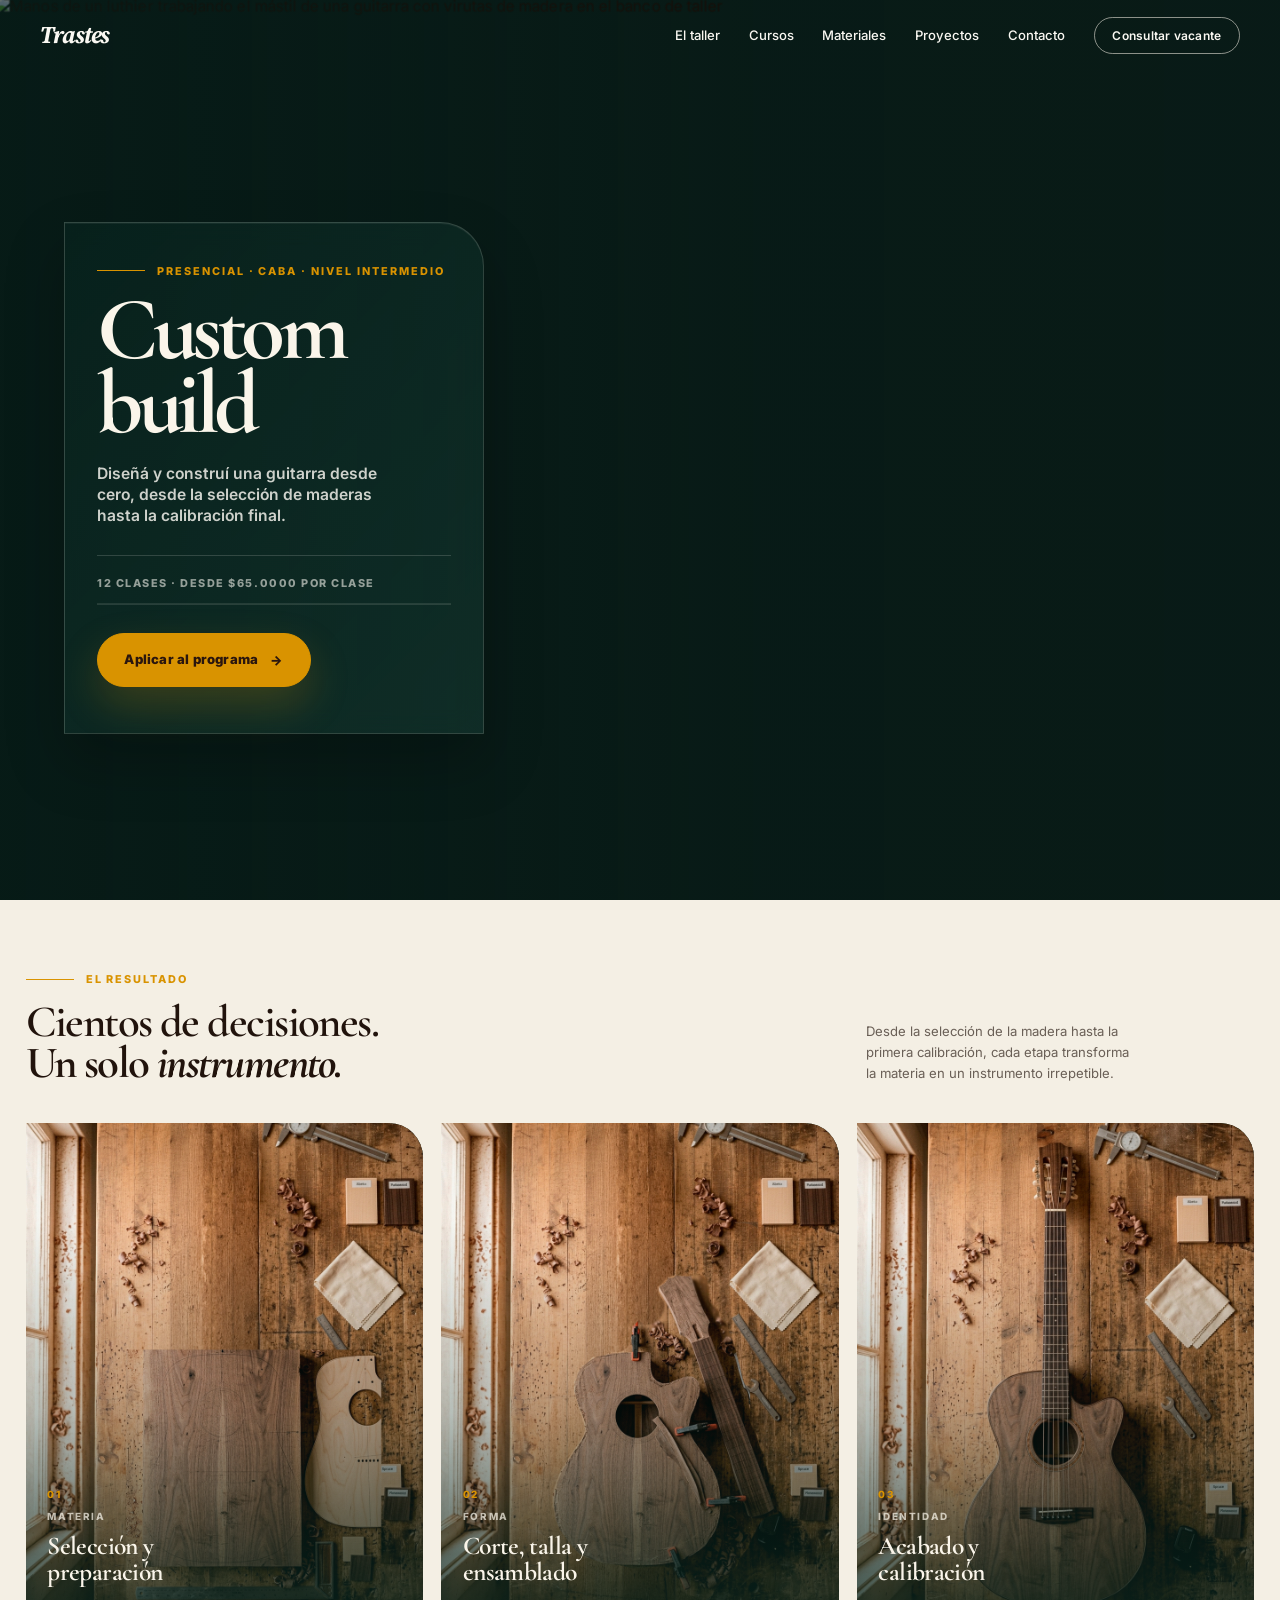
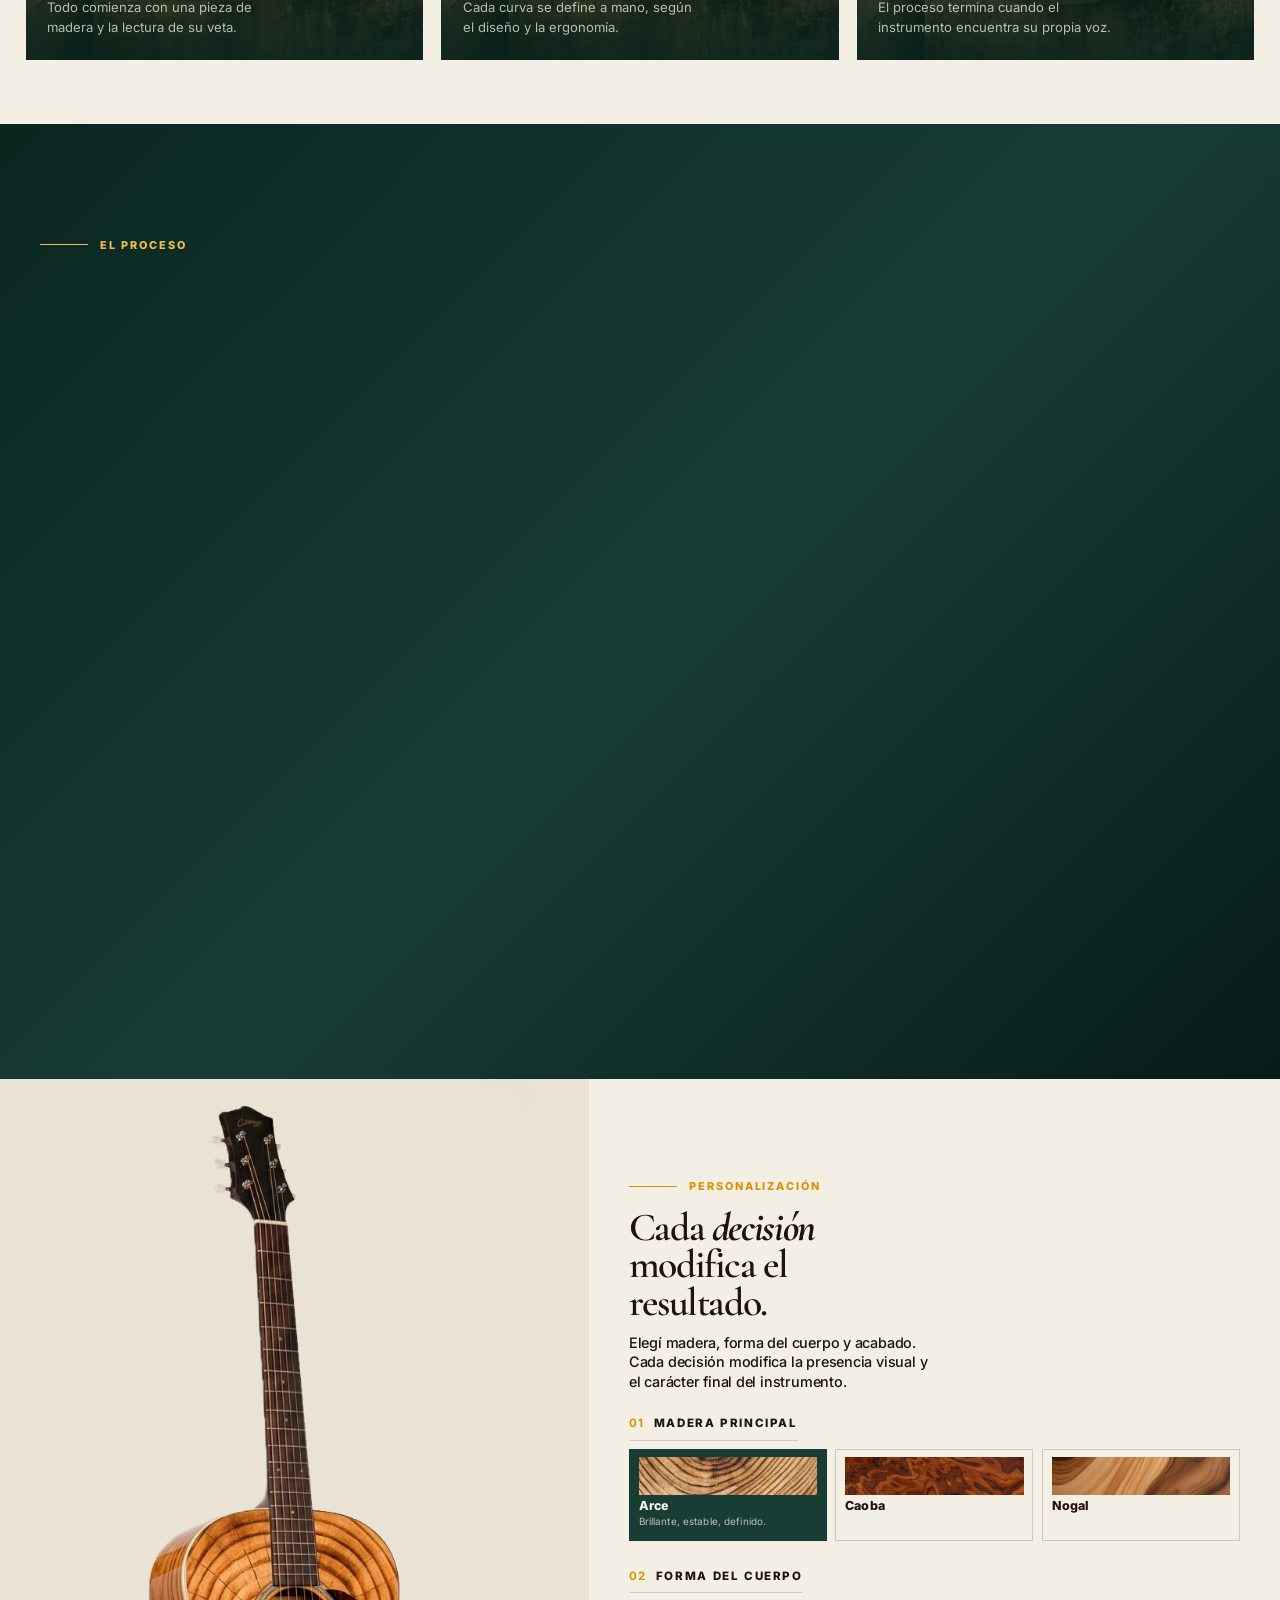
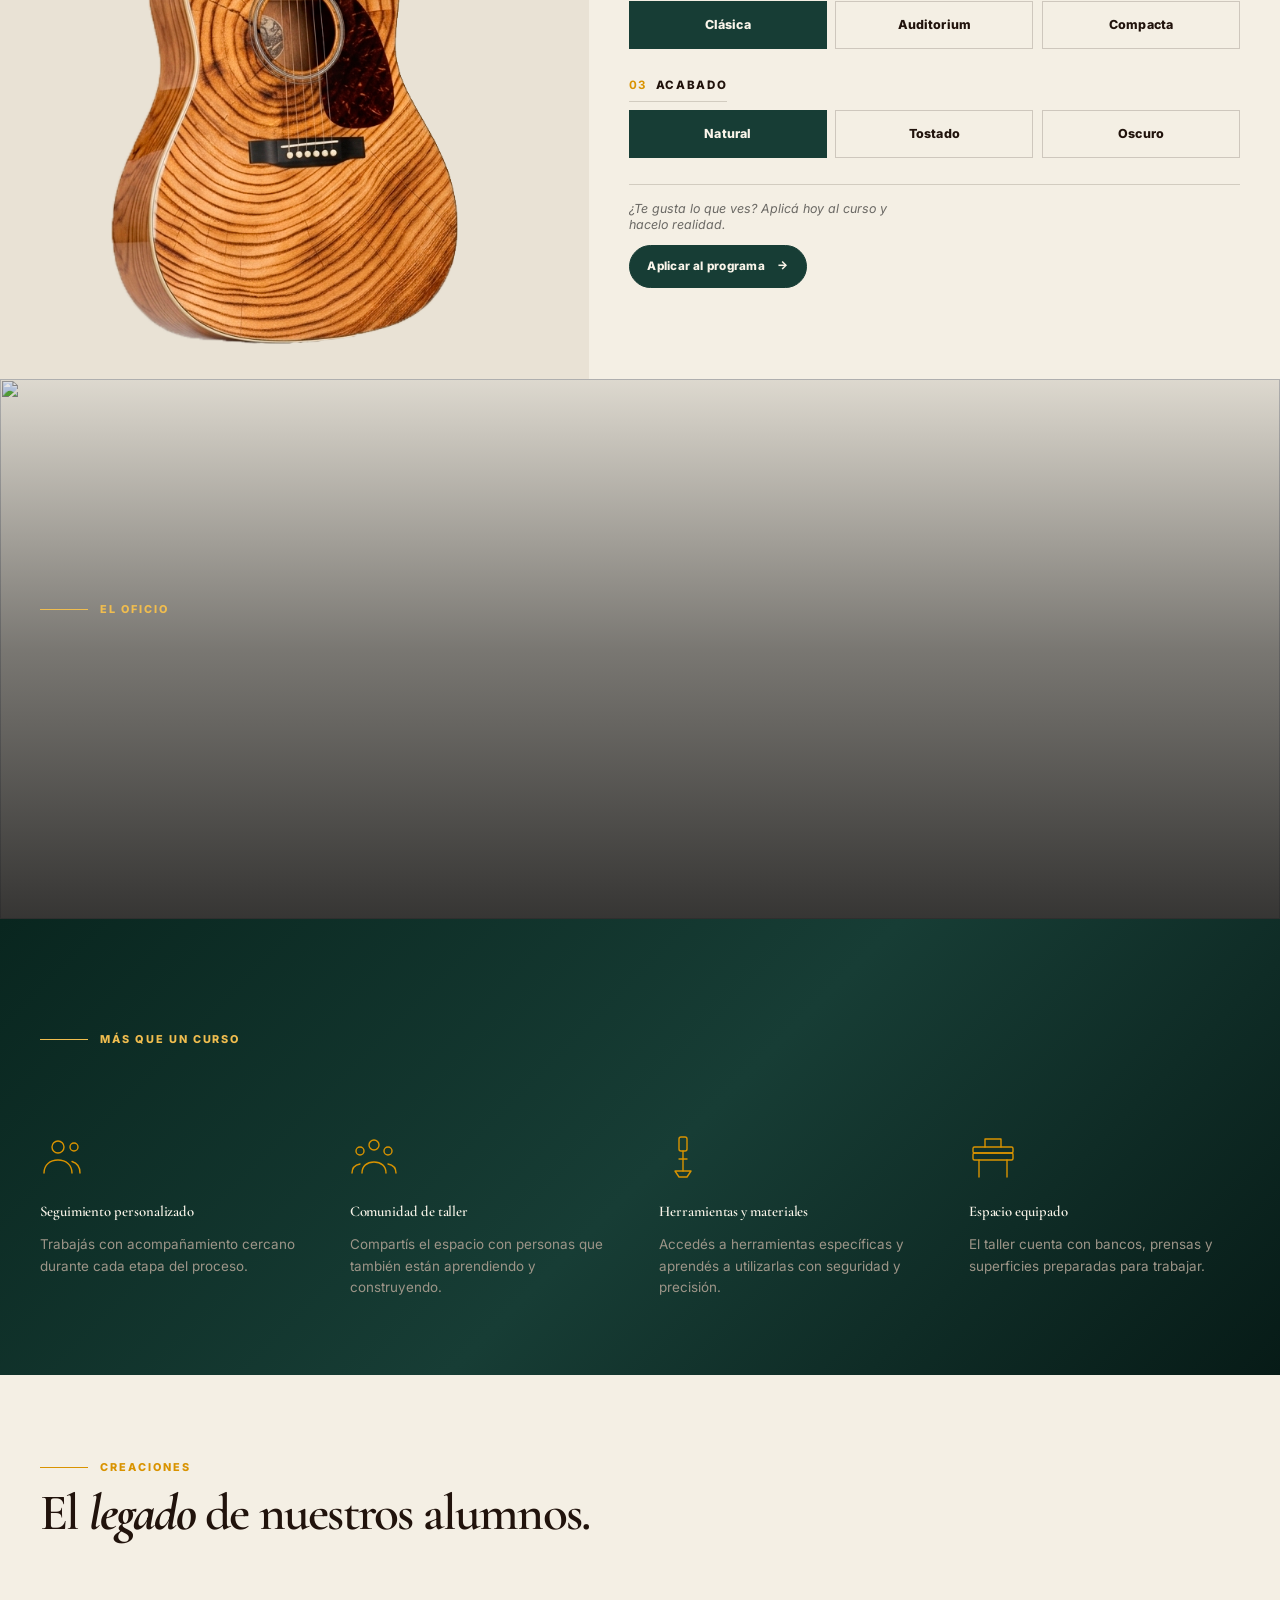
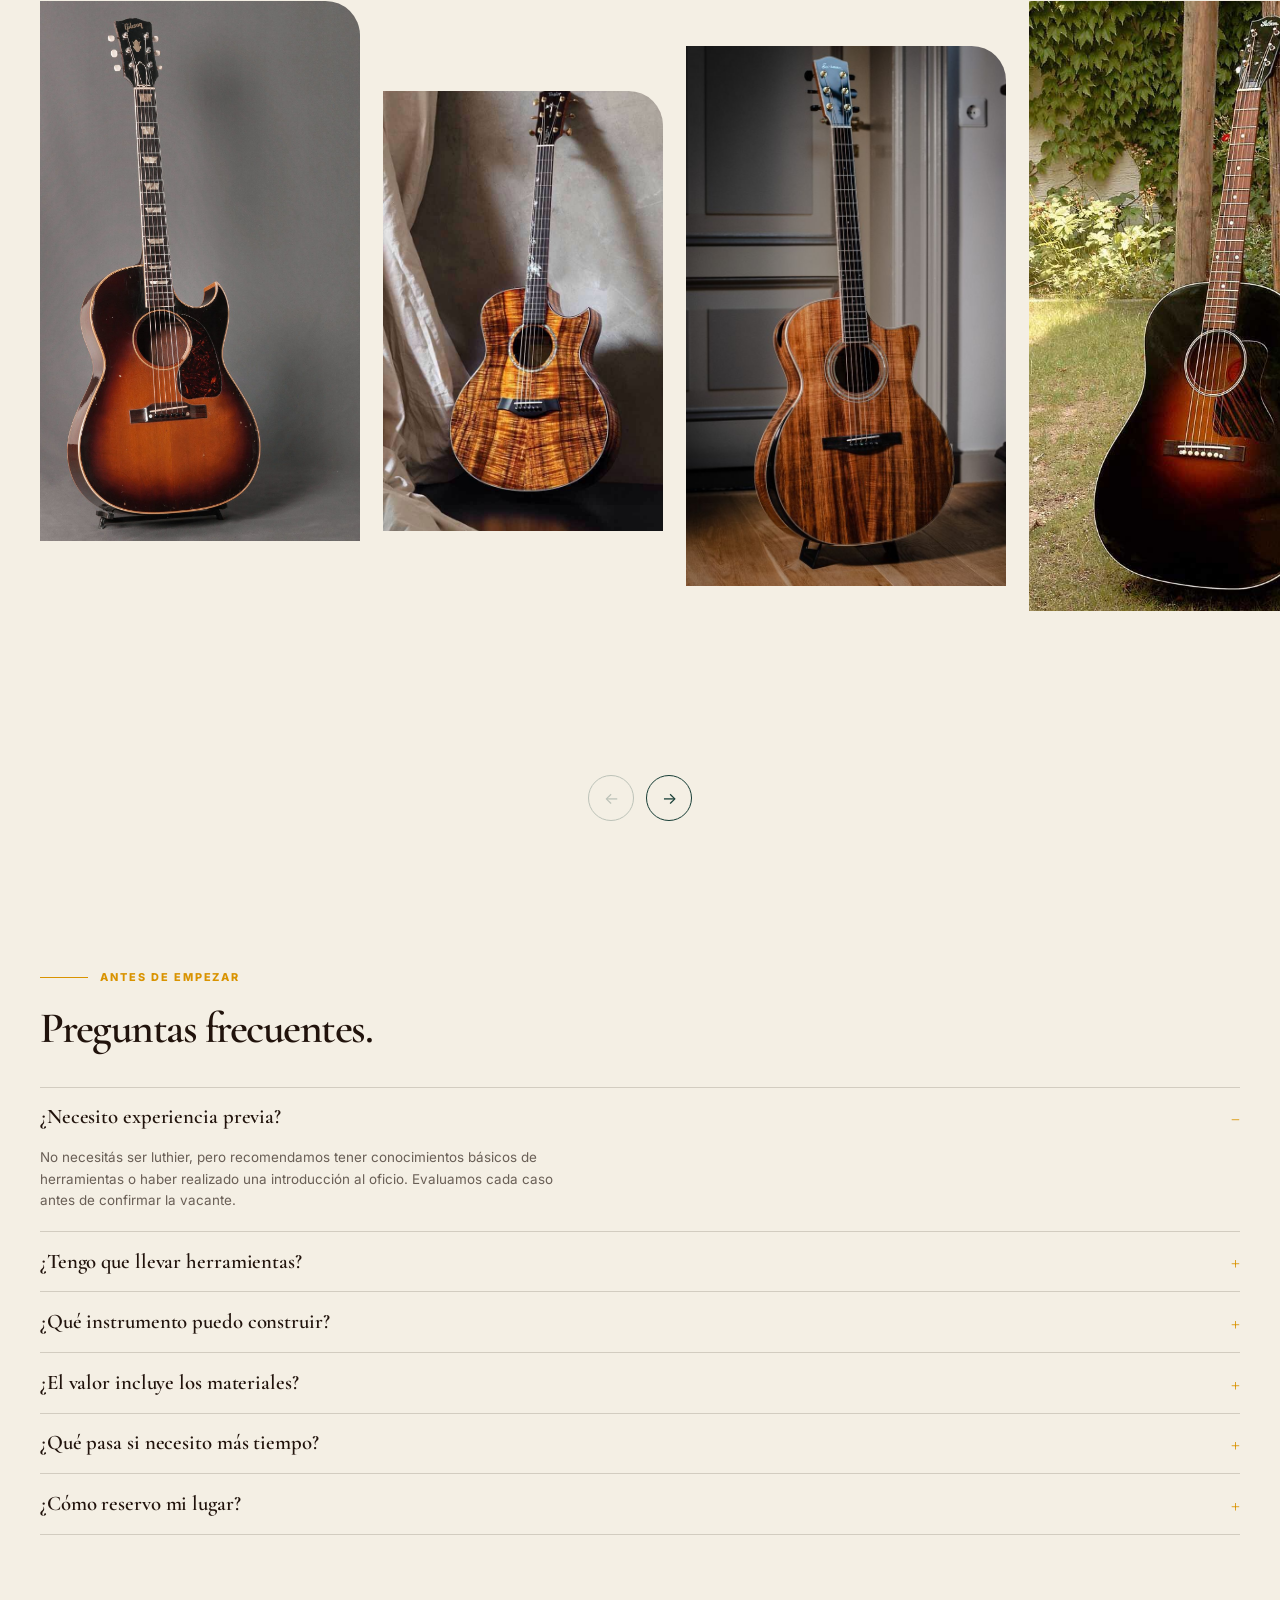
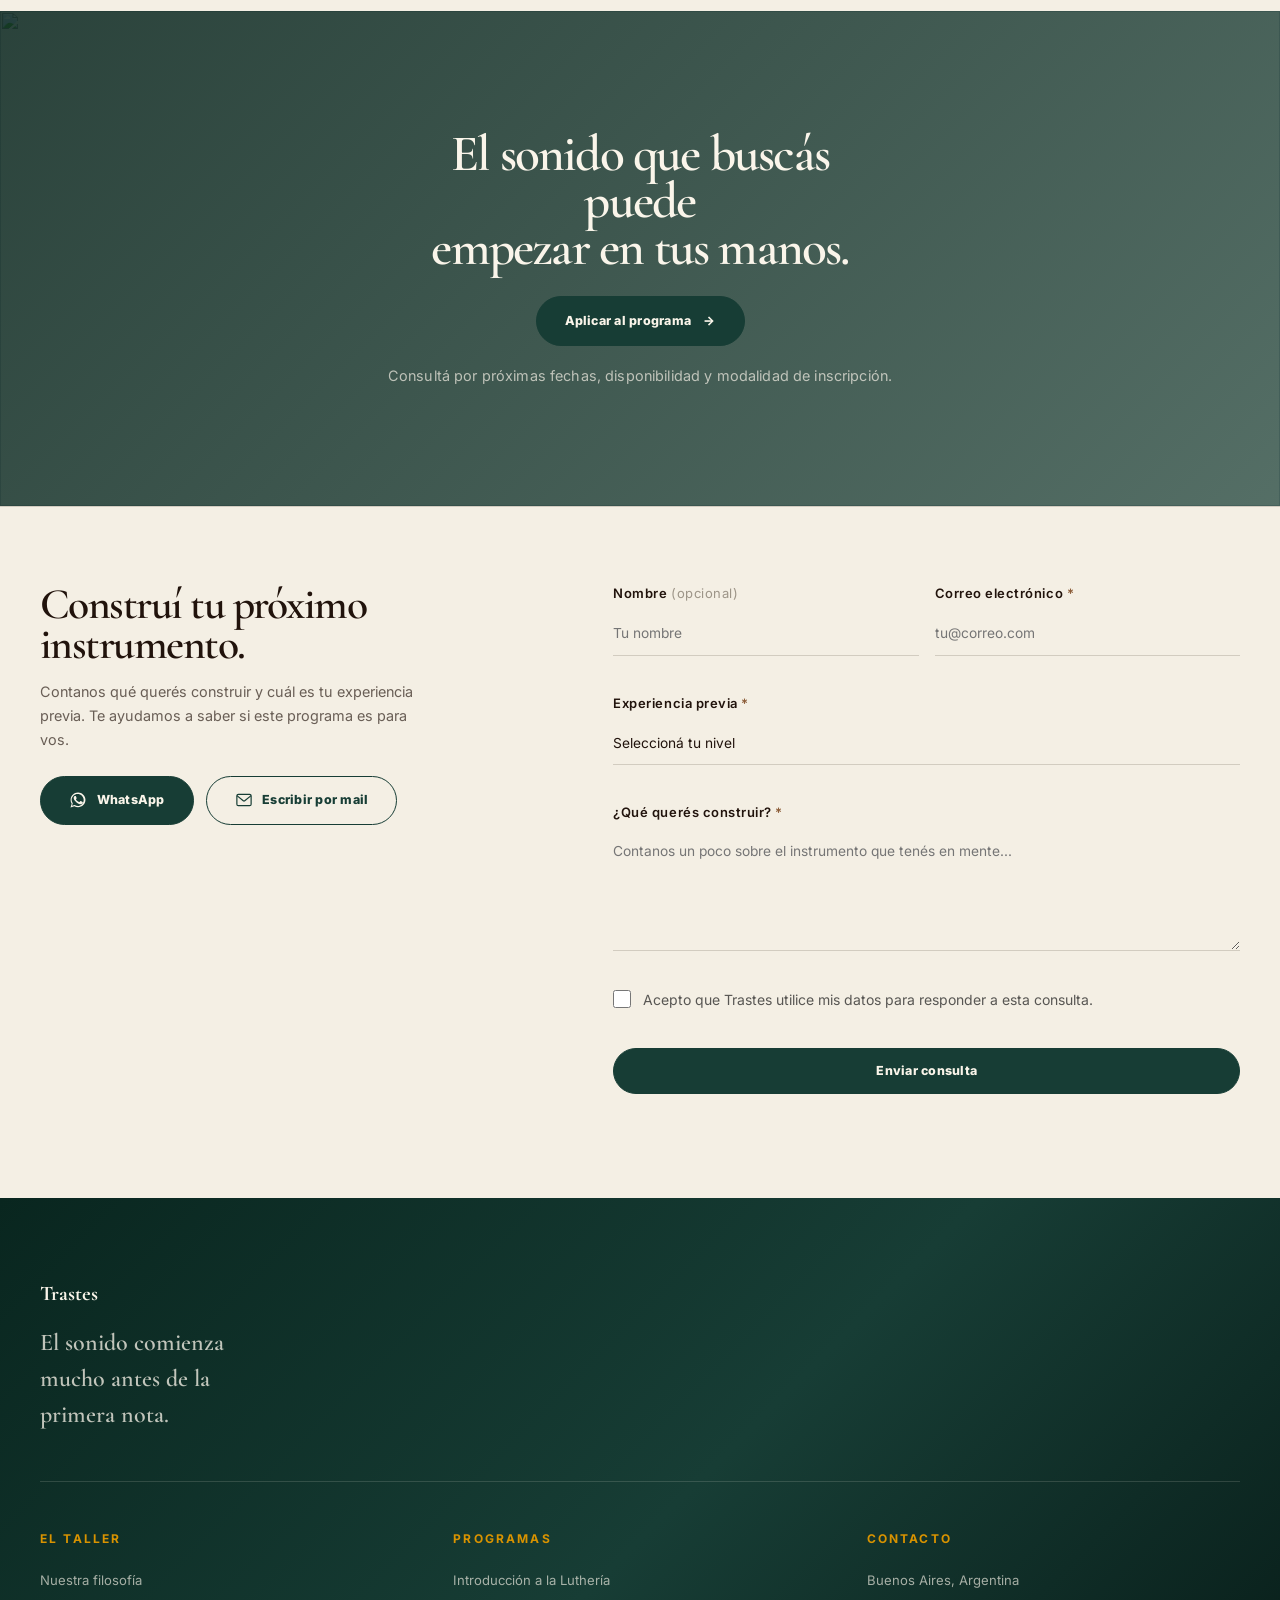
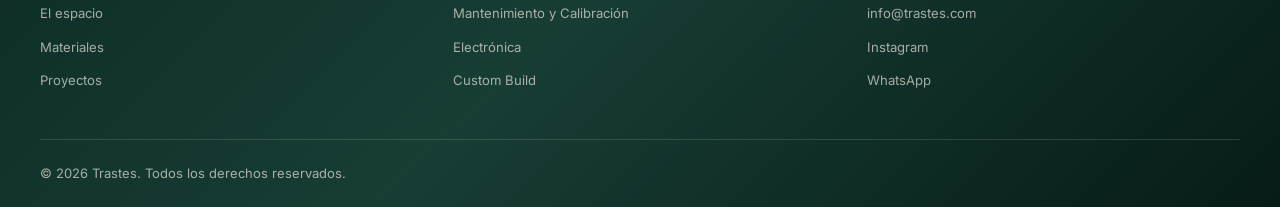
==== commit 7db9b8f0: "Cambio de logo (1)" ====
--- a/custom-build.html
+++ b/custom-build.html
@@ -7,7 +7,7 @@
   <meta name="description" content="Diseñá y construí una guitarra desde cero. Programa presencial de luthería en Buenos Aires. 12 clases, cupos reducidos.">
 <link rel="preconnect" href="https://fonts.googleapis.com">
 <link rel="preconnect" href="https://fonts.gstatic.com" crossorigin>
-
+<link href="https://fonts.googleapis.com/css2?family=Cormorant+Garamond:ital,wght@0,400;0,500;0,600;0,700;1,500;1,600;1,700&family=Inter:wght@300;400;500;600;700;800&family=Source+Serif+4:ital,opsz,wght@1,8..60,600;1,8..60,700&display=swap" rel="stylesheet">
 <link href="https://fonts.googleapis.com/css2?family=Cormorant+Garamond:ital,wght@0,400;0,500;0,600;0,700;1,500;1,600;1,700&family=Inter:wght@300;400;500;600;700;800&display=swap" rel="stylesheet">
   <link rel="stylesheet" href="style.css">
   <!-- Estilos específicos de esta página -->
--- a/style.css
+++ b/style.css
@@ -338,9 +338,9 @@
 
 .logo {
   font-family: var(--font-display);
-  font-size: 1.15rem;
+  font-size: clamp(1.35rem, 1.8vw, 1.75rem);
   font-weight: 800;
-  letter-spacing: -0.01em;
+  letter-spacing: -0.02em;
   color: var(--color-warm-white);
   transition: color 0.4s var(--ease);
   z-index: 101;
@@ -5232,67 +5232,6 @@
 
 
 /* ------------------------------------------------------------
-   4. Marca técnica en hero
-   ------------------------------------------------------------ */
-
-.hero::before {
-  content: "";
-
-  position: absolute;
-  right: clamp(1.5rem, 3vw, 2.5rem);
-  bottom: clamp(1.5rem, 3vw, 2.5rem);
-  z-index: 4;
-
-  width: clamp(58px, 7vw, 96px);
-  height: clamp(58px, 7vw, 96px);
-
-  border-right: 1px solid rgba(250, 245, 234, 0.76);
-  border-bottom: 1px solid rgba(250, 245, 234, 0.76);
-
-  pointer-events: none;
-}
-
-.hero::after {
-  content: "";
-
-  position: absolute;
-  left: 0;
-  right: 0;
-  bottom: 0;
-  z-index: 4;
-
-  height: 18px;
-
-  pointer-events: none;
-
-  opacity: 0.52;
-
-  background-image:
-    repeating-linear-gradient(
-      90deg,
-      rgba(250, 245, 234, 0.5) 0 1px,
-      transparent 1px 18px
-    );
-}
-
-.hero__content::after {
-  content: "TRS–HOME / MADERA · MANOS · SONIDO";
-
-  display: block;
-
-  margin-top: clamp(2rem, 4vw, 3.2rem);
-
-  font-family: var(--font-body);
-  font-size: 0.62rem;
-  font-weight: 800;
-  letter-spacing: 0.16em;
-  text-transform: uppercase;
-
-  color: rgba(250, 245, 234, 0.72);
-}
-
-
-/* ------------------------------------------------------------
    6. Marcas de medición / regla
    ------------------------------------------------------------ */
 
@@ -5885,22 +5824,21 @@
 .footer__bottom {
   border-color: rgba(250, 245, 234, 0.14) !important;
 }
+
 /* ============================================================
-}
-
-/* ============================================================
-   HERO HOME — VERSIÓN FINAL LIMPIA
-   Split verde + imagen, sin superposición de datos
+   HERO HOME — FINAL OPTIMIZADO
+   Imagen full bleed + placa vidriada + movimiento real
+   Nota: no usamos transform !important en .hero__img porque bloquea la animación.
    ============================================================ */
 
 :root {
-  --color-workshop-green-dark: #062D27;
-  --color-cream-soft: var(--color-warm-white, #FAF8F2);
-  --hero-left-width: 52vw;
-  --hero-image-width: 48vw;
-}
-
-/* Oculta la marquee si quedó en el HTML */
+  --home-glass-width: min(41vw, 640px);
+  --home-glass-green-dark: #062D27;
+  --home-glass-green: #173D35;
+  --home-hero-cream: #FAF8F2;
+}
+
+/* Oculta la marquee si quedó cargada en el HTML */
 .marquee {
   display: none !important;
 }
@@ -5913,442 +5851,40 @@
   height: 100svh !important;
   min-height: 720px !important;
 
-  display: grid !important;
-  grid-template-columns: minmax(560px, var(--hero-left-width)) minmax(0, 1fr) !important;
-  align-items: stretch !important;
-
+  display: block !important;
   overflow: hidden !important;
-
-  background: var(--color-workshop-green-dark) !important;
-  color: var(--color-cream-soft) !important;
-}
-
-/* Panel verde izquierdo */
-.hero::before {
-  content: "";
-  position: absolute;
-  inset: 0 auto 0 0;
-  z-index: 0;
-
-  width: var(--hero-left-width);
-
-  background:
-    radial-gradient(
-      circle at 14% 78%,
-      rgba(217, 147, 0, 0.14),
-      transparent 34%
-    ),
-    linear-gradient(
-      135deg,
-      var(--color-workshop-green-dark) 0%,
-      var(--color-workshop-green) 58%,
-      #071B17 100%
-    );
-
-  pointer-events: none;
-}
-
-/* Columna de texto: queda siempre dentro del bloque verde */
-.hero__content {
-  position: relative !important;
-  z-index: 2 !important;
-  grid-column: 1 !important;
-
-  width: 100% !important;
-  max-width: none !important;
-  min-height: 100% !important;
-  margin: 0 !important;
-
-  padding:
-    clamp(6.8rem, 10vh, 8.5rem)
-    clamp(3rem, 4.8vw, 5.5rem)
-    clamp(3rem, 5vh, 4.5rem) !important;
-
-  display: flex !important;
-  flex-direction: column !important;
-  justify-content: center !important;
-  align-items: flex-start !important;
-
-  overflow: visible !important;
-}
-
-/* Imagen derecha: nunca queda debajo del texto */
+  isolation: isolate !important;
+
+  background: var(--home-glass-green-dark) !important;
+  color: var(--home-hero-cream) !important;
+}
+
+/* Limpiamos marcas heredadas del hero */
+.hero::before,
+.hero::after {
+  content: none !important;
+  display: none !important;
+}
+
+/* Imagen a pantalla completa */
 .hero__media {
-  position: relative !important;
-  z-index: 1 !important;
-  grid-column: 2 !important;
+  position: absolute !important;
+  inset: 0 !important;
+  z-index: 0 !important;
 
   width: 100% !important;
   height: 100% !important;
-  min-height: 100% !important;
+  min-height: 0 !important;
 
   overflow: hidden !important;
 
-  background: var(--color-sound-yellow) !important;
-}
-
-.hero__img {
-  width: 100% !important;
-  height: 100% !important;
-
-  display: block !important;
-
-  object-fit: cover !important;
-  object-position: 58% center !important;
-
-  transform: scale(1.08) translate3d(0, 0, 0) !important;
-  transform-origin: 55% center !important;
-
-  animation: heroImageDrift 8s ease-in-out infinite alternate !important;
-  will-change: transform !important;
-}
-
-/* Profundidad sobre la imagen, sin taparla */
-.hero__overlay {
-  position: absolute !important;
-  inset: 0 !important;
-  z-index: 2 !important;
-
-  pointer-events: none !important;
-
-  background:
-    radial-gradient(
-      circle at 60% 42%,
-      rgba(250, 245, 234, 0.12),
-      transparent 32%
-    ),
-    linear-gradient(
-      90deg,
-      rgba(6, 45, 39, 0.24) 0%,
-      rgba(6, 45, 39, 0.08) 22%,
-      rgba(6, 45, 39, 0) 48%
-    ) !important;
-}
-
-.hero__title {
-  width: 100% !important;
-  max-width: 10.6ch !important;
-  margin: 0 !important;
-
-  font-family: var(--font-display) !important;
-  font-size: clamp(5rem, 6.35vw, 7.15rem) !important;
-  font-weight: 700 !important;
-  line-height: 0.9 !important;
-  letter-spacing: -0.055em !important;
-  text-transform: none !important;
-
-  color: var(--color-cream-soft) !important;
-}
-
-.hero__title-line {
-  display: block !important;
-  width: 100% !important;
-  white-space: nowrap !important;
-}
-
-.hero__title-line + .hero__title-line {
-  margin-top: 0.06em !important;
-}
-
-.hero__title em {
-  display: inline !important;
-  font-style: italic !important;
-  font-weight: 700 !important;
-  letter-spacing: -0.055em !important;
-}
-
-.hero__subtitle {
-  max-width: 29ch !important;
-  margin-top: clamp(1.4rem, 2.2vw, 2rem) !important;
-
-  font-family: var(--font-body) !important;
-  font-size: clamp(1rem, 1.18vw, 1.22rem) !important;
-  font-weight: 650 !important;
-  line-height: 1.28 !important;
-  letter-spacing: -0.02em !important;
-
-  color: rgba(250, 245, 234, 0.88) !important;
-}
-
-.hero__actions {
-  display: flex !important;
-  align-items: center !important;
-  margin-top: clamp(1.65rem, 2.7vw, 2.4rem) !important;
-}
-
-.hero__cta,
-.hero .btn--primary {
-  width: fit-content !important;
-  background: var(--color-sound-yellow) !important;
-  border-color: var(--color-sound-yellow) !important;
-  color: var(--color-deep-brown) !important;
-  box-shadow: 0 18px 42px rgba(217, 147, 0, 0.22) !important;
-}
-
-.hero__cta:hover,
-.hero .btn--primary:hover {
-  background: var(--color-cream-soft) !important;
-  border-color: var(--color-cream-soft) !important;
-  color: var(--color-workshop-green) !important;
-}
-
-.hero__content::after {
-  content: "TRS-HOME / MADERA · MANOS · SONIDO";
-
-  display: block;
-  margin-top: clamp(2rem, 4.8vh, 3.8rem);
-
-  font-family: var(--font-body);
-  font-size: 0.62rem;
-  font-weight: 800;
-  letter-spacing: 0.2em;
-  line-height: 1.4;
-  text-transform: uppercase;
-
-  color: rgba(250, 245, 234, 0.58);
-}
-
-.hero__scroll-cue {
-  display: none !important;
-}
-
-@keyframes heroImageDrift {
-  0% {
-    transform: scale(1.08) translate3d(0, 0, 0);
-  }
-
-  100% {
-    transform: scale(1.14) translate3d(-18px, -10px, 0);
-  }
-}
-
-/* Header sobre hero */
-.header {
-  mix-blend-mode: normal !important;
-}
-
-.header:not(.is-scrolled) .logo,
-.header:not(.is-scrolled) .nav__link,
-.header:not(.is-scrolled) .nav__cta {
-  color: var(--color-cream-soft) !important;
-}
-
-.header:not(.is-scrolled) .nav__cta {
-  border-color: rgba(250, 245, 234, 0.55) !important;
-}
-
-/* Ajuste para pantallas medianas: no se pisan título e imagen */
-@media (max-width: 1180px) {
-  :root {
-    --hero-left-width: 54vw;
-  }
-
-  .hero {
-    grid-template-columns: minmax(520px, var(--hero-left-width)) minmax(0, 1fr) !important;
-  }
-
-  .hero__title {
-    font-size: clamp(4.2rem, 6vw, 6.25rem) !important;
-  }
-
-  .hero__img {
-    object-position: 62% center !important;
-  }
-}
-
-/* Tablet / mobile: pasa a hero con imagen de fondo y texto arriba */
-@media (max-width: 900px) {
-  .hero {
-    height: 100svh !important;
-    min-height: 680px !important;
-
-    display: block !important;
-    background: var(--color-workshop-green-dark) !important;
-  }
-
-  .hero::before {
-    width: 100% !important;
-    background:
-      linear-gradient(
-        180deg,
-        rgba(6, 45, 39, 0.9) 0%,
-        rgba(6, 45, 39, 0.58) 50%,
-        rgba(6, 45, 39, 0.86) 100%
-      ) !important;
-    z-index: 1 !important;
-  }
-
-  .hero__media {
-    position: absolute !important;
-    inset: 0 !important;
-    width: 100% !important;
-    height: 100% !important;
-  }
-
-  .hero__img {
-    object-position: 64% center !important;
-    animation: heroImageDriftMobile 9s ease-in-out infinite alternate !important;
-  }
-
-  .hero__overlay {
-    background:
-      linear-gradient(
-        180deg,
-        rgba(6, 45, 39, 0.82) 0%,
-        rgba(6, 45, 39, 0.28) 48%,
-        rgba(6, 45, 39, 0.9) 100%
-      ) !important;
-  }
-
-  .hero__content {
-    width: 100% !important;
-    min-height: 100% !important;
-
-    padding:
-      7rem
-      var(--container-pad)
-      3rem !important;
-
-    justify-content: center !important;
-  }
-
-  .hero__title {
-    max-width: 9.5ch !important;
-    font-size: clamp(3.4rem, 13vw, 5.4rem) !important;
-  }
-
-  .hero__title-line {
-    white-space: normal !important;
-  }
-
-  .hero__subtitle {
-    max-width: 27ch !important;
-    font-size: clamp(0.98rem, 3.6vw, 1.2rem) !important;
-  }
-}
-
-@media (max-width: 520px) {
-  .hero {
-    min-height: 640px !important;
-  }
-
-  .hero__content {
-    padding:
-      6.5rem
-      1.25rem
-      2.25rem !important;
-  }
-
-  .hero__title {
-    max-width: 9ch !important;
-    font-size: clamp(2.75rem, 12vw, 3.7rem) !important;
-    line-height: 0.92 !important;
-  }
-
-  .hero__subtitle {
-    max-width: 24ch !important;
-  }
-
-  .hero__content::after {
-    margin-top: 2rem;
-    font-size: 0.56rem;
-    letter-spacing: 0.16em;
-  }
-}
-
-@keyframes heroImageDriftMobile {
-  0% {
-    transform: scale(1.08) translate3d(0, 0, 0);
-  }
-
-  100% {
-    transform: scale(1.13) translate3d(-10px, -8px, 0);
-  }
-}
-
-@media (prefers-reduced-motion: reduce) {
-  .hero__img {
-    animation: none !important;
-    transform: scale(1.08) !important;
-  }
-}
-/* ============================================================
-   FIX HERO HOME — SPLIT REAL SIN QUE SE ROMPA LA IMAGEN
-   Pegarlo último de todo en style.css
-   ============================================================ */
-
-:root {
-  --hero-left-width: 52vw;
-  --hero-green-dark: #062D27;
-  --hero-green: #173D35;
-  --hero-cream: #FAF8F2;
-}
-
-/* Hero a pantalla completa */
-.hero {
-  position: relative !important;
-
-  width: 100% !important;
-  height: 100vh !important;
-  height: 100svh !important;
-  min-height: 720px !important;
-
-  display: block !important;
-  overflow: hidden !important;
-
-  background: var(--hero-green-dark) !important;
-  color: var(--hero-cream) !important;
-}
-
-/* Bloque verde izquierdo */
-.hero::before {
-  content: "" !important;
-
-  position: absolute !important;
-  top: 0 !important;
-  left: 0 !important;
-  bottom: 0 !important;
-  z-index: 0 !important;
-
-  width: var(--hero-left-width) !important;
-
-  background:
-    radial-gradient(
-      circle at 14% 78%,
-      rgba(217, 147, 0, 0.15),
-      transparent 34%
-    ),
-    linear-gradient(
-      135deg,
-      var(--hero-green-dark) 0%,
-      var(--hero-green) 58%,
-      #071B17 100%
-    ) !important;
-
-  pointer-events: none !important;
-}
-
-/* Imagen derecha: ocupa toda la altura, no queda arriba */
-.hero__media {
-  position: absolute !important;
-
-  top: 0 !important;
-  right: 0 !important;
-  bottom: 0 !important;
-  left: var(--hero-left-width) !important;
-
-  z-index: 1 !important;
-
-  width: auto !important;
-  height: auto !important;
-  min-height: 0 !important;
-
-  overflow: hidden !important;
-
   background: var(--color-sound-yellow, #D99300) !important;
-}
-
-/* Imagen con movimiento real */
+
+  transform: none !important;
+  animation: none !important;
+}
+
+/* Movimiento real: la animación pisa el transform porque NO usamos transform !important */
 .hero__img {
   position: absolute !important;
   inset: 0 !important;
@@ -6357,390 +5893,26 @@
   height: 100% !important;
 
   display: block !important;
+  opacity: 1 !important;
+  visibility: visible !important;
 
   object-fit: cover !important;
-  object-position: 63% center !important;
-
-  transform: scale(1.08) translate3d(0, 0, 0) !important;
-  transform-origin: 58% center !important;
-
-  animation: heroImageDriftFixed 8s ease-in-out infinite alternate !important;
-  will-change: transform !important;
-}
-
-/* Overlay solo sobre la imagen */
-.hero__overlay {
-  position: absolute !important;
-  inset: 0 !important;
-  z-index: 2 !important;
-
-  pointer-events: none !important;
-
-  background:
-    radial-gradient(
-      circle at 62% 42%,
-      rgba(250, 245, 234, 0.14),
-      transparent 34%
-    ),
-    linear-gradient(
-      90deg,
-      rgba(6, 45, 39, 0.26) 0%,
-      rgba(6, 45, 39, 0.08) 22%,
-      rgba(6, 45, 39, 0) 50%
-    ) !important;
-}
-
-/* Contenido: vive solo dentro del bloque verde */
-.hero__content {
-  position: relative !important;
-  z-index: 3 !important;
-
-  width: var(--hero-left-width) !important;
-  max-width: none !important;
-  min-height: 100% !important;
-
-  margin: 0 !important;
-
-  padding:
-    clamp(6.8rem, 10vh, 8.5rem)
-    clamp(3.2rem, 5vw, 5.8rem)
-    clamp(3rem, 5vh, 4.5rem)
-    clamp(3.2rem, 5vw, 5.8rem) !important;
-
-  display: flex !important;
-  flex-direction: column !important;
-  justify-content: center !important;
-  align-items: flex-start !important;
-
-  overflow: visible !important;
-}
-
-/* Título contenido: no pisa imagen */
-.hero__title {
-  width: 100% !important;
-  max-width: 9.6ch !important;
-
-  margin: 0 !important;
-
-  font-family: var(--font-display) !important;
-  font-size: clamp(4.8rem, 6.1vw, 7rem) !important;
-  font-weight: 700 !important;
-  line-height: 0.92 !important;
-  letter-spacing: -0.055em !important;
-  text-transform: none !important;
-
-  color: var(--hero-cream) !important;
-}
-
-.hero__title-line {
-  display: block !important;
-  width: 100% !important;
-  white-space: nowrap !important;
-}
-
-.hero__title-line + .hero__title-line {
-  margin-top: 0.08em !important;
-}
-
-.hero__title em {
-  display: inline !important;
-  font-style: italic !important;
-  font-weight: 700 !important;
-}
-
-/* Bajada */
-.hero__subtitle {
-  max-width: 29ch !important;
-
-  margin-top: clamp(1.4rem, 2.2vw, 2rem) !important;
-
-  font-size: clamp(1rem, 1.15vw, 1.22rem) !important;
-  font-weight: 650 !important;
-  line-height: 1.28 !important;
-  letter-spacing: -0.02em !important;
-
-  color: rgba(250, 245, 234, 0.88) !important;
-}
-
-/* CTA */
-.hero__actions {
-  display: flex !important;
-  align-items: center !important;
-
-  margin-top: clamp(1.65rem, 2.7vw, 2.4rem) !important;
-}
-
-.hero__cta,
-.hero .btn--primary {
-  width: fit-content !important;
-
-  background: var(--color-sound-yellow, #D99300) !important;
-  border-color: var(--color-sound-yellow, #D99300) !important;
-  color: var(--color-deep-brown, #2A160E) !important;
-
-  box-shadow: 0 18px 42px rgba(217, 147, 0, 0.22) !important;
-}
-
-/* Microcopy inferior */
-.hero__content::after {
-  content: "TRS-HOME / MADERA · MANOS · SONIDO" !important;
-
-  display: block !important;
-
-  margin-top: clamp(2rem, 4.8vh, 3.8rem) !important;
-
-  font-size: 0.62rem !important;
-  font-weight: 800 !important;
-  letter-spacing: 0.2em !important;
-  line-height: 1.4 !important;
-  text-transform: uppercase !important;
-
-  color: rgba(250, 245, 234, 0.58) !important;
-}
-
-/* Animación */
-@keyframes heroImageDriftFixed {
-  0% {
-    transform: scale(1.08) translate3d(0, 0, 0);
-  }
-
-  100% {
-    transform: scale(1.14) translate3d(-18px, -10px, 0);
-  }
-}
-
-/* Header arriba */
-.header {
-  z-index: 100 !important;
-}
-
-/* Mobile/tablet */
-@media (max-width: 900px) {
-  :root {
-    --hero-left-width: 100%;
-  }
-
-  .hero {
-    height: 100svh !important;
-    min-height: 680px !important;
-  }
-
-  .hero::before {
-    width: 100% !important;
-    z-index: 2 !important;
-
-    background:
-      linear-gradient(
-        180deg,
-        rgba(6, 45, 39, 0.88) 0%,
-        rgba(6, 45, 39, 0.42) 48%,
-        rgba(6, 45, 39, 0.9) 100%
-      ) !important;
-  }
-
-  .hero__media {
-    inset: 0 !important;
-    z-index: 1 !important;
-  }
-
-  .hero__img {
-    object-position: 64% center !important;
-  }
-
-  .hero__content {
-    width: 100% !important;
-    min-height: 100% !important;
-
-    padding:
-      7rem
-      var(--container-pad)
-      3rem !important;
-  }
-
-  .hero__title {
-    max-width: 9.5ch !important;
-    font-size: clamp(3.4rem, 13vw, 5.4rem) !important;
-  }
-
-  .hero__title-line {
-    white-space: normal !important;
-  }
-
-  .hero__subtitle {
-    max-width: 27ch !important;
-  }
-}
-/* ============================================================
-   AJUSTE HERO HOME — BLOQUE VERDE MÁS ANGOSTO + ANIMACIÓN VISIBLE
-   Pegar último de todo
-   ============================================================ */
-
-:root {
-  --hero-left-width: 46vw;
-}
-
-/* El verde termina más a la izquierda */
-.hero::before {
-  width: var(--hero-left-width) !important;
-}
-
-/* La imagen empieza antes, así gana más presencia */
-.hero__media {
-  left: var(--hero-left-width) !important;
-  right: 0 !important;
-  top: 0 !important;
-  bottom: 0 !important;
-
-  transform-origin: center center !important;
-  animation: heroMediaFloatVisible 7s ease-in-out infinite alternate !important;
-  will-change: transform !important;
-}
-
-/* La columna de texto acompaña el nuevo ancho */
-.hero__content {
-  width: var(--hero-left-width) !important;
-}
-
-/* Ajuste para que el título siga entrando cómodo dentro del verde */
-.hero__title {
-  max-width: 8.8ch !important;
-  font-size: clamp(4.5rem, 5.7vw, 6.6rem) !important;
-}
-
-/* La imagen se reencuadra para que la guitarra sea más protagonista */
-.hero__img {
-  object-fit: cover !important;
-  object-position: 58% center !important;
-}
-
-/* Movimiento visible: animamos el contenedor de la imagen,
-   no la imagen, porque el transform de .hero__img estaba pisado */
-@keyframes heroMediaFloatVisible {
-  0% {
-    transform: scale(1) translate3d(0, 0, 0);
-  }
-
-  100% {
-    transform: scale(1.035) translate3d(-18px, -8px, 0);
-  }
-}
-/* ============================================================
-   HOME HERO — TÍTULO MÁS PROTAGONISTA
-   ============================================================ */
-
-:root {
-  /* Mantiene el verde un poco antes de la mitad */
-  --hero-left-width: 46vw;
-}
-
-/* Más aire interno para que el título grande no toque el corte */
-.hero__content {
-  padding-left: clamp(3.4rem, 5.2vw, 6.2rem) !important;
-  padding-right: clamp(2rem, 3vw, 3.2rem) !important;
-}
-
-/* Título más grande, pero contenido dentro del bloque verde */
-.hero__title {
-  max-width: 9.8ch !important;
-
-  font-size: clamp(5.2rem, 6.65vw, 8.1rem) !important;
-  line-height: 0.88 !important;
-  letter-spacing: -0.058em !important;
-}
-
-/* Evita que vuelva a partir “Instrumentos” */
-.hero__title-line {
-  white-space: nowrap !important;
-}
-
-/* La segunda línea puede ser un poco más editorial */
-.hero__title-line + .hero__title-line {
-  margin-top: 0.03em !important;
-}
-
-.hero__title em {
-  font-style: italic !important;
-}
-
-/* Un poco más de presencia de imagen */
-.hero__img {
-  object-position: 57% center !important;
-}
-/* ============================================================
-   HOME HERO — transición suave entre verde e imagen
-   ============================================================ */
-
-:root {
-  /* El contenido sigue viviendo en el verde */
-  --hero-left-width: 45vw;
-
-  /* La imagen empieza antes, por debajo del verde */
-  --hero-image-start: 38vw;
-}
-
-/* Hero base */
-.hero {
-  background: var(--color-workshop-green-dark, #09261F) !important;
-}
-
-/* Capa verde superior con fundido hacia la imagen */
-.hero::before {
-  content: "" !important;
-  display: block !important;
-
-  position: absolute !important;
-  top: 0 !important;
-  left: 0 !important;
-  bottom: 0 !important;
-  z-index: 2 !important;
-
-  width: 58vw !important;
-
-  pointer-events: none !important;
-
-  background:
-    radial-gradient(
-      circle at 18% 72%,
-      rgba(217, 147, 0, 0.14),
-      transparent 36%
-    ),
-    linear-gradient(
-      100deg,
-      #062D27 0%,
-      #09261F 56%,
-      rgba(9, 38, 31, 0.92) 68%,
-      rgba(9, 38, 31, 0.62) 78%,
-      rgba(9, 38, 31, 0.24) 90%,
-      rgba(9, 38, 31, 0) 100%
-    ) !important;
-}
-
-/* La imagen entra por debajo del verde */
-.hero__media {
-  left: var(--hero-image-start) !important;
-  right: 0 !important;
-  top: 0 !important;
-  bottom: 0 !important;
-
-  z-index: 1 !important;
-
-  overflow: hidden !important;
-
-  animation: heroMediaBreathSoft 8s ease-in-out infinite alternate !important;
-  transform-origin: center center !important;
-  will-change: transform !important;
-}
-
-/* Imagen: un poco más abierta para que no se corte tanto */
-.hero__img {
-  object-fit: cover !important;
-  object-position: 58% center !important;
-
-  transform: scale(1.04) !important;
-  animation: none !important;
-}
-
-/* Overlay cálido sobre la foto, sin corte duro */
+  object-position: 72% center !important;
+
+  transform-origin: 66% center;
+  transform: scale(1.035) translate3d(0, 0, 0);
+
+  animation-name: homeHeroPhotoBreath;
+  animation-duration: 11s;
+  animation-timing-function: ease-in-out;
+  animation-iteration-count: infinite;
+  animation-direction: alternate;
+
+  will-change: transform;
+  backface-visibility: hidden;
+}
+
+/* Overlay suave para lectura, sin apagar la foto */
 .hero__overlay {
   position: absolute !important;
   inset: 0 !important;
@@ -6749,647 +5921,16 @@
   pointer-events: none !important;
 
   background:
-    radial-gradient(
-      circle at 70% 42%,
-      rgba(250, 245, 234, 0.12),
-      transparent 34%
-    ),
     linear-gradient(
       90deg,
-      rgba(9, 38, 31, 0.18) 0%,
-      rgba(9, 38, 31, 0.06) 28%,
-      rgba(9, 38, 31, 0) 58%
-    ) !important;
-}
-
-/* El texto queda siempre por arriba del fundido */
-.hero__content {
-  width: var(--hero-left-width) !important;
-  z-index: 4 !important;
-}
-
-/* Animación visible pero suave */
-@keyframes heroMediaBreathSoft {
-  0% {
-    transform: scale(1) translate3d(0, 0, 0);
-  }
-
-  100% {
-    transform: scale(1.025) translate3d(-10px, -5px, 0);
-  }
-}
-/* ============================================================
-   HOME HERO — FIX FINAL LIMPIO
-   Imagen full bleed + fundido verde suave + título con aire
-   PEGAR ÚLTIMO DE TODO
-   ============================================================ */
-
-:root {
-  --home-hero-green: #062D27;
-  --home-hero-green-soft: #173D35;
-  --home-hero-cream: #FAF8F2;
-
-  /* Ancho real reservado para texto */
-  --home-hero-content-width: 48vw;
-
-  /* El degradado se extiende más que el texto para evitar corte duro */
-  --home-hero-fade-width: 64vw;
-}
-
-/* HERO BASE */
-.hero {
-  position: relative !important;
-
-  width: 100% !important;
-  height: 100vh !important;
-  height: 100svh !important;
-  min-height: 720px !important;
-
-  display: block !important;
-  overflow: hidden !important;
-
-  background: var(--home-hero-green) !important;
-  color: var(--home-hero-cream) !important;
-
-  isolation: isolate !important;
-}
-
-/* Eliminamos marcas viejas heredadas */
-.hero::after {
-  content: none !important;
-  display: none !important;
-}
-
-/* FOTO FULL BLEED: ocupa todo el hero, no empieza en una columna */
-.hero__media {
-  position: absolute !important;
-  inset: 0 !important;
-  z-index: 0 !important;
-
-  width: 100% !important;
-  height: 100% !important;
-  min-height: 0 !important;
-
-  overflow: hidden !important;
-
-  background: var(--color-sound-yellow, #D99300) !important;
-
-  transform: none !important;
-  animation: none !important;
-}
-
-/* Imagen con movimiento visible */
-.hero__img {
-  position: absolute !important;
-  inset: 0 !important;
-
-  width: 100% !important;
-  height: 100% !important;
-
-  display: block !important;
-
-  object-fit: cover !important;
-  object-position: 68% center !important;
-
-  transform: scale(1.035) translate3d(0, 0, 0) !important;
-  transform-origin: 62% center !important;
-
-  animation: homeHeroImageMoveFinal 9s ease-in-out infinite alternate !important;
-  will-change: transform !important;
-}
-
-/* Fundido verde sobre la imagen: ya no hay corte rectangular */
-.hero::before {
-  content: "" !important;
-  display: block !important;
-
-  position: absolute !important;
-  top: 0 !important;
-  left: 0 !important;
-  bottom: 0 !important;
-  z-index: 1 !important;
-
-  width: var(--home-hero-fade-width) !important;
-  height: auto !important;
-
-  border: 0 !important;
-  border-right: 0 !important;
-  border-bottom: 0 !important;
-  outline: 0 !important;
-
-  pointer-events: none !important;
-
-  background:
-    radial-gradient(
-      circle at 18% 72%,
-      rgba(217, 147, 0, 0.16),
-      transparent 36%
-    ),
-    linear-gradient(
-      100deg,
-      var(--home-hero-green) 0%,
-      var(--home-hero-green) 44%,
-      rgba(6, 45, 39, 0.92) 58%,
-      rgba(6, 45, 39, 0.66) 72%,
-      rgba(6, 45, 39, 0.28) 88%,
-      rgba(6, 45, 39, 0) 100%
-    ) !important;
-}
-
-/* Overlay extra sobre la foto, sin líneas ni bordes */
-.hero__overlay {
-  position: absolute !important;
-  inset: 0 !important;
-  z-index: 2 !important;
-
-  border: 0 !important;
-  outline: 0 !important;
-
-  pointer-events: none !important;
-
-  background:
-    radial-gradient(
-      circle at 72% 42%,
-      rgba(250, 245, 234, 0.12),
-      transparent 34%
-    ),
-    linear-gradient(
-      90deg,
-      rgba(6, 45, 39, 0.12) 0%,
-      rgba(6, 45, 39, 0.04) 34%,
-      rgba(6, 45, 39, 0) 62%
-    ) !important;
-}
-
-/* CONTENIDO: con más aire derecho para que no toque el límite */
-.hero__content {
-  position: relative !important;
-  z-index: 3 !important;
-
-  width: var(--home-hero-content-width) !important;
-  max-width: none !important;
-  min-height: 100% !important;
-
-  margin: 0 !important;
-
-  padding:
-    clamp(6.8rem, 10vh, 8.5rem)
-    clamp(3.8rem, 5vw, 6.2rem)
-    clamp(3rem, 5vh, 4.5rem)
-    clamp(4.2rem, 5.4vw, 6.4rem) !important;
-
-  display: flex !important;
-  flex-direction: column !important;
-  justify-content: center !important;
-  align-items: flex-start !important;
-
-  overflow: visible !important;
-}
-
-/* TÍTULO: más aire y sin tocar la transición */
-.hero__title {
-  width: 100% !important;
-  max-width: 8.9ch !important;
-
-  margin: 0 !important;
-
-  font-family: var(--font-display) !important;
-  font-size: clamp(4.8rem, 5.8vw, 7.15rem) !important;
-  font-weight: 700 !important;
-  line-height: 0.88 !important;
-  letter-spacing: -0.055em !important;
-  text-transform: none !important;
-
-  color: var(--home-hero-cream) !important;
-}
-
-.hero__title-line {
-  display: block !important;
-  width: 100% !important;
-  white-space: nowrap !important;
-}
-
-.hero__title-line + .hero__title-line {
-  margin-top: 0.05em !important;
-}
-
-.hero__title em {
-  display: inline !important;
-  font-style: italic !important;
-  font-weight: 700 !important;
-}
-
-/* BAJADA */
-.hero__subtitle {
-  max-width: 29ch !important;
-
-  margin-top: clamp(1.4rem, 2.2vw, 2rem) !important;
-
-  font-family: var(--font-body) !important;
-  font-size: clamp(1rem, 1.15vw, 1.22rem) !important;
-  font-weight: 650 !important;
-  line-height: 1.28 !important;
-  letter-spacing: -0.02em !important;
-
-  color: rgba(250, 245, 234, 0.9) !important;
-}
-
-/* CTA */
-.hero__actions {
-  display: flex !important;
-  align-items: center !important;
-
-  margin-top: clamp(1.65rem, 2.7vw, 2.4rem) !important;
-}
-
-.hero__cta,
-.hero .btn--primary {
-  width: fit-content !important;
-
-  background: var(--color-sound-yellow, #D99300) !important;
-  border-color: var(--color-sound-yellow, #D99300) !important;
-  color: var(--color-deep-brown, #2A160E) !important;
-
-  box-shadow: 0 18px 42px rgba(217, 147, 0, 0.22) !important;
-}
-
-.hero__cta:hover,
-.hero .btn--primary:hover {
-  background: var(--home-hero-cream) !important;
-  border-color: var(--home-hero-cream) !important;
-  color: var(--color-workshop-green, #173D35) !important;
-}
-
-/* Microcopy inferior */
-.hero__content::after {
-  content: "TRS-HOME / MADERA · MANOS · SONIDO" !important;
-
-  display: block !important;
-
-  margin-top: clamp(2rem, 4.8vh, 3.8rem) !important;
-
-  font-family: var(--font-body) !important;
-  font-size: 0.62rem !important;
-  font-weight: 800 !important;
-  letter-spacing: 0.2em !important;
-  line-height: 1.4 !important;
-  text-transform: uppercase !important;
-
-  color: rgba(250, 245, 234, 0.58) !important;
-}
-
-/* Animación real de la imagen */
-@keyframes homeHeroImageMoveFinal {
-  0% {
-    transform: scale(1.035) translate3d(0, 0, 0);
-  }
-
-  100% {
-    transform: scale(1.075) translate3d(-16px, -8px, 0);
-  }
-}
-
-/* Header por encima */
-.header {
-  z-index: 100 !important;
-}
-
-/* MOBILE / TABLET */
-@media (max-width: 900px) {
-  :root {
-    --home-hero-content-width: 100%;
-    --home-hero-fade-width: 100%;
-  }
-
-  .hero {
-    height: 100svh !important;
-    min-height: 680px !important;
-  }
-
-  .hero::before {
-    width: 100% !important;
-
-    background:
-      linear-gradient(
-        180deg,
-        rgba(6, 45, 39, 0.9) 0%,
-        rgba(6, 45, 39, 0.52) 48%,
-        rgba(6, 45, 39, 0.9) 100%
-      ) !important;
-  }
-
-  .hero__img {
-    object-position: 64% center !important;
-  }
-
-  .hero__content {
-    width: 100% !important;
-    min-height: 100% !important;
-
-    padding:
-      7rem
-      var(--container-pad, 1.25rem)
-      3rem !important;
-  }
-
-  .hero__title {
-    max-width: 9.5ch !important;
-    font-size: clamp(3.4rem, 13vw, 5.4rem) !important;
-  }
-
-  .hero__title-line {
-    white-space: normal !important;
-  }
-
-  .hero__subtitle {
-    max-width: 27ch !important;
-  }
-}
-.contact .eyebrow::before {
-  content: none !important;
-  display: none !important;
-}
-
-.contact .eyebrow {
-  justify-content: center;
-  gap: 0;
-}
-/* HERO */
-.hero {
-  position: relative;
-  min-height: 100vh;
-  min-height: 100svh;
-  overflow: hidden;
-  background: #0a2f29;
-  color: #f7f4ed;
-}
-
-.hero__media {
-  position: absolute;
-  inset: 0;
-  z-index: 0;
-}
-
-.hero__img {
-  width: 100%;
-  height: 100%;
-  object-fit: cover;
-  object-position: 72% center;
-  display: block;
-  transform: scale(1.04);
-  animation: heroFloat 10s ease-in-out infinite alternate;
-}
-
-.hero__overlay {
-  position: absolute;
-  inset: 0;
-  background:
-    linear-gradient(
-      90deg,
-      rgba(8, 28, 24, 0.42) 0%,
-      rgba(8, 28, 24, 0.18) 28%,
-      rgba(8, 28, 24, 0.06) 55%,
-      rgba(8, 28, 24, 0.1) 100%
-    );
-}
-
-/* CONTENIDO */
-.hero__content {
-  position: relative;
-  z-index: 2;
-
-  width: min(44vw, 640px);
-  min-height: calc(100vh - 4rem);
-
-  margin: 2rem 0 2rem 4rem;
-  padding: clamp(2.5rem, 4vw, 4rem);
-
-  display: flex;
-  flex-direction: column;
-  justify-content: center;
-  align-items: flex-start;
-
-  border-radius: 0 40px 0 0;
-  border: 1px solid rgba(247, 244, 237, 0.14);
-
-  background:
-    linear-gradient(
-      135deg,
-      rgba(6, 45, 39, 0.82) 0%,
-      rgba(13, 56, 48, 0.72) 52%,
-      rgba(35, 73, 66, 0.46) 100%
-    );
-
-  backdrop-filter: blur(18px) saturate(110%);
-  -webkit-backdrop-filter: blur(18px) saturate(110%);
-
-  box-shadow:
-    0 24px 60px rgba(0, 0, 0, 0.22),
-    inset 0 1px 0 rgba(255, 255, 255, 0.06);
-}
-
-/* brillo / textura tipo vidriado */
-.hero__content::before {
-  content: "";
-  position: absolute;
-  inset: 0;
-  border-radius: inherit;
-  pointer-events: none;
-
-  background:
-    radial-gradient(
-      circle at 20% 25%,
-      rgba(255, 255, 255, 0.08),
-      transparent 28%
-    ),
-    radial-gradient(
-      circle at 78% 75%,
-      rgba(255, 255, 255, 0.05),
-      transparent 24%
-    ),
-    linear-gradient(
-      115deg,
-      rgba(255, 255, 255, 0.06) 0%,
-      rgba(255, 255, 255, 0.02) 32%,
-      transparent 55%
-    );
-}
-
-.hero__content > * {
-  position: relative;
-  z-index: 1;
-}
-
-.hero__title {
-  max-width: 8.5ch;
-  margin: 0;
-  font-size: clamp(4.6rem, 6vw, 7rem);
-  line-height: 0.9;
-}
-
-.hero__subtitle {
-  max-width: 28ch;
-  margin-top: 1.5rem;
-  font-size: clamp(1rem, 1.15vw, 1.2rem);
-  line-height: 1.3;
-}
-
-.hero__actions {
-  margin-top: 2rem;
-}
-
-@keyframes heroFloat {
-  0% {
-    transform: scale(1.04) translate3d(0, 0, 0);
-  }
-  100% {
-    transform: scale(1.08) translate3d(-14px, -6px, 0);
-  }
-}
-/* ============================================================
-   CONTACTO — CENTRADO REAL
-   ============================================================ */
-
-.contact__inner {
-  width: min(100%, 720px);
-  margin-inline: auto;
-  text-align: center;
-}
-
-.contact__inner .eyebrow {
-  display: block !important;
-  width: fit-content;
-  margin: 0 auto 0.75rem !important;
-}
-
-/* Elimina la línea amarilla únicamente en Contacto */
-.contact__inner .eyebrow::before,
-.contact__inner .eyebrow::after {
-  content: none !important;
-  display: none !important;
-}
-
-.contact__title {
-  width: 100%;
-  max-width: 18ch;
-  margin-inline: auto !important;
-  text-align: center;
-}
-
-.contact__copy {
-  width: 100%;
-  max-width: 54ch;
-  margin: var(--space-sm) auto 0;
-  text-align: center;
-}
-
-.contact__actions {
-  width: 100%;
-  justify-content: center;
-  margin-inline: auto;
-}
-/* ============================================================
-   HERO HOME — AJUSTE FINAL
-   Rectángulo vidriado más angosto + imagen full bleed
-   Este bloque pisa todos los hero anteriores.
-   ============================================================ */
-
-:root {
-  --home-glass-width: min(41.5vw, 650px);
-  --home-glass-green-dark: #062D27;
-  --home-glass-green: #173D35;
-  --home-hero-cream: #FAF8F2;
-}
-
-/* La marquee queda anulada si todavía existe en el HTML */
-.marquee {
-  display: none !important;
-}
-
-/* Hero base: imagen a pantalla completa */
-.hero {
-  position: relative !important;
-
-  width: 100% !important;
-  height: 100vh !important;
-  height: 100svh !important;
-  min-height: 720px !important;
-
-  display: block !important;
-  overflow: hidden !important;
-
-  background: var(--home-glass-green-dark) !important;
-  color: var(--home-hero-cream) !important;
-
-  isolation: isolate !important;
-}
-
-/* Sacamos fondos/degradados viejos del hero */
-.hero::before,
-.hero::after {
-  content: none !important;
-  display: none !important;
-}
-
-/* Imagen full bleed */
-.hero__media {
-  position: absolute !important;
-  inset: 0 !important;
-  z-index: 0 !important;
-
-  width: 100% !important;
-  height: 100% !important;
-  min-height: 0 !important;
-
-  overflow: hidden !important;
-
-  background: var(--color-sound-yellow, #D99300) !important;
-
-  transform: none !important;
-  animation: none !important;
-}
-
-/* Imagen con movimiento visible */
-.hero__img {
-  position: absolute !important;
-  inset: 0 !important;
-
-  width: 100% !important;
-  height: 100% !important;
-
-  display: block !important;
-  visibility: visible !important;
-  opacity: 1 !important;
-
-  object-fit: cover !important;
-  object-position: 72% center !important;
-
-  transform: scale(1.035) translate3d(0, 0, 0) !important;
-  transform-origin: 66% center !important;
-
-  animation: homeHeroGlassImageMove 10s ease-in-out infinite alternate !important;
-  will-change: transform !important;
-}
-
-/* Oscurecimiento suave general para lectura, sin corte duro */
-.hero__overlay {
-  position: absolute !important;
-  inset: 0 !important;
-  z-index: 1 !important;
-
-  pointer-events: none !important;
-
-  background:
-    linear-gradient(
-      90deg,
-      rgba(6, 28, 24, 0.26) 0%,
+      rgba(6, 28, 24, 0.24) 0%,
       rgba(6, 28, 24, 0.12) 32%,
       rgba(6, 28, 24, 0.04) 58%,
       rgba(6, 28, 24, 0.08) 100%
     ) !important;
 }
 
-/* Rectángulo vidriado: más angosto para no pisar la foto */
+/* Placa vidriada */
 .hero__content {
   position: relative !important;
   z-index: 3 !important;
@@ -7414,14 +5955,15 @@
   overflow: hidden !important;
 
   border-radius: 0 42px 0 0 !important;
-  border-right: 1px solid rgba(250, 245, 234, 0.14) !important;
+  border: 1px solid rgba(250, 245, 234, 0.14) !important;
+  border-left: 0 !important;
 
   background:
     linear-gradient(
       135deg,
-      rgba(6, 45, 39, 0.86) 0%,
-      rgba(13, 56, 48, 0.76) 52%,
-      rgba(42, 80, 72, 0.46) 100%
+      rgba(6, 45, 39, 0.84) 0%,
+      rgba(13, 56, 48, 0.72) 52%,
+      rgba(42, 80, 72, 0.44) 100%
     ) !important;
 
   backdrop-filter: blur(18px) saturate(112%) !important;
@@ -7434,7 +5976,7 @@
   isolation: isolate !important;
 }
 
-/* Brillo/textura de vidrio */
+/* Brillo / textura de vidrio */
 .hero__content::before {
   content: "" !important;
 
@@ -7465,13 +6007,11 @@
     ) !important;
 }
 
-/* Todo el contenido queda por encima del brillo */
 .hero__content > * {
   position: relative !important;
   z-index: 1 !important;
 }
 
-/* Título contenido dentro de la caja angosta */
 .hero__title {
   width: 100% !important;
   max-width: 8.6ch !important;
@@ -7504,7 +6044,6 @@
   font-weight: 700 !important;
 }
 
-/* Bajada */
 .hero__subtitle {
   max-width: 29ch !important;
 
@@ -7519,7 +6058,6 @@
   color: rgba(250, 245, 234, 0.9) !important;
 }
 
-/* CTA */
 .hero__actions {
   position: relative !important;
   z-index: 1 !important;
@@ -7548,7 +6086,6 @@
   color: var(--color-workshop-green, #173D35) !important;
 }
 
-/* Microcopy inferior */
 .hero__content::after {
   content: "TRS-HOME / MADERA · MANOS · SONIDO" !important;
 
@@ -7569,6 +6106,16 @@
   color: rgba(250, 245, 234, 0.58) !important;
 }
 
+@keyframes homeHeroPhotoBreath {
+  0% {
+    transform: scale(1.035) translate3d(0, 0, 0);
+  }
+
+  100% {
+    transform: scale(1.085) translate3d(-18px, -8px, 0);
+  }
+}
+
 /* Header arriba del hero */
 .header {
   z-index: 100 !important;
@@ -7585,18 +6132,7 @@
   border-color: rgba(250, 245, 234, 0.55) !important;
 }
 
-/* Animación de la imagen */
-@keyframes homeHeroGlassImageMove {
-  0% {
-    transform: scale(1.035) translate3d(0, 0, 0);
-  }
-
-  100% {
-    transform: scale(1.075) translate3d(-16px, -8px, 0);
-  }
-}
-
-/* Ajuste para pantallas medianas */
+/* Pantallas medianas */
 @media (max-width: 1180px) {
   :root {
     --home-glass-width: min(44vw, 610px);
@@ -7624,8 +6160,8 @@
   }
 
   .hero {
-    height: 100svh !important;
-    min-height: 680px !important;
+    height: auto !important;
+    min-height: 100svh !important;
   }
 
   .hero__img {
@@ -7636,9 +6172,9 @@
     background:
       linear-gradient(
         180deg,
-        rgba(6, 45, 39, 0.38) 0%,
-        rgba(6, 45, 39, 0.16) 42%,
-        rgba(6, 45, 39, 0.52) 100%
+        rgba(6, 45, 39, 0.24) 0%,
+        rgba(6, 45, 39, 0.12) 42%,
+        rgba(6, 45, 39, 0.42) 100%
       ) !important;
   }
 
@@ -7646,15 +6182,21 @@
     width: var(--home-glass-width) !important;
     max-width: var(--home-glass-width) !important;
     min-height: auto !important;
-
-    margin: 6.5rem auto 2rem !important;
+    height: auto !important;
+
+    margin:
+      clamp(8.5rem, 24svh, 13rem)
+      auto
+      2rem !important;
 
     padding:
-      2rem
-      1.6rem
-      2.2rem !important;
-
-    border-radius: 0 28px 0 0 !important;
+      clamp(2rem, 7vw, 2.6rem)
+      clamp(1.45rem, 6vw, 2.1rem)
+      clamp(1.8rem, 6vw, 2.4rem) !important;
+
+    justify-content: flex-start !important;
+
+    border-radius: 0 2rem 0 0 !important;
   }
 
   .hero__title {
@@ -7669,6 +6211,88 @@
   .hero__subtitle {
     max-width: 27ch !important;
     font-size: clamp(0.98rem, 3.6vw, 1.2rem) !important;
+  }
+}
+
+@media (max-width: 640px) {
+  .hero {
+    min-height: 100svh !important;
+    background: var(--color-sound-yellow, #D99300) !important;
+  }
+
+  .hero__img {
+    object-position: 66% center !important;
+    filter: saturate(0.96) contrast(1.02) brightness(0.92) !important;
+
+    transform-origin: 66% center;
+    animation-name: homeHeroPhotoBreathMobile;
+    animation-duration: 10s;
+  }
+
+  .hero__overlay {
+    background:
+      linear-gradient(
+        180deg,
+        rgba(6, 45, 39, 0.06) 0%,
+        rgba(6, 45, 39, 0.08) 24%,
+        rgba(6, 45, 39, 0.32) 100%
+      ) !important;
+  }
+
+  .hero__content {
+    width: calc(100% - 2.25rem) !important;
+    max-width: none !important;
+
+    margin:
+      clamp(8.5rem, 24svh, 13rem)
+      auto
+      2rem !important;
+
+    border-radius: 0 2rem 0 0 !important;
+
+    background:
+      radial-gradient(
+        circle at 18% 18%,
+        rgba(250, 245, 234, 0.09),
+        transparent 30%
+      ),
+      linear-gradient(
+        135deg,
+        rgba(6, 45, 39, 0.72) 0%,
+        rgba(23, 61, 53, 0.54) 55%,
+        rgba(23, 61, 53, 0.42) 100%
+      ) !important;
+
+    backdrop-filter: blur(10px) saturate(108%) !important;
+    -webkit-backdrop-filter: blur(10px) saturate(108%) !important;
+  }
+
+  .hero__title {
+    max-width: 8.8ch !important;
+    font-size: clamp(3.45rem, 15vw, 4.8rem) !important;
+    line-height: 0.9 !important;
+  }
+
+  .hero__subtitle {
+    max-width: 26ch !important;
+    font-size: clamp(0.98rem, 4.3vw, 1.15rem) !important;
+    line-height: 1.32 !important;
+  }
+
+  .hero__actions {
+    width: 100% !important;
+  }
+
+  .hero__cta {
+    width: 100% !important;
+    justify-content: center !important;
+  }
+
+  .hero__content::after {
+    max-width: 24ch !important;
+    margin-top: 1.8rem !important;
+    font-size: 0.56rem !important;
+    line-height: 1.45 !important;
   }
 }
 
@@ -7706,10 +6330,294 @@
   }
 }
 
-/* Accesibilidad */
+@keyframes homeHeroPhotoBreathMobile {
+  0% {
+    transform: scale(1.025) translate3d(0, 0, 0);
+  }
+
+  100% {
+    transform: scale(1.075) translate3d(-8px, -6px, 0);
+  }
+}
+
+/* ============================================================
+   FIX MOBILE MENU — VISIBILIDAD Y TIPOGRAFÍA
+   ============================================================ */
+
+@media (max-width: 880px) {
+  .header {
+    z-index: 9999 !important;
+  }
+
+  .header__inner {
+    position: relative !important;
+    z-index: 10001 !important;
+  }
+
+  .nav {
+    position: fixed !important;
+    inset: 0 !important;
+    z-index: 9998 !important;
+
+    width: 100vw !important;
+    height: 100vh !important;
+    height: 100svh !important;
+
+    display: flex !important;
+    flex-direction: column !important;
+    align-items: flex-start !important;
+    justify-content: center !important;
+
+    gap: clamp(1.25rem, 4vh, 2rem) !important;
+
+    padding:
+      clamp(6.5rem, 14vh, 8rem)
+      clamp(1.75rem, 7vw, 3rem)
+      clamp(2.5rem, 8vh, 4rem) !important;
+
+    background:
+      radial-gradient(
+        circle at 88% 16%,
+        rgba(217, 147, 0, 0.16),
+        transparent 32%
+      ),
+      linear-gradient(
+        135deg,
+        var(--color-cream-soft, #FAF5EA) 0%,
+        var(--color-cream, #F4EFE4) 100%
+      ) !important;
+
+    color: var(--color-deep-brown, #2A160E) !important;
+
+    transform: translateY(-100%) !important;
+    opacity: 0 !important;
+    visibility: hidden !important;
+    pointer-events: none !important;
+
+    transition:
+      transform 0.45s var(--ease),
+      opacity 0.35s var(--ease),
+      visibility 0.45s !important;
+  }
+
+  .nav.is-open {
+    transform: translateY(0) !important;
+    opacity: 1 !important;
+    visibility: visible !important;
+    pointer-events: auto !important;
+  }
+
+  .header .nav.is-open .nav__link,
+  .header:not(.is-scrolled) .nav.is-open .nav__link,
+  .header.is-scrolled .nav.is-open .nav__link {
+    display: block !important;
+
+    width: 100% !important;
+
+    font-family: var(--font-display, 'Cormorant Garamond', serif) !important;
+    font-size: clamp(2.55rem, 12vw, 4.35rem) !important;
+    font-weight: 600 !important;
+    line-height: 0.88 !important;
+    letter-spacing: -0.055em !important;
+
+    color: var(--color-deep-brown, #2A160E) !important;
+    opacity: 1 !important;
+    visibility: visible !important;
+
+    transform: none !important;
+    text-align: left !important;
+  }
+
+  .header .nav.is-open .nav__link::after {
+    display: none !important;
+    content: none !important;
+  }
+
+  .header .nav.is-open .nav__link:hover {
+    color: var(--color-workshop-green, #173D35) !important;
+  }
+
+  .header .nav.is-open .nav__cta,
+  .header:not(.is-scrolled) .nav.is-open .nav__cta,
+  .header.is-scrolled .nav.is-open .nav__cta {
+    display: inline-flex !important;
+    align-items: center !important;
+    justify-content: center !important;
+
+    width: auto !important;
+    margin-top: 0.8rem !important;
+
+    padding: 0.95rem 1.35rem !important;
+
+    border: 1px solid var(--color-workshop-green, #173D35) !important;
+    border-radius: 999px !important;
+
+    background: var(--color-workshop-green, #173D35) !important;
+    color: var(--color-cream-soft, #FAF5EA) !important;
+
+    font-family: var(--font-body, 'Inter', sans-serif) !important;
+    font-size: 0.82rem !important;
+    font-weight: 800 !important;
+    line-height: 1 !important;
+    letter-spacing: 0.02em !important;
+    text-transform: none !important;
+
+    opacity: 1 !important;
+    visibility: visible !important;
+  }
+
+  .header:has(.nav.is-open) .logo,
+  .header:has(.nav.is-open):not(.is-scrolled) .logo {
+    color: var(--color-deep-brown, #2A160E) !important;
+  }
+
+  .header:has(.nav.is-open) .menu-toggle span,
+  .header:has(.nav.is-open):not(.is-scrolled) .menu-toggle span {
+    background: var(--color-deep-brown, #2A160E) !important;
+  }
+
+  .menu-toggle[aria-expanded="true"] span {
+    background: var(--color-deep-brown, #2A160E) !important;
+  }
+
+  .menu-toggle {
+    position: relative !important;
+    z-index: 10002 !important;
+  }
+
+  html,
+  body {
+    overflow-x: hidden !important;
+  }
+}
+
+@media (max-width: 420px) {
+  .header .nav.is-open .nav__link,
+  .header:not(.is-scrolled) .nav.is-open .nav__link,
+  .header.is-scrolled .nav.is-open .nav__link {
+    font-size: clamp(2.25rem, 11.5vw, 3.65rem) !important;
+  }
+
+  .nav {
+    gap: 1.15rem !important;
+  }
+}
+
+/* ============================================================
+   CONTACTO — CENTRADO REAL
+   ============================================================ */
+
+.contact__inner {
+  width: min(100%, 720px);
+  margin-inline: auto;
+  text-align: center;
+}
+
+.contact__inner .eyebrow {
+  display: block !important;
+  width: fit-content;
+  margin: 0 auto 0.75rem !important;
+}
+
+.contact__inner .eyebrow::before,
+.contact__inner .eyebrow::after,
+.contact .eyebrow::before,
+.contact .eyebrow::after {
+  content: none !important;
+  display: none !important;
+}
+
+.contact__title {
+  width: 100%;
+  max-width: 18ch;
+  margin-inline: auto !important;
+  text-align: center;
+}
+
+.contact__copy {
+  width: 100%;
+  max-width: 54ch;
+  margin: var(--space-sm) auto 0;
+  text-align: center;
+}
+
+.contact__actions {
+  width: 100%;
+  justify-content: center;
+  margin-inline: auto;
+}
+
+/* Si el sistema operativo tiene "reducir movimiento", igual mantenemos
+   este micro-movimiento del hero porque forma parte de la dirección visual. */
 @media (prefers-reduced-motion: reduce) {
   .hero__img {
-    animation: none !important;
-    transform: scale(1.035) !important;
-  }
-}
+    animation-name: homeHeroPhotoBreath !important;
+    animation-duration: 11s !important;
+    animation-timing-function: ease-in-out !important;
+    animation-iteration-count: infinite !important;
+    animation-direction: alternate !important;
+  }
+
+  @media (max-width: 640px) {
+    .hero__img {
+      animation-name: homeHeroPhotoBreathMobile !important;
+      animation-duration: 10s !important;
+    }
+  }
+}
+/* ============================================================
+   FIX NAV — LOGO TRASTES AJUSTADO + ITÁLICA
+   ============================================================ */
+
+.header .logo,
+.header:not(.is-scrolled) .logo,
+.header.is-scrolled .logo {
+  font-family: var(--font-display) !important;
+  font-size: clamp(1.55rem, 2vw, 2rem) !important;
+  line-height: 1 !important;
+  font-weight: 700 !important;
+  font-style: italic !important;
+  letter-spacing: -0.035em !important;
+}
+
+/* Ajuste de altura de navbar */
+.header__inner {
+  padding-top: 1.05rem !important;
+  padding-bottom: 1.05rem !important;
+}
+
+/* Mobile */
+@media (max-width: 640px) {
+  .header .logo,
+  .header:not(.is-scrolled) .logo,
+  .header.is-scrolled .logo {
+    font-size: 1.72rem !important;
+    font-style: italic !important;
+  }
+
+  .header__inner {
+    padding-top: 0.95rem !important;
+    padding-bottom: 0.95rem !important;
+  }
+}
+
+
+
+.header .logo,
+.header:not(.is-scrolled) .logo,
+.header.is-scrolled .logo {
+  font-family: "Source Serif 4", Georgia, serif !important;
+  font-size: clamp(1.5rem, 1.9vw, 1.95rem) !important;
+  font-weight: 700 !important;
+  font-style: italic !important;
+  line-height: 1 !important;
+  letter-spacing: -0.045em !important;
+}
+
+@media (max-width: 640px) {
+  .header .logo,
+  .header:not(.is-scrolled) .logo,
+  .header.is-scrolled .logo {
+    font-size: 1.68rem !important;
+  }
+}
--- a/custom-build.css
+++ b/custom-build.css
@@ -6962,4 +6962,132 @@
   .custom-accordion__body {
     font-size: 0.95rem;
   }
-}+}
+
+/* ============================================================
+   FIX REAL MOBILE — VIDEO "EL PROCESO"
+   Contiene el video dentro de una caja centrada y más angosta.
+   Pegado al final para pisar todos los bloques anteriores.
+   ============================================================ */
+
+@media (max-width: 640px) {
+  html,
+  body,
+  body.page-custom-build {
+    max-width: 100% !important;
+    overflow-x: hidden !important;
+  }
+
+  .page-custom-build .custom-process {
+    padding-top: 4rem !important;
+    padding-bottom: 4rem !important;
+    padding-left: 0 !important;
+    padding-right: 0 !important;
+
+    overflow-x: hidden !important;
+  }
+
+  .page-custom-build .custom-process__inner {
+    width: calc(100% - 2.5rem) !important;
+    max-width: 360px !important;
+    min-width: 0 !important;
+
+    margin-left: auto !important;
+    margin-right: auto !important;
+
+    padding: 0 !important;
+
+    display: grid !important;
+    grid-template-columns: minmax(0, 1fr) !important;
+    gap: 2.25rem !important;
+
+    box-sizing: border-box !important;
+    overflow: visible !important;
+  }
+
+  .page-custom-build .custom-process__left {
+    width: 100% !important;
+    max-width: 100% !important;
+    min-width: 0 !important;
+
+    box-sizing: border-box !important;
+  }
+
+  .page-custom-build .custom-process__right {
+    position: relative !important;
+    top: auto !important;
+    left: auto !important;
+    right: auto !important;
+
+    grid-column: 1 / -1 !important;
+    justify-self: center !important;
+
+    width: 100% !important;
+    max-width: 100% !important;
+    min-width: 0 !important;
+
+    margin: 0 auto !important;
+    padding: 0 !important;
+
+    aspect-ratio: 4 / 3 !important;
+    height: auto !important;
+    min-height: 0 !important;
+    max-height: none !important;
+
+    overflow: hidden !important;
+    box-sizing: border-box !important;
+
+    border-radius: 0 1.35rem 0 0 !important;
+    background: var(--color-workshop-green-dark, #09261F) !important;
+
+    transform: none !important;
+  }
+
+  .page-custom-build .custom-process__video {
+    position: absolute !important;
+    inset: 0 !important;
+
+    width: 100% !important;
+    height: 100% !important;
+    max-width: none !important;
+    min-width: 0 !important;
+
+    display: block !important;
+
+    object-fit: cover !important;
+    object-position: center center !important;
+
+    transform: none !important;
+  }
+
+  .page-custom-build .custom-process__video-overlay {
+    position: absolute !important;
+    inset: 0 !important;
+
+    width: 100% !important;
+    height: 100% !important;
+  }
+
+  .page-custom-build .custom-process__video-label {
+    left: 0.7rem !important;
+    bottom: 0.7rem !important;
+
+    max-width: calc(100% - 1.4rem) !important;
+
+    font-size: 0.52rem !important;
+    line-height: 1.15 !important;
+  }
+
+  .page-custom-build .custom-process__video-control {
+    right: 0.7rem !important;
+    bottom: 0.7rem !important;
+  }
+}
+
+/* Un poco más compacto en teléfonos angostos */
+@media (max-width: 390px) {
+  .page-custom-build .custom-process__inner {
+    width: calc(100% - 2rem) !important;
+    max-width: 330px !important;
+  }
+}
